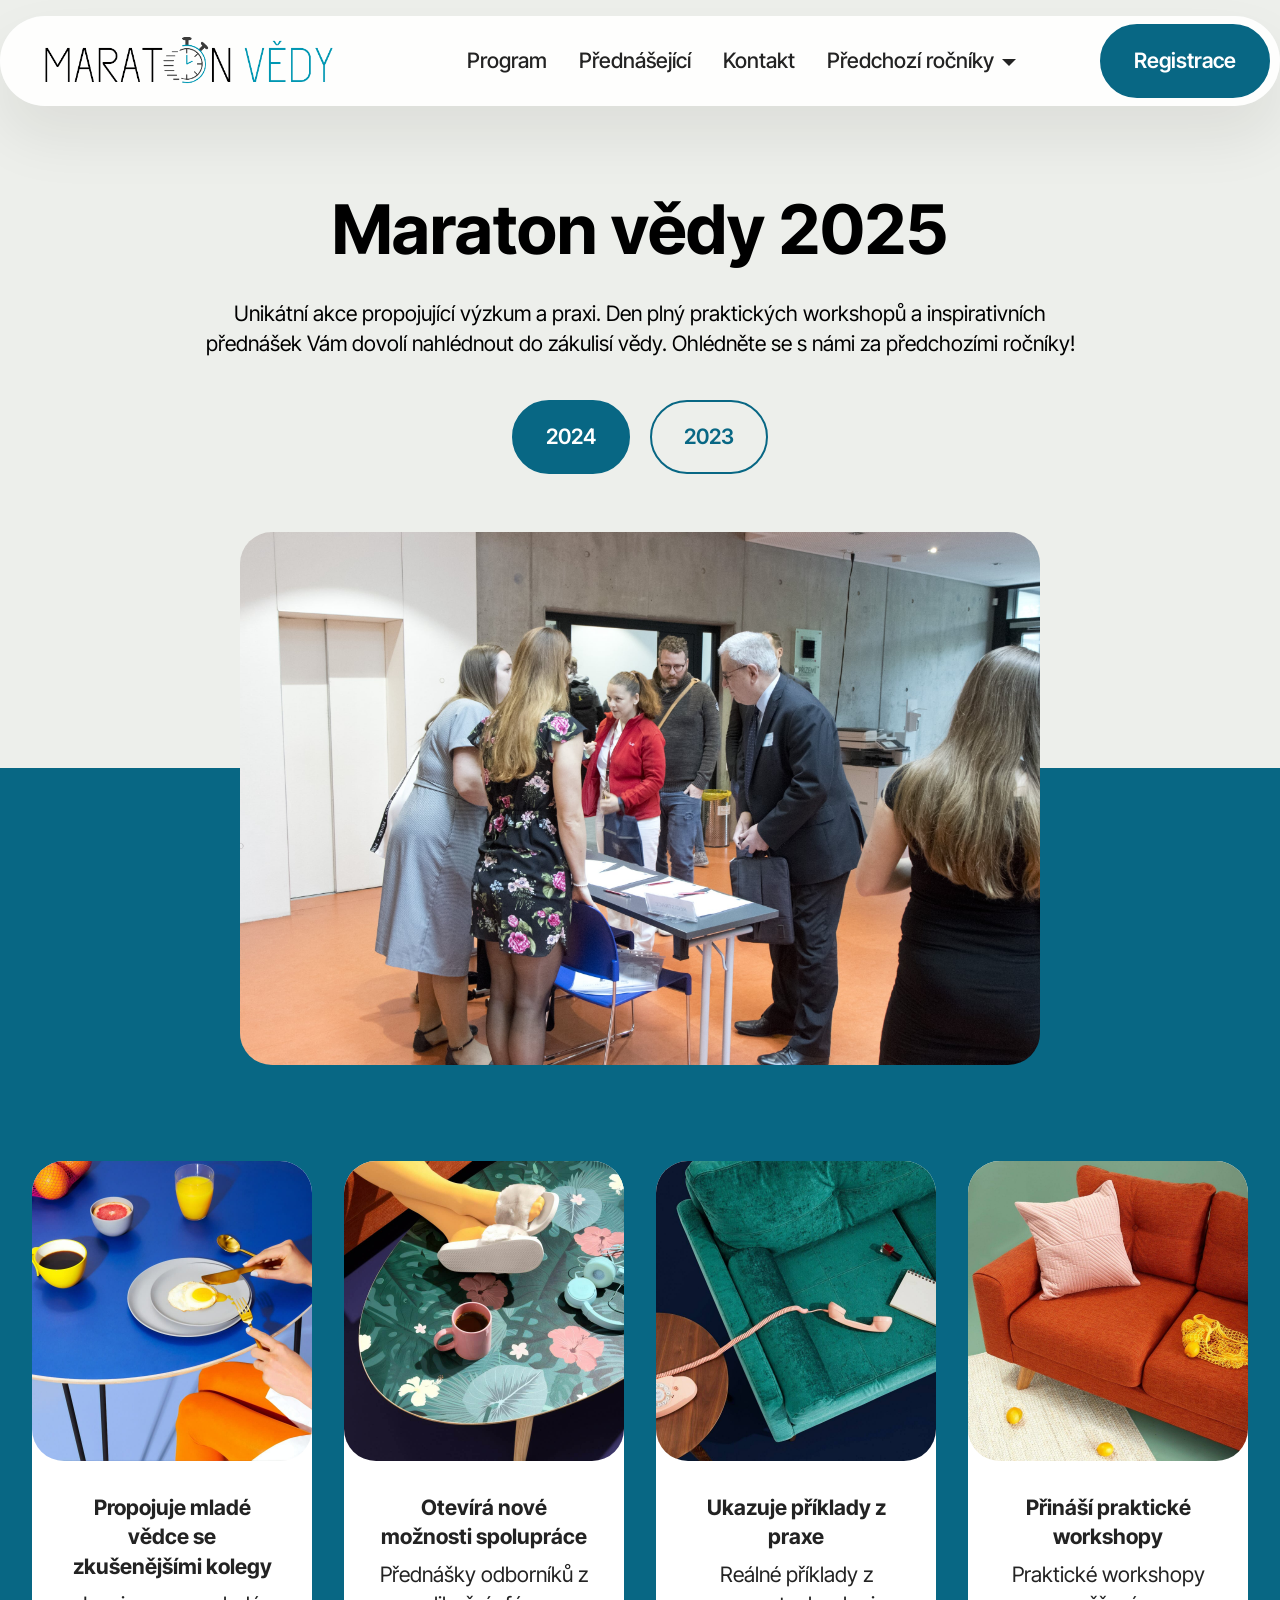
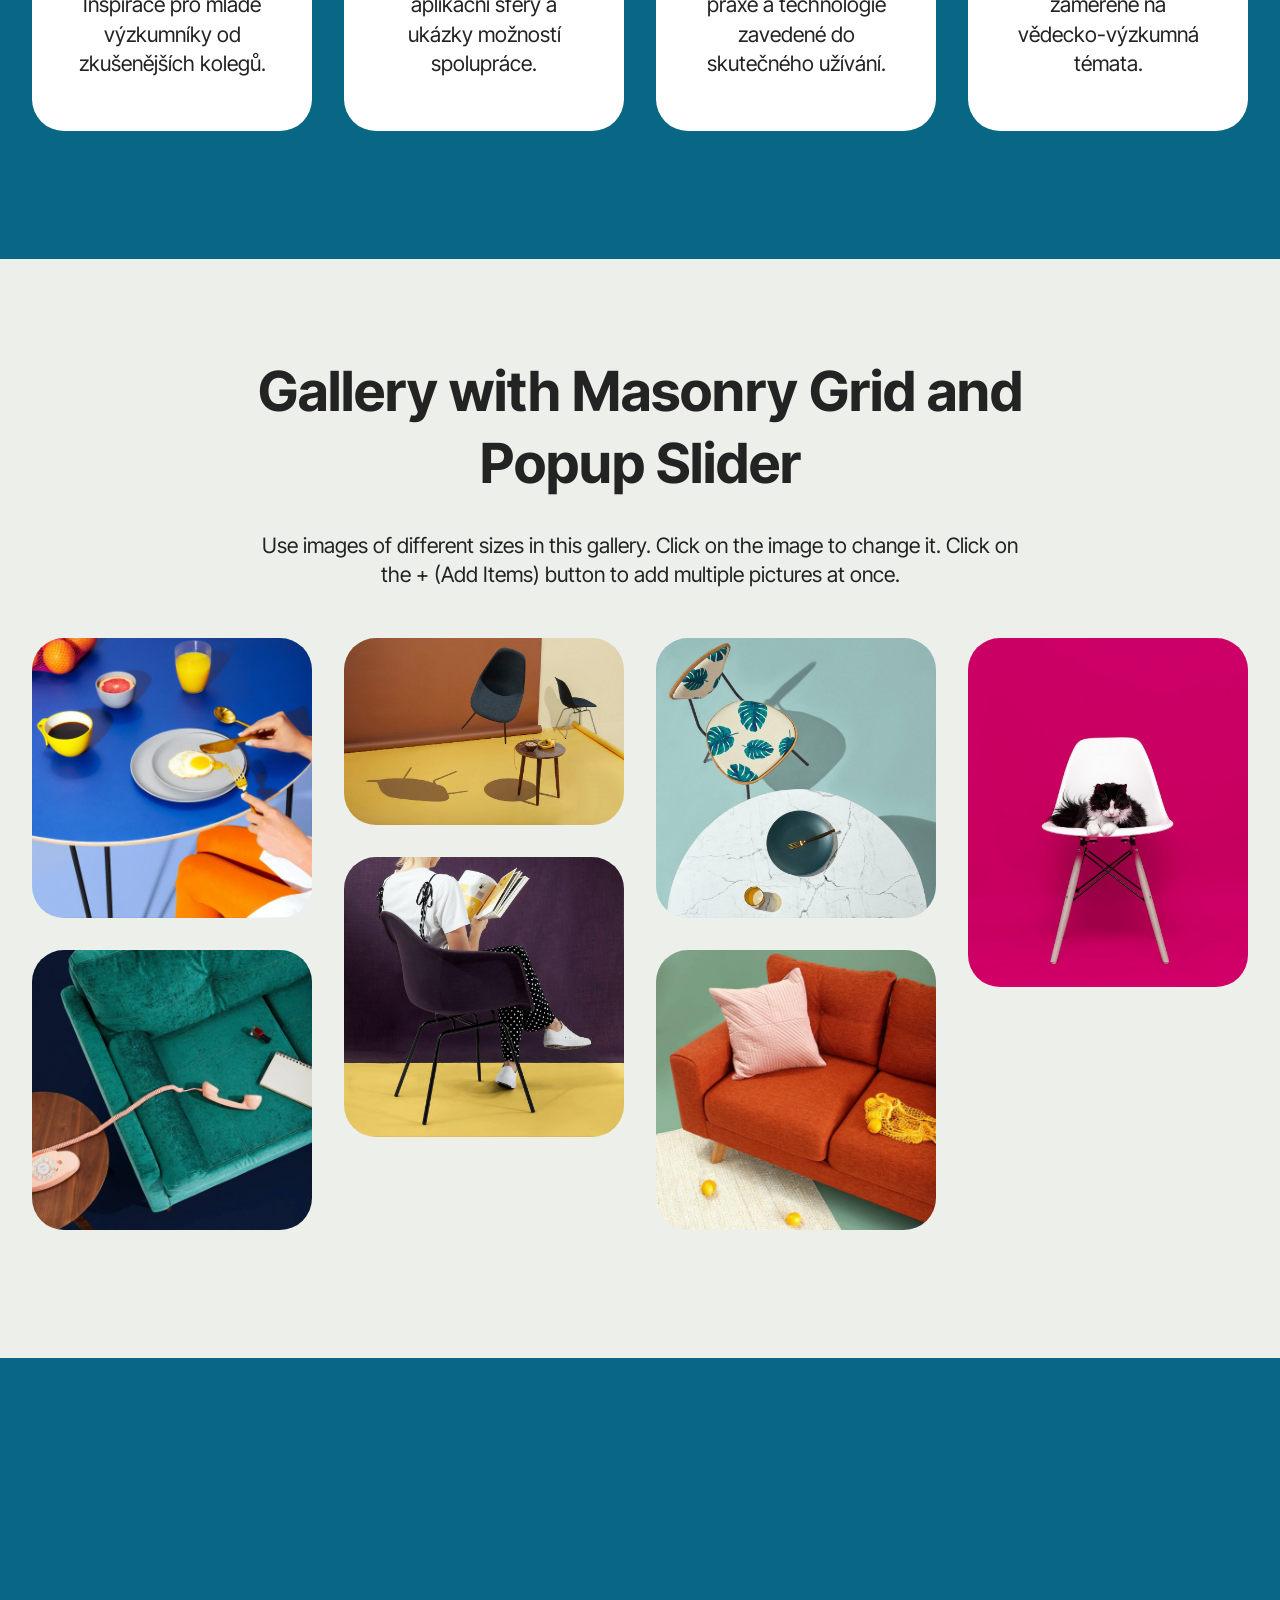
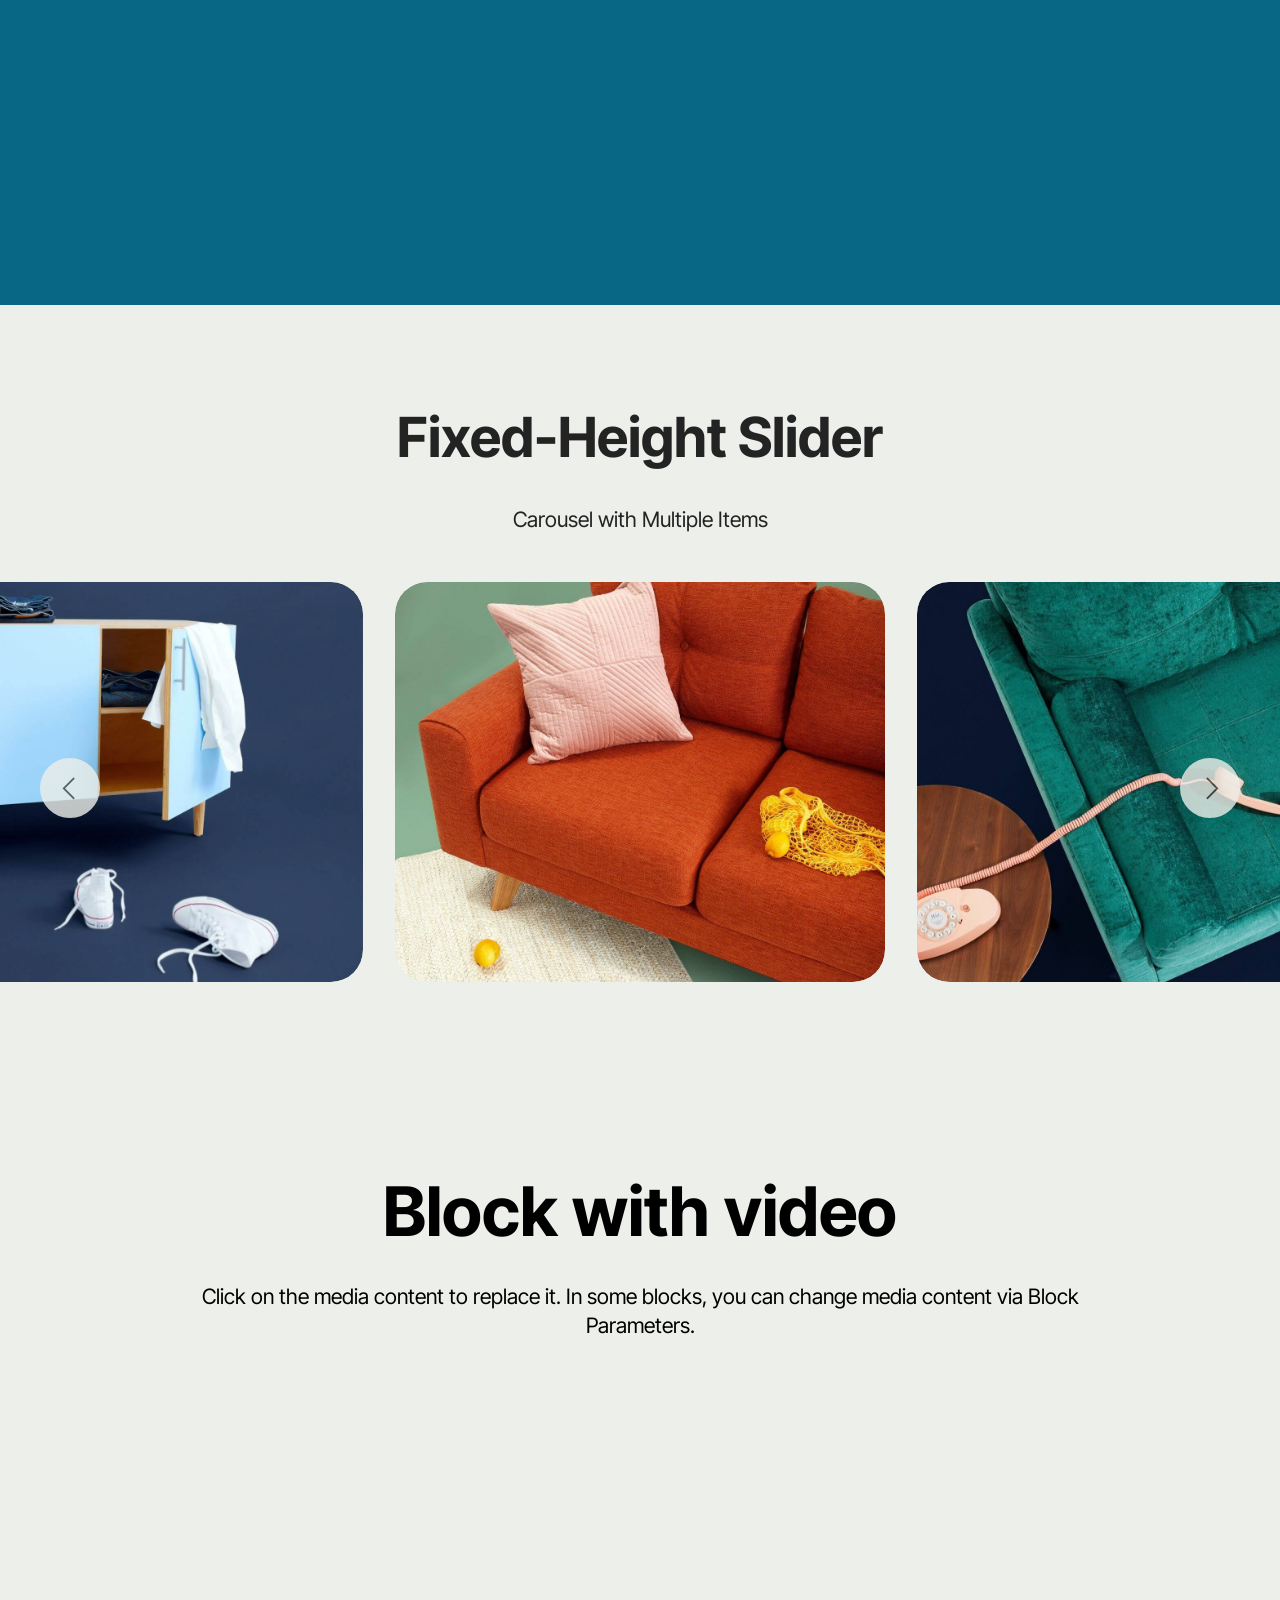
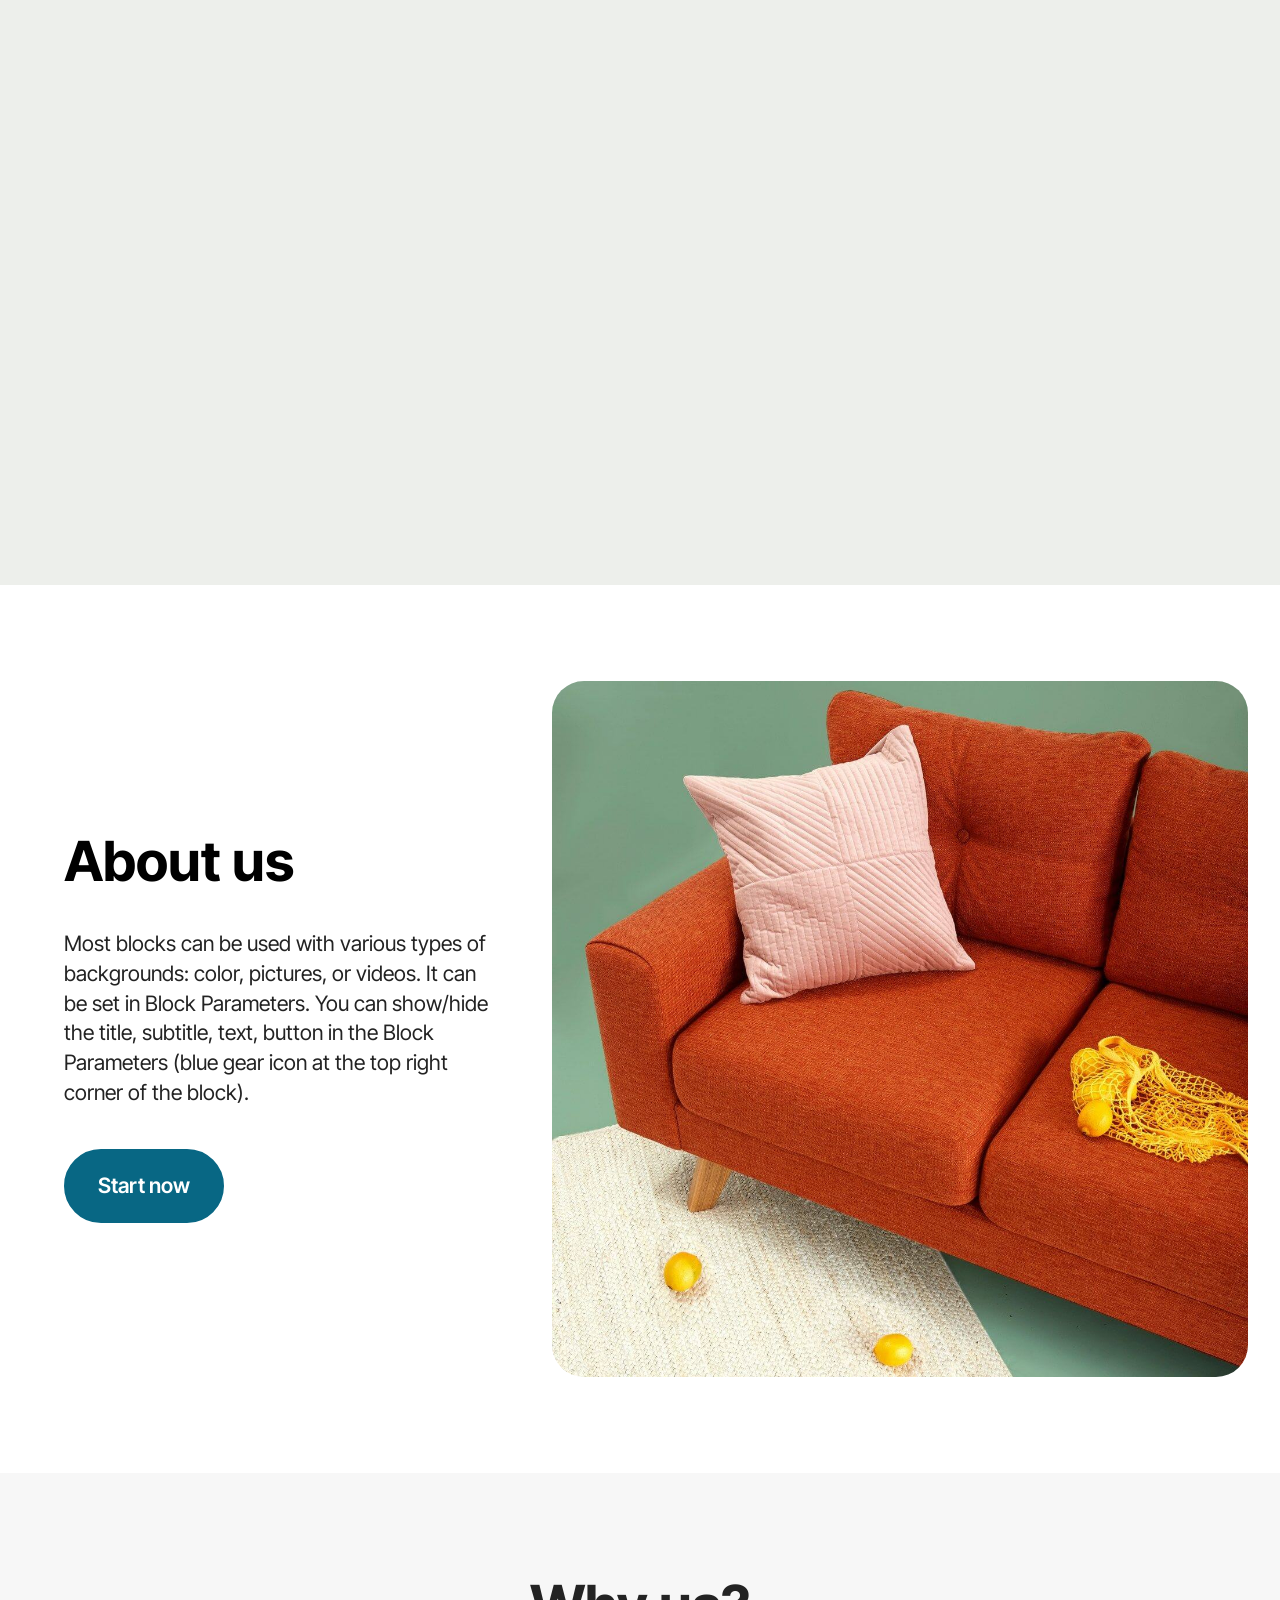
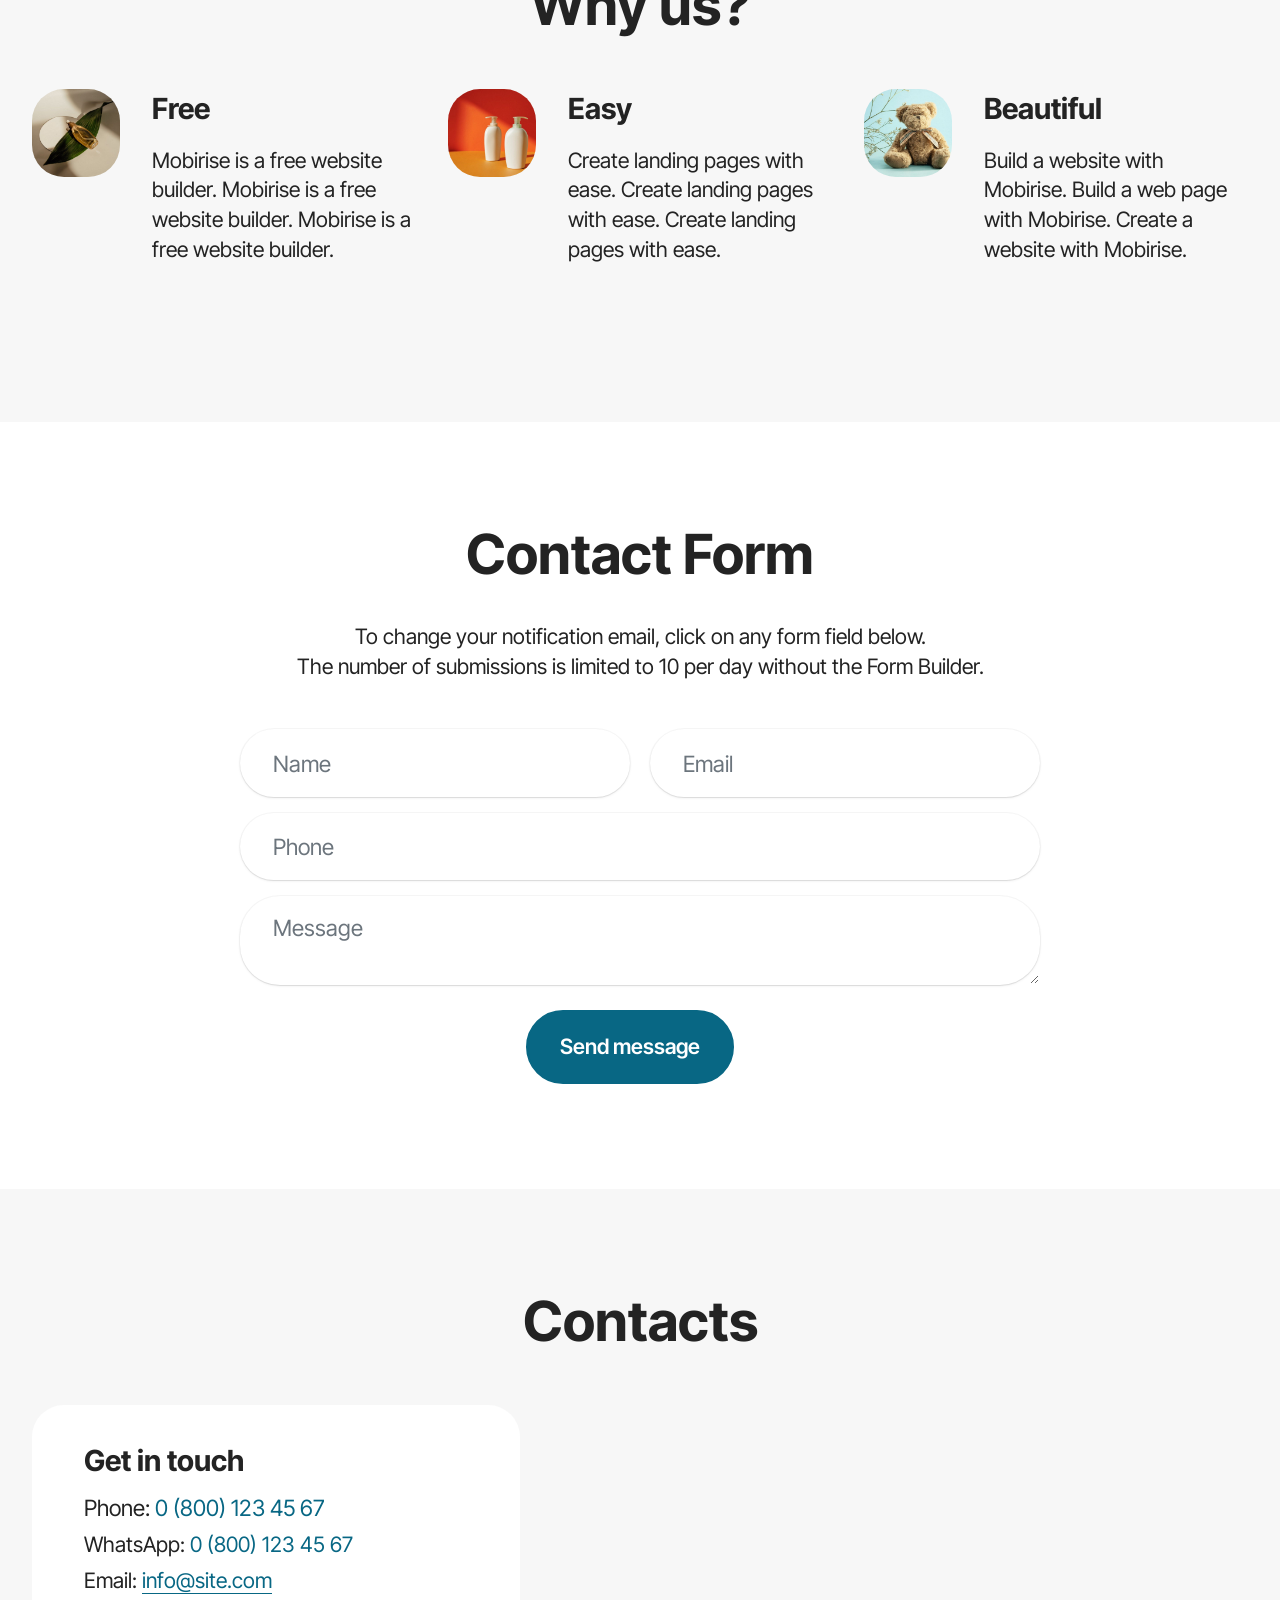
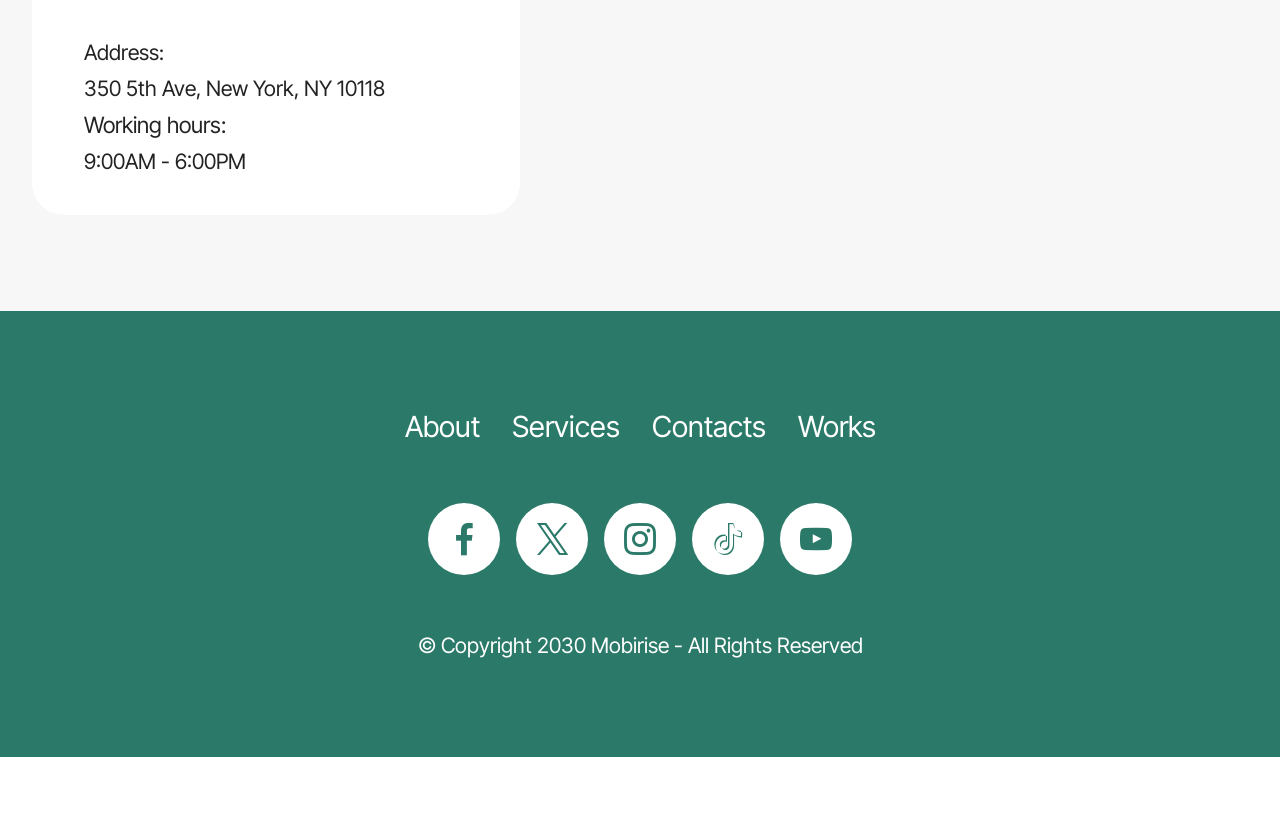
==== index.html @ 71bdd8fa "create github pages" ====
<!DOCTYPE html>
<html  >
<head>
  <!-- Site made with Mobirise Website Builder v6.0.1, https://mobirise.com -->
  <meta charset="UTF-8">
  <meta http-equiv="X-UA-Compatible" content="IE=edge">
  <meta name="generator" content="Mobirise v6.0.1, mobirise.com">
  <meta name="viewport" content="width=device-width, initial-scale=1, minimum-scale=1">
  <link rel="shortcut icon" href="assets/images/bl-jednoduch-logo-interirovho-designu.png-500x82.png" type="image/x-icon">
  <meta name="description" content="">
  
  
  <title>Home</title>
  <link rel="stylesheet" href="assets/web/assets/mobirise-icons2/mobirise2.css">
  <link rel="stylesheet" href="assets/bootstrap/css/bootstrap.min.css">
  <link rel="stylesheet" href="assets/bootstrap/css/bootstrap-grid.min.css">
  <link rel="stylesheet" href="assets/bootstrap/css/bootstrap-reboot.min.css">
  <link rel="stylesheet" href="assets/animatecss/animate.css">
  <link rel="stylesheet" href="assets/dropdown/css/style.css">
  <link rel="stylesheet" href="assets/socicon/css/styles.css">
  <link rel="stylesheet" href="assets/theme/css/style.css">
  <link rel="stylesheet" href="assets/gallery/style.css">
  <link rel="preload" href="https://fonts.googleapis.com/css?family=Inter+Tight:100,200,300,400,500,600,700,800,900,100i,200i,300i,400i,500i,600i,700i,800i,900i&display=swap" as="style" onload="this.onload=null;this.rel='stylesheet'">
  <noscript><link rel="stylesheet" href="https://fonts.googleapis.com/css?family=Inter+Tight:100,200,300,400,500,600,700,800,900,100i,200i,300i,400i,500i,600i,700i,800i,900i&display=swap"></noscript>
  <link rel="preload" as="style" href="assets/mobirise/css/mbr-additional.css?v=yk7P61"><link rel="stylesheet" href="assets/mobirise/css/mbr-additional.css?v=yk7P61" type="text/css">

  
  
  
</head>
<body>
  
  <section data-bs-version="5.1" class="menu menu2 cid-tJS6tZXiPa" once="menu" id="menu02-0">
	

	<nav class="navbar navbar-dropdown navbar-fixed-top navbar-expand-lg">
		<div class="container">
			<div class="navbar-brand">
				<span class="navbar-logo">
					<a href="https://mobirise.com">
						<img src="assets/images/bl-jednoduch-logo-interirovho-designu.png-500x82.png" alt="Mobirise Website Builder" style="height: 3rem;">
					</a>
				</span>
				<span class="navbar-caption-wrap"><a class="navbar-caption text-black text-primary display-4" href="index.html#header05-1"></a></span>
			</div>
			<button class="navbar-toggler" type="button" data-toggle="collapse" data-bs-toggle="collapse" data-target="#navbarSupportedContent" data-bs-target="#navbarSupportedContent" aria-controls="navbarNavAltMarkup" aria-expanded="false" aria-label="Toggle navigation">
				<div class="hamburger">
					<span></span>
					<span></span>
					<span></span>
					<span></span>
				</div>
			</button>
			<div class="collapse navbar-collapse" id="navbarSupportedContent">
				<ul class="navbar-nav nav-dropdown" data-app-modern-menu="true"><li class="nav-item">
						<a class="nav-link link text-black text-primary display-4" href="index.html#header01-7">Program</a>
					</li>
					<li class="nav-item">
						<a class="nav-link link text-black text-primary display-4" href="index.html#features04-w" aria-expanded="false">Přednášející</a>
					</li>
					<li class="nav-item">
						<a class="nav-link link text-black text-primary display-4" href="index.html#contacts02-9">Kontakt</a>
					</li><li class="nav-item dropdown"><a class="nav-link link text-black text-primary dropdown-toggle show display-4" href="index.html#contacts02-9" data-toggle="dropdown-submenu" data-bs-toggle="dropdown" data-bs-auto-close="outside" aria-expanded="true">Předchozí ročníky</a><div class="dropdown-menu show" data-bs-popper="none" aria-labelledby="dropdown-479"><a class="text-black text-primary dropdown-item display-4" href="index.html#contacts02-9">2024</a><a class="text-black text-primary dropdown-item display-4" href="index.html#contacts02-9">2023</a></div></li></ul>
				
				<div class="navbar-buttons mbr-section-btn"><a class="btn btn-primary display-4" href="index.html#form02-6">Registrace</a></div>
			</div>
		</div>
	</nav>
</section>

<section data-bs-version="5.1" class="header5 cid-tJS6uM4N87" id="header05-1">
	

	
	
	<div class="topbg"></div>
	<div class="align-center container">
		<div class="row justify-content-center">
			<div class="col-md-12 col-lg-9">
				<h1 class="mbr-section-title mbr-fonts-style mb-4 display-1"><strong>Maraton vědy 2025</strong></h1>
				<p class="mbr-text mbr-fonts-style mb-4 display-7">Unikátní akce propojující výzkum a praxi. Den plný praktických workshopů a inspirativních přednášek Vám dovolí nahlédnout do zákulisí vědy. Ohlédněte se s námi za předchozími ročníky!</p>
				<div class="mbr-section-btn mt-3"><a class="btn btn-primary display-7" href="index.html#form02-6">2024</a> <a class="btn btn-primary-outline display-7" href="index.html#gallery02-v">2023</a></div>
			</div>
		</div>
		<div class="row mt-5 justify-content-center">
			<div class="col-12 col-lg-8">
				<img src="assets/images/img-1730.jpg-2576x1717.jpg" alt="Mobirise Website Builder" title="">
			</div>
		</div>
	</div>
</section>

<section data-bs-version="5.1" class="features4 cid-tMlEXTHLbS" id="features04-w">
	
	
	<div class="container">
		<div class="row justify-content-center">
			<div class="col-12 content-head">
				
			</div>
		</div>
		<div class="row">
			<div class="item features-image col-12 col-md-6 col-lg-3">
				<div class="item-wrapper">
					<div class="item-img">
						<img src="assets/images/gallery03.jpg" alt="Mobirise Website Builder">
					</div>
					<div class="item-content">
						<h5 class="item-title mbr-fonts-style display-4">
							<strong>Propojuje mladé vědce se zkušenějšími kolegy</strong></h5>
						
						<p class="mbr-text mbr-fonts-style display-7">
							Inspirace pro mladé výzkumníky od zkušenějších kolegů.</p>
						
					</div>

				</div>
			</div>
			<div class="item features-image col-12 col-md-6 col-lg-3">
				<div class="item-wrapper">
					<div class="item-img">
						<img src="assets/images/gallery05.jpg" alt="Mobirise Website Builder">
					</div>
					<div class="item-content">
						<h5 class="item-title mbr-fonts-style display-4">
							<strong>Otevírá nové možnosti spolupráce</strong></h5>
						
						<p class="mbr-text mbr-fonts-style display-7">
							Přednášky odborníků z aplikační sféry a ukázky možností spolupráce.</p>
						
					</div>
				</div>
			</div>
			<div class="item features-image col-12 col-md-6 col-lg-3">
				<div class="item-wrapper">
					<div class="item-img">
						<img src="assets/images/gallery02.jpg" alt="Mobirise Website Builder">
					</div>
					<div class="item-content">
						<h5 class="item-title mbr-fonts-style display-4">
							<strong>Ukazuje příklady z praxe</strong></h5>
						
						<p class="mbr-text mbr-fonts-style display-7">
							Reálné příklady z praxe a technologie zavedené do skutečného užívání.<br>
						</p>
						
					</div>
				</div>
			</div><div class="item features-image col-12 col-md-6 col-lg-3">
				<div class="item-wrapper">
					<div class="item-img">
						<img src="assets/images/gallery01.jpg" alt="Mobirise Website Builder" data-slide-to="3" data-bs-slide-to="4">
					</div>
					<div class="item-content">
						<h5 class="item-title mbr-fonts-style display-4">
							<strong>Přináší praktické workshopy</strong></h5>
						
						<p class="mbr-text mbr-fonts-style display-7">
							Praktické workshopy zaměřené na vědecko-výzkumná témata.<br>
						</p>
						
					</div>
				</div>
			</div>
		</div>
	</div>
</section>

<section data-bs-version="5.1" class="gallery1 mbr-gallery cid-tMlDYtQ5fF" id="gallery02-v">
    

    
    

    <div class="container-fluid">
        <div class="row justify-content-center">
            <div class="col-12 content-head">
                <div class="mbr-section-head mb-5">
                    <h3 class="mbr-section-title mbr-fonts-style align-center m-0 display-2"><strong>Gallery with Masonry Grid and Popup Slider</strong></h3>
                    <h4 class="mbr-section-subtitle mbr-fonts-style align-center mb-0 mt-4 display-7">Use images of different sizes in this gallery. Click on the image to change it. Click on the + (Add Items) button to add multiple pictures at once.</h4>
                </div>
            </div>
        </div>
        <div class="row mbr-gallery mbr-masonry" data-masonry="{&quot;percentPosition&quot;: true }">
            <div class="col-12 col-md-6 col-lg-3 item gallery-image">
                <div class="item-wrapper" data-toggle="modal" data-bs-toggle="modal" data-target="#uH5Y1Bdgx7-modal" data-bs-target="#uH5Y1Bdgx7-modal">
                    <img class="w-100" src="assets/images/gallery03.jpg" alt="Mobirise Website Builder" data-slide-to="0" data-bs-slide-to="0" data-target="#lb-uH5Y1Bdgx7" data-bs-target="#lb-uH5Y1Bdgx7">
                    <div class="icon-wrapper">
                        <span class="mobi-mbri mobi-mbri-search mbr-iconfont mbr-iconfont-btn"></span>
                    </div>
                </div>
                
            </div>
            <div class="col-12 col-md-6 col-lg-3 item gallery-image">
                <div class="item-wrapper" data-toggle="modal" data-bs-toggle="modal" data-target="#uH5Y1Bdgx7-modal" data-bs-target="#uH5Y1Bdgx7-modal">
                    <img class="w-100" src="assets/images/gallery13.jpg" alt="Mobirise Website Builder" data-slide-to="1" data-bs-slide-to="1" data-target="#lb-uH5Y1Bdgx7" data-bs-target="#lb-uH5Y1Bdgx7">
                    <div class="icon-wrapper">
                        <span class="mobi-mbri mobi-mbri-search mbr-iconfont mbr-iconfont-btn"></span>
                    </div>
                </div>
                
            </div>
            <div class="col-12 col-md-6 col-lg-3 item gallery-image">
                <div class="item-wrapper" data-toggle="modal" data-bs-toggle="modal" data-target="#uH5Y1Bdgx7-modal" data-bs-target="#uH5Y1Bdgx7-modal">
                    <img class="w-100" src="assets/images/gallery10.jpg" alt="Mobirise Website Builder" data-slide-to="2" data-bs-slide-to="2" data-target="#lb-uH5Y1Bdgx7" data-bs-target="#lb-uH5Y1Bdgx7">
                    <div class="icon-wrapper">
                        <span class="mobi-mbri mobi-mbri-search mbr-iconfont mbr-iconfont-btn"></span>
                    </div>
                </div>
                
            </div>
            <div class="col-12 col-md-6 col-lg-3 item gallery-image">
                <div class="item-wrapper" data-toggle="modal" data-bs-toggle="modal" data-target="#uH5Y1Bdgx7-modal" data-bs-target="#uH5Y1Bdgx7-modal">
                    <img class="w-100" src="assets/images/gallery08.jpg" alt="Mobirise Website Builder" data-slide-to="3" data-bs-slide-to="3" data-target="#lb-uH5Y1Bdgx7" data-bs-target="#lb-uH5Y1Bdgx7">
                    <div class="icon-wrapper">
                        <span class="mobi-mbri mobi-mbri-search mbr-iconfont mbr-iconfont-btn"></span>
                    </div>
                </div>
                
            </div>
            <div class="col-12 col-md-6 col-lg-3 item gallery-image">
                <div class="item-wrapper" data-toggle="modal" data-bs-toggle="modal" data-target="#uH5Y1Bdgx7-modal" data-bs-target="#uH5Y1Bdgx7-modal">
                    <img class="w-100" src="assets/images/gallery06.jpg" alt="Mobirise Website Builder" data-slide-to="4" data-bs-slide-to="4" data-target="#lb-uH5Y1Bdgx7" data-bs-target="#lb-uH5Y1Bdgx7">
                    <div class="icon-wrapper">
                        <span class="mobi-mbri mobi-mbri-search mbr-iconfont mbr-iconfont-btn"></span>
                    </div>
                </div>
                
            </div>
            <div class="col-12 col-md-6 col-lg-3 item gallery-image">
                <div class="item-wrapper" data-toggle="modal" data-bs-toggle="modal" data-target="#uH5Y1Bdgx7-modal" data-bs-target="#uH5Y1Bdgx7-modal">
                    <img class="w-100" src="assets/images/gallery02.jpg" alt="Mobirise Website Builder" data-slide-to="5" data-bs-slide-to="5" data-target="#lb-uH5Y1Bdgx7" data-bs-target="#lb-uH5Y1Bdgx7">
                    <div class="icon-wrapper">
                        <span class="mobi-mbri mobi-mbri-search mbr-iconfont mbr-iconfont-btn"></span>
                    </div>
                </div>
                
            </div>
            <div class="col-12 col-md-6 col-lg-3 item gallery-image">
                <div class="item-wrapper" data-toggle="modal" data-bs-toggle="modal" data-target="#uH5Y1Bdgx7-modal" data-bs-target="#uH5Y1Bdgx7-modal">
                    <img class="w-100" src="assets/images/gallery01.jpg" alt="Mobirise Website Builder" data-slide-to="6" data-bs-slide-to="6" data-target="#lb-uH5Y1Bdgx7" data-bs-target="#lb-uH5Y1Bdgx7">
                    <div class="icon-wrapper">
                        <span class="mobi-mbri mobi-mbri-search mbr-iconfont mbr-iconfont-btn"></span>
                    </div>
                </div>
                
            </div>
        </div>

        <div class="modal mbr-slider" tabindex="-1" role="dialog" aria-hidden="true" id="uH5Y1Bdgx7-modal">
            <div class="modal-dialog" role="document">
                <div class="modal-content">
                    <div class="modal-body">
                        <div class="carousel slide" id="lb-uH5Y1Bdgx7" data-interval="5000" data-bs-interval="5000">
                            <div class="carousel-inner">
                                <div class="carousel-item active">
                                    <img class="d-block w-100" src="assets/images/gallery03.jpg" alt="Mobirise Website Builder">
                                </div>
                                <div class="carousel-item">
                                    <img class="d-block w-100" src="assets/images/gallery13.jpg" alt="Mobirise Website Builder">
                                </div>
                                <div class="carousel-item">
                                    <img class="d-block w-100" src="assets/images/gallery10.jpg" alt="Mobirise Website Builder">
                                </div>
                                <div class="carousel-item">
                                    <img class="d-block w-100" src="assets/images/gallery08.jpg" alt="Mobirise Website Builder">
                                </div>
                                <div class="carousel-item">
                                    <img class="d-block w-100" src="assets/images/gallery06.jpg" alt="Mobirise Website Builder">
                                </div>
                                <div class="carousel-item">
                                    <img class="d-block w-100" src="assets/images/gallery02.jpg" alt="Mobirise Website Builder">
                                </div>
                                <div class="carousel-item">
                                    <img class="d-block w-100" src="assets/images/gallery01.jpg" alt="Mobirise Website Builder">
                                </div>
                            </div>
                            <ol class="carousel-indicators">
                                <li data-slide-to="0" data-bs-slide-to="0" class="active" data-target="#lb-uH5Y1Bdgx7" data-bs-target="#lb-uH5Y1Bdgx7"></li>
                                <li data-slide-to="1" data-bs-slide-to="1" data-target="#lb-uH5Y1Bdgx7" data-bs-target="#lb-uH5Y1Bdgx7"></li>
                                <li data-slide-to="2" data-bs-slide-to="2" data-target="#lb-uH5Y1Bdgx7" data-bs-target="#lb-uH5Y1Bdgx7"></li>
                                <li data-slide-to="3" data-bs-slide-to="3" data-target="#lb-uH5Y1Bdgx7" data-bs-target="#lb-uH5Y1Bdgx7"></li>
                                <li data-slide-to="4" data-bs-slide-to="4" data-target="#lb-uH5Y1Bdgx7" data-bs-target="#lb-uH5Y1Bdgx7"></li>
                                <li data-slide-to="5" data-bs-slide-to="5" data-target="#lb-uH5Y1Bdgx7" data-bs-target="#lb-uH5Y1Bdgx7"></li>
                                <li data-slide-to="6" data-bs-slide-to="6" data-target="#lb-uH5Y1Bdgx7" data-bs-target="#lb-uH5Y1Bdgx7"></li>
                            </ol>
                            <a role="button" href="" class="close" data-dismiss="modal" data-bs-dismiss="modal" aria-label="Close">
                            </a>
                            <a class="carousel-control-prev carousel-control" role="button" data-slide="prev" data-bs-slide="prev" href="#lb-uH5Y1Bdgx7">
                                <span class="mobi-mbri mobi-mbri-arrow-prev" aria-hidden="true"></span>
                                <span class="sr-only visually-hidden">Previous</span>
                            </a>
                            <a class="carousel-control-next carousel-control" role="button" data-slide="next" data-bs-slide="next" href="#lb-uH5Y1Bdgx7">
                                <span class="mobi-mbri mobi-mbri-arrow-next" aria-hidden="true"></span>
                                <span class="sr-only visually-hidden">Next</span>
                            </a>
                        </div>
                    </div>
                </div>
            </div>
        </div>
    </div>
</section>

<section data-bs-version="5.1" class="header09 cid-tLAX5BnXkJ" id="header09-q">
	
	
	<div class="container">
		<div class="row">
			<div class="content-wrap col-12 col-md-8">
				<h1 class="mbr-section-title mbr-fonts-style mbr-white mb-4 display-1"><strong>Unlock boundless possibilities</strong></h1>
				
				<p class="mbr-fonts-style mbr-text mbr-white mb-4 display-7">
					Mobirise Free Website Maker is perfect for non-techies and great for pro-coders for fast prototyping and small customers' projects.
				</p>
				<div class="mbr-section-btn"><a class="btn btn-white-outline display-7" href="https://mobiri.se">Learn more</a></div>
			</div>
		</div>
	</div>
</section>

<section data-bs-version="5.1" class="slider4 mbr-embla cid-uH5XTFUYSX" id="slider04-1i">
    
    
    <div class="container-fluid">
        <div class="row mb-5 justify-content-center">
            <div class="col-12 content-head">
                <h3 class="mbr-section-title mbr-fonts-style align-center mb-0 display-2">
                    <strong>Fixed-Height Slider</strong>
                </h3>
                <h5 class="mbr-section-subtitle mbr-fonts-style align-center mb-0 mt-4 display-7">
                    Carousel with Multiple Items
                </h5>
            </div>
        </div>
        <div class="row">
            <div class="col-12">
                <div class="embla position-relative" data-skip-snaps="true" data-align="center" data-contain-scroll="trimSnaps" data-loop="true" data-auto-play-interval="5" data-draggable="true">
                    <div class="embla__viewport">
                        <div class="embla__container">
                            <div class="embla__slide slider-image item" style="margin-left: 1rem; margin-right: 1rem;">
                                <div class="slide-content">
                                    <div class="item-img">
                                        <div class="item-wrapper">
                                            <img src="assets/images/gallery01.jpg" alt="Mobirise Website Builder" title="">
                                        </div>
                                    </div>
                                </div>
                            </div>
                            <div class="embla__slide slider-image item" style="margin-left: 1rem; margin-right: 1rem;">
                                <div class="slide-content">
                                    <div class="item-img">
                                        <div class="item-wrapper">
                                            <img src="assets/images/gallery02.jpg" alt="Mobirise Website Builder" title="">
                                        </div>
                                    </div>
                                </div>
                            </div>
                            <div class="embla__slide slider-image item" style="margin-left: 1rem; margin-right: 1rem;">
                                <div class="slide-content">
                                    <div class="item-img">
                                        <div class="item-wrapper">
                                            <img src="assets/images/gallery03.jpg" alt="Mobirise Website Builder" title="">
                                        </div>
                                    </div>
                                </div>
                            </div>
                            <div class="embla__slide slider-image item" style="margin-left: 1rem; margin-right: 1rem;">
                                <div class="slide-content">
                                    <div class="item-img">
                                        <div class="item-wrapper">
                                            <img src="assets/images/gallery04.jpg" alt="Mobirise Website Builder" title="">
                                        </div>
                                    </div>
                                </div>
                            </div>
                            <div class="embla__slide slider-image item" style="margin-left: 1rem; margin-right: 1rem;">
                                <div class="slide-content">
                                    <div class="item-img">
                                        <div class="item-wrapper">
                                            <img src="assets/images/gallery05.jpg" alt="Mobirise Website Builder" title="">
                                        </div>
                                    </div>
                                </div>
                            </div>
                            <div class="embla__slide slider-image item" style="margin-left: 1rem; margin-right: 1rem;">
                            <div class="slide-content">
                                <div class="item-img">
                                    <div class="item-wrapper">
                                        <img src="assets/images/gallery06.jpg" alt="Mobirise Website Builder" title="">
                                    </div>
                                </div>
                            </div>
                            </div>
                            <div class="embla__slide slider-image item" style="margin-left: 1rem; margin-right: 1rem;">
                            <div class="slide-content">
                                <div class="item-img">
                                    <div class="item-wrapper">
                                        <img src="assets/images/gallery07.jpg" alt="Mobirise Website Builder" title="">
                                    </div>
                                </div>
                            </div>
                            </div>
                        </div>
                    </div>
                    <button class="embla__button embla__button--prev">
                        <span class="mobi-mbri mobi-mbri-arrow-prev" aria-hidden="true"></span>
                        <span class="sr-only visually-hidden visually-hidden">Previous</span>
                    </button>
                    <button class="embla__button embla__button--next">
                        <span class="mobi-mbri mobi-mbri-arrow-next" aria-hidden="true"></span>
                        <span class="sr-only visually-hidden visually-hidden">Next</span>
                    </button>
                </div>
            </div>
        </div>
    </div>
</section>

<section data-bs-version="5.1" class="header7 cid-tLeaLmEeFr" id="header07-h">
  

  
  
  
  <div class="align-center container">
    <div class="row justify-content-center">
      <div class="col-md-12 col-lg-9 mb-5">
        <h1 class="mbr-section-title mbr-fonts-style display-1"><strong>Block with video</strong>
        </h1>
        <p class="mbr-text mbr-fonts-style mt-4 display-7">
          Click on the media content to replace it. In some blocks, you can change media content via Block Parameters.
        </p>
        
      </div>
    </div>

    <div class="row justify-content-center">
      <div class="mbr-figure col-12 col-md-12"><iframe class="mbr-embedded-video" src="https://www.youtube.com/embed/sGpPgQeEyOc?rel=0&amp;amp;mute=1&amp;showinfo=0&amp;autoplay=1&amp;loop=1&amp;playlist=sGpPgQeEyOc" width="1280" height="720" frameborder="0" allowfullscreen></iframe></div>
    </div>
  </div>
</section>

<section data-bs-version="5.1" class="header1 cid-tJS9vXDdRK" id="header01-7">
	

	
	

	<div class="container">
		<div class="row justify-content-center">
			<div class="col-12 col-md-12 col-lg-7 image-wrapper">
				<img class="w-100" src="assets/images/gallery01.jpg" alt="Mobirise Website Builder">
			</div>
			<div class="col-12 col-lg col-md-12">
				<div class="text-wrapper align-left">
					<h1 class="mbr-section-title mbr-fonts-style mb-4 display-2"><strong>About us</strong></h1>
					<p class="mbr-text mbr-fonts-style mb-4 display-7">
						Most blocks can be used with various types of backgrounds: color, pictures, or videos. It can be set in Block Parameters.&nbsp;You can show/hide the title, subtitle, text, button in the Block Parameters (blue gear icon at the top right corner of the block).&nbsp;</p>
					<div class="mbr-section-btn mt-3"><a class="btn btn-primary display-7" href="https://mobiri.se">Start now</a></div>
				</div>
			</div>
		</div>
	</div>
</section>

<section data-bs-version="5.1" class="features15 cid-tLek7gQhG7" id="features015-m">
	

	
	
	<div class="container">
		<div class="mbr-section-head mb-5">
			<h4 class="mbr-section-title mbr-fonts-style align-center mb-0 display-2">
			  <strong>Why us?</strong></h4>
			
		  </div>
		<div class="row justify-content-center">
			<div class="item features-without-image col-12 col-lg-4">
				<div class="item-wrapper">
					<div class="img-wrapper">
						<img src="assets/images/shop1.jpg" alt="Mobirise Website Builder">
					</div>
					<div class="card-box">
						<h4 class="card-title mbr-fonts-style mb-3 display-5">
							<strong>Free</strong></h4>
						<h5 class="card-text mbr-fonts-style display-7">
							Mobirise is a free website builder. Mobirise is a free website builder. Mobirise is a free website builder.</h5>
					</div>
				</div>
			</div>
			<div class="item features-without-image col-12 col-lg-4">
				<div class="item-wrapper">
					<div class="img-wrapper">
						<img src="assets/images/shop2.jpg" alt="Mobirise Website Builder">
					</div>
					<div class="card-box">
						<h4 class="card-title mbr-fonts-style mb-3 display-5">
							<strong>Easy</strong></h4>
						<h5 class="card-text mbr-fonts-style display-7">
							Create landing pages with ease. Create landing pages with ease. Create landing pages with ease.<br><br></h5>
					</div>
				</div>
			</div>
			<div class="item features-without-image col-12 col-lg-4">
				<div class="item-wrapper">
					<div class="img-wrapper">
						<img src="assets/images/shop3.jpg" alt="Mobirise Website Builder">
					</div>
					<div class="card-box">
						<h4 class="card-title mbr-fonts-style mb-3 display-5">
							<strong>Beautiful</strong></h4>
						<h5 class="card-text mbr-fonts-style display-7">
							Build a website with Mobirise. Build a web page with Mobirise. Create a website with Mobirise.</h5>
					</div>
				</div>
			</div>
		</div>
	</div>
</section>

<section data-bs-version="5.1" class="form5 cid-tJS9pBcTSa" id="form02-6">
    
    
    <div class="container">
        <div class="mbr-section-head mb-5">
            <h3 class="mbr-section-title mbr-fonts-style align-center mb-0 display-2">
                <strong>Contact Form</strong></h3>
            <h4 class="mbr-section-subtitle mbr-fonts-style align-center mb-0 mt-4 display-7">To change your notification email, click on any form field below.
<div>The number of submissions is limited to 10 per day without the Form Builder.</div></h4>
        </div>
        <div class="row justify-content-center mt-4">
            <div class="col-lg-8 mx-auto mbr-form" data-form-type="formoid">
                <form action="https://mobirise.eu/" method="POST" class="mbr-form form-with-styler" data-form-title="Form Name"><input type="hidden" name="email" data-form-email="true" value="reDgs+ylz1zO4U35ChrFvregW5pIEUHMUbV8z1zjbuIxHQl8w5kVluqv090bM/uvzxgGFH7s5badKiD31v10w1KXFesuuTjdt3k4hP/cwMKWCIqCE/bDsYGpwavenQI4">
                    <div class="row">
                        <div hidden="hidden" data-form-alert="" class="alert alert-success col-12">Thanks for filling out the form!</div>
                        <div hidden="hidden" data-form-alert-danger="" class="alert alert-danger col-12">
                            Oops...! some problem!
                        </div>
                    </div>
                    <div class="dragArea row">
                        <div class="col-md col-sm-12 form-group mb-3" data-for="name">
                            <input type="text" name="name" placeholder="Name" data-form-field="name" class="form-control" value="" id="name-form02-6">
                        </div>
                        <div class="col-md col-sm-12 form-group mb-3" data-for="email">
                            <input type="email" name="email" placeholder="Email" data-form-field="email" class="form-control" value="" id="email-form02-6">
                        </div>
                        <div class="col-12 form-group mb-3" data-for="phone">
                            <input type="tel" name="phone" placeholder="Phone" data-form-field="phone" class="form-control" value="" id="phone-form02-6">
                        </div>
                        <div class="col-12 form-group mb-3" data-for="textarea">
                            <textarea name="textarea" placeholder="Message" data-form-field="textarea" class="form-control" id="textarea-form02-6"></textarea>
                        </div>
                        <div class="col-lg-12 col-md-12 col-sm-12 align-center mbr-section-btn">
                            <button type="submit" class="btn btn-primary display-7">Send message</button>
                        </div>
                    </div>
                </form>
            </div>
        </div>
    </div>
</section>

<section data-bs-version="5.1" class="contacts2 map1 cid-tLdYHD757A" id="contacts02-9">

    

    
    <div class="container">
        <div class="mbr-section-head mb-5">
            <h3 class="mbr-section-title mbr-fonts-style align-center mb-0 display-2">
                <strong>Contacts</strong>
            </h3>
            
        </div>
        <div class="row justify-content-center mt-4">
            <div class="card col-12 col-md-5">
                <div class="card-wrapper">
                    <div class="text-wrapper">
                        <h5 class="cardTitle mbr-fonts-style mb-2 display-5">
                        <strong>Get in touch</strong></h5>
                    <ul class="list mbr-fonts-style display-7">
                        <li class="mbr-text item-wrap"><span style="font-size: 1.4rem;">Phone: </span><a href="tel:+12345678910" class="text-primary" style="font-size: 1.4rem;">0 (800) 123 45 67</a><br></li>
                        <li class="mbr-text item-wrap">WhatsApp: <a href="https://wa.me/12345678910" class="text-primary">0 (800) 123 45 67</a></li>
                        <li class="mbr-text item-wrap">Email: <a href="mailto:info@site.com" class="text-primary">info@site.com</a></li><li class="mbr-text item-wrap"><br></li>
                        <li class="mbr-text item-wrap">Address: </li><li class="mbr-text item-wrap">350 5th Ave, New York, NY 10118</li><li class="mbr-text item-wrap"><span style="font-size: 1.4rem;">Working hours:</span><br></li><li class="mbr-text item-wrap">9:00AM - 6:00PM</li>
                    </ul>
                    </div>
                </div>
            </div>
            <div class="map-wrapper col-12 col-md-7">
                <div class="google-map"><iframe frameborder="0" style="border:0" src="https://www.google.com/maps/embed?pb=!1m14!1m8!1m3!1d6045.3003145248895!2d-73.9884657!3d40.7477229!3m2!1i1024!2i768!4f13.1!3m3!1m2!1s0x89c259a9ac1f1b85%3A0x7e33d1c0e7af3be4!2zMzUwIDV0aCBBdmUsIE5ldyBZb3JrLCBOWSAxMDExOCwg0KHQqNCQ!5e0!3m2!1sru!2sru!4v1689597362021!5m2!1sen!2sen" allowfullscreen=""></iframe></div>
            </div>
        </div>
    </div>
</section>

<section data-bs-version="5.1" class="footer1 programm5 cid-tJS9NNcTLZ" once="footers" id="footer03-8">

        

    

    <div class="container">
        <div class="row">

            <div class="row-links mb-4">
                <ul class="header-menu">
                  
                  
                  
                  
                <li class="header-menu-item mbr-fonts-style display-5"><a href="index.html#header01-7" class="text-danger">About</a></li><li class="header-menu-item mbr-fonts-style display-5"><a href="index.html#features04-w" class="text-danger text-primary">Services</a></li><li class="header-menu-item mbr-fonts-style display-5"><a href="index.html#contacts02-9" class="text-danger">Contacts</a></li><li class="header-menu-item mbr-fonts-style display-5"><a href="index.html#gallery02-v" class="text-danger text-primary">Works</a></li></ul>
              </div>

            <div class="col-12">
                <div class="social-row">
                    <div class="soc-item">
                        <a href="https://mobiri.se/" target="_blank">
                            <span class="mbr-iconfont socicon socicon-facebook display-7"></span>
                        </a>
                    </div>
                    <div class="soc-item">
                        <a href="https://mobiri.se/" target="_blank">
                            <span class="mbr-iconfont socicon-twitter socicon"></span>
                        </a>
                    </div>
                    <div class="soc-item">
                        <a href="https://mobiri.se/" target="_blank">
                            <span class="mbr-iconfont socicon-instagram socicon"></span>
                        </a>
                    </div>
                    <div class="soc-item">
                        <a href="https://mobiri.se/" target="_blank">
                            <span class="mbr-iconfont socicon-tiktok socicon"></span>
                        </a>
                    </div>
                    <div class="soc-item">
                        <a href="https://mobiri.se/" target="_blank">
                            <span class="mbr-iconfont socicon-youtube socicon"></span>
                        </a>
                    </div>
                </div>
            </div>
            <div class="col-12 mt-5">
                <p class="mbr-fonts-style copyright display-7">
                    © Copyright 2030 Mobirise - All Rights Reserved
                </p>
            </div>
        </div>
    </div>
</section><section class="display-7" style="padding: 0;align-items: center;justify-content: center;flex-wrap: wrap;    align-content: center;display: flex;position: relative;height: 4rem;"><a href="https://mobiri.se/1731202" style="flex: 1 1;height: 4rem;position: absolute;width: 100%;z-index: 1;"><img alt="" style="height: 4rem;" src="[data-uri]"></a><p style="margin: 0;text-align: center;" class="display-7">&#8204;</p><a style="z-index:1" href="https://mobirise.com/html-builder.html">HTML Creator</a></section><script src="assets/bootstrap/js/bootstrap.bundle.min.js"></script>  <script src="assets/smoothscroll/smooth-scroll.js"></script>  <script src="assets/ytplayer/index.js"></script>  <script src="assets/dropdown/js/navbar-dropdown.js"></script>  <script src="assets/masonry/masonry.pkgd.min.js"></script>  <script src="assets/imagesloaded/imagesloaded.pkgd.min.js"></script>  <script src="assets/embla/embla.min.js"></script>  <script src="assets/embla/script.js"></script>  <script src="assets/theme/js/script.js"></script>  <script src="assets/gallery/player.min.js"></script>  <script src="assets/gallery/script.js"></script>  <script src="assets/formoid/formoid.min.js"></script>  
  
  
  <input name="animation" type="hidden">
  </body>
</html>
---- assets/web/assets/mobirise-icons2/mobirise2.css ----
@font-face {
  font-family: 'Moririse2';
  font-display: swap;
  src:  url('mobirise2.eot?f2bix4');
  src:  url('mobirise2.eot?f2bix4#iefix') format('embedded-opentype'),
    url('mobirise2.ttf?f2bix4') format('truetype'),
    url('mobirise2.woff?f2bix4') format('woff'),
    url('mobirise2.svg?f2bix4#mobirise2') format('svg');
  font-weight: normal;
  font-style: normal;
}

[class^="mobi-"], [class*=" mobi-"] {
  /* use !important to prevent issues with browser extensions that change fonts */
  font-family: 'Moririse2' !important;
  speak: none;
  font-style: normal;
  font-weight: normal;
  font-variant: normal;
  text-transform: none;
  line-height: 1;

  /* Better Font Rendering =========== */
  -webkit-font-smoothing: antialiased;
  -moz-osx-font-smoothing: grayscale;
}

.mobi-mbri-add-submenu:before {
  content: "\e900";
}
.mobi-mbri-alert:before {
  content: "\e901";
}
.mobi-mbri-align-center:before {
  content: "\e902";
}
.mobi-mbri-align-justify:before {
  content: "\e903";
}
.mobi-mbri-align-left:before {
  content: "\e904";
}
.mobi-mbri-align-right:before {
  content: "\e905";
}
.mobi-mbri-android:before {
  content: "\e906";
}
.mobi-mbri-apple:before {
  content: "\e907";
}
.mobi-mbri-arrow-down:before {
  content: "\e908";
}
.mobi-mbri-arrow-next:before {
  content: "\e909";
}
.mobi-mbri-arrow-prev:before {
  content: "\e90a";
}
.mobi-mbri-arrow-up:before {
  content: "\e90b";
}
.mobi-mbri-bold:before {
  content: "\e90c";
}
.mobi-mbri-bookmark:before {
  content: "\e90d";
}
.mobi-mbri-bootstrap:before {
  content: "\e90e";
}
.mobi-mbri-briefcase:before {
  content: "\e90f";
}
.mobi-mbri-browse:before {
  content: "\e910";
}
.mobi-mbri-bulleted-list:before {
  content: "\e911";
}
.mobi-mbri-calendar:before {
  content: "\e912";
}
.mobi-mbri-camera:before {
  content: "\e913";
}
.mobi-mbri-cart-add:before {
  content: "\e914";
}
.mobi-mbri-cart-full:before {
  content: "\e915";
}
.mobi-mbri-cash:before {
  content: "\e916";
}
.mobi-mbri-change-style:before {
  content: "\e917";
}
.mobi-mbri-chat:before {
  content: "\e918";
}
.mobi-mbri-clock:before {
  content: "\e919";
}
.mobi-mbri-close:before {
  content: "\e91a";
}
.mobi-mbri-cloud:before {
  content: "\e91b";
}
.mobi-mbri-code:before {
  content: "\e91c";
}
.mobi-mbri-contact-form:before {
  content: "\e91d";
}
.mobi-mbri-credit-card:before {
  content: "\e91e";
}
.mobi-mbri-cursor-click:before {
  content: "\e91f";
}
.mobi-mbri-cust-feedback:before {
  content: "\e920";
}
.mobi-mbri-database:before {
  content: "\e921";
}
.mobi-mbri-delivery:before {
  content: "\e922";
}
.mobi-mbri-desktop:before {
  content: "\e923";
}
.mobi-mbri-devices:before {
  content: "\e924";
}
.mobi-mbri-down:before {
  content: "\e925";
}
.mobi-mbri-download-2:before {
  content: "\e926";
}
.mobi-mbri-download:before {
  content: "\e927";
}
.mobi-mbri-drag-n-drop-2:before {
  content: "\e928";
}
.mobi-mbri-drag-n-drop:before {
  content: "\e929";
}
.mobi-mbri-edit-2:before {
  content: "\e92a";
}
.mobi-mbri-edit:before {
  content: "\e92b";
}
.mobi-mbri-error:before {
  content: "\e92c";
}
.mobi-mbri-extension:before {
  content: "\e92d";
}
.mobi-mbri-features:before {
  content: "\e92e";
}
.mobi-mbri-file:before {
  content: "\e92f";
}
.mobi-mbri-flag:before {
  content: "\e930";
}
.mobi-mbri-folder:before {
  content: "\e931";
}
.mobi-mbri-gift:before {
  content: "\e932";
}
.mobi-mbri-github:before {
  content: "\e933";
}
.mobi-mbri-globe-2:before {
  content: "\e934";
}
.mobi-mbri-globe:before {
  content: "\e935";
}
.mobi-mbri-growing-chart:before {
  content: "\e936";
}
.mobi-mbri-hearth:before {
  content: "\e937";
}
.mobi-mbri-help:before {
  content: "\e938";
}
.mobi-mbri-home:before {
  content: "\e939";
}
.mobi-mbri-hot-cup:before {
  content: "\e93a";
}
.mobi-mbri-idea:before {
  content: "\e93b";
}
.mobi-mbri-image-gallery:before {
  content: "\e93c";
}
.mobi-mbri-image-slider:before {
  content: "\e93d";
}
.mobi-mbri-info:before {
  content: "\e93e";
}
.mobi-mbri-italic:before {
  content: "\e93f";
}
.mobi-mbri-key:before {
  content: "\e940";
}
.mobi-mbri-laptop:before {
  content: "\e941";
}
.mobi-mbri-layers:before {
  content: "\e942";
}
.mobi-mbri-left-right:before {
  content: "\e943";
}
.mobi-mbri-left:before {
  content: "\e944";
}
.mobi-mbri-letter:before {
  content: "\e945";
}
.mobi-mbri-like:before {
  content: "\e946";
}
.mobi-mbri-link:before {
  content: "\e947";
}
.mobi-mbri-lock:before {
  content: "\e948";
}
.mobi-mbri-login:before {
  content: "\e949";
}
.mobi-mbri-logout:before {
  content: "\e94a";
}
.mobi-mbri-magic-stick:before {
  content: "\e94b";
}
.mobi-mbri-map-pin:before {
  content: "\e94c";
}
.mobi-mbri-menu:before {
  content: "\e94d";
}
.mobi-mbri-mobile-2:before {
  content: "\e94e";
}
.mobi-mbri-mobile-horizontal:before {
  content: "\e94f";
}
.mobi-mbri-mobile:before {
  content: "\e950";
}
.mobi-mbri-mobirise:before {
  content: "\e951";
}
.mobi-mbri-more-horizontal:before {
  content: "\e952";
}
.mobi-mbri-more-vertical:before {
  content: "\e953";
}
.mobi-mbri-music:before {
  content: "\e954";
}
.mobi-mbri-new-file:before {
  content: "\e955";
}
.mobi-mbri-numbered-list:before {
  content: "\e956";
}
.mobi-mbri-opened-folder:before {
  content: "\e957";
}
.mobi-mbri-pages:before {
  content: "\e958";
}
.mobi-mbri-paper-plane:before {
  content: "\e959";
}
.mobi-mbri-paperclip:before {
  content: "\e95a";
}
.mobi-mbri-phone:before {
  content: "\e95b";
}
.mobi-mbri-photo:before {
  content: "\e95c";
}
.mobi-mbri-photos:before {
  content: "\e95d";
}
.mobi-mbri-pin:before {
  content: "\e95e";
}
.mobi-mbri-play:before {
  content: "\e95f";
}
.mobi-mbri-plus:before {
  content: "\e960";
}
.mobi-mbri-preview:before {
  content: "\e961";
}
.mobi-mbri-print:before {
  content: "\e962";
}
.mobi-mbri-protect:before {
  content: "\e963";
}
.mobi-mbri-question:before {
  content: "\e964";
}
.mobi-mbri-quote-left:before {
  content: "\e965";
}
.mobi-mbri-quote-right:before {
  content: "\e966";
}
.mobi-mbri-redo:before {
  content: "\e967";
}
.mobi-mbri-refresh:before {
  content: "\e968";
}
.mobi-mbri-responsive-2:before {
  content: "\e969";
}
.mobi-mbri-responsive:before {
  content: "\e96a";
}
.mobi-mbri-right:before {
  content: "\e96b";
}
.mobi-mbri-rocket:before {
  content: "\e96c";
}
.mobi-mbri-sad-face:before {
  content: "\e96d";
}
.mobi-mbri-sale:before {
  content: "\e96e";
}
.mobi-mbri-save:before {
  content: "\e96f";
}
.mobi-mbri-search:before {
  content: "\e970";
}
.mobi-mbri-setting-2:before {
  content: "\e971";
}
.mobi-mbri-setting-3:before {
  content: "\e972";
}
.mobi-mbri-setting:before {
  content: "\e973";
}
.mobi-mbri-share:before {
  content: "\e974";
}
.mobi-mbri-shopping-bag:before {
  content: "\e975";
}
.mobi-mbri-shopping-basket:before {
  content: "\e976";
}
.mobi-mbri-shopping-cart:before {
  content: "\e977";
}
.mobi-mbri-sites:before {
  content: "\e978";
}
.mobi-mbri-smile-face:before {
  content: "\e979";
}
.mobi-mbri-speed:before {
  content: "\e97a";
}
.mobi-mbri-star:before {
  content: "\e97b";
}
.mobi-mbri-success:before {
  content: "\e97c";
}
.mobi-mbri-sun:before {
  content: "\e97d";
}
.mobi-mbri-sun2:before {
  content: "\e97e";
}
.mobi-mbri-tablet-vertical:before {
  content: "\e97f";
}
.mobi-mbri-tablet:before {
  content: "\e980";
}
.mobi-mbri-target:before {
  content: "\e981";
}
.mobi-mbri-timer:before {
  content: "\e982";
}
.mobi-mbri-to-ftp:before {
  content: "\e983";
}
.mobi-mbri-to-local-drive:before {
  content: "\e984";
}
.mobi-mbri-touch-swipe:before {
  content: "\e985";
}
.mobi-mbri-touch:before {
  content: "\e986";
}
.mobi-mbri-trash:before {
  content: "\e987";
}
.mobi-mbri-underline:before {
  content: "\e988";
}
.mobi-mbri-undo:before {
  content: "\e989";
}
.mobi-mbri-unlink:before {
  content: "\e98a";
}
.mobi-mbri-unlock:before {
  content: "\e98b";
}
.mobi-mbri-up-down:before {
  content: "\e98c";
}
.mobi-mbri-up:before {
  content: "\e98d";
}
.mobi-mbri-update:before {
  content: "\e98e";
}
.mobi-mbri-upload-2:before {
  content: "\e98f";
}
.mobi-mbri-upload:before {
  content: "\e990";
}
.mobi-mbri-user-2:before {
  content: "\e991";
}
.mobi-mbri-user:before {
  content: "\e992";
}
.mobi-mbri-users:before {
  content: "\e993";
}
.mobi-mbri-video-play:before {
  content: "\e994";
}
.mobi-mbri-video:before {
  content: "\e995";
}
.mobi-mbri-watch:before {
  content: "\e996";
}
.mobi-mbri-website-theme-2:before {
  content: "\e997";
}
.mobi-mbri-website-theme:before {
  content: "\e998";
}
.mobi-mbri-wifi:before {
  content: "\e999";
}
.mobi-mbri-windows:before {
  content: "\e99a";
}
.mobi-mbri-zoom-in:before {
  content: "\e99b";
}
.mobi-mbri-zoom-out:before {
  content: "\e99c";
}
---- assets/dropdown/css/style.css ----
.navbar-dropdown {
  left: 0;
  padding: 0;
  position: absolute;
  right: 0;
  top: 0;
  transition: all 0.45s ease;
  z-index: 1030;
  background: #282828; }
  .navbar-dropdown .navbar-logo {
    margin-right: 0.8rem;
    transition: margin 0.3s ease-in-out;
    vertical-align: middle; }
    .navbar-dropdown .navbar-logo img {
      height: 3.125rem;
      transition: all 0.3s ease-in-out; }
    .navbar-dropdown .navbar-logo.mbr-iconfont {
      font-size: 3.125rem;
      line-height: 3.125rem; }
  .navbar-dropdown .navbar-caption {
    font-weight: 700;
    white-space: normal;
    vertical-align: -4px;
    line-height: 3.125rem !important; }
    .navbar-dropdown .navbar-caption, .navbar-dropdown .navbar-caption:hover {
      color: inherit;
      text-decoration: none; }
  .navbar-dropdown .mbr-iconfont + .navbar-caption {
    vertical-align: -1px; }
  .navbar-dropdown.navbar-fixed-top {
    position: fixed; }
  .navbar-dropdown .navbar-brand span {
    vertical-align: -4px; }
  .navbar-dropdown.bg-color.transparent {
    background: none; }
  .navbar-dropdown.navbar-short .navbar-brand {
    padding: 0.625rem 0; }
    .navbar-dropdown.navbar-short .navbar-brand span {
      vertical-align: -1px; }
  .navbar-dropdown.navbar-short .navbar-caption {
    line-height: 2.375rem !important;
    vertical-align: -2px; }
  .navbar-dropdown.navbar-short .navbar-logo {
    margin-right: 0.5rem; }
    .navbar-dropdown.navbar-short .navbar-logo img {
      height: 2.375rem; }
    .navbar-dropdown.navbar-short .navbar-logo.mbr-iconfont {
      font-size: 2.375rem;
      line-height: 2.375rem; }
  .navbar-dropdown.navbar-short .mbr-table-cell {
    height: 3.625rem; }
  .navbar-dropdown .navbar-close {
    left: 0.6875rem;
    position: fixed;
    top: 0.75rem;
    z-index: 1000; }
  .navbar-dropdown .hamburger-icon {
    content: "";
    display: inline-block;
    vertical-align: middle;
    width: 16px;
    -webkit-box-shadow: 0 -6px 0 1px #282828,0 0 0 1px #282828,0 6px 0 1px #282828;
    -moz-box-shadow: 0 -6px 0 1px #282828,0 0 0 1px #282828,0 6px 0 1px #282828;
    box-shadow: 0 -6px 0 1px #282828,0 0 0 1px #282828,0 6px 0 1px #282828; }

.dropdown-menu .dropdown-toggle[data-toggle="dropdown-submenu"]::after {
  border-bottom: 0.35em solid transparent;
  border-left: 0.35em solid;
  border-right: 0;
  border-top: 0.35em solid transparent;
  margin-left: 0.3rem; }

.dropdown-menu .dropdown-item:focus {
  outline: 0; }

.nav-dropdown {
  font-size: 0.75rem;
  font-weight: 500;
  height: auto !important; }
  .nav-dropdown .nav-btn {
    padding-left: 1rem; }
  .nav-dropdown .link {
    margin: .667em 1.667em;
    font-weight: 500;
    padding: 0;
    transition: color .2s ease-in-out; }
    .nav-dropdown .link.dropdown-toggle {
      margin-right: 2.583em; }
      .nav-dropdown .link.dropdown-toggle::after {
        margin-left: .25rem;
        border-top: 0.35em solid;
        border-right: 0.35em solid transparent;
        border-left: 0.35em solid transparent;
        border-bottom: 0; }
      .nav-dropdown .link.dropdown-toggle[aria-expanded="true"] {
        margin: 0;
        padding: 0.667em 3.263em  0.667em 1.667em; }
  .nav-dropdown .link::after,
  .nav-dropdown .dropdown-item::after {
    color: inherit; }
  .nav-dropdown .btn {
    font-size: 0.75rem;
    font-weight: 700;
    letter-spacing: 0;
    margin-bottom: 0;
    padding-left: 1.25rem;
    padding-right: 1.25rem; }
  .nav-dropdown .dropdown-menu {
    border-radius: 0;
    border: 0;
    left: 0;
    margin: 0;
    padding-bottom: 1.25rem;
    padding-top: 1.25rem;
    position: relative; }
  .nav-dropdown .dropdown-submenu {
    margin-left: 0.125rem;
    top: 0; }
  .nav-dropdown .dropdown-item {
    font-weight: 500;
    line-height: 2;
    padding: 0.3846em 4.615em 0.3846em 1.5385em;
    position: relative;
    transition: color .2s ease-in-out, background-color .2s ease-in-out; }
    .nav-dropdown .dropdown-item::after {
      margin-top: -0.3077em;
      position: absolute;
      right: 1.1538em;
      top: 50%; }
    .nav-dropdown .dropdown-item:focus, .nav-dropdown .dropdown-item:hover {
      background: none; }

@media (max-width: 767px) {
  .nav-dropdown.navbar-toggleable-sm {
    bottom: 0;
    display: none;
    left: 0;
    overflow-x: hidden;
    position: fixed;
    top: 0;
    transform: translateX(-100%);
    -ms-transform: translateX(-100%);
    -webkit-transform: translateX(-100%);
    width: 18.75rem;
    z-index: 999; } }
.nav-dropdown.navbar-toggleable-xl {
  bottom: 0;
  display: none;
  left: 0;
  overflow-x: hidden;
  position: fixed;
  top: 0;
  transform: translateX(-100%);
  -ms-transform: translateX(-100%);
  -webkit-transform: translateX(-100%);
  width: 18.75rem;
  z-index: 999; }

.nav-dropdown-sm {
  display: block !important;
  overflow-x: hidden;
  overflow: auto;
  padding-top: 3.875rem; }
  .nav-dropdown-sm::after {
    content: "";
    display: block;
    height: 3rem;
    width: 100%; }
  .nav-dropdown-sm.collapse.in ~ .navbar-close {
    display: block !important; }
  .nav-dropdown-sm.collapsing, .nav-dropdown-sm.collapse.in {
    transform: translateX(0);
    -ms-transform: translateX(0);
    -webkit-transform: translateX(0);
    transition: all 0.25s ease-out;
    -webkit-transition: all 0.25s ease-out;
    background: #282828; }
  .nav-dropdown-sm.collapsing[aria-expanded="false"] {
    transform: translateX(-100%);
    -ms-transform: translateX(-100%);
    -webkit-transform: translateX(-100%); }
  .nav-dropdown-sm .nav-item {
    display: block;
    margin-left: 0 !important;
    padding-left: 0; }
  .nav-dropdown-sm .link,
  .nav-dropdown-sm .dropdown-item {
    border-top: 1px dotted rgba(255, 255, 255, 0.1);
    font-size: 0.8125rem;
    line-height: 1.6;
    margin: 0 !important;
    padding: 0.875rem 2.4rem 0.875rem 1.5625rem !important;
    position: relative;
    white-space: normal; }
    .nav-dropdown-sm .link:focus, .nav-dropdown-sm .link:hover,
    .nav-dropdown-sm .dropdown-item:focus,
    .nav-dropdown-sm .dropdown-item:hover {
      background: rgba(0, 0, 0, 0.2) !important;
      color: #c0a375; }
  .nav-dropdown-sm .nav-btn {
    position: relative;
    padding: 1.5625rem 1.5625rem 0 1.5625rem; }
    .nav-dropdown-sm .nav-btn::before {
      border-top: 1px dotted rgba(255, 255, 255, 0.1);
      content: "";
      left: 0;
      position: absolute;
      top: 0;
      width: 100%; }
    .nav-dropdown-sm .nav-btn + .nav-btn {
      padding-top: 0.625rem; }
      .nav-dropdown-sm .nav-btn + .nav-btn::before {
        display: none; }
  .nav-dropdown-sm .btn {
    padding: 0.625rem 0; }
  .nav-dropdown-sm .dropdown-toggle[data-toggle="dropdown-submenu"]::after {
    margin-left: .25rem;
    border-top: 0.35em solid;
    border-right: 0.35em solid transparent;
    border-left: 0.35em solid transparent;
    border-bottom: 0; }
  .nav-dropdown-sm .dropdown-toggle[data-toggle="dropdown-submenu"][aria-expanded="true"]::after {
    border-top: 0;
    border-right: 0.35em solid transparent;
    border-left: 0.35em solid transparent;
    border-bottom: 0.35em solid; }
  .nav-dropdown-sm .dropdown-menu {
    margin: 0;
    padding: 0;
    position: relative;
    top: 0;
    left: 0;
    width: 100%;
    border: 0;
    float: none;
    border-radius: 0;
    background: none; }
  .nav-dropdown-sm .dropdown-submenu {
    left: 100%;
    margin-left: 0.125rem;
    margin-top: -1.25rem;
    top: 0; }

.navbar-toggleable-sm .nav-dropdown .dropdown-menu {
  position: absolute; }

.navbar-toggleable-sm .nav-dropdown .dropdown-submenu {
  left: 100%;
  margin-left: 0.125rem;
  margin-top: -1.25rem;
  top: 0; }

.navbar-toggleable-sm.opened .nav-dropdown .dropdown-menu {
  position: relative; }

.navbar-toggleable-sm.opened .nav-dropdown .dropdown-submenu {
  left: 0;
  margin-left: 00rem;
  margin-top: 0rem;
  top: 0; }

.is-builder .nav-dropdown.collapsing {
  transition: none !important; }
---- assets/socicon/css/styles.css ----
@charset "UTF-8";

@font-face {
  font-family: 'Socicon';
  src:  url('../fonts/socicon.eot');
  src:  url('../fonts/socicon.eot?#iefix') format('embedded-opentype'),
    url('../fonts/socicon.woff2') format('woff2'),
    url('../fonts/socicon.ttf') format('truetype'),
    url('../fonts/socicon.woff') format('woff'),
    url('../fonts/socicon.svg#socicon') format('svg');
  font-weight: normal;
  font-style: normal;
  font-display: swap;
}

[data-icon]:before {
  font-family: "socicon" !important;
  content: attr(data-icon);
  font-style: normal !important;
  font-weight: normal !important;
  font-variant: normal !important;
  text-transform: none !important;
  speak: none;
  line-height: 1;
  -webkit-font-smoothing: antialiased;
  -moz-osx-font-smoothing: grayscale;
}

[class^="socicon-"], [class*=" socicon-"] {
  /* use !important to prevent issues with browser extensions that change fonts */
  font-family: 'Socicon' !important;
  speak: none;
  font-style: normal;
  font-weight: normal;
  font-variant: normal;
  text-transform: none;
  line-height: 1;

  /* Better Font Rendering =========== */
  -webkit-font-smoothing: antialiased;
  -moz-osx-font-smoothing: grayscale;
}

.socicon-500px:before {
  content: "\e000";
}
.socicon-8tracks:before {
  content: "\e001";
}
.socicon-airbnb:before {
  content: "\e002";
}
.socicon-alliance:before {
  content: "\e003";
}
.socicon-amazon:before {
  content: "\e004";
}
.socicon-amplement:before {
  content: "\e005";
}
.socicon-android:before {
  content: "\e006";
}
.socicon-angellist:before {
  content: "\e007";
}
.socicon-apple:before {
  content: "\e008";
}
.socicon-appnet:before {
  content: "\e009";
}
.socicon-baidu:before {
  content: "\e00a";
}
.socicon-bandcamp:before {
  content: "\e00b";
}
.socicon-battlenet:before {
  content: "\e00c";
}
.socicon-mixer:before {
  content: "\e00d";
}
.socicon-bebee:before {
  content: "\e00e";
}
.socicon-bebo:before {
  content: "\e00f";
}
.socicon-behance:before {
  content: "\e010";
}
.socicon-blizzard:before {
  content: "\e011";
}
.socicon-blogger:before {
  content: "\e012";
}
.socicon-buffer:before {
  content: "\e013";
}
.socicon-chrome:before {
  content: "\e014";
}
.socicon-coderwall:before {
  content: "\e015";
}
.socicon-curse:before {
  content: "\e016";
}
.socicon-dailymotion:before {
  content: "\e017";
}
.socicon-deezer:before {
  content: "\e018";
}
.socicon-delicious:before {
  content: "\e019";
}
.socicon-deviantart:before {
  content: "\e01a";
}
.socicon-diablo:before {
  content: "\e01b";
}
.socicon-digg:before {
  content: "\e01c";
}
.socicon-discord:before {
  content: "\e01d";
}
.socicon-disqus:before {
  content: "\e01e";
}
.socicon-douban:before {
  content: "\e01f";
}
.socicon-draugiem:before {
  content: "\e020";
}
.socicon-dribbble:before {
  content: "\e021";
}
.socicon-drupal:before {
  content: "\e022";
}
.socicon-ebay:before {
  content: "\e023";
}
.socicon-ello:before {
  content: "\e024";
}
.socicon-endomodo:before {
  content: "\e025";
}
.socicon-envato:before {
  content: "\e026";
}
.socicon-etsy:before {
  content: "\e027";
}
.socicon-facebook:before {
  content: "\e028";
}
.socicon-feedburner:before {
  content: "\e029";
}
.socicon-filmweb:before {
  content: "\e02a";
}
.socicon-firefox:before {
  content: "\e02b";
}
.socicon-flattr:before {
  content: "\e02c";
}
.socicon-flickr:before {
  content: "\e02d";
}
.socicon-formulr:before {
  content: "\e02e";
}
.socicon-forrst:before {
  content: "\e02f";
}
.socicon-foursquare:before {
  content: "\e030";
}
.socicon-friendfeed:before {
  content: "\e031";
}
.socicon-github:before {
  content: "\e032";
}
.socicon-goodreads:before {
  content: "\e033";
}
.socicon-google:before {
  content: "\e034";
}
.socicon-googlescholar:before {
  content: "\e035";
}
.socicon-googlegroups:before {
  content: "\e036";
}
.socicon-googlephotos:before {
  content: "\e037";
}
.socicon-googleplus:before {
  content: "\e038";
}
.socicon-grooveshark:before {
  content: "\e039";
}
.socicon-hackerrank:before {
  content: "\e03a";
}
.socicon-hearthstone:before {
  content: "\e03b";
}
.socicon-hellocoton:before {
  content: "\e03c";
}
.socicon-heroes:before {
  content: "\e03d";
}
.socicon-smashcast:before {
  content: "\e03e";
}
.socicon-horde:before {
  content: "\e03f";
}
.socicon-houzz:before {
  content: "\e040";
}
.socicon-icq:before {
  content: "\e041";
}
.socicon-identica:before {
  content: "\e042";
}
.socicon-imdb:before {
  content: "\e043";
}
.socicon-instagram:before {
  content: "\e044";
}
.socicon-issuu:before {
  content: "\e045";
}
.socicon-istock:before {
  content: "\e046";
}
.socicon-itunes:before {
  content: "\e047";
}
.socicon-keybase:before {
  content: "\e048";
}
.socicon-lanyrd:before {
  content: "\e049";
}
.socicon-lastfm:before {
  content: "\e04a";
}
.socicon-line:before {
  content: "\e04b";
}
.socicon-linkedin:before {
  content: "\e04c";
}
.socicon-livejournal:before {
  content: "\e04d";
}
.socicon-lyft:before {
  content: "\e04e";
}
.socicon-macos:before {
  content: "\e04f";
}
.socicon-mail:before {
  content: "\e050";
}
.socicon-medium:before {
  content: "\e051";
}
.socicon-meetup:before {
  content: "\e052";
}
.socicon-mixcloud:before {
  content: "\e053";
}
.socicon-modelmayhem:before {
  content: "\e054";
}
.socicon-mumble:before {
  content: "\e055";
}
.socicon-myspace:before {
  content: "\e056";
}
.socicon-newsvine:before {
  content: "\e057";
}
.socicon-nintendo:before {
  content: "\e058";
}
.socicon-npm:before {
  content: "\e059";
}
.socicon-odnoklassniki:before {
  content: "\e05a";
}
.socicon-openid:before {
  content: "\e05b";
}
.socicon-opera:before {
  content: "\e05c";
}
.socicon-outlook:before {
  content: "\e05d";
}
.socicon-overwatch:before {
  content: "\e05e";
}
.socicon-patreon:before {
  content: "\e05f";
}
.socicon-paypal:before {
  content: "\e060";
}
.socicon-periscope:before {
  content: "\e061";
}
.socicon-persona:before {
  content: "\e062";
}
.socicon-pinterest:before {
  content: "\e063";
}
.socicon-play:before {
  content: "\e064";
}
.socicon-player:before {
  content: "\e065";
}
.socicon-playstation:before {
  content: "\e066";
}
.socicon-pocket:before {
  content: "\e067";
}
.socicon-qq:before {
  content: "\e068";
}
.socicon-quora:before {
  content: "\e069";
}
.socicon-raidcall:before {
  content: "\e06a";
}
.socicon-ravelry:before {
  content: "\e06b";
}
.socicon-reddit:before {
  content: "\e06c";
}
.socicon-renren:before {
  content: "\e06d";
}
.socicon-researchgate:before {
  content: "\e06e";
}
.socicon-residentadvisor:before {
  content: "\e06f";
}
.socicon-reverbnation:before {
  content: "\e070";
}
.socicon-rss:before {
  content: "\e071";
}
.socicon-sharethis:before {
  content: "\e072";
}
.socicon-skype:before {
  content: "\e073";
}
.socicon-slideshare:before {
  content: "\e074";
}
.socicon-smugmug:before {
  content: "\e075";
}
.socicon-snapchat:before {
  content: "\e076";
}
.socicon-songkick:before {
  content: "\e077";
}
.socicon-soundcloud:before {
  content: "\e078";
}
.socicon-spotify:before {
  content: "\e079";
}
.socicon-stackexchange:before {
  content: "\e07a";
}
.socicon-stackoverflow:before {
  content: "\e07b";
}
.socicon-starcraft:before {
  content: "\e07c";
}
.socicon-stayfriends:before {
  content: "\e07d";
}
.socicon-steam:before {
  content: "\e07e";
}
.socicon-storehouse:before {
  content: "\e07f";
}
.socicon-strava:before {
  content: "\e080";
}
.socicon-streamjar:before {
  content: "\e081";
}
.socicon-stumbleupon:before {
  content: "\e082";
}
.socicon-swarm:before {
  content: "\e083";
}
.socicon-teamspeak:before {
  content: "\e084";
}
.socicon-teamviewer:before {
  content: "\e085";
}
.socicon-technorati:before {
  content: "\e086";
}
.socicon-telegram:before {
  content: "\e087";
}
.socicon-tripadvisor:before {
  content: "\e088";
}
.socicon-tripit:before {
  content: "\e089";
}
.socicon-triplej:before {
  content: "\e08a";
}
.socicon-tumblr:before {
  content: "\e08b";
}
.socicon-twitch:before {
  content: "\e08c";
}
.socicon-twitter:before {
  content: "\e08d";
}
.socicon-uber:before {
  content: "\e08e";
}
.socicon-ventrilo:before {
  content: "\e08f";
}
.socicon-viadeo:before {
  content: "\e090";
}
.socicon-viber:before {
  content: "\e091";
}
.socicon-viewbug:before {
  content: "\e092";
}
.socicon-vimeo:before {
  content: "\e093";
}
.socicon-vine:before {
  content: "\e094";
}
.socicon-vkontakte:before {
  content: "\e095";
}
.socicon-warcraft:before {
  content: "\e096";
}
.socicon-wechat:before {
  content: "\e097";
}
.socicon-weibo:before {
  content: "\e098";
}
.socicon-whatsapp:before {
  content: "\e099";
}
.socicon-wikipedia:before {
  content: "\e09a";
}
.socicon-windows:before {
  content: "\e09b";
}
.socicon-wordpress:before {
  content: "\e09c";
}
.socicon-wykop:before {
  content: "\e09d";
}
.socicon-xbox:before {
  content: "\e09e";
}
.socicon-xing:before {
  content: "\e09f";
}
.socicon-yahoo:before {
  content: "\e0a0";
}
.socicon-yammer:before {
  content: "\e0a1";
}
.socicon-yandex:before {
  content: "\e0a2";
}
.socicon-yelp:before {
  content: "\e0a3";
}
.socicon-younow:before {
  content: "\e0a4";
}
.socicon-youtube:before {
  content: "\e0a5";
}
.socicon-zapier:before {
  content: "\e0a6";
}
.socicon-zerply:before {
  content: "\e0a7";
}
.socicon-zomato:before {
  content: "\e0a8";
}
.socicon-zynga:before {
  content: "\e0a9";
}
.socicon-spreadshirt:before {
  content: "\e901";
}
.socicon-gamejolt:before {
  content: "\e902";
}
.socicon-trello:before {
  content: "\e903";
}
.socicon-tunein:before {
  content: "\e904";
}
.socicon-bloglovin:before {
  content: "\e905";
}
.socicon-gamewisp:before {
  content: "\e906";
}
.socicon-messenger:before {
  content: "\e907";
}
.socicon-pandora:before {
  content: "\e908";
}
.socicon-augment:before {
  content: "\e909";
}
.socicon-bitbucket:before {
  content: "\e90a";
}
.socicon-fyuse:before {
  content: "\e90b";
}
.socicon-yt-gaming:before {
  content: "\e90c";
}
.socicon-sketchfab:before {
  content: "\e90d";
}
.socicon-mobcrush:before {
  content: "\e90e";
}
.socicon-microsoft:before {
  content: "\e90f";
}
.socicon-realtor:before {
  content: "\e910";
}
.socicon-tidal:before {
  content: "\e911";
}
.socicon-qobuz:before {
  content: "\e912";
}
.socicon-natgeo:before {
  content: "\e913";
}
.socicon-mastodon:before {
  content: "\e914";
}
.socicon-unsplash:before {
  content: "\e915";
}
.socicon-homeadvisor:before {
  content: "\e916";
}
.socicon-angieslist:before {
  content: "\e917";
}
.socicon-codepen:before {
  content: "\e918";
}
.socicon-slack:before {
  content: "\e919";
}
.socicon-openaigym:before {
  content: "\e91a";
}
.socicon-logmein:before {
  content: "\e91b";
}
.socicon-fiverr:before {
  content: "\e91c";
}
.socicon-gotomeeting:before {
  content: "\e91d";
}
.socicon-aliexpress:before {
  content: "\e91e";
}
.socicon-guru:before {
  content: "\e91f";
}
.socicon-appstore:before {
  content: "\e920";
}
.socicon-homes:before {
  content: "\e921";
}
.socicon-zoom:before {
  content: "\e922";
}
.socicon-alibaba:before {
  content: "\e923";
}
.socicon-craigslist:before {
  content: "\e924";
}
.socicon-wix:before {
  content: "\e925";
}
.socicon-redfin:before {
  content: "\e926";
}
.socicon-googlecalendar:before {
  content: "\e927";
}
.socicon-shopify:before {
  content: "\e928";
}
.socicon-freelancer:before {
  content: "\e929";
}
.socicon-seedrs:before {
  content: "\e92a";
}
.socicon-bing:before {
  content: "\e92b";
}
.socicon-doodle:before {
  content: "\e92c";
}
.socicon-bonanza:before {
  content: "\e92d";
}
.socicon-squarespace:before {
  content: "\e92e";
}
.socicon-toptal:before {
  content: "\e92f";
}
.socicon-gust:before {
  content: "\e930";
}
.socicon-ask:before {
  content: "\e931";
}
.socicon-trulia:before {
  content: "\e932";
}
.socicon-loomly:before {
  content: "\e933";
}
.socicon-ghost:before {
  content: "\e934";
}
.socicon-upwork:before {
  content: "\e935";
}
.socicon-fundable:before {
  content: "\e936";
}
.socicon-booking:before {
  content: "\e937";
}
.socicon-googlemaps:before {
  content: "\e938";
}
.socicon-zillow:before {
  content: "\e939";
}
.socicon-niconico:before {
  content: "\e93a";
}
.socicon-toneden:before {
  content: "\e93b";
}
.socicon-crunchbase:before {
  content: "\e93c";
}
.socicon-homefy:before {
  content: "\e93d";
}
.socicon-calendly:before {
  content: "\e93e";
}
.socicon-livemaster:before {
  content: "\e93f";
}
.socicon-udemy:before {
  content: "\e940";
}
.socicon-codered:before {
  content: "\e941";
}
.socicon-origin:before {
  content: "\e942";
}
.socicon-nextdoor:before {
  content: "\e943";
}
.socicon-portfolio:before {
  content: "\e944";
}
.socicon-instructables:before {
  content: "\e945";
}
.socicon-gitlab:before {
  content: "\e946";
}
.socicon-hackernews:before {
  content: "\e947";
}
.socicon-smashwords:before {
  content: "\e948";
}
.socicon-kobo:before {
  content: "\e949";
}
.socicon-bookbub:before {
  content: "\e94a";
}
.socicon-mailru:before {
  content: "\e94b";
}
.socicon-moddb:before {
  content: "\e94c";
}
.socicon-indiedb:before {
  content: "\e94d";
}
.socicon-traxsource:before {
  content: "\e94e";
}
.socicon-gamefor:before {
  content: "\e94f";
}
.socicon-pixiv:before {
  content: "\e950";
}
.socicon-myanimelist:before {
  content: "\e951";
}
.socicon-blackberry:before {
  content: "\e952";
}
.socicon-wickr:before {
  content: "\e953";
}
.socicon-spip:before {
  content: "\e954";
}
.socicon-napster:before {
  content: "\e955";
}
.socicon-beatport:before {
  content: "\e956";
}
.socicon-hackerone:before {
  content: "\e957";
}
.socicon-internet:before {
  content: "\e958";
}
.socicon-ubuntu:before {
  content: "\e959";
}
.socicon-artstation:before {
  content: "\e95a";
}
.socicon-invision:before {
  content: "\e95b";
}
.socicon-torial:before {
  content: "\e95c";
}
.socicon-collectorz:before {
  content: "\e95d";
}
.socicon-seenthis:before {
  content: "\e95e";
}
.socicon-googleplaymusic:before {
  content: "\e95f";
}
.socicon-debian:before {
  content: "\e960";
}
.socicon-filmfreeway:before {
  content: "\e961";
}
.socicon-gnome:before {
  content: "\e962";
}
.socicon-itchio:before {
  content: "\e963";
}
.socicon-jamendo:before {
  content: "\e964";
}
.socicon-mix:before {
  content: "\e965";
}
.socicon-sharepoint:before {
  content: "\e966";
}
.socicon-tinder:before {
  content: "\e967";
}
.socicon-windguru:before {
  content: "\e968";
}
.socicon-cdbaby:before {
  content: "\e969";
}
.socicon-elementaryos:before {
  content: "\e96a";
}
.socicon-stage32:before {
  content: "\e96b";
}
.socicon-tiktok:before {
  content: "\e96c";
}
.socicon-gitter:before {
  content: "\e96d";
}
.socicon-letterboxd:before {
  content: "\e96e";
}
.socicon-threema:before {
  content: "\e96f";
}
.socicon-splice:before {
  content: "\e970";
}
.socicon-metapop:before {
  content: "\e971";
}
.socicon-naver:before {
  content: "\e972";
}
.socicon-remote:before {
  content: "\e973";
}
.socicon-flipboard:before {
  content: "\e974";
}
.socicon-googlehangouts:before {
  content: "\e975";
}
.socicon-dlive:before {
  content: "\e976";
}
.socicon-vsco:before {
  content: "\e977";
}
.socicon-stitcher:before {
  content: "\e978";
}
.socicon-avvo:before {
  content: "\e979";
}
.socicon-redbubble:before {
  content: "\e97a";
}
.socicon-society6:before {
  content: "\e97b";
}
.socicon-zazzle:before {
  content: "\e97c";
}
.socicon-eitaa:before {
  content: "\e97d";
}
.socicon-soroush:before {
  content: "\e97e";
}
.socicon-bale:before {
  content: "\e97f";
}
---- assets/theme/css/style.css ----
@charset "UTF-8";
section {
  background-color: #ffffff;
}

body {
  font-style: normal;
  line-height: 1.5;
  font-weight: 400;
  color: #232323;
  position: relative;
}

button {
  background-color: transparent;
  border-color: transparent;
}

.embla__button,
.carousel-control {
  background-color: #edefea !important;
  opacity: 0.8 !important;
  color: #464845 !important;
  border-color: #edefea !important;
}

.carousel .close,
.modalWindow .close {
  background-color: #edefea !important;
  color: #464845 !important;
  border-color: #edefea !important;
  opacity: 0.8 !important;
}

.carousel .close:hover,
.modalWindow .close:hover {
  opacity: 1 !important;
}

.carousel-indicators li {
  background-color: #edefea !important;
  border: 2px solid #464845 !important;
}

.carousel-indicators li:hover,
.carousel-indicators li:active {
  opacity: 0.8 !important;
}

.embla__button:hover,
.carousel-control:hover {
  background-color: #edefea !important;
  opacity: 1 !important;
}

.modalWindow-video-container {
  height: 80%;
}

section,
.container,
.container-fluid {
  position: relative;
  word-wrap: break-word;
}

a.mbr-iconfont:hover {
  text-decoration: none;
}

.article .lead p,
.article .lead ul,
.article .lead ol,
.article .lead pre,
.article .lead blockquote {
  margin-bottom: 0;
}

a {
  font-style: normal;
  font-weight: 400;
  cursor: pointer;
}
a, a:hover {
  text-decoration: none;
}

.mbr-section-title {
  font-style: normal;
  line-height: 1.3;
}

.mbr-section-subtitle {
  line-height: 1.3;
}

.mbr-text {
  font-style: normal;
  line-height: 1.7;
}

h1,
h2,
h3,
h4,
h5,
h6,
.display-1,
.display-2,
.display-4,
.display-5,
.display-7,
span,
p,
a {
  line-height: 1;
  word-break: break-word;
  word-wrap: break-word;
  font-weight: 400;
}

b,
strong {
  font-weight: bold;
}

input:-webkit-autofill, input:-webkit-autofill:hover, input:-webkit-autofill:focus, input:-webkit-autofill:active {
  transition-delay: 9999s;
  -webkit-transition-property: background-color, color;
  transition-property: background-color, color;
}

textarea[type=hidden] {
  display: none;
}

section {
  background-position: 50% 50%;
  background-repeat: no-repeat;
  background-size: cover;
}
section .mbr-background-video,
section .mbr-background-video-preview {
  position: absolute;
  bottom: 0;
  left: 0;
  right: 0;
  top: 0;
}

.hidden {
  visibility: hidden;
}

.mbr-z-index20 {
  z-index: 20;
}

/*! Base colors */
.mbr-white {
  color: #ffffff;
}

.mbr-black {
  color: #111111;
}

.mbr-bg-white {
  background-color: #ffffff;
}

.mbr-bg-black {
  background-color: #000000;
}

/*! Text-aligns */
.align-left {
  text-align: left;
}

.align-center {
  text-align: center;
}

.align-right {
  text-align: right;
}

/*! Font-weight  */
.mbr-light {
  font-weight: 300;
}

.mbr-regular {
  font-weight: 400;
}

.mbr-semibold {
  font-weight: 500;
}

.mbr-bold {
  font-weight: 700;
}

/*! Media  */
.media-content {
  flex-basis: 100%;
}

.media-container-row {
  display: flex;
  flex-direction: row;
  flex-wrap: wrap;
  justify-content: center;
  align-content: center;
  align-items: start;
}
.media-container-row .media-size-item {
  width: 400px;
}

.media-container-column {
  display: flex;
  flex-direction: column;
  flex-wrap: wrap;
  justify-content: center;
  align-content: center;
  align-items: stretch;
}
.media-container-column > * {
  width: 100%;
}

@media (min-width: 992px) {
  .media-container-row {
    flex-wrap: nowrap;
  }
}
figure {
  margin-bottom: 0;
  overflow: hidden;
}

figure[mbr-media-size] {
  transition: width 0.1s;
}

img,
iframe {
  display: block;
  width: 100%;
}

.card {
  background-color: transparent;
  border: none;
}

.card-box {
  width: 100%;
}

.card-img {
  text-align: center;
  flex-shrink: 0;
  -webkit-flex-shrink: 0;
}

.media {
  max-width: 100%;
  margin: 0 auto;
}

.mbr-figure {
  align-self: center;
}

.media-container > div {
  max-width: 100%;
}

.mbr-figure img,
.card-img img {
  width: 100%;
}

@media (max-width: 991px) {
  .media-size-item {
    width: auto !important;
  }
  .media {
    width: auto;
  }
  .mbr-figure {
    width: 100% !important;
  }
}
/*! Buttons */
.mbr-section-btn {
  margin-left: -0.6rem;
  margin-right: -0.6rem;
  font-size: 0;
}

.btn {
  font-weight: 600;
  border-width: 1px;
  font-style: normal;
  margin: 0.6rem 0.6rem;
  white-space: normal;
  transition: all 0.2s ease-in-out;
  display: inline-flex;
  align-items: center;
  justify-content: center;
  word-break: break-word;
}

.btn-sm {
  font-weight: 600;
  letter-spacing: 0px;
  transition: all 0.3s ease-in-out;
}

.btn-md {
  font-weight: 600;
  letter-spacing: 0px;
  transition: all 0.3s ease-in-out;
}

.btn-lg {
  font-weight: 600;
  letter-spacing: 0px;
  transition: all 0.3s ease-in-out;
}

.btn-form {
  margin: 0;
}
.btn-form:hover {
  cursor: pointer;
}

nav .mbr-section-btn {
  margin-left: 0rem;
  margin-right: 0rem;
}

/*! Btn icon margin */
.btn .mbr-iconfont,
.btn.btn-sm .mbr-iconfont {
  order: 1;
  cursor: pointer;
  margin-left: 0.5rem;
  vertical-align: sub;
}

.btn.btn-md .mbr-iconfont,
.btn.btn-md .mbr-iconfont {
  margin-left: 0.8rem;
}

.mbr-regular {
  font-weight: 400;
}

.mbr-semibold {
  font-weight: 500;
}

.mbr-bold {
  font-weight: 700;
}

[type=submit] {
  -webkit-appearance: none;
}

/*! Full-screen */
.mbr-fullscreen .mbr-overlay {
  min-height: 100vh;
}

.mbr-fullscreen {
  display: flex;
  display: -moz-flex;
  display: -ms-flex;
  display: -o-flex;
  align-items: center;
  min-height: 100vh;
  padding-top: 3rem;
  padding-bottom: 3rem;
}

/*! Map */
.map {
  height: 25rem;
  position: relative;
}
.map iframe {
  width: 100%;
  height: 100%;
}

/*! Scroll to top arrow */
.mbr-arrow-up {
  bottom: 25px;
  right: 90px;
  position: fixed;
  text-align: right;
  z-index: 5000;
  color: #ffffff;
  font-size: 22px;
}

.mbr-arrow-up a {
  background: rgba(0, 0, 0, 0.2);
  border-radius: 50%;
  color: #fff;
  display: inline-block;
  height: 60px;
  width: 60px;
  border: 2px solid #fff;
  outline-style: none !important;
  position: relative;
  text-decoration: none;
  transition: all 0.3s ease-in-out;
  cursor: pointer;
  text-align: center;
}
.mbr-arrow-up a:hover {
  background-color: rgba(0, 0, 0, 0.4);
}
.mbr-arrow-up a i {
  line-height: 60px;
}

.mbr-arrow-up-icon {
  display: block;
  color: #fff;
}

.mbr-arrow-up-icon::before {
  content: "›";
  display: inline-block;
  font-family: serif;
  font-size: 22px;
  line-height: 1;
  font-style: normal;
  position: relative;
  top: 6px;
  left: -4px;
  transform: rotate(-90deg);
}

/*! Arrow Down */
.mbr-arrow {
  position: absolute;
  bottom: 45px;
  left: 50%;
  width: 60px;
  height: 60px;
  cursor: pointer;
  background-color: rgba(80, 80, 80, 0.5);
  border-radius: 50%;
  transform: translateX(-50%);
}
@media (max-width: 767px) {
  .mbr-arrow {
    display: none;
  }
}
.mbr-arrow > a {
  display: inline-block;
  text-decoration: none;
  outline-style: none;
  animation: arrowdown 1.7s ease-in-out infinite;
  color: #ffffff;
}
.mbr-arrow > a > i {
  position: absolute;
  top: -2px;
  left: 15px;
  font-size: 2rem;
}

#scrollToTop a i::before {
  content: "";
  position: absolute;
  display: block;
  border-bottom: 2.5px solid #fff;
  border-left: 2.5px solid #fff;
  width: 27.8%;
  height: 27.8%;
  left: 50%;
  top: 51%;
  transform: translateY(-30%) translateX(-50%) rotate(135deg);
}

@keyframes arrowdown {
  0% {
    transform: translateY(0px);
  }
  50% {
    transform: translateY(-5px);
  }
  100% {
    transform: translateY(0px);
  }
}
@media (max-width: 500px) {
  .mbr-arrow-up {
    left: 0;
    right: 0;
    text-align: center;
  }
}
/*Gradients animation*/
@keyframes gradient-animation {
  from {
    background-position: 0% 100%;
    animation-timing-function: ease-in-out;
  }
  to {
    background-position: 100% 0%;
    animation-timing-function: ease-in-out;
  }
}
.bg-gradient {
  background-size: 200% 200%;
  animation: gradient-animation 5s infinite alternate;
  -webkit-animation: gradient-animation 5s infinite alternate;
}

.menu .navbar-brand {
  display: -webkit-flex;
}
.menu .navbar-brand span {
  display: flex;
  display: -webkit-flex;
}
.menu .navbar-brand .navbar-caption-wrap {
  display: -webkit-flex;
}
.menu .navbar-brand .navbar-logo img {
  display: -webkit-flex;
  width: auto;
}
@media (min-width: 768px) and (max-width: 991px) {
  .menu .navbar-toggleable-sm .navbar-nav {
    display: -ms-flexbox;
  }
}
@media (max-width: 991px) {
  .menu .navbar-collapse {
    max-height: 93.5vh;
  }
  .menu .navbar-collapse.show {
    overflow: auto;
  }
}
@media (min-width: 992px) {
  .menu .navbar-nav.nav-dropdown {
    display: -webkit-flex;
  }
  .menu .navbar-toggleable-sm .navbar-collapse {
    display: -webkit-flex !important;
  }
  .menu .collapsed .navbar-collapse {
    max-height: 93.5vh;
  }
  .menu .collapsed .navbar-collapse.show {
    overflow: auto;
  }
}
@media (max-width: 767px) {
  .menu .navbar-collapse {
    max-height: 80vh;
  }
}

.nav-link .mbr-iconfont {
  margin-right: 0.5rem;
}

.navbar {
  display: -webkit-flex;
  -webkit-flex-wrap: wrap;
  -webkit-align-items: center;
  -webkit-justify-content: space-between;
}

.navbar-collapse {
  -webkit-flex-basis: 100%;
  -webkit-flex-grow: 1;
  -webkit-align-items: center;
}

.nav-dropdown .link {
  padding: 0.667em 1.667em !important;
  margin: 0 !important;
}

.nav {
  display: -webkit-flex;
  -webkit-flex-wrap: wrap;
}

.row {
  display: -webkit-flex;
  -webkit-flex-wrap: wrap;
}

.justify-content-center {
  -webkit-justify-content: center;
}

.form-inline {
  display: -webkit-flex;
}

.card-wrapper {
  -webkit-flex: 1;
}

.carousel-control {
  z-index: 10;
  display: -webkit-flex;
}

.carousel-controls {
  display: -webkit-flex;
}

.media {
  display: -webkit-flex;
}

.form-group:focus {
  outline: none;
}

.jq-selectbox__select {
  padding: 7px 0;
  position: relative;
}

.jq-selectbox__dropdown {
  overflow: hidden;
  border-radius: 10px;
  position: absolute;
  top: 100%;
  left: 0 !important;
  width: 100% !important;
}

.jq-selectbox__trigger-arrow {
  right: 0;
  transform: translateY(-50%);
}

.jq-selectbox li {
  padding: 1.07em 0.5em;
}

input[type=range] {
  padding-left: 0 !important;
  padding-right: 0 !important;
}

.modal-dialog,
.modal-content {
  height: 100%;
}

.modal-dialog .carousel-inner {
  height: calc(100vh - 1.75rem);
}
@media (max-width: 575px) {
  .modal-dialog .carousel-inner {
    height: calc(100vh - 1rem);
  }
}

.carousel-item {
  text-align: center;
}

.carousel-item img {
  margin: auto;
}

.navbar-toggler {
  align-self: flex-start;
  padding: 0.25rem 0.75rem;
  font-size: 1.25rem;
  line-height: 1;
  background: transparent;
  border: 1px solid transparent;
  border-radius: 0.25rem;
}

.navbar-toggler:focus,
.navbar-toggler:hover {
  text-decoration: none;
  box-shadow: none;
}

.navbar-toggler-icon {
  display: inline-block;
  width: 1.5em;
  height: 1.5em;
  vertical-align: middle;
  content: "";
  background: no-repeat center center;
  background-size: 100% 100%;
}

.navbar-toggler-left {
  position: absolute;
  left: 1rem;
}

.navbar-toggler-right {
  position: absolute;
  right: 1rem;
}

.card-img {
  width: auto;
}

.menu .navbar.collapsed:not(.beta-menu) {
  flex-direction: column;
}

.carousel-item.active,
.carousel-item-next,
.carousel-item-prev {
  display: flex;
}

.note-air-layout .dropup .dropdown-menu,
.note-air-layout .navbar-fixed-bottom .dropdown .dropdown-menu {
  bottom: initial !important;
}

html,
body {
  height: auto;
  min-height: 100vh;
}

.dropup .dropdown-toggle::after {
  display: none;
}

.form-asterisk {
  font-family: initial;
  position: absolute;
  top: -2px;
  font-weight: normal;
}

.form-control-label {
  position: relative;
  cursor: pointer;
  margin-bottom: 0.357em;
  padding: 0;
}

.alert {
  color: #ffffff;
  border-radius: 0;
  border: 0;
  font-size: 1.1rem;
  line-height: 1.5;
  margin-bottom: 1.875rem;
  padding: 1.25rem;
  position: relative;
  text-align: center;
}
.alert.alert-form::after {
  background-color: inherit;
  bottom: -7px;
  content: "";
  display: block;
  height: 14px;
  left: 50%;
  margin-left: -7px;
  position: absolute;
  transform: rotate(45deg);
  width: 14px;
}

.form-control {
  background-color: #ffffff;
  background-clip: border-box;
  color: #232323;
  line-height: 1rem !important;
  height: auto;
  padding: 1.2rem 2rem;
  transition: border-color 0.25s ease 0s;
  border: 1px solid transparent !important;
  border-radius: 4px;
  box-shadow: rgba(0, 0, 0, 0.07) 0px 1px 1px 0px, rgba(0, 0, 0, 0.07) 0px 1px 3px 0px, rgba(0, 0, 0, 0.03) 0px 0px 0px 1px;
}
.form-active .form-control:invalid {
  border-color: red;
}

.row > * {
  padding-right: 1rem;
  padding-left: 1rem;
}

form .row {
  margin-left: -0.6rem;
  margin-right: -0.6rem;
}
form .row [class*=col] {
  padding-left: 0.6rem;
  padding-right: 0.6rem;
}

form .mbr-section-btn {
  padding-left: 0.6rem;
  padding-right: 0.6rem;
}

form .form-check-input {
  margin-top: 0.5;
}

textarea.form-control {
  line-height: 1.5rem !important;
}

.form-group {
  margin-bottom: 1.2rem;
}

.form-control,
form .btn {
  min-height: 48px;
}

.gdpr-block label span.textGDPR input[name=gdpr] {
  top: 7px;
}

.form-control:focus {
  box-shadow: none;
}

:focus {
  outline: none;
}

.mbr-overlay {
  background-color: #000;
  bottom: 0;
  left: 0;
  opacity: 0.5;
  position: absolute;
  right: 0;
  top: 0;
  z-index: 0;
  pointer-events: none;
}

blockquote {
  font-style: italic;
  padding: 3rem;
  font-size: 1.09rem;
  position: relative;
  border-left: 3px solid;
}

ul,
ol,
pre,
blockquote {
  margin-bottom: 2.3125rem;
}

.mt-4 {
  margin-top: 2rem !important;
}

.mb-4 {
  margin-bottom: 2rem !important;
}

.container,
.container-fluid {
  padding-left: 16px;
  padding-right: 16px;
}

.row {
  margin-left: -16px;
  margin-right: -16px;
}
.row > [class*=col] {
  padding-left: 16px;
  padding-right: 16px;
}

@media (min-width: 992px) {
  .container-fluid {
    padding-left: 32px;
    padding-right: 32px;
  }
}
@media (max-width: 991px) {
  .mbr-container {
    padding-left: 16px;
    padding-right: 16px;
  }
}
.app-video-wrapper > img {
  opacity: 1;
}

.app-video-wrapper {
  background: transparent;
}

.item {
  position: relative;
}

.dropdown-menu .dropdown-menu {
  left: 100%;
}

.dropdown-item + .dropdown-menu {
  display: none;
}

.dropdown-item:hover + .dropdown-menu,
.dropdown-menu:hover {
  display: block;
}

@media (min-aspect-ratio: 16/9) {
  .mbr-video-foreground {
    height: 300% !important;
    top: -100% !important;
  }
}
@media (max-aspect-ratio: 16/9) {
  .mbr-video-foreground {
    width: 300% !important;
    left: -100% !important;
  }
}.engine {
	position: absolute;
	text-indent: -2400px;
	text-align: center;
	padding: 0;
	top: 0;
	left: -2400px;
}
---- assets/gallery/style.css ----
/*-------

   Gallery

-------*/
.mbr-gallery .mbr-gallery-item {
  position: relative;
  display: inline-block;
  width: 25%;
  cursor: pointer; }

@media (max-width: 768px) {
  .mbr-gallery .mbr-gallery-item {
    width: 50%; } }
@media (max-width: 400px) {
  .mbr-gallery .mbr-gallery-item {
    width: 100%; } }
.mbr-gallery .icon-focus,
.mbr-gallery .icon-video {
  position: absolute;
  top: calc(50% - 32px);
  left: calc(50% - 24px);
  font-family: 'Moririse2' !important;
  font-size: 3rem !important;
  color: #fff;
  opacity: 0;
  transition: .2s opacity ease-in-out;
  z-index: 5; }

.mbr-gallery .icon-focus::before {
  content: '\e970'; }

.mbr-gallery .icon-video::before {
  content: '\e95f'; }

.mbr-gallery .mbr-gallery-item > div:hover .icon-focus,
.mbr-gallery .mbr-gallery-item > div:hover .icon-video {
  opacity: 1; }

.mbr-gallery .mbr-gallery-item img {
  width: 100%;
  opacity: 1;
  -webkit-transition: .2s opacity ease-in-out;
  transition: .2s opacity ease-in-out; }

.mbr-gallery .mbr-gallery-item > div:hover img {
  opacity: 1; }

.mbr-gallery .mbr-gallery-item > div {
  background: #fff;
  display: block;
  outline: none;
  position: relative; }

.mbr-gallery .mbr-gallery-item .icon {
  -webkit-transform: translateX(-50%) translateY(-50%);
  -webkit-transition: .2s opacity ease-in-out;
  color: #000;
  font-size: 30px;
  height: 69px;
  left: 50%;
  opacity: 0;
  position: absolute;
  top: 50%;
  transform: translateX(-50%) translateY(-50%);
  transition: .2s opacity ease-in-out;
  width: 69px; }

.mbr-gallery .mbr-gallery-item .icon::after,
.mbr-gallery .mbr-gallery-item .icon::before {
  content: '';
  display: block;
  position: absolute;
  height: 69px;
  width: 1px;
  margin-left: 34.5px;
  background-color: #fff; }

.mbr-gallery .mbr-gallery-item .icon::after {
  width: 69px;
  height: 1px;
  margin-left: 0;
  margin-top: 34.5px; }

.mbr-gallery .mbr-gallery-item > div:hover .icon {
  opacity: 1; }

.mbr-gallery .mbr-gallery-item > div:hover::before {
  opacity: .9; }

.mbr-gallery .mbr-gallery-item > div:hover .mbr-gallery-title {
  background: transparent !important; }

/* remove spacing */
.mbr-gallery .mbr-gallery-row.no-gutter {
  margin: 0; }

.mbr-gallery .mbr-gallery-row.no-gutter .mbr-gallery-item {
  padding: 0; }

/* container */
.mbr-gallery .container.mbr-gallery-layout-default {
  padding: 93px 0; }

/* fix horizontal scrollbar */
.mbr-gallery .mbr-gallery-layout-article,
.mbr-gallery .mbr-gallery-layout-default {
  overflow: hidden; }

/* lightbox */
.mbr-gallery .modal {
  position: fixed;
  overflow: hidden;
  padding-right: 0 !important; }

.mbr-gallery .modal-content {
  border-radius: 0;
  border: none;
  background: transparent; }

.mbr-gallery .modal-body {
  padding: 0; }

.mbr-gallery .modal-body img {
  width: 100%; }

.mbr-gallery .modal .close {
  position: fixed;
  background: #1b1b1b;
  opacity: .5;
  font-size: 35px;
  font-weight: 300;
  width: 70px;
  height: 70px;
  border-radius: 50%;
  color: #fff;
  top: 2.5rem;
  right: 2.5rem;
  line-height: 70px;
  border: none;
  text-align: center;
  text-shadow: none;
  z-index: 5;
  -webkit-transition: opacity .3s ease;
  -moz-transition: opacity .3s ease;
  -o-transition: opacity .3s ease;
  transition: opacity .3s ease;
  font-family: 'Moririse2'; }
  .mbr-gallery .modal .close::before {
    content: '\e91a'; }

.mbr-gallery .modal .close:hover {
  opacity: 1;
  background: #000;
  color: #fff; }

.mbr-gallery .modal-dialog {
  max-width: 100% !important; }

.mbr-gallery .modal.in .modal-dialog {
  margin: 0 auto; }

/* modal back color opacity */
.modal-backdrop.in {
  opacity: .8;
  filter: alpha(opacity=80); }

@media (max-width: 768px) {
  .mbr-gallery .carousel-control,
  .mbr-gallery .carousel-indicators,
  .mbr-gallery .modal .close {
    position: fixed; } }
/* fix fade in effect */
.mbr-gallery .modal.fade .modal-dialog {
  -webkit-transition: margin-top .3s ease-out;
  -moz-transition: margin-top .3s ease-out;
  -o-transition: margin-top .3s ease-out;
  transition: margin-top .3s ease-out; }

.mbr-gallery .modal.fade .modal-dialog,
.mbr-gallery .modal.in .modal-dialog {
  -webkit-transform: none;
  -ms-transform: none;
  -o-transform: none;
  transform: none; }

/*-------

   Slider

-------*/
.mbr-slider .carousel-inner > .active,
.mbr-slider .carousel-inner > .next,
.mbr-slider .carousel-inner > .prev {
  display: table; }

.mbr-slider .carousel-control {
  position: absolute;
  width: 70px;
  height: 70px;
  top: 50%;
  margin-top: -35px;
  line-height: 70px;
  border-radius: 50%;
  font-size: 35px;
  border: 0;
  opacity: .5;
  text-shadow: none;
  z-index: 5;
  color: #fff;
  -webkit-transition: all .2s ease-in-out 0s;
  -o-transition: all .2s ease-in-out 0s;
  transition: all .2s ease-in-out 0s; }

.mbr-gallery .mbr-slider .carousel-control {
  position: fixed; }

@media (max-width: 991px) {
  .mbr-gallery .mbr-slider .carousel-control {
    bottom: 2.5rem;
    margin-top: 0;
    top: auto;
    z-index: 17; } }
.mbr-gallery .mbr-slider .carousel-inner > .active {
  display: block; }

.mbr-slider .carousel-control.left {
  left: 0;
  margin-left: 2.5rem; }

.mbr-slider .carousel-control.right {
  right: 0;
  margin-right: 2.5rem; }

.mbr-slider .carousel-control .icon-next,
.mbr-slider .carousel-control .icon-prev {
  margin-top: -18px;
  font-size: 40px;
  line-height: 27px; }

.mbr-slider .carousel-control:hover {
  background: #1b1b1b;
  color: #fff;
  opacity: 1; }

.mbr-slider .carousel-indicators {
  position: absolute;
  bottom: 0;
  margin-bottom: 1.5rem !important; }

@media (max-width: 543px) {
  .mbr-slider .carousel-indicators {
    display: none; } }
.carousel-indicators .active,
.carousel-indicators li {
  width: 15px;
  height: 15px;
  margin: 3px;
  background: #1b1b1b;
  opacity: .5; }

.carousel-indicators .active {
  background: #fff; }

.carousel-indicators li {
  max-width: 15px;
  max-height: 15px;
  border-radius: 50%; }

.container .carousel-indicators {
  margin-bottom: 3px; }

.mbr-gallery .mbr-slider .carousel-indicators {
  position: fixed;
  margin-bottom: 2.5rem !important; }

@media (max-width: 991px) {
  .mbr-gallery .mbr-slider .carousel-indicators {
    margin-bottom: 3.625rem !important;
    padding-left: 2.5rem;
    padding-right: 2.5rem; } }
.mbr-slider .carousel-indicators .active,
.mbr-slider .carousel-indicators li {
  width: 7px;
  height: 7px;
  margin: 3px;
  background: #1b1b1b;
  border: 4px solid #1b1b1b;
  opacity: .5; }

.mbr-slider .carousel-indicators .active {
  background: #fff; }

@media (max-width: 767px) {
  .mbr-slider .carousel-control {
    top: auto;
    bottom: 20px; }

  .mbr-slider > .container .carousel-control {
    margin-bottom: 0; } }
/* boxed slider */
.mbr-slider > .boxed-slider {
  position: relative;
  padding: 93px 0; }

.mbr-slider > .boxed-slider > div {
  position: relative; }

.mbr-slider > .container img {
  width: 100%; }

.mbr-slider > .container img + .row {
  position: absolute;
  top: 50%;
  left: 0;
  right: 0;
  -webkit-transform: translateY(-50%);
  -moz-transform: translateY(-50%);
  transform: translateY(-50%);
  z-index: 2; }

.mbr-slider .mbr-section {
  padding: 0;
  background-attachment: scroll; }

.mbr-slider .mbr-table-cell {
  padding: 0; }

.mbr-slider > .container .carousel-indicators {
  margin-bottom: 3px; }

/* article slider */
.mbr-slider > .article-slider .mbr-section,
.mbr-slider > .article-slider .mbr-section .mbr-table-cell {
  padding-top: 0;
  padding-bottom: 0; }

.modal-backdrop.show {
  opacity: .7; }

.video-container .mbr-background-video iframe {
  width: 100%;
  height: 100%; }

.mbr-gallery-item__hided {
  position: absolute !important;
  left: 0 !important;
  width: 0 !important;
  height: 0;
  padding: 0 !important; }

.mbr-gallery-item__hided img {
  display: none !important; }

.mbr-gallery-item__hided span {
  display: none !important; }

.mbr-gallery-filter {
  padding-top: 30px;
  padding-bottom: 30px;
  text-align: center; }
  .mbr-gallery-filter li {
    display: inline-block;
    padding: 5px 0;
    transition: all .3s ease-out; }
    .mbr-gallery-filter li .btn {
      cursor: pointer; }
  .mbr-gallery-filter.gallery-filter__bg li {
    color: #fff; }
  .mbr-gallery-filter.gallery-filter__bg .active {
    color: #000;
    background-color: #fff; }
  .mbr-gallery-filter ul {
    display: inline-block;
    width: 100%;
    padding-left: 0;
    margin-bottom: 0;
    list-style: none; }

.mbr-gallery-item > div {
  position: relative; }

.mbr-gallery-item--p1 {
  padding: 0.5rem; }

.mbr-gallery-item--p2 {
  padding: 1rem; }

.mbr-gallery-item--p3 {
  padding: 1.5rem; }

.mbr-gallery-item--p4 {
  padding: 2rem; }

.mbr-gallery-item--p5 {
  padding: 2.5rem; }

.mbr-gallery-item--p6 {
  padding: 3rem; }

.mbr-gallery .mbr-gallery-item--p4 {
  width: 33.333%; }

.mbr-gallery .mbr-gallery-item--p6, .mbr-gallery .mbr-gallery-item--p5 {
  width: 50%; }

@media (max-width: 992px) {
  .mbr-gallery-item--p1 {
    padding: 0.5rem; }

  .mbr-gallery-item--p2 {
    padding: 0.8rem; }

  .mbr-gallery-item--p3 {
    padding: 1rem; }

  .mbr-gallery-item--p4 {
    padding: 1.5rem; }

  .mbr-gallery-item--p5 {
    padding: 1.8rem; }

  .mbr-gallery-item--p6 {
    padding: 2rem; }

  .mbr-gallery .mbr-gallery-item--p2,
  .mbr-gallery .mbr-gallery-item--p3 {
    width: 50%; }

  .mbr-gallery .mbr-gallery-item--p6,
  .mbr-gallery .mbr-gallery-item--p5,
  .mbr-gallery .mbr-gallery-item--p4 {
    width: 100%; } }
@media (max-width: 400px) {
  .mbr-gallery .mbr-gallery-item--p3,
  .mbr-gallery .mbr-gallery-item--p2,
  .mbr-gallery .mbr-gallery-item--p1 {
    width: 100%; } }
---- assets/mobirise/css/mbr-additional.css ----
.btn {
  border-width: 2px;
}
img,
.card-wrap,
.card-wrapper,
.video-wrapper,
.mbr-figure iframe,
.google-map iframe,
.slide-content,
.plan,
.card,
.item-wrapper {
  border-radius: 2rem !important;
}
.video-wrapper {
  overflow: hidden;
}
body {
  font-family: Inter Tight;
}
.display-1 {
  font-family: 'Inter Tight', sans-serif;
  font-size: 5rem;
  line-height: 1;
}
.display-1 > .mbr-iconfont {
  font-size: 6.25rem;
}
.display-2 {
  font-family: 'Inter Tight', sans-serif;
  font-size: 4rem;
  line-height: 1;
}
.display-2 > .mbr-iconfont {
  font-size: 5rem;
}
.display-4 {
  font-family: 'Inter Tight', sans-serif;
  font-size: 1.4rem;
  line-height: 1.5;
}
.display-4 > .mbr-iconfont {
  font-size: 1.75rem;
}
.display-5 {
  font-family: 'Inter Tight', sans-serif;
  font-size: 2rem;
  line-height: 1.5;
}
.display-5 > .mbr-iconfont {
  font-size: 2.5rem;
}
.display-7 {
  font-family: 'Inter Tight', sans-serif;
  font-size: 1.4rem;
  line-height: 1.3;
}
.display-7 > .mbr-iconfont {
  font-size: 1.75rem;
}
/* ---- Fluid typography for mobile devices ---- */
/* 1.4 - font scale ratio ( bootstrap == 1.42857 ) */
/* 100vw - current viewport width */
/* (48 - 20)  48 == 48rem == 768px, 20 == 20rem == 320px(minimal supported viewport) */
/* 0.65 - min scale variable, may vary */
@media (max-width: 992px) {
  .display-1 {
    font-size: 4rem;
  }
}
@media (max-width: 768px) {
  .display-1 {
    font-size: 3.5rem;
    font-size: calc( 2.4rem + (5 - 2.4) * ((100vw - 20rem) / (48 - 20)));
    line-height: calc( 1.1 * (2.4rem + (5 - 2.4) * ((100vw - 20rem) / (48 - 20))));
  }
  .display-2 {
    font-size: 3.2rem;
    font-size: calc( 2.05rem + (4 - 2.05) * ((100vw - 20rem) / (48 - 20)));
    line-height: calc( 1.3 * (2.05rem + (4 - 2.05) * ((100vw - 20rem) / (48 - 20))));
  }
  .display-4 {
    font-size: 1.12rem;
    font-size: calc( 1.14rem + (1.4 - 1.14) * ((100vw - 20rem) / (48 - 20)));
    line-height: calc( 1.4 * (1.14rem + (1.4 - 1.14) * ((100vw - 20rem) / (48 - 20))));
  }
  .display-5 {
    font-size: 1.6rem;
    font-size: calc( 1.35rem + (2 - 1.35) * ((100vw - 20rem) / (48 - 20)));
    line-height: calc( 1.4 * (1.35rem + (2 - 1.35) * ((100vw - 20rem) / (48 - 20))));
  }
  .display-7 {
    font-size: 1.12rem;
    font-size: calc( 1.14rem + (1.4 - 1.14) * ((100vw - 20rem) / (48 - 20)));
    line-height: calc( 1.4 * (1.14rem + (1.4 - 1.14) * ((100vw - 20rem) / (48 - 20))));
  }
}
@media (min-width: 992px) and (max-width: 1400px) {
  .display-1 {
    font-size: 3.5rem;
    font-size: calc( 2.4rem + (5 - 2.4) * ((100vw - 62rem) / (87 - 62)));
    line-height: calc( 1.1 * (2.4rem + (5 - 2.4) * ((100vw - 62rem) / (87 - 62))));
  }
  .display-2 {
    font-size: 3.2rem;
    font-size: calc( 2.05rem + (4 - 2.05) * ((100vw - 62rem) / (87 - 62)));
    line-height: calc( 1.3 * (2.05rem + (4 - 2.05) * ((100vw - 62rem) / (87 - 62))));
  }
  .display-4 {
    font-size: 1.12rem;
    font-size: calc( 1.14rem + (1.4 - 1.14) * ((100vw - 62rem) / (87 - 62)));
    line-height: calc( 1.4 * (1.14rem + (1.4 - 1.14) * ((100vw - 62rem) / (87 - 62))));
  }
  .display-5 {
    font-size: 1.6rem;
    font-size: calc( 1.35rem + (2 - 1.35) * ((100vw - 62rem) / (87 - 62)));
    line-height: calc( 1.4 * (1.35rem + (2 - 1.35) * ((100vw - 62rem) / (87 - 62))));
  }
  .display-7 {
    font-size: 1.12rem;
    font-size: calc( 1.14rem + (1.4 - 1.14) * ((100vw - 62rem) / (87 - 62)));
    line-height: calc( 1.4 * (1.14rem + (1.4 - 1.14) * ((100vw - 62rem) / (87 - 62))));
  }
}
/* Buttons */
.btn {
  padding: 1.25rem 2rem;
  border-radius: 4px;
}
@media (max-width: 767px) {
  .btn {
    padding: 0.75rem 1.5rem;
  }
}
.btn-sm {
  padding: 0.6rem 1.2rem;
  border-radius: 4px;
}
.btn-md {
  padding: 0.6rem 1.2rem;
  border-radius: 4px;
}
.btn-lg {
  padding: 1.25rem 2rem;
  border-radius: 4px;
}
.bg-primary {
  background-color: #086784 !important;
}
.bg-success {
  background-color: #3a341c !important;
}
.bg-info {
  background-color: #320707 !important;
}
.bg-warning {
  background-color: #a0e2e1 !important;
}
.bg-danger {
  background-color: #ffffff !important;
}
.btn-primary,
.btn-primary:active {
  background-color: #086784 !important;
  border-color: #086784 !important;
  color: #ffffff !important;
  box-shadow: none;
}
.btn-primary:hover,
.btn-primary:focus,
.btn-primary.focus,
.btn-primary.active {
  color: inherit;
  background-color: #0b8db4 !important;
  border-color: #0b8db4 !important;
  box-shadow: none;
}
.btn-primary.disabled,
.btn-primary:disabled {
  color: #ffffff !important;
  background-color: #0b8db4 !important;
  border-color: #0b8db4 !important;
}
.btn-secondary,
.btn-secondary:active {
  background-color: #ffd7ef !important;
  border-color: #ffd7ef !important;
  color: #d70081 !important;
  box-shadow: none;
}
.btn-secondary:hover,
.btn-secondary:focus,
.btn-secondary.focus,
.btn-secondary.active {
  color: inherit;
  background-color: #ffffff !important;
  border-color: #ffffff !important;
  box-shadow: none;
}
.btn-secondary.disabled,
.btn-secondary:disabled {
  color: #d70081 !important;
  background-color: #ffffff !important;
  border-color: #ffffff !important;
}
.btn-info,
.btn-info:active {
  background-color: #320707 !important;
  border-color: #320707 !important;
  color: #ffffff !important;
  box-shadow: none;
}
.btn-info:hover,
.btn-info:focus,
.btn-info.focus,
.btn-info.active {
  color: inherit;
  background-color: #5f0d0d !important;
  border-color: #5f0d0d !important;
  box-shadow: none;
}
.btn-info.disabled,
.btn-info:disabled {
  color: #ffffff !important;
  background-color: #5f0d0d !important;
  border-color: #5f0d0d !important;
}
.btn-success,
.btn-success:active {
  background-color: #3a341c !important;
  border-color: #3a341c !important;
  color: #ffffff !important;
  box-shadow: none;
}
.btn-success:hover,
.btn-success:focus,
.btn-success.focus,
.btn-success.active {
  color: inherit;
  background-color: #5c532d !important;
  border-color: #5c532d !important;
  box-shadow: none;
}
.btn-success.disabled,
.btn-success:disabled {
  color: #ffffff !important;
  background-color: #5c532d !important;
  border-color: #5c532d !important;
}
.btn-warning,
.btn-warning:active {
  background-color: #a0e2e1 !important;
  border-color: #a0e2e1 !important;
  color: #1f6463 !important;
  box-shadow: none;
}
.btn-warning:hover,
.btn-warning:focus,
.btn-warning.focus,
.btn-warning.active {
  color: inherit;
  background-color: #c7eeed !important;
  border-color: #c7eeed !important;
  box-shadow: none;
}
.btn-warning.disabled,
.btn-warning:disabled {
  color: #1f6463 !important;
  background-color: #c7eeed !important;
  border-color: #c7eeed !important;
}
.btn-danger,
.btn-danger:active {
  background-color: #ffffff !important;
  border-color: #ffffff !important;
  color: #808080 !important;
  box-shadow: none;
}
.btn-danger:hover,
.btn-danger:focus,
.btn-danger.focus,
.btn-danger.active {
  color: inherit;
  background-color: #ffffff !important;
  border-color: #ffffff !important;
  box-shadow: none;
}
.btn-danger.disabled,
.btn-danger:disabled {
  color: #808080 !important;
  background-color: #ffffff !important;
  border-color: #ffffff !important;
}
.btn-white,
.btn-white:active {
  background-color: #eff0ec !important;
  border-color: #eff0ec !important;
  color: #757b62 !important;
  box-shadow: none;
}
.btn-white:hover,
.btn-white:focus,
.btn-white.focus,
.btn-white.active {
  color: inherit;
  background-color: #ffffff !important;
  border-color: #ffffff !important;
  box-shadow: none;
}
.btn-white.disabled,
.btn-white:disabled {
  color: #757b62 !important;
  background-color: #ffffff !important;
  border-color: #ffffff !important;
}
.btn-black,
.btn-black:active {
  background-color: #232323 !important;
  border-color: #232323 !important;
  color: #ffffff !important;
  box-shadow: none;
}
.btn-black:hover,
.btn-black:focus,
.btn-black.focus,
.btn-black.active {
  color: inherit;
  background-color: #3d3d3d !important;
  border-color: #3d3d3d !important;
  box-shadow: none;
}
.btn-black.disabled,
.btn-black:disabled {
  color: #ffffff !important;
  background-color: #3d3d3d !important;
  border-color: #3d3d3d !important;
}
.btn-primary-outline,
.btn-primary-outline:active {
  background-color: transparent !important;
  border-color: #086784;
  color: #086784;
}
.btn-primary-outline:hover,
.btn-primary-outline:focus,
.btn-primary-outline.focus,
.btn-primary-outline.active {
  color: #032732 !important;
  background-color: transparent !important;
  border-color: #032732 !important;
  box-shadow: none !important;
}
.btn-primary-outline.disabled,
.btn-primary-outline:disabled {
  color: #ffffff !important;
  background-color: #086784 !important;
  border-color: #086784 !important;
}
.btn-secondary-outline,
.btn-secondary-outline:active {
  background-color: transparent !important;
  border-color: #ffd7ef;
  color: #ffd7ef;
}
.btn-secondary-outline:hover,
.btn-secondary-outline:focus,
.btn-secondary-outline.focus,
.btn-secondary-outline.active {
  color: #ff80cc !important;
  background-color: transparent !important;
  border-color: #ff80cc !important;
  box-shadow: none !important;
}
.btn-secondary-outline.disabled,
.btn-secondary-outline:disabled {
  color: #d70081 !important;
  background-color: #ffd7ef !important;
  border-color: #ffd7ef !important;
}
.btn-info-outline,
.btn-info-outline:active {
  background-color: transparent !important;
  border-color: #320707;
  color: #320707;
}
.btn-info-outline:hover,
.btn-info-outline:focus,
.btn-info-outline.focus,
.btn-info-outline.active {
  color: #000000 !important;
  background-color: transparent !important;
  border-color: #000000 !important;
  box-shadow: none !important;
}
.btn-info-outline.disabled,
.btn-info-outline:disabled {
  color: #ffffff !important;
  background-color: #320707 !important;
  border-color: #320707 !important;
}
.btn-success-outline,
.btn-success-outline:active {
  background-color: transparent !important;
  border-color: #3a341c;
  color: #3a341c;
}
.btn-success-outline:hover,
.btn-success-outline:focus,
.btn-success-outline.focus,
.btn-success-outline.active {
  color: #000000 !important;
  background-color: transparent !important;
  border-color: #000000 !important;
  box-shadow: none !important;
}
.btn-success-outline.disabled,
.btn-success-outline:disabled {
  color: #ffffff !important;
  background-color: #3a341c !important;
  border-color: #3a341c !important;
}
.btn-warning-outline,
.btn-warning-outline:active {
  background-color: transparent !important;
  border-color: #a0e2e1;
  color: #a0e2e1;
}
.btn-warning-outline:hover,
.btn-warning-outline:focus,
.btn-warning-outline.focus,
.btn-warning-outline.active {
  color: #5ececc !important;
  background-color: transparent !important;
  border-color: #5ececc !important;
  box-shadow: none !important;
}
.btn-warning-outline.disabled,
.btn-warning-outline:disabled {
  color: #1f6463 !important;
  background-color: #a0e2e1 !important;
  border-color: #a0e2e1 !important;
}
.btn-danger-outline,
.btn-danger-outline:active {
  background-color: transparent !important;
  border-color: #ffffff;
  color: #ffffff;
}
.btn-danger-outline:hover,
.btn-danger-outline:focus,
.btn-danger-outline.focus,
.btn-danger-outline.active {
  color: #d4d4d4 !important;
  background-color: transparent !important;
  border-color: #d4d4d4 !important;
  box-shadow: none !important;
}
.btn-danger-outline.disabled,
.btn-danger-outline:disabled {
  color: #808080 !important;
  background-color: #ffffff !important;
  border-color: #ffffff !important;
}
.btn-black-outline,
.btn-black-outline:active {
  background-color: transparent !important;
  border-color: #232323;
  color: #232323;
}
.btn-black-outline:hover,
.btn-black-outline:focus,
.btn-black-outline.focus,
.btn-black-outline.active {
  color: #000000 !important;
  background-color: transparent !important;
  border-color: #000000 !important;
  box-shadow: none !important;
}
.btn-black-outline.disabled,
.btn-black-outline:disabled {
  color: #ffffff !important;
  background-color: #232323 !important;
  border-color: #232323 !important;
}
.btn-white-outline,
.btn-white-outline:active {
  background-color: transparent !important;
  border-color: #fafafa;
  color: #fafafa;
}
.btn-white-outline:hover,
.btn-white-outline:focus,
.btn-white-outline.focus,
.btn-white-outline.active {
  color: #cfcfcf !important;
  background-color: transparent !important;
  border-color: #cfcfcf !important;
  box-shadow: none !important;
}
.btn-white-outline.disabled,
.btn-white-outline:disabled {
  color: #7a7a7a !important;
  background-color: #fafafa !important;
  border-color: #fafafa !important;
}
.text-primary {
  color: #086784 !important;
}
.text-secondary {
  color: #ffd7ef !important;
}
.text-success {
  color: #3a341c !important;
}
.text-info {
  color: #320707 !important;
}
.text-warning {
  color: #a0e2e1 !important;
}
.text-danger {
  color: #ffffff !important;
}
.text-white {
  color: #fafafa !important;
}
.text-black {
  color: #232323 !important;
}
a.text-primary:hover,
a.text-primary:focus,
a.text-primary.active {
  color: #021c24 !important;
}
a.text-secondary:hover,
a.text-secondary:focus,
a.text-secondary.active {
  color: #ff71c6 !important;
}
a.text-success:hover,
a.text-success:focus,
a.text-success.active {
  color: #000000 !important;
}
a.text-info:hover,
a.text-info:focus,
a.text-info.active {
  color: #000000 !important;
}
a.text-warning:hover,
a.text-warning:focus,
a.text-warning.active {
  color: #52cac8 !important;
}
a.text-danger:hover,
a.text-danger:focus,
a.text-danger.active {
  color: #cccccc !important;
}
a.text-white:hover,
a.text-white:focus,
a.text-white.active {
  color: #c7c7c7 !important;
}
a.text-black:hover,
a.text-black:focus,
a.text-black.active {
  color: #000000 !important;
}
a[class*="text-"]:not(.nav-link):not(.dropdown-item):not([role]):not(.navbar-caption) {
  transition: 0.2s;
  position: relative;
  background-image: linear-gradient(currentColor 50%, currentColor 50%);
  background-size: 10000px 2px;
  background-repeat: no-repeat;
  background-position: 0 1.2em;
}
.nav-tabs .nav-link.active {
  color: #086784;
}
.nav-tabs .nav-link:not(.active) {
  color: #232323;
}
.alert-success {
  background-color: #70c770;
}
.alert-info {
  background-color: #320707;
}
.alert-warning {
  background-color: #a0e2e1;
}
.alert-danger {
  background-color: #ffffff;
}
.mbr-section-btn .btn:not(.btn-form) {
  border-radius: 100px;
}
.mbr-gallery-filter li a {
  border-radius: 100px !important;
}
.mbr-gallery-filter li.active .btn {
  background-color: #086784;
  border-color: #086784;
  color: #ffffff;
}
.mbr-gallery-filter li.active .btn:focus {
  box-shadow: none;
}
.nav-tabs .nav-link {
  border-radius: 100px !important;
}
a,
a:hover {
  color: #086784;
}
.mbr-plan-header.bg-primary .mbr-plan-subtitle,
.mbr-plan-header.bg-primary .mbr-plan-price-desc {
  color: #1abff1;
}
.mbr-plan-header.bg-success .mbr-plan-subtitle,
.mbr-plan-header.bg-success .mbr-plan-price-desc {
  color: #c0b27c;
}
.mbr-plan-header.bg-info .mbr-plan-subtitle,
.mbr-plan-header.bg-info .mbr-plan-price-desc {
  color: #f3abab;
}
.mbr-plan-header.bg-warning .mbr-plan-subtitle,
.mbr-plan-header.bg-warning .mbr-plan-price-desc {
  color: #ffffff;
}
.mbr-plan-header.bg-danger .mbr-plan-subtitle,
.mbr-plan-header.bg-danger .mbr-plan-price-desc {
  color: #ffffff;
}
/* Scroll to top button*/
.scrollToTop_wraper {
  display: none;
}
.form-control {
  font-family: 'Inter Tight', sans-serif;
  font-size: 1.4rem;
  line-height: 1.3;
  font-weight: 400;
  border-radius: 40px !important;
}
.form-control > .mbr-iconfont {
  font-size: 1.75rem;
}
.form-control:hover,
.form-control:focus {
  box-shadow: rgba(0, 0, 0, 0.07) 0px 1px 1px 0px, rgba(0, 0, 0, 0.07) 0px 1px 3px 0px, rgba(0, 0, 0, 0.03) 0px 0px 0px 1px;
  border-color: #086784 !important;
}
.form-control:-webkit-input-placeholder {
  font-family: 'Inter Tight', sans-serif;
  font-size: 1.4rem;
  line-height: 1.3;
  font-weight: 400;
}
.form-control:-webkit-input-placeholder > .mbr-iconfont {
  font-size: 1.75rem;
}
blockquote {
  border-color: #086784;
}
/* Forms */
.mbr-form .input-group-btn .btn {
  border-radius: 100px !important;
}
.mbr-form .input-group-btn .btn:hover {
  box-shadow: 0 10px 40px 0 rgba(0, 0, 0, 0.2);
}
.mbr-form .input-group-btn button[type="submit"] {
  border-radius: 100px !important;
  padding: 1rem 3rem;
}
.mbr-form .input-group-btn button[type="submit"]:hover {
  box-shadow: 0 10px 40px 0 rgba(0, 0, 0, 0.2);
}
.jq-selectbox li:hover,
.jq-selectbox li.selected {
  background-color: #086784;
  color: #ffffff;
}
.jq-number__spin {
  transition: 0.25s ease;
}
.jq-number__spin:hover {
  border-color: #086784;
}
.jq-selectbox .jq-selectbox__trigger-arrow,
.jq-number__spin.minus:after,
.jq-number__spin.plus:after {
  transition: 0.4s;
  border-top-color: #232323;
  border-bottom-color: #232323;
}
.jq-selectbox:hover .jq-selectbox__trigger-arrow,
.jq-number__spin.minus:hover:after,
.jq-number__spin.plus:hover:after {
  border-top-color: #086784;
  border-bottom-color: #086784;
}
.xdsoft_datetimepicker .xdsoft_calendar td.xdsoft_default,
.xdsoft_datetimepicker .xdsoft_calendar td.xdsoft_current,
.xdsoft_datetimepicker .xdsoft_timepicker .xdsoft_time_box > div > div.xdsoft_current {
  color: #ffffff !important;
  background-color: #086784 !important;
  box-shadow: none !important;
}
.xdsoft_datetimepicker .xdsoft_calendar td:hover,
.xdsoft_datetimepicker .xdsoft_timepicker .xdsoft_time_box > div > div:hover {
  color: #000000 !important;
  background: #ffd7ef !important;
  box-shadow: none !important;
}
.lazy-bg {
  background-image: none !important;
}
.lazy-placeholder:not(section),
.lazy-none {
  display: block;
  position: relative;
  padding-bottom: 56.25%;
  width: 100%;
  height: auto;
}
iframe.lazy-placeholder,
.lazy-placeholder:after {
  content: '';
  position: absolute;
  width: 200px;
  height: 200px;
  background: transparent no-repeat center;
  background-size: contain;
  top: 50%;
  left: 50%;
  transform: translateX(-50%) translateY(-50%);
  background-image: url("data:image/svg+xml;charset=UTF-8,%3csvg width='32' height='32' viewBox='0 0 64 64' xmlns='http://www.w3.org/2000/svg' stroke='%23086784' %3e%3cg fill='none' fill-rule='evenodd'%3e%3cg transform='translate(16 16)' stroke-width='2'%3e%3ccircle stroke-opacity='.5' cx='16' cy='16' r='16'/%3e%3cpath d='M32 16c0-9.94-8.06-16-16-16'%3e%3canimateTransform attributeName='transform' type='rotate' from='0 16 16' to='360 16 16' dur='1s' repeatCount='indefinite'/%3e%3c/path%3e%3c/g%3e%3c/g%3e%3c/svg%3e");
}
section.lazy-placeholder:after {
  opacity: 0.5;
}
body {
  overflow-x: hidden;
}
a {
  transition: color 0.6s;
}
@media (max-width: 1400px) {
  .container {
    max-width: 100%;
  }
}
@media (max-width: 1400px) and (min-width: 768px) {
  .container {
    padding-left: 32px;
    padding-right: 32px;
  }
}
@media (max-width: 1400px) and (min-width: 768px) {
  .container-fluid {
    padding-left: 32px;
    padding-right: 32px;
  }
}
@media (max-width: 767px) {
  .container-fluid {
    padding-left: 16px;
    padding-right: 16px;
  }
}
.cid-tJS6tZXiPa {
  z-index: 1000;
  width: 100%;
  position: relative;
}
.cid-tJS6tZXiPa .dropdown-item:before {
  font-family: Moririse2 !important;
  content: "\e966";
  display: inline-block;
  width: 0;
  position: absolute;
  left: 1rem;
  top: 0.5rem;
  margin-right: 0.5rem;
  line-height: 1;
  font-size: inherit;
  vertical-align: middle;
  text-align: center;
  overflow: hidden;
  transform: scale(0, 1);
  transition: all 0.25s ease-in-out;
}
@media (max-width: 767px) {
  .cid-tJS6tZXiPa .navbar-toggler {
    transform: scale(0.8);
  }
}
.cid-tJS6tZXiPa .navbar-brand {
  flex-shrink: 0;
  align-items: center;
  margin-right: 0;
  padding: 10px 0;
  transition: all 0.3s;
  word-break: break-word;
  z-index: 1;
}
.cid-tJS6tZXiPa .navbar-brand img {
  max-width: 100%;
  max-height: 100%;
  border-radius: 0px !important;
}
.cid-tJS6tZXiPa .navbar-brand .navbar-caption {
  line-height: inherit !important;
}
.cid-tJS6tZXiPa .navbar-brand .navbar-logo a {
  outline: none;
}
.cid-tJS6tZXiPa .navbar-nav {
  margin: auto;
  margin-left: 0;
  margin-left: auto;
}
.cid-tJS6tZXiPa .navbar-nav .nav-item {
  padding: 0 !important;
  transition: .3s all !important;
}
.cid-tJS6tZXiPa .navbar-nav .nav-item .nav-link {
  padding: 16px !important;
  margin: 0 !important;
  border-radius: 1rem !important;
  transition: .3s all !important;
}
.cid-tJS6tZXiPa .navbar-nav .nav-item .nav-link:hover {
  background-color: rgba(27, 31, 10, 0.06);
}
.cid-tJS6tZXiPa .navbar-nav .open .nav-link::after {
  transform: rotate(180deg);
}
@media (min-width: 992px) {
  .cid-tJS6tZXiPa .navbar-nav .open .nav-link::before {
    content: "";
    width: 100%;
    height: 20px;
    top: 100%;
    background: transparent;
    position: absolute;
  }
}
.cid-tJS6tZXiPa .navbar-nav .dropdown-item {
  padding: 12px !important;
  border-radius: 0.5rem !important;
  margin: 0 8px !important;
  transition: .3s all !important;
}
.cid-tJS6tZXiPa .navbar-nav .dropdown-item:hover {
  background-color: rgba(27, 31, 10, 0.06);
}
@media (min-width: 992px) {
  .cid-tJS6tZXiPa .navbar-nav {
    padding-left: 1.5rem;
  }
}
.cid-tJS6tZXiPa .nav-link {
  width: fit-content;
  position: relative;
}
.cid-tJS6tZXiPa .navbar-logo {
  padding-left: 2rem;
  margin: 0 !important;
}
@media (max-width: 767px) {
  .cid-tJS6tZXiPa .navbar-logo {
    padding-left: 1rem;
  }
}
.cid-tJS6tZXiPa .navbar-caption {
  padding-left: 1rem;
  padding-right: .5rem;
}
@media (max-width: 767px) {
  .cid-tJS6tZXiPa .nav-dropdown {
    padding-bottom: 0.5rem;
  }
}
.cid-tJS6tZXiPa .nav-dropdown .link.dropdown-toggle::after {
  margin-left: 0.5rem;
  margin-top: 0.2rem;
  transition: .3s all;
}
.cid-tJS6tZXiPa .container {
  display: flex;
  height: 90px;
  padding: 0.5rem 0.6rem;
  flex-wrap: nowrap;
  background: rgba(255, 255, 255, 0.9) !important;
  left: 0;
  right: 0;
  -webkit-box-pack: justify;
  -ms-flex-pack: justify;
  justify-content: flex-end;
  -webkit-box-align: center;
  -webkit-align-items: center;
  -ms-flex-align: center;
  align-items: center;
  border-radius: 100vw;
  margin-top: 1rem;
  background-color: #ffffff;
  box-shadow: 0 30px 60px 0 rgba(27, 31, 10, 0.08);
}
@media (max-width: 992px) {
  .cid-tJS6tZXiPa .container {
    padding-right: 2rem;
  }
}
@media (max-width: 767px) {
  .cid-tJS6tZXiPa .container {
    width: 95%;
    height: 56px !important;
    padding-right: 1rem;
    margin-top: 0rem;
  }
}
.cid-tJS6tZXiPa .iconfont-wrapper {
  color: #000000 !important;
  font-size: 1.5rem;
  padding-right: 0.5rem;
}
.cid-tJS6tZXiPa .dropdown-menu {
  flex-wrap: wrap;
  flex-direction: column;
  max-width: 100%;
  padding: 12px 4px !important;
  border-radius: 1.5rem;
  transition: .3s all !important;
  min-width: auto;
  background: #ffffff;
  background: rgba(255, 255, 255, 0.9) !important;
}
.cid-tJS6tZXiPa .nav-item:focus,
.cid-tJS6tZXiPa .nav-link:focus {
  outline: none;
}
.cid-tJS6tZXiPa .dropdown .dropdown-menu .dropdown-item {
  width: auto;
  transition: all 0.25s ease-in-out;
}
.cid-tJS6tZXiPa .dropdown .dropdown-menu .dropdown-item::after {
  right: 0.5rem;
}
.cid-tJS6tZXiPa .dropdown .dropdown-menu .dropdown-item .mbr-iconfont {
  margin-right: 0.5rem;
  vertical-align: sub;
}
.cid-tJS6tZXiPa .dropdown .dropdown-menu .dropdown-item .mbr-iconfont:before {
  display: inline-block;
  transform: scale(1, 1);
  transition: all 0.25s ease-in-out;
}
.cid-tJS6tZXiPa .collapsed .dropdown-menu .dropdown-item:before {
  display: none;
}
.cid-tJS6tZXiPa .collapsed .dropdown .dropdown-menu .dropdown-item {
  padding: 0.235em 1.5em 0.235em 1.5em !important;
  transition: none;
  margin: 0 !important;
}
.cid-tJS6tZXiPa .navbar {
  min-height: 90px;
  transition: all 0.3s;
  border-bottom: 1px solid transparent;
  background: transparent !important;
  padding: 0 !important;
  border: none !important;
  box-shadow: none !important;
  border-radius: 0 !important;
}
.cid-tJS6tZXiPa .navbar.opened {
  transition: all 0.3s;
}
.cid-tJS6tZXiPa .navbar .dropdown-item {
  padding: 0.5rem 1.8rem;
}
.cid-tJS6tZXiPa .navbar .navbar-logo img {
  width: auto;
}
.cid-tJS6tZXiPa .navbar .navbar-collapse {
  z-index: 1;
  justify-content: flex-end;
}
.cid-tJS6tZXiPa .navbar.collapsed {
  justify-content: center;
}
.cid-tJS6tZXiPa .navbar.collapsed .nav-item .nav-link::before {
  display: none;
}
.cid-tJS6tZXiPa .navbar.collapsed.opened .dropdown-menu {
  top: 0;
}
@media (min-width: 992px) {
  .cid-tJS6tZXiPa .navbar.collapsed.opened:not(.navbar-short) .navbar-collapse {
    max-height: calc(98.5vh - 3rem);
  }
}
.cid-tJS6tZXiPa .navbar.collapsed .dropdown-menu .dropdown-submenu {
  left: 0 !important;
}
.cid-tJS6tZXiPa .navbar.collapsed .dropdown-menu .dropdown-item:after {
  right: auto;
}
.cid-tJS6tZXiPa .navbar.collapsed .dropdown-menu .dropdown-toggle[data-toggle="dropdown-submenu"]:after {
  margin-left: 0.5rem;
  margin-top: 0.2rem;
  border-top: 0.35em solid;
  border-right: 0.35em solid transparent;
  border-left: 0.35em solid transparent;
  border-bottom: 0;
  top: 41%;
}
.cid-tJS6tZXiPa .navbar.collapsed ul.navbar-nav li {
  margin: auto;
}
.cid-tJS6tZXiPa .navbar.collapsed .dropdown-menu .dropdown-item {
  padding: 0.25rem 1.5rem;
  text-align: center;
}
.cid-tJS6tZXiPa .navbar.collapsed .icons-menu {
  padding-left: 0;
  padding-right: 0;
  padding-top: 0.5rem;
  padding-bottom: 0.5rem;
}
@media (max-width: 767px) {
  .cid-tJS6tZXiPa .navbar {
    min-height: 72px;
  }
  .cid-tJS6tZXiPa .navbar .navbar-logo img {
    height: 2rem !important;
  }
}
@media (max-width: 991px) {
  .cid-tJS6tZXiPa .navbar .nav-item .nav-link::before {
    display: none;
  }
  .cid-tJS6tZXiPa .navbar.opened .dropdown-menu {
    top: 0;
  }
  .cid-tJS6tZXiPa .navbar .dropdown-menu .dropdown-submenu {
    left: 0 !important;
  }
  .cid-tJS6tZXiPa .navbar .dropdown-menu .dropdown-item:after {
    right: auto;
  }
  .cid-tJS6tZXiPa .navbar .dropdown-menu .dropdown-toggle[data-toggle="dropdown-submenu"]:after {
    margin-left: 0.5rem;
    margin-top: 0.2rem;
    border-top: 0.35em solid;
    border-right: 0.35em solid transparent;
    border-left: 0.35em solid transparent;
    border-bottom: 0;
    top: 40%;
  }
  .cid-tJS6tZXiPa .navbar .dropdown-menu .dropdown-item {
    padding: 0.25rem 1.5rem !important;
    text-align: center;
  }
  .cid-tJS6tZXiPa .navbar .navbar-brand {
    flex-shrink: initial;
    flex-basis: auto;
    word-break: break-word;
    padding-right: 10px;
  }
  .cid-tJS6tZXiPa .navbar .navbar-toggler {
    flex-basis: auto;
  }
  .cid-tJS6tZXiPa .navbar .icons-menu {
    padding-left: 0;
    padding-top: 0.5rem;
    padding-bottom: 0.5rem;
  }
}
.cid-tJS6tZXiPa .navbar.navbar-short .navbar-logo img {
  height: 2rem;
}
.cid-tJS6tZXiPa .dropdown-item.active,
.cid-tJS6tZXiPa .dropdown-item:active {
  background-color: transparent;
}
.cid-tJS6tZXiPa .navbar-expand-lg .navbar-nav .nav-link {
  padding: 0;
}
.cid-tJS6tZXiPa .nav-dropdown .link.dropdown-toggle {
  margin-right: 1.667em;
}
.cid-tJS6tZXiPa .nav-dropdown .link.dropdown-toggle[aria-expanded="true"] {
  margin-right: 0;
  padding: 0.667em 1.667em;
}
.cid-tJS6tZXiPa .navbar.navbar-expand-lg .dropdown .dropdown-menu {
  background: #ffffff;
}
.cid-tJS6tZXiPa .navbar.navbar-expand-lg .dropdown .dropdown-menu .dropdown-submenu {
  margin: 0;
  left: 105%;
  transform: none;
  top: -12px;
}
.cid-tJS6tZXiPa .navbar .dropdown.open > .dropdown-menu {
  display: flex;
}
.cid-tJS6tZXiPa ul.navbar-nav {
  flex-wrap: wrap;
}
.cid-tJS6tZXiPa .navbar-buttons {
  text-align: center;
  min-width: 140px;
}
@media (max-width: 992px) {
  .cid-tJS6tZXiPa .navbar-buttons {
    text-align: left;
  }
}
.cid-tJS6tZXiPa button.navbar-toggler {
  outline: none;
  width: 31px;
  height: 20px;
  cursor: pointer;
  transition: all 0.2s;
  position: relative;
  align-self: center;
}
.cid-tJS6tZXiPa button.navbar-toggler .hamburger span {
  position: absolute;
  right: 0;
  width: 30px;
  height: 2px;
  border-right: 5px;
  background-color: #000000;
}
.cid-tJS6tZXiPa button.navbar-toggler .hamburger span:nth-child(1) {
  top: 0;
  transition: all 0.2s;
}
.cid-tJS6tZXiPa button.navbar-toggler .hamburger span:nth-child(2) {
  top: 8px;
  transition: all 0.15s;
}
.cid-tJS6tZXiPa button.navbar-toggler .hamburger span:nth-child(3) {
  top: 8px;
  transition: all 0.15s;
}
.cid-tJS6tZXiPa button.navbar-toggler .hamburger span:nth-child(4) {
  top: 16px;
  transition: all 0.2s;
}
.cid-tJS6tZXiPa nav.opened .hamburger span:nth-child(1) {
  top: 8px;
  width: 0;
  opacity: 0;
  right: 50%;
  transition: all 0.2s;
}
.cid-tJS6tZXiPa nav.opened .hamburger span:nth-child(2) {
  transform: rotate(45deg);
  transition: all 0.25s;
}
.cid-tJS6tZXiPa nav.opened .hamburger span:nth-child(3) {
  transform: rotate(-45deg);
  transition: all 0.25s;
}
.cid-tJS6tZXiPa nav.opened .hamburger span:nth-child(4) {
  top: 8px;
  width: 0;
  opacity: 0;
  right: 50%;
  transition: all 0.2s;
}
.cid-tJS6tZXiPa .navbar-dropdown {
  padding: 0 1rem;
}
.cid-tJS6tZXiPa a.nav-link {
  display: flex;
  align-items: center;
  justify-content: center;
}
.cid-tJS6tZXiPa .icons-menu {
  flex-wrap: nowrap;
  display: flex;
  justify-content: center;
  padding-left: 1rem;
  padding-right: 1rem;
  padding-top: 0.3rem;
  text-align: center;
}
@media (max-width: 992px) {
  .cid-tJS6tZXiPa .icons-menu {
    justify-content: flex-start;
    margin-bottom: .5rem;
  }
}
@media screen and (-ms-high-contrast: active), (-ms-high-contrast: none) {
  .cid-tJS6tZXiPa .navbar {
    height: 70px;
  }
  .cid-tJS6tZXiPa .navbar.opened {
    height: auto;
  }
  .cid-tJS6tZXiPa .nav-item .nav-link:hover::before {
    width: 175%;
    max-width: calc(100% + 2rem);
    left: -1rem;
  }
}
.cid-tJS6tZXiPa .navbar .dropdown > .dropdown-menu {
  display: none;
  width: max-content;
  max-width: 500px !important;
  transform: translateX(-50%);
  top: calc(100% + 20px);
  left: 50%;
}
.cid-tJS6tZXiPa .navbar .dropdown > .dropdown-menu .dropdown-item {
  line-height: 1 !important;
}
.cid-tJS6tZXiPa .navbar .dropdown > .dropdown-menu .dropdown .dropdown-item {
  align-items: center;
  display: flex;
  height: max-content !important;
  min-height: max-content !important;
}
.cid-tJS6tZXiPa .navbar .dropdown > .dropdown-menu .dropdown .dropdown-item::after {
  display: inline-block;
  position: static;
  margin-left: 0.5rem;
  margin-top: 0;
  margin-right: 0;
  margin-bottom: 0;
  transition: .3s all;
  transform: rotate(-90deg);
}
.cid-tJS6tZXiPa .navbar .dropdown > .dropdown-menu .dropdown.open .dropdown-item::after {
  transform: rotate(0deg);
}
.cid-tJS6tZXiPa .mbr-section-btn {
  margin: -0.6rem -0.6rem;
}
.cid-tJS6tZXiPa .navbar-toggler {
  margin-left: 12px;
  margin-right: 8px;
  order: 1000;
}
@media (max-width: 991px) {
  .cid-tJS6tZXiPa .navbar-brand {
    margin-right: auto;
  }
  .cid-tJS6tZXiPa .navbar-collapse {
    z-index: -1 !important;
    position: absolute;
    top: 110%;
    left: 0;
    width: 100%;
    padding: 1rem;
    border-radius: 1.5rem;
    background: #ffffff;
    opacity: 1;
    border-color: rgba(255, 255, 255, 0.9) !important;
    background: rgba(255, 255, 255, 0.9) !important;
    backdrop-filter: blur(8px);
  }
  .cid-tJS6tZXiPa .navbar-nav .nav-item .nav-link::after {
    margin-left: 10px;
  }
  .cid-tJS6tZXiPa .navbar-nav .dropdown-item:hover {
    background-color: rgba(27, 31, 10, 0.06);
  }
  .cid-tJS6tZXiPa .navbar .dropdown > .dropdown-menu {
    max-width: 100% !important;
    transform: translateX(0);
    top: 10px;
    left: 0;
    padding: 8px !important;
    border-radius: 1rem;
    background-color: rgba(27, 31, 10, 0.04) !important;
  }
  .cid-tJS6tZXiPa .navbar .dropdown > .dropdown-menu .dropdown-item {
    padding: 8px !important;
    line-height: 1 !important;
    margin-bottom: 4px !important;
  }
  .cid-tJS6tZXiPa .navbar .dropdown > .dropdown-menu .dropdown .dropdown-item {
    align-items: center;
    display: flex;
    height: max-content !important;
    min-height: max-content !important;
  }
  .cid-tJS6tZXiPa .navbar .dropdown > .dropdown-menu .dropdown .dropdown-item::after {
    display: inline-block;
    position: static;
    margin-left: 0.5rem;
    margin-top: 0;
    margin-right: 0;
    margin-bottom: 0;
    transition: .3s all;
    transform: rotate(0deg);
  }
  .cid-tJS6tZXiPa .navbar .dropdown > .dropdown-menu .dropdown.open .dropdown-item::after {
    transform: rotate(180deg);
  }
  .cid-tJS6tZXiPa .navbar .dropdown > .dropdown-menu .dropdown-submenu {
    position: static;
    width: 100%;
    max-width: 100% !important;
    transform: translateX(0) !important;
    top: 0;
    left: 0;
    padding: 8px !important;
    border-radius: 1rem;
    background-color: rgba(27, 31, 10, 0.04) !important;
  }
  .cid-tJS6tZXiPa .navbar .dropdown.open > .dropdown-menu {
    display: flex !important;
    flex-direction: column;
    align-items: flex-start;
  }
}
@media (max-width: 575px) {
  .cid-tJS6tZXiPa .navbar-collapse {
    padding: 1rem;
  }
}
.cid-tJS6uM4N87 {
  padding-top: 12rem;
  padding-bottom: 2rem;
  background-color: #edefeb;
}
.cid-tJS6uM4N87 .mbr-fallback-image.disabled {
  display: none;
}
.cid-tJS6uM4N87 .mbr-fallback-image {
  display: block;
  background-size: cover;
  background-position: center center;
  width: 100%;
  height: 100%;
  position: absolute;
  bottom: 0;
}
.cid-tJS6uM4N87 .topbg {
  position: absolute;
  bottom: 0;
  left: 0;
  width: 100%;
  height: 30%;
  background: #086784;
}
.cid-tJS6uM4N87 .mbr-section-title {
  color: #000000;
}
.cid-tJS6uM4N87 .mbr-text,
.cid-tJS6uM4N87 .mbr-section-btn {
  color: #000000;
}
.cid-tMlEXTHLbS {
  padding-top: 4rem;
  padding-bottom: 6rem;
  background-color: #086784;
}
.cid-tMlEXTHLbS img,
.cid-tMlEXTHLbS .item-img {
  width: 100%;
  height: 100%;
  height: 300px;
  object-fit: cover;
}
.cid-tMlEXTHLbS .item:focus,
.cid-tMlEXTHLbS span:focus {
  outline: none;
}
.cid-tMlEXTHLbS .item {
  margin-bottom: 2rem;
}
@media (max-width: 767px) {
  .cid-tMlEXTHLbS .item {
    margin-bottom: 1rem;
  }
}
.cid-tMlEXTHLbS .item-content {
  margin-top: 2rem;
  padding: 0 2.25rem 2.25rem;
  display: flex;
  flex-direction: column;
  height: 100%;
}
@media (max-width: 767px) {
  .cid-tMlEXTHLbS .item-content {
    padding: 0 2rem 1.5rem;
    margin-top: 1rem;
  }
}
.cid-tMlEXTHLbS .item-wrapper {
  position: relative;
  background: #ffffff;
  height: 100%;
  display: flex;
  flex-flow: column nowrap;
}
.cid-tMlEXTHLbS .item-wrapper .item-footer {
  margin-top: auto;
}
.cid-tMlEXTHLbS .mbr-section-title {
  color: #ffffff;
  text-align: center;
}
.cid-tMlEXTHLbS .item-title {
  text-align: center;
}
.cid-tMlEXTHLbS .item-subtitle {
  text-align: left;
}
.cid-tMlEXTHLbS .mbr-text,
.cid-tMlEXTHLbS .item .mbr-section-btn {
  text-align: center;
}
.cid-tMlEXTHLbS .content-head {
  max-width: 800px;
}
.cid-tMlEXTHLbS .mbr-section-subtitle,
.cid-tMlEXTHLbS .mbr-section-head .mbr-section-btn {
  color: #ffffff;
  text-align: center;
}
.cid-tMlDYtQ5fF {
  padding-top: 6rem;
  padding-bottom: 6rem;
  background-color: #edefeb;
}
.cid-tMlDYtQ5fF .mbr-fallback-image.disabled {
  display: none;
}
.cid-tMlDYtQ5fF .mbr-fallback-image {
  display: block;
  background-size: cover;
  background-position: center center;
  width: 100%;
  height: 100%;
  position: absolute;
  top: 0;
}
.cid-tMlDYtQ5fF .item {
  margin-bottom: 2rem;
}
@media (max-width: 767px) {
  .cid-tMlDYtQ5fF .item {
    margin-bottom: 1rem;
  }
}
.cid-tMlDYtQ5fF .item-wrapper {
  position: relative;
}
.cid-tMlDYtQ5fF .item-wrapper .icon-wrapper {
  pointer-events: none;
  position: absolute;
  width: 60px;
  height: 60px;
  font-size: 22px;
  left: 50%;
  top: 50%;
  display: flex;
  align-items: center;
  justify-content: center;
  border: 2px solid transparent;
  border-radius: 50%;
  opacity: 0;
  color: #464845 !important;
  transform: translateX(-50%) translateY(-50%);
  background-color: #edefea !important;
  transition: 0.2s;
}
.cid-tMlDYtQ5fF .item-wrapper:hover .icon-wrapper {
  opacity: 1;
}
.cid-tMlDYtQ5fF .carousel-control,
.cid-tMlDYtQ5fF .close {
  background: #1b1b1b;
}
.cid-tMlDYtQ5fF .carousel-control-prev {
  margin-left: 2.5rem;
}
.cid-tMlDYtQ5fF .carousel-control-prev span {
  margin-right: 5px;
}
.cid-tMlDYtQ5fF .carousel-control-next {
  margin-right: 2.5rem;
}
.cid-tMlDYtQ5fF .carousel-control-next span {
  margin-left: 5px;
}
.cid-tMlDYtQ5fF .close {
  position: fixed;
  opacity: 0.5;
  font-size: 22px;
  font-weight: 300;
  width: 60px;
  height: 60px;
  border-radius: 50%;
  color: #fff;
  top: 2.5rem;
  right: 2.5rem;
  border: 2px solid #fff;
  text-shadow: none;
  z-index: 5;
  transition: opacity 0.3s ease;
  font-family: 'Moririse2';
  align-items: center;
  justify-content: center;
  display: flex;
}
.cid-tMlDYtQ5fF .close::before {
  content: '\e91a';
}
.cid-tMlDYtQ5fF .close:hover {
  opacity: 1;
  background: #000;
  color: #fff;
}
.cid-tMlDYtQ5fF .carousel-control {
  display: flex;
  top: 50%;
  width: 60px;
  height: 60px;
  margin-top: -1.5rem;
  font-size: 22px;
  background-color: rgba(0, 0, 0, 0.5);
  border: 2px solid #fff;
  border-radius: 50%;
  transition: all 0.3s;
}
.cid-tMlDYtQ5fF .carousel-control.carousel-control-prev {
  left: 0;
  margin-left: 2.5rem;
}
.cid-tMlDYtQ5fF .carousel-control.carousel-control-next {
  right: 0;
  margin-right: 2.5rem;
}
@media (max-width: 767px) {
  .cid-tMlDYtQ5fF .carousel-control {
    top: auto;
    bottom: 1rem;
  }
}
.cid-tMlDYtQ5fF .carousel-indicators {
  position: absolute;
  bottom: 0;
  margin-bottom: 3px;
}
.cid-tMlDYtQ5fF .carousel-indicators li {
  max-width: 15px;
  height: 15px;
  width: 15px;
  max-height: 15px;
  margin: 3px;
  background-color: rgba(0, 0, 0, 0.5);
  border: 2px solid #fff;
  border-radius: 50%;
  opacity: 0.5;
  transition: all 0.3s;
}
.cid-tMlDYtQ5fF .carousel-indicators li.active,
.cid-tMlDYtQ5fF .carousel-indicators li:hover {
  opacity: 0.9;
}
.cid-tMlDYtQ5fF .carousel-indicators li::after,
.cid-tMlDYtQ5fF .carousel-indicators li::before {
  content: none;
}
.cid-tMlDYtQ5fF .carousel-indicators.ie-fix {
  left: 50%;
  display: block;
  width: 60%;
  margin-left: -30%;
  text-align: center;
}
@media (max-width: 768px) {
  .cid-tMlDYtQ5fF .carousel-indicators {
    display: none !important;
  }
}
@media (max-width: 991px) {
  .cid-tMlDYtQ5fF .carousel-indicators {
    margin-bottom: 3.625rem !important;
    padding-left: 2.5rem;
    padding-right: 2.5rem;
  }
}
@media (max-width: 767px) {
  .cid-tMlDYtQ5fF .carousel-indicators {
    display: none;
  }
}
.cid-tMlDYtQ5fF .carousel-inner {
  display: flex;
  align-items: center;
}
.cid-tMlDYtQ5fF .carousel-inner > .active {
  display: block;
}
.cid-tMlDYtQ5fF .carousel-control.left {
  left: 0;
  margin-left: 2.5rem;
}
.cid-tMlDYtQ5fF .carousel-control.right {
  right: 0;
  margin-right: 2.5rem;
}
.cid-tMlDYtQ5fF .carousel-control:hover {
  background: #1b1b1b;
  color: #fff;
  opacity: 1;
}
@media (max-width: 768px) {
  .cid-tMlDYtQ5fF .carousel-control,
  .cid-tMlDYtQ5fF .carousel-indicators,
  .cid-tMlDYtQ5fF .modal .close {
    position: fixed;
  }
}
@media (max-width: 767px) {
  .cid-tMlDYtQ5fF .mbr-slider .carousel-control {
    top: auto;
    bottom: 20px;
  }
  .cid-tMlDYtQ5fF .mbr-slider > .container .carousel-control {
    margin-bottom: 0;
  }
}
.cid-tMlDYtQ5fF .carousel-indicators .active,
.cid-tMlDYtQ5fF .carousel-indicators li {
  width: 7px;
  height: 7px;
  margin: 3px;
  background: #000000;
  opacity: 0.5;
  border: 4px solid #000000;
}
.cid-tMlDYtQ5fF .carousel-indicators .active {
  background: #fff;
}
.cid-tMlDYtQ5fF .carousel-indicators li {
  max-width: 15px;
  max-height: 15px;
  border-radius: 50%;
}
.cid-tMlDYtQ5fF .modal {
  padding-left: 0 !important;
  position: fixed;
  overflow: hidden;
  padding-right: 0 !important;
}
.cid-tMlDYtQ5fF .modal-dialog {
  margin: 0 auto;
  max-width: 100%;
  padding-left: 1rem;
  padding-right: 1rem;
}
.cid-tMlDYtQ5fF .modal-content {
  border-radius: 0;
  border: none;
  background: transparent;
}
.cid-tMlDYtQ5fF .modal-body {
  padding: 0;
  display: flex;
  align-items: center;
}
.cid-tMlDYtQ5fF .modal-body img {
  width: 100%;
  object-fit: contain;
  max-height: calc(100vh - 1.75rem);
}
.cid-tMlDYtQ5fF .carousel {
  width: 100%;
}
.cid-tMlDYtQ5fF .modal-backdrop.in {
  opacity: 0.8;
}
.cid-tMlDYtQ5fF .modal.fade .modal-dialog {
  transition: margin-top 0.3s ease-out;
}
.cid-tMlDYtQ5fF .modal.fade .modal-dialog,
.cid-tMlDYtQ5fF .modal.in .modal-dialog {
  transform: none;
}
.cid-tMlDYtQ5fF .mbr-gallery .item-wrapper {
  cursor: pointer;
}
.cid-tMlDYtQ5fF .content-head {
  max-width: 800px;
}
.cid-tMlDYtQ5fF H3 {
  text-align: center;
}
.cid-tMlDYtQ5fF H4 {
  text-align: center;
}
.cid-tLAX5BnXkJ {
  display: flex;
  padding-top: 90px;
  padding-bottom: 90px;
  background-color: #086784;
}
@media (min-width: 768px) {
  .cid-tLAX5BnXkJ {
    align-items: center;
  }
  .cid-tLAX5BnXkJ .row {
    justify-content: center;
  }
}
@media (max-width: 991px) and (min-width: 768px) {
  .cid-tLAX5BnXkJ .content-wrap {
    min-width: 50%;
  }
}
@media (max-width: 767px) {
  .cid-tLAX5BnXkJ {
    -webkit-align-items: center;
    align-items: center;
  }
  .cid-tLAX5BnXkJ .mbr-row {
    -webkit-justify-content: center;
    justify-content: center;
  }
  .cid-tLAX5BnXkJ .content-wrap {
    width: 100%;
  }
}
.cid-tLAX5BnXkJ .mbr-section-title {
  text-align: center;
}
.cid-tLAX5BnXkJ .mbr-text,
.cid-tLAX5BnXkJ .mbr-section-btn {
  text-align: center;
}
.cid-uH5XTFUYSX {
  padding-top: 6rem;
  padding-bottom: 6rem;
  background: #edefeb;
}
.cid-uH5XTFUYSX .mbr-fallback-image.disabled {
  display: none;
}
.cid-uH5XTFUYSX .mbr-fallback-image {
  display: block;
  background-size: cover;
  background-position: center center;
  width: 100%;
  height: 100%;
  position: absolute;
  top: 0;
}
@media (min-width: 768px) {
  .cid-uH5XTFUYSX .container-fluid {
    padding: 0;
  }
}
.cid-uH5XTFUYSX .embla__slide {
  display: flex;
  justify-content: center;
  position: relative;
  min-width: 490px;
  max-width: 490px;
}
@media (max-width: 768px) {
  .cid-uH5XTFUYSX .embla__slide {
    min-width: 100%;
    max-width: 100%;
    margin-left: 1rem !important;
    margin-right: 1rem !important;
  }
}
.cid-uH5XTFUYSX .embla__button--next,
.cid-uH5XTFUYSX .embla__button--prev {
  display: flex;
}
.cid-uH5XTFUYSX .mobi-mbri-arrow-next {
  margin-left: 5px;
}
.cid-uH5XTFUYSX .mobi-mbri-arrow-prev {
  margin-right: 5px;
}
.cid-uH5XTFUYSX .embla__button {
  top: 50%;
  width: 60px;
  height: 60px;
  margin-top: -1.5rem;
  font-size: 22px;
  border: 2px solid #fff;
  border-radius: 50%;
  transition: all 0.3s;
  position: absolute;
  display: flex;
  justify-content: center;
  align-items: center;
}
.cid-uH5XTFUYSX .embla__button:disabled {
  cursor: default;
  display: none;
}
.cid-uH5XTFUYSX .embla__button.embla__button--prev {
  left: 0;
  margin-left: 2.5rem;
}
.cid-uH5XTFUYSX .embla__button.embla__button--next {
  right: 0;
  margin-right: 2.5rem;
}
@media (max-width: 767px) {
  .cid-uH5XTFUYSX .embla__button {
    top: auto;
    bottom: 1rem;
  }
}
.cid-uH5XTFUYSX .embla {
  position: relative;
  width: 100%;
}
.cid-uH5XTFUYSX .embla__viewport {
  overflow: hidden;
  width: 100%;
}
.cid-uH5XTFUYSX .embla__viewport.is-draggable {
  cursor: grab;
}
.cid-uH5XTFUYSX .embla__viewport.is-dragging {
  cursor: grabbing;
}
.cid-uH5XTFUYSX .embla__slide a {
  cursor: grab;
}
.cid-uH5XTFUYSX .embla__slide a:active {
  cursor: grabbing;
}
.cid-uH5XTFUYSX .embla__container {
  display: flex;
  user-select: none;
  -webkit-touch-callout: none;
  -khtml-user-select: none;
  -webkit-tap-highlight-color: transparent;
}
.cid-uH5XTFUYSX .item-menu-overlay {
  border-radius: 2rem;
}
.cid-uH5XTFUYSX .mbr-section-title {
  color: #232323;
}
.cid-uH5XTFUYSX .mbr-section-subtitle {
  color: #232323;
}
.cid-uH5XTFUYSX .mbr-box {
  color: #ffffff;
}
.cid-uH5XTFUYSX .slide-content {
  position: relative;
  border-radius: 4px;
  height: 100%;
  width: 100%;
  display: flex;
  overflow: hidden;
  flex-flow: column nowrap;
}
.cid-uH5XTFUYSX img,
.cid-uH5XTFUYSX .item-img {
  width: 100%;
  height: 400px;
  object-fit: cover;
}
.cid-uH5XTFUYSX .item-wrapper {
  position: relative;
}
.cid-uH5XTFUYSX .content-head {
  max-width: 800px;
}
.cid-tLeaLmEeFr {
  padding-top: 6rem;
  padding-bottom: 6rem;
  background-color: #edefeb;
}
.cid-tLeaLmEeFr .mbr-fallback-image.disabled {
  display: none;
}
.cid-tLeaLmEeFr .mbr-fallback-image {
  display: block;
  background-size: cover;
  background-position: center center;
  width: 100%;
  height: 100%;
  position: absolute;
  bottom: 0;
}
.cid-tLeaLmEeFr .topbg {
  position: absolute;
  bottom: 0;
  left: 0;
  width: 100%;
  height: 30%;
  background: #edefeb;
}
.cid-tLeaLmEeFr .mbr-section-title {
  color: #000000;
  text-align: center;
}
.cid-tLeaLmEeFr .mbr-text,
.cid-tLeaLmEeFr .mbr-section-btn {
  color: #000000;
}
.cid-tLeaLmEeFr .media-content,
.cid-tLeaLmEeFr .mbr-figure {
  align-self: center;
}
.cid-tLeaLmEeFr .mbr-figure iframe {
  width: 100%;
  overflow: hidden;
}
.cid-tLeaLmEeFr .app-video-wrapper {
  background: transparent;
}
.cid-tJS9vXDdRK {
  padding-top: 6rem;
  padding-bottom: 6rem;
  background-color: #ffffff;
}
.cid-tJS9vXDdRK .mbr-fallback-image.disabled {
  display: none;
}
.cid-tJS9vXDdRK .mbr-fallback-image {
  display: block;
  background-size: cover;
  background-position: center center;
  width: 100%;
  height: 100%;
  position: absolute;
  top: 0;
}
@media (max-width: 991px) {
  .cid-tJS9vXDdRK .image-wrapper {
    margin-bottom: 1rem;
  }
}
.cid-tJS9vXDdRK .row {
  flex-direction: row-reverse;
}
.cid-tJS9vXDdRK .row {
  align-items: center;
}
@media (max-width: 991px) {
  .cid-tJS9vXDdRK .image-wrapper {
    padding: 1rem;
  }
}
@media (min-width: 992px) {
  .cid-tJS9vXDdRK .text-wrapper {
    padding: 0 2rem;
  }
}
.cid-tJS9vXDdRK .mbr-section-title {
  color: #000000;
}
.cid-tJS9vXDdRK .mbr-text,
.cid-tJS9vXDdRK .mbr-section-btn {
  color: #232323;
}
.cid-tLek7gQhG7 {
  padding-top: 6rem;
  padding-bottom: 6rem;
  background-color: #f7f7f7;
}
.cid-tLek7gQhG7 .mbr-fallback-image.disabled {
  display: none;
}
.cid-tLek7gQhG7 .mbr-fallback-image {
  display: block;
  background-size: cover;
  background-position: center center;
  width: 100%;
  height: 100%;
  position: absolute;
  top: 0;
}
.cid-tLek7gQhG7 .item-wrapper {
  display: flex;
  margin-bottom: 2rem;
}
@media (max-width: 767px) {
  .cid-tLek7gQhG7 .item-wrapper {
    margin-bottom: 1rem;
  }
}
.cid-tLek7gQhG7 .img-wrapper {
  width: 10rem;
  padding-right: 2rem;
}
.cid-tLek7gQhG7 .card-text {
  color: #232323;
}
.cid-tJS9pBcTSa {
  padding-top: 6rem;
  padding-bottom: 6rem;
  background-color: #ffffff;
}
.cid-tJS9pBcTSa .mbr-overlay {
  background-color: #ffffff;
  opacity: 0.4;
}
.cid-tJS9pBcTSa form .mbr-section-btn {
  text-align: center;
  width: 100%;
}
.cid-tJS9pBcTSa form .mbr-section-btn .btn {
  display: inline-flex;
}
@media (max-width: 991px) {
  .cid-tJS9pBcTSa form .mbr-section-btn .btn {
    width: 100%;
  }
}
.cid-tLdYHD757A {
  padding-top: 6rem;
  padding-bottom: 6rem;
  background: #f7f7f7;
}
.cid-tLdYHD757A .mbr-fallback-image.disabled {
  display: none;
}
.cid-tLdYHD757A .mbr-fallback-image {
  display: block;
  background-size: cover;
  background-position: center center;
  width: 100%;
  height: 100%;
  position: absolute;
  top: 0;
}
@media (max-width: 767px) {
  .cid-tLdYHD757A .row {
    text-align: center;
  }
  .cid-tLdYHD757A .row .map-wrapper {
    margin-top: 1rem;
  }
}
.cid-tLdYHD757A .google-map {
  height: 100%;
  position: relative;
}
.cid-tLdYHD757A .google-map iframe {
  height: 100%;
  width: 100%;
}
@media (max-width: 767px) {
  .cid-tLdYHD757A .google-map iframe {
    min-height: 350px;
  }
}
.cid-tLdYHD757A .google-map [data-state-details] {
  color: #6b6763;
  height: 1.5em;
  margin-top: -0.75em;
  padding-left: 1.25rem;
  padding-right: 1.25rem;
  position: absolute;
  text-align: center;
  top: 50%;
  width: 100%;
}
.cid-tLdYHD757A .google-map[data-state] {
  background: #e9e5dc;
}
.cid-tLdYHD757A .google-map[data-state="loading"] [data-state-details] {
  display: none;
}
.cid-tLdYHD757A .card-wrapper {
  background: #ffffff;
}
@media (max-width: 767px) {
  .cid-tLdYHD757A .card-wrapper {
    padding: 2rem 1.5rem;
  }
}
@media (min-width: 768px) {
  .cid-tLdYHD757A .card-wrapper {
    padding: 2.25rem;
  }
}
.cid-tLdYHD757A .text-wrapper {
  padding: 0 1rem;
}
@media (max-width: 767px) {
  .cid-tLdYHD757A .cardTitle,
  .cid-tLdYHD757A .item-wrap {
    text-align: center;
  }
}
.cid-tLdYHD757A ul {
  list-style-type: none;
  padding: 0;
  margin: 0;
}
.cid-tJS9NNcTLZ {
  padding-top: 6rem;
  padding-bottom: 6rem;
  background-color: #2b7a69;
}
@media (max-width: 991px) {
  .cid-tJS9NNcTLZ .container {
    padding: 0 16px;
  }
}
@media (max-width: 767px) {
  .cid-tJS9NNcTLZ .container {
    padding: 0 12px;
  }
}
.cid-tJS9NNcTLZ .social-row {
  display: flex;
  justify-content: center;
  align-items: center;
  flex-wrap: wrap;
}
.cid-tJS9NNcTLZ .social-row .soc-item {
  margin: 8px;
}
.cid-tJS9NNcTLZ .social-row .soc-item a:hover .mbr-iconfont,
.cid-tJS9NNcTLZ .social-row .soc-item a:focus .mbr-iconfont {
  background-color: #f7f7f7;
}
.cid-tJS9NNcTLZ .social-row .soc-item a .mbr-iconfont {
  width: 72px;
  height: 72px;
  display: flex;
  align-items: center;
  justify-content: center;
  border-radius: 100%;
  font-size: 32px;
  background-color: #ffffff;
  color: #2b7a69;
  transition: all 0.3s ease-in-out;
}
.cid-tJS9NNcTLZ .row-links {
  width: 100%;
  justify-content: center;
}
.cid-tJS9NNcTLZ .header-menu {
  list-style: none;
  display: flex;
  justify-content: center;
  flex-wrap: wrap;
  padding: 0;
  margin-bottom: 0;
}
.cid-tJS9NNcTLZ .header-menu li {
  padding: 0 1rem 1rem 1rem;
}
.cid-tJS9NNcTLZ .header-menu li p {
  margin: 0;
}
.cid-tJS9NNcTLZ .copyright {
  margin-bottom: 0;
  color: #ffffff;
  text-align: center;
}
.cid-tJS9NNcTLZ .mbr-section-title {
  color: #ffffff;
}
---- assets/mobirise/css/mbr-additional.css ----
.btn {
  border-width: 2px;
}
img,
.card-wrap,
.card-wrapper,
.video-wrapper,
.mbr-figure iframe,
.google-map iframe,
.slide-content,
.plan,
.card,
.item-wrapper {
  border-radius: 2rem !important;
}
.video-wrapper {
  overflow: hidden;
}
body {
  font-family: Inter Tight;
}
.display-1 {
  font-family: 'Inter Tight', sans-serif;
  font-size: 5rem;
  line-height: 1;
}
.display-1 > .mbr-iconfont {
  font-size: 6.25rem;
}
.display-2 {
  font-family: 'Inter Tight', sans-serif;
  font-size: 4rem;
  line-height: 1;
}
.display-2 > .mbr-iconfont {
  font-size: 5rem;
}
.display-4 {
  font-family: 'Inter Tight', sans-serif;
  font-size: 1.4rem;
  line-height: 1.5;
}
.display-4 > .mbr-iconfont {
  font-size: 1.75rem;
}
.display-5 {
  font-family: 'Inter Tight', sans-serif;
  font-size: 2rem;
  line-height: 1.5;
}
.display-5 > .mbr-iconfont {
  font-size: 2.5rem;
}
.display-7 {
  font-family: 'Inter Tight', sans-serif;
  font-size: 1.4rem;
  line-height: 1.3;
}
.display-7 > .mbr-iconfont {
  font-size: 1.75rem;
}
/* ---- Fluid typography for mobile devices ---- */
/* 1.4 - font scale ratio ( bootstrap == 1.42857 ) */
/* 100vw - current viewport width */
/* (48 - 20)  48 == 48rem == 768px, 20 == 20rem == 320px(minimal supported viewport) */
/* 0.65 - min scale variable, may vary */
@media (max-width: 992px) {
  .display-1 {
    font-size: 4rem;
  }
}
@media (max-width: 768px) {
  .display-1 {
    font-size: 3.5rem;
    font-size: calc( 2.4rem + (5 - 2.4) * ((100vw - 20rem) / (48 - 20)));
    line-height: calc( 1.1 * (2.4rem + (5 - 2.4) * ((100vw - 20rem) / (48 - 20))));
  }
  .display-2 {
    font-size: 3.2rem;
    font-size: calc( 2.05rem + (4 - 2.05) * ((100vw - 20rem) / (48 - 20)));
    line-height: calc( 1.3 * (2.05rem + (4 - 2.05) * ((100vw - 20rem) / (48 - 20))));
  }
  .display-4 {
    font-size: 1.12rem;
    font-size: calc( 1.14rem + (1.4 - 1.14) * ((100vw - 20rem) / (48 - 20)));
    line-height: calc( 1.4 * (1.14rem + (1.4 - 1.14) * ((100vw - 20rem) / (48 - 20))));
  }
  .display-5 {
    font-size: 1.6rem;
    font-size: calc( 1.35rem + (2 - 1.35) * ((100vw - 20rem) / (48 - 20)));
    line-height: calc( 1.4 * (1.35rem + (2 - 1.35) * ((100vw - 20rem) / (48 - 20))));
  }
  .display-7 {
    font-size: 1.12rem;
    font-size: calc( 1.14rem + (1.4 - 1.14) * ((100vw - 20rem) / (48 - 20)));
    line-height: calc( 1.4 * (1.14rem + (1.4 - 1.14) * ((100vw - 20rem) / (48 - 20))));
  }
}
@media (min-width: 992px) and (max-width: 1400px) {
  .display-1 {
    font-size: 3.5rem;
    font-size: calc( 2.4rem + (5 - 2.4) * ((100vw - 62rem) / (87 - 62)));
    line-height: calc( 1.1 * (2.4rem + (5 - 2.4) * ((100vw - 62rem) / (87 - 62))));
  }
  .display-2 {
    font-size: 3.2rem;
    font-size: calc( 2.05rem + (4 - 2.05) * ((100vw - 62rem) / (87 - 62)));
    line-height: calc( 1.3 * (2.05rem + (4 - 2.05) * ((100vw - 62rem) / (87 - 62))));
  }
  .display-4 {
    font-size: 1.12rem;
    font-size: calc( 1.14rem + (1.4 - 1.14) * ((100vw - 62rem) / (87 - 62)));
    line-height: calc( 1.4 * (1.14rem + (1.4 - 1.14) * ((100vw - 62rem) / (87 - 62))));
  }
  .display-5 {
    font-size: 1.6rem;
    font-size: calc( 1.35rem + (2 - 1.35) * ((100vw - 62rem) / (87 - 62)));
    line-height: calc( 1.4 * (1.35rem + (2 - 1.35) * ((100vw - 62rem) / (87 - 62))));
  }
  .display-7 {
    font-size: 1.12rem;
    font-size: calc( 1.14rem + (1.4 - 1.14) * ((100vw - 62rem) / (87 - 62)));
    line-height: calc( 1.4 * (1.14rem + (1.4 - 1.14) * ((100vw - 62rem) / (87 - 62))));
  }
}
/* Buttons */
.btn {
  padding: 1.25rem 2rem;
  border-radius: 4px;
}
@media (max-width: 767px) {
  .btn {
    padding: 0.75rem 1.5rem;
  }
}
.btn-sm {
  padding: 0.6rem 1.2rem;
  border-radius: 4px;
}
.btn-md {
  padding: 0.6rem 1.2rem;
  border-radius: 4px;
}
.btn-lg {
  padding: 1.25rem 2rem;
  border-radius: 4px;
}
.bg-primary {
  background-color: #086784 !important;
}
.bg-success {
  background-color: #3a341c !important;
}
.bg-info {
  background-color: #320707 !important;
}
.bg-warning {
  background-color: #a0e2e1 !important;
}
.bg-danger {
  background-color: #ffffff !important;
}
.btn-primary,
.btn-primary:active {
  background-color: #086784 !important;
  border-color: #086784 !important;
  color: #ffffff !important;
  box-shadow: none;
}
.btn-primary:hover,
.btn-primary:focus,
.btn-primary.focus,
.btn-primary.active {
  color: inherit;
  background-color: #0b8db4 !important;
  border-color: #0b8db4 !important;
  box-shadow: none;
}
.btn-primary.disabled,
.btn-primary:disabled {
  color: #ffffff !important;
  background-color: #0b8db4 !important;
  border-color: #0b8db4 !important;
}
.btn-secondary,
.btn-secondary:active {
  background-color: #ffd7ef !important;
  border-color: #ffd7ef !important;
  color: #d70081 !important;
  box-shadow: none;
}
.btn-secondary:hover,
.btn-secondary:focus,
.btn-secondary.focus,
.btn-secondary.active {
  color: inherit;
  background-color: #ffffff !important;
  border-color: #ffffff !important;
  box-shadow: none;
}
.btn-secondary.disabled,
.btn-secondary:disabled {
  color: #d70081 !important;
  background-color: #ffffff !important;
  border-color: #ffffff !important;
}
.btn-info,
.btn-info:active {
  background-color: #320707 !important;
  border-color: #320707 !important;
  color: #ffffff !important;
  box-shadow: none;
}
.btn-info:hover,
.btn-info:focus,
.btn-info.focus,
.btn-info.active {
  color: inherit;
  background-color: #5f0d0d !important;
  border-color: #5f0d0d !important;
  box-shadow: none;
}
.btn-info.disabled,
.btn-info:disabled {
  color: #ffffff !important;
  background-color: #5f0d0d !important;
  border-color: #5f0d0d !important;
}
.btn-success,
.btn-success:active {
  background-color: #3a341c !important;
  border-color: #3a341c !important;
  color: #ffffff !important;
  box-shadow: none;
}
.btn-success:hover,
.btn-success:focus,
.btn-success.focus,
.btn-success.active {
  color: inherit;
  background-color: #5c532d !important;
  border-color: #5c532d !important;
  box-shadow: none;
}
.btn-success.disabled,
.btn-success:disabled {
  color: #ffffff !important;
  background-color: #5c532d !important;
  border-color: #5c532d !important;
}
.btn-warning,
.btn-warning:active {
  background-color: #a0e2e1 !important;
  border-color: #a0e2e1 !important;
  color: #1f6463 !important;
  box-shadow: none;
}
.btn-warning:hover,
.btn-warning:focus,
.btn-warning.focus,
.btn-warning.active {
  color: inherit;
  background-color: #c7eeed !important;
  border-color: #c7eeed !important;
  box-shadow: none;
}
.btn-warning.disabled,
.btn-warning:disabled {
  color: #1f6463 !important;
  background-color: #c7eeed !important;
  border-color: #c7eeed !important;
}
.btn-danger,
.btn-danger:active {
  background-color: #ffffff !important;
  border-color: #ffffff !important;
  color: #808080 !important;
  box-shadow: none;
}
.btn-danger:hover,
.btn-danger:focus,
.btn-danger.focus,
.btn-danger.active {
  color: inherit;
  background-color: #ffffff !important;
  border-color: #ffffff !important;
  box-shadow: none;
}
.btn-danger.disabled,
.btn-danger:disabled {
  color: #808080 !important;
  background-color: #ffffff !important;
  border-color: #ffffff !important;
}
.btn-white,
.btn-white:active {
  background-color: #eff0ec !important;
  border-color: #eff0ec !important;
  color: #757b62 !important;
  box-shadow: none;
}
.btn-white:hover,
.btn-white:focus,
.btn-white.focus,
.btn-white.active {
  color: inherit;
  background-color: #ffffff !important;
  border-color: #ffffff !important;
  box-shadow: none;
}
.btn-white.disabled,
.btn-white:disabled {
  color: #757b62 !important;
  background-color: #ffffff !important;
  border-color: #ffffff !important;
}
.btn-black,
.btn-black:active {
  background-color: #232323 !important;
  border-color: #232323 !important;
  color: #ffffff !important;
  box-shadow: none;
}
.btn-black:hover,
.btn-black:focus,
.btn-black.focus,
.btn-black.active {
  color: inherit;
  background-color: #3d3d3d !important;
  border-color: #3d3d3d !important;
  box-shadow: none;
}
.btn-black.disabled,
.btn-black:disabled {
  color: #ffffff !important;
  background-color: #3d3d3d !important;
  border-color: #3d3d3d !important;
}
.btn-primary-outline,
.btn-primary-outline:active {
  background-color: transparent !important;
  border-color: #086784;
  color: #086784;
}
.btn-primary-outline:hover,
.btn-primary-outline:focus,
.btn-primary-outline.focus,
.btn-primary-outline.active {
  color: #032732 !important;
  background-color: transparent !important;
  border-color: #032732 !important;
  box-shadow: none !important;
}
.btn-primary-outline.disabled,
.btn-primary-outline:disabled {
  color: #ffffff !important;
  background-color: #086784 !important;
  border-color: #086784 !important;
}
.btn-secondary-outline,
.btn-secondary-outline:active {
  background-color: transparent !important;
  border-color: #ffd7ef;
  color: #ffd7ef;
}
.btn-secondary-outline:hover,
.btn-secondary-outline:focus,
.btn-secondary-outline.focus,
.btn-secondary-outline.active {
  color: #ff80cc !important;
  background-color: transparent !important;
  border-color: #ff80cc !important;
  box-shadow: none !important;
}
.btn-secondary-outline.disabled,
.btn-secondary-outline:disabled {
  color: #d70081 !important;
  background-color: #ffd7ef !important;
  border-color: #ffd7ef !important;
}
.btn-info-outline,
.btn-info-outline:active {
  background-color: transparent !important;
  border-color: #320707;
  color: #320707;
}
.btn-info-outline:hover,
.btn-info-outline:focus,
.btn-info-outline.focus,
.btn-info-outline.active {
  color: #000000 !important;
  background-color: transparent !important;
  border-color: #000000 !important;
  box-shadow: none !important;
}
.btn-info-outline.disabled,
.btn-info-outline:disabled {
  color: #ffffff !important;
  background-color: #320707 !important;
  border-color: #320707 !important;
}
.btn-success-outline,
.btn-success-outline:active {
  background-color: transparent !important;
  border-color: #3a341c;
  color: #3a341c;
}
.btn-success-outline:hover,
.btn-success-outline:focus,
.btn-success-outline.focus,
.btn-success-outline.active {
  color: #000000 !important;
  background-color: transparent !important;
  border-color: #000000 !important;
  box-shadow: none !important;
}
.btn-success-outline.disabled,
.btn-success-outline:disabled {
  color: #ffffff !important;
  background-color: #3a341c !important;
  border-color: #3a341c !important;
}
.btn-warning-outline,
.btn-warning-outline:active {
  background-color: transparent !important;
  border-color: #a0e2e1;
  color: #a0e2e1;
}
.btn-warning-outline:hover,
.btn-warning-outline:focus,
.btn-warning-outline.focus,
.btn-warning-outline.active {
  color: #5ececc !important;
  background-color: transparent !important;
  border-color: #5ececc !important;
  box-shadow: none !important;
}
.btn-warning-outline.disabled,
.btn-warning-outline:disabled {
  color: #1f6463 !important;
  background-color: #a0e2e1 !important;
  border-color: #a0e2e1 !important;
}
.btn-danger-outline,
.btn-danger-outline:active {
  background-color: transparent !important;
  border-color: #ffffff;
  color: #ffffff;
}
.btn-danger-outline:hover,
.btn-danger-outline:focus,
.btn-danger-outline.focus,
.btn-danger-outline.active {
  color: #d4d4d4 !important;
  background-color: transparent !important;
  border-color: #d4d4d4 !important;
  box-shadow: none !important;
}
.btn-danger-outline.disabled,
.btn-danger-outline:disabled {
  color: #808080 !important;
  background-color: #ffffff !important;
  border-color: #ffffff !important;
}
.btn-black-outline,
.btn-black-outline:active {
  background-color: transparent !important;
  border-color: #232323;
  color: #232323;
}
.btn-black-outline:hover,
.btn-black-outline:focus,
.btn-black-outline.focus,
.btn-black-outline.active {
  color: #000000 !important;
  background-color: transparent !important;
  border-color: #000000 !important;
  box-shadow: none !important;
}
.btn-black-outline.disabled,
.btn-black-outline:disabled {
  color: #ffffff !important;
  background-color: #232323 !important;
  border-color: #232323 !important;
}
.btn-white-outline,
.btn-white-outline:active {
  background-color: transparent !important;
  border-color: #fafafa;
  color: #fafafa;
}
.btn-white-outline:hover,
.btn-white-outline:focus,
.btn-white-outline.focus,
.btn-white-outline.active {
  color: #cfcfcf !important;
  background-color: transparent !important;
  border-color: #cfcfcf !important;
  box-shadow: none !important;
}
.btn-white-outline.disabled,
.btn-white-outline:disabled {
  color: #7a7a7a !important;
  background-color: #fafafa !important;
  border-color: #fafafa !important;
}
.text-primary {
  color: #086784 !important;
}
.text-secondary {
  color: #ffd7ef !important;
}
.text-success {
  color: #3a341c !important;
}
.text-info {
  color: #320707 !important;
}
.text-warning {
  color: #a0e2e1 !important;
}
.text-danger {
  color: #ffffff !important;
}
.text-white {
  color: #fafafa !important;
}
.text-black {
  color: #232323 !important;
}
a.text-primary:hover,
a.text-primary:focus,
a.text-primary.active {
  color: #021c24 !important;
}
a.text-secondary:hover,
a.text-secondary:focus,
a.text-secondary.active {
  color: #ff71c6 !important;
}
a.text-success:hover,
a.text-success:focus,
a.text-success.active {
  color: #000000 !important;
}
a.text-info:hover,
a.text-info:focus,
a.text-info.active {
  color: #000000 !important;
}
a.text-warning:hover,
a.text-warning:focus,
a.text-warning.active {
  color: #52cac8 !important;
}
a.text-danger:hover,
a.text-danger:focus,
a.text-danger.active {
  color: #cccccc !important;
}
a.text-white:hover,
a.text-white:focus,
a.text-white.active {
  color: #c7c7c7 !important;
}
a.text-black:hover,
a.text-black:focus,
a.text-black.active {
  color: #000000 !important;
}
a[class*="text-"]:not(.nav-link):not(.dropdown-item):not([role]):not(.navbar-caption) {
  transition: 0.2s;
  position: relative;
  background-image: linear-gradient(currentColor 50%, currentColor 50%);
  background-size: 10000px 2px;
  background-repeat: no-repeat;
  background-position: 0 1.2em;
}
.nav-tabs .nav-link.active {
  color: #086784;
}
.nav-tabs .nav-link:not(.active) {
  color: #232323;
}
.alert-success {
  background-color: #70c770;
}
.alert-info {
  background-color: #320707;
}
.alert-warning {
  background-color: #a0e2e1;
}
.alert-danger {
  background-color: #ffffff;
}
.mbr-section-btn .btn:not(.btn-form) {
  border-radius: 100px;
}
.mbr-gallery-filter li a {
  border-radius: 100px !important;
}
.mbr-gallery-filter li.active .btn {
  background-color: #086784;
  border-color: #086784;
  color: #ffffff;
}
.mbr-gallery-filter li.active .btn:focus {
  box-shadow: none;
}
.nav-tabs .nav-link {
  border-radius: 100px !important;
}
a,
a:hover {
  color: #086784;
}
.mbr-plan-header.bg-primary .mbr-plan-subtitle,
.mbr-plan-header.bg-primary .mbr-plan-price-desc {
  color: #1abff1;
}
.mbr-plan-header.bg-success .mbr-plan-subtitle,
.mbr-plan-header.bg-success .mbr-plan-price-desc {
  color: #c0b27c;
}
.mbr-plan-header.bg-info .mbr-plan-subtitle,
.mbr-plan-header.bg-info .mbr-plan-price-desc {
  color: #f3abab;
}
.mbr-plan-header.bg-warning .mbr-plan-subtitle,
.mbr-plan-header.bg-warning .mbr-plan-price-desc {
  color: #ffffff;
}
.mbr-plan-header.bg-danger .mbr-plan-subtitle,
.mbr-plan-header.bg-danger .mbr-plan-price-desc {
  color: #ffffff;
}
/* Scroll to top button*/
.scrollToTop_wraper {
  display: none;
}
.form-control {
  font-family: 'Inter Tight', sans-serif;
  font-size: 1.4rem;
  line-height: 1.3;
  font-weight: 400;
  border-radius: 40px !important;
}
.form-control > .mbr-iconfont {
  font-size: 1.75rem;
}
.form-control:hover,
.form-control:focus {
  box-shadow: rgba(0, 0, 0, 0.07) 0px 1px 1px 0px, rgba(0, 0, 0, 0.07) 0px 1px 3px 0px, rgba(0, 0, 0, 0.03) 0px 0px 0px 1px;
  border-color: #086784 !important;
}
.form-control:-webkit-input-placeholder {
  font-family: 'Inter Tight', sans-serif;
  font-size: 1.4rem;
  line-height: 1.3;
  font-weight: 400;
}
.form-control:-webkit-input-placeholder > .mbr-iconfont {
  font-size: 1.75rem;
}
blockquote {
  border-color: #086784;
}
/* Forms */
.mbr-form .input-group-btn .btn {
  border-radius: 100px !important;
}
.mbr-form .input-group-btn .btn:hover {
  box-shadow: 0 10px 40px 0 rgba(0, 0, 0, 0.2);
}
.mbr-form .input-group-btn button[type="submit"] {
  border-radius: 100px !important;
  padding: 1rem 3rem;
}
.mbr-form .input-group-btn button[type="submit"]:hover {
  box-shadow: 0 10px 40px 0 rgba(0, 0, 0, 0.2);
}
.jq-selectbox li:hover,
.jq-selectbox li.selected {
  background-color: #086784;
  color: #ffffff;
}
.jq-number__spin {
  transition: 0.25s ease;
}
.jq-number__spin:hover {
  border-color: #086784;
}
.jq-selectbox .jq-selectbox__trigger-arrow,
.jq-number__spin.minus:after,
.jq-number__spin.plus:after {
  transition: 0.4s;
  border-top-color: #232323;
  border-bottom-color: #232323;
}
.jq-selectbox:hover .jq-selectbox__trigger-arrow,
.jq-number__spin.minus:hover:after,
.jq-number__spin.plus:hover:after {
  border-top-color: #086784;
  border-bottom-color: #086784;
}
.xdsoft_datetimepicker .xdsoft_calendar td.xdsoft_default,
.xdsoft_datetimepicker .xdsoft_calendar td.xdsoft_current,
.xdsoft_datetimepicker .xdsoft_timepicker .xdsoft_time_box > div > div.xdsoft_current {
  color: #ffffff !important;
  background-color: #086784 !important;
  box-shadow: none !important;
}
.xdsoft_datetimepicker .xdsoft_calendar td:hover,
.xdsoft_datetimepicker .xdsoft_timepicker .xdsoft_time_box > div > div:hover {
  color: #000000 !important;
  background: #ffd7ef !important;
  box-shadow: none !important;
}
.lazy-bg {
  background-image: none !important;
}
.lazy-placeholder:not(section),
.lazy-none {
  display: block;
  position: relative;
  padding-bottom: 56.25%;
  width: 100%;
  height: auto;
}
iframe.lazy-placeholder,
.lazy-placeholder:after {
  content: '';
  position: absolute;
  width: 200px;
  height: 200px;
  background: transparent no-repeat center;
  background-size: contain;
  top: 50%;
  left: 50%;
  transform: translateX(-50%) translateY(-50%);
  background-image: url("data:image/svg+xml;charset=UTF-8,%3csvg width='32' height='32' viewBox='0 0 64 64' xmlns='http://www.w3.org/2000/svg' stroke='%23086784' %3e%3cg fill='none' fill-rule='evenodd'%3e%3cg transform='translate(16 16)' stroke-width='2'%3e%3ccircle stroke-opacity='.5' cx='16' cy='16' r='16'/%3e%3cpath d='M32 16c0-9.94-8.06-16-16-16'%3e%3canimateTransform attributeName='transform' type='rotate' from='0 16 16' to='360 16 16' dur='1s' repeatCount='indefinite'/%3e%3c/path%3e%3c/g%3e%3c/g%3e%3c/svg%3e");
}
section.lazy-placeholder:after {
  opacity: 0.5;
}
body {
  overflow-x: hidden;
}
a {
  transition: color 0.6s;
}
@media (max-width: 1400px) {
  .container {
    max-width: 100%;
  }
}
@media (max-width: 1400px) and (min-width: 768px) {
  .container {
    padding-left: 32px;
    padding-right: 32px;
  }
}
@media (max-width: 1400px) and (min-width: 768px) {
  .container-fluid {
    padding-left: 32px;
    padding-right: 32px;
  }
}
@media (max-width: 767px) {
  .container-fluid {
    padding-left: 16px;
    padding-right: 16px;
  }
}
.cid-tJS6tZXiPa {
  z-index: 1000;
  width: 100%;
  position: relative;
}
.cid-tJS6tZXiPa .dropdown-item:before {
  font-family: Moririse2 !important;
  content: "\e966";
  display: inline-block;
  width: 0;
  position: absolute;
  left: 1rem;
  top: 0.5rem;
  margin-right: 0.5rem;
  line-height: 1;
  font-size: inherit;
  vertical-align: middle;
  text-align: center;
  overflow: hidden;
  transform: scale(0, 1);
  transition: all 0.25s ease-in-out;
}
@media (max-width: 767px) {
  .cid-tJS6tZXiPa .navbar-toggler {
    transform: scale(0.8);
  }
}
.cid-tJS6tZXiPa .navbar-brand {
  flex-shrink: 0;
  align-items: center;
  margin-right: 0;
  padding: 10px 0;
  transition: all 0.3s;
  word-break: break-word;
  z-index: 1;
}
.cid-tJS6tZXiPa .navbar-brand img {
  max-width: 100%;
  max-height: 100%;
  border-radius: 0px !important;
}
.cid-tJS6tZXiPa .navbar-brand .navbar-caption {
  line-height: inherit !important;
}
.cid-tJS6tZXiPa .navbar-brand .navbar-logo a {
  outline: none;
}
.cid-tJS6tZXiPa .navbar-nav {
  margin: auto;
  margin-left: 0;
  margin-left: auto;
}
.cid-tJS6tZXiPa .navbar-nav .nav-item {
  padding: 0 !important;
  transition: .3s all !important;
}
.cid-tJS6tZXiPa .navbar-nav .nav-item .nav-link {
  padding: 16px !important;
  margin: 0 !important;
  border-radius: 1rem !important;
  transition: .3s all !important;
}
.cid-tJS6tZXiPa .navbar-nav .nav-item .nav-link:hover {
  background-color: rgba(27, 31, 10, 0.06);
}
.cid-tJS6tZXiPa .navbar-nav .open .nav-link::after {
  transform: rotate(180deg);
}
@media (min-width: 992px) {
  .cid-tJS6tZXiPa .navbar-nav .open .nav-link::before {
    content: "";
    width: 100%;
    height: 20px;
    top: 100%;
    background: transparent;
    position: absolute;
  }
}
.cid-tJS6tZXiPa .navbar-nav .dropdown-item {
  padding: 12px !important;
  border-radius: 0.5rem !important;
  margin: 0 8px !important;
  transition: .3s all !important;
}
.cid-tJS6tZXiPa .navbar-nav .dropdown-item:hover {
  background-color: rgba(27, 31, 10, 0.06);
}
@media (min-width: 992px) {
  .cid-tJS6tZXiPa .navbar-nav {
    padding-left: 1.5rem;
  }
}
.cid-tJS6tZXiPa .nav-link {
  width: fit-content;
  position: relative;
}
.cid-tJS6tZXiPa .navbar-logo {
  padding-left: 2rem;
  margin: 0 !important;
}
@media (max-width: 767px) {
  .cid-tJS6tZXiPa .navbar-logo {
    padding-left: 1rem;
  }
}
.cid-tJS6tZXiPa .navbar-caption {
  padding-left: 1rem;
  padding-right: .5rem;
}
@media (max-width: 767px) {
  .cid-tJS6tZXiPa .nav-dropdown {
    padding-bottom: 0.5rem;
  }
}
.cid-tJS6tZXiPa .nav-dropdown .link.dropdown-toggle::after {
  margin-left: 0.5rem;
  margin-top: 0.2rem;
  transition: .3s all;
}
.cid-tJS6tZXiPa .container {
  display: flex;
  height: 90px;
  padding: 0.5rem 0.6rem;
  flex-wrap: nowrap;
  background: rgba(255, 255, 255, 0.9) !important;
  left: 0;
  right: 0;
  -webkit-box-pack: justify;
  -ms-flex-pack: justify;
  justify-content: flex-end;
  -webkit-box-align: center;
  -webkit-align-items: center;
  -ms-flex-align: center;
  align-items: center;
  border-radius: 100vw;
  margin-top: 1rem;
  background-color: #ffffff;
  box-shadow: 0 30px 60px 0 rgba(27, 31, 10, 0.08);
}
@media (max-width: 992px) {
  .cid-tJS6tZXiPa .container {
    padding-right: 2rem;
  }
}
@media (max-width: 767px) {
  .cid-tJS6tZXiPa .container {
    width: 95%;
    height: 56px !important;
    padding-right: 1rem;
    margin-top: 0rem;
  }
}
.cid-tJS6tZXiPa .iconfont-wrapper {
  color: #000000 !important;
  font-size: 1.5rem;
  padding-right: 0.5rem;
}
.cid-tJS6tZXiPa .dropdown-menu {
  flex-wrap: wrap;
  flex-direction: column;
  max-width: 100%;
  padding: 12px 4px !important;
  border-radius: 1.5rem;
  transition: .3s all !important;
  min-width: auto;
  background: #ffffff;
  background: rgba(255, 255, 255, 0.9) !important;
}
.cid-tJS6tZXiPa .nav-item:focus,
.cid-tJS6tZXiPa .nav-link:focus {
  outline: none;
}
.cid-tJS6tZXiPa .dropdown .dropdown-menu .dropdown-item {
  width: auto;
  transition: all 0.25s ease-in-out;
}
.cid-tJS6tZXiPa .dropdown .dropdown-menu .dropdown-item::after {
  right: 0.5rem;
}
.cid-tJS6tZXiPa .dropdown .dropdown-menu .dropdown-item .mbr-iconfont {
  margin-right: 0.5rem;
  vertical-align: sub;
}
.cid-tJS6tZXiPa .dropdown .dropdown-menu .dropdown-item .mbr-iconfont:before {
  display: inline-block;
  transform: scale(1, 1);
  transition: all 0.25s ease-in-out;
}
.cid-tJS6tZXiPa .collapsed .dropdown-menu .dropdown-item:before {
  display: none;
}
.cid-tJS6tZXiPa .collapsed .dropdown .dropdown-menu .dropdown-item {
  padding: 0.235em 1.5em 0.235em 1.5em !important;
  transition: none;
  margin: 0 !important;
}
.cid-tJS6tZXiPa .navbar {
  min-height: 90px;
  transition: all 0.3s;
  border-bottom: 1px solid transparent;
  background: transparent !important;
  padding: 0 !important;
  border: none !important;
  box-shadow: none !important;
  border-radius: 0 !important;
}
.cid-tJS6tZXiPa .navbar.opened {
  transition: all 0.3s;
}
.cid-tJS6tZXiPa .navbar .dropdown-item {
  padding: 0.5rem 1.8rem;
}
.cid-tJS6tZXiPa .navbar .navbar-logo img {
  width: auto;
}
.cid-tJS6tZXiPa .navbar .navbar-collapse {
  z-index: 1;
  justify-content: flex-end;
}
.cid-tJS6tZXiPa .navbar.collapsed {
  justify-content: center;
}
.cid-tJS6tZXiPa .navbar.collapsed .nav-item .nav-link::before {
  display: none;
}
.cid-tJS6tZXiPa .navbar.collapsed.opened .dropdown-menu {
  top: 0;
}
@media (min-width: 992px) {
  .cid-tJS6tZXiPa .navbar.collapsed.opened:not(.navbar-short) .navbar-collapse {
    max-height: calc(98.5vh - 3rem);
  }
}
.cid-tJS6tZXiPa .navbar.collapsed .dropdown-menu .dropdown-submenu {
  left: 0 !important;
}
.cid-tJS6tZXiPa .navbar.collapsed .dropdown-menu .dropdown-item:after {
  right: auto;
}
.cid-tJS6tZXiPa .navbar.collapsed .dropdown-menu .dropdown-toggle[data-toggle="dropdown-submenu"]:after {
  margin-left: 0.5rem;
  margin-top: 0.2rem;
  border-top: 0.35em solid;
  border-right: 0.35em solid transparent;
  border-left: 0.35em solid transparent;
  border-bottom: 0;
  top: 41%;
}
.cid-tJS6tZXiPa .navbar.collapsed ul.navbar-nav li {
  margin: auto;
}
.cid-tJS6tZXiPa .navbar.collapsed .dropdown-menu .dropdown-item {
  padding: 0.25rem 1.5rem;
  text-align: center;
}
.cid-tJS6tZXiPa .navbar.collapsed .icons-menu {
  padding-left: 0;
  padding-right: 0;
  padding-top: 0.5rem;
  padding-bottom: 0.5rem;
}
@media (max-width: 767px) {
  .cid-tJS6tZXiPa .navbar {
    min-height: 72px;
  }
  .cid-tJS6tZXiPa .navbar .navbar-logo img {
    height: 2rem !important;
  }
}
@media (max-width: 991px) {
  .cid-tJS6tZXiPa .navbar .nav-item .nav-link::before {
    display: none;
  }
  .cid-tJS6tZXiPa .navbar.opened .dropdown-menu {
    top: 0;
  }
  .cid-tJS6tZXiPa .navbar .dropdown-menu .dropdown-submenu {
    left: 0 !important;
  }
  .cid-tJS6tZXiPa .navbar .dropdown-menu .dropdown-item:after {
    right: auto;
  }
  .cid-tJS6tZXiPa .navbar .dropdown-menu .dropdown-toggle[data-toggle="dropdown-submenu"]:after {
    margin-left: 0.5rem;
    margin-top: 0.2rem;
    border-top: 0.35em solid;
    border-right: 0.35em solid transparent;
    border-left: 0.35em solid transparent;
    border-bottom: 0;
    top: 40%;
  }
  .cid-tJS6tZXiPa .navbar .dropdown-menu .dropdown-item {
    padding: 0.25rem 1.5rem !important;
    text-align: center;
  }
  .cid-tJS6tZXiPa .navbar .navbar-brand {
    flex-shrink: initial;
    flex-basis: auto;
    word-break: break-word;
    padding-right: 10px;
  }
  .cid-tJS6tZXiPa .navbar .navbar-toggler {
    flex-basis: auto;
  }
  .cid-tJS6tZXiPa .navbar .icons-menu {
    padding-left: 0;
    padding-top: 0.5rem;
    padding-bottom: 0.5rem;
  }
}
.cid-tJS6tZXiPa .navbar.navbar-short .navbar-logo img {
  height: 2rem;
}
.cid-tJS6tZXiPa .dropdown-item.active,
.cid-tJS6tZXiPa .dropdown-item:active {
  background-color: transparent;
}
.cid-tJS6tZXiPa .navbar-expand-lg .navbar-nav .nav-link {
  padding: 0;
}
.cid-tJS6tZXiPa .nav-dropdown .link.dropdown-toggle {
  margin-right: 1.667em;
}
.cid-tJS6tZXiPa .nav-dropdown .link.dropdown-toggle[aria-expanded="true"] {
  margin-right: 0;
  padding: 0.667em 1.667em;
}
.cid-tJS6tZXiPa .navbar.navbar-expand-lg .dropdown .dropdown-menu {
  background: #ffffff;
}
.cid-tJS6tZXiPa .navbar.navbar-expand-lg .dropdown .dropdown-menu .dropdown-submenu {
  margin: 0;
  left: 105%;
  transform: none;
  top: -12px;
}
.cid-tJS6tZXiPa .navbar .dropdown.open > .dropdown-menu {
  display: flex;
}
.cid-tJS6tZXiPa ul.navbar-nav {
  flex-wrap: wrap;
}
.cid-tJS6tZXiPa .navbar-buttons {
  text-align: center;
  min-width: 140px;
}
@media (max-width: 992px) {
  .cid-tJS6tZXiPa .navbar-buttons {
    text-align: left;
  }
}
.cid-tJS6tZXiPa button.navbar-toggler {
  outline: none;
  width: 31px;
  height: 20px;
  cursor: pointer;
  transition: all 0.2s;
  position: relative;
  align-self: center;
}
.cid-tJS6tZXiPa button.navbar-toggler .hamburger span {
  position: absolute;
  right: 0;
  width: 30px;
  height: 2px;
  border-right: 5px;
  background-color: #000000;
}
.cid-tJS6tZXiPa button.navbar-toggler .hamburger span:nth-child(1) {
  top: 0;
  transition: all 0.2s;
}
.cid-tJS6tZXiPa button.navbar-toggler .hamburger span:nth-child(2) {
  top: 8px;
  transition: all 0.15s;
}
.cid-tJS6tZXiPa button.navbar-toggler .hamburger span:nth-child(3) {
  top: 8px;
  transition: all 0.15s;
}
.cid-tJS6tZXiPa button.navbar-toggler .hamburger span:nth-child(4) {
  top: 16px;
  transition: all 0.2s;
}
.cid-tJS6tZXiPa nav.opened .hamburger span:nth-child(1) {
  top: 8px;
  width: 0;
  opacity: 0;
  right: 50%;
  transition: all 0.2s;
}
.cid-tJS6tZXiPa nav.opened .hamburger span:nth-child(2) {
  transform: rotate(45deg);
  transition: all 0.25s;
}
.cid-tJS6tZXiPa nav.opened .hamburger span:nth-child(3) {
  transform: rotate(-45deg);
  transition: all 0.25s;
}
.cid-tJS6tZXiPa nav.opened .hamburger span:nth-child(4) {
  top: 8px;
  width: 0;
  opacity: 0;
  right: 50%;
  transition: all 0.2s;
}
.cid-tJS6tZXiPa .navbar-dropdown {
  padding: 0 1rem;
}
.cid-tJS6tZXiPa a.nav-link {
  display: flex;
  align-items: center;
  justify-content: center;
}
.cid-tJS6tZXiPa .icons-menu {
  flex-wrap: nowrap;
  display: flex;
  justify-content: center;
  padding-left: 1rem;
  padding-right: 1rem;
  padding-top: 0.3rem;
  text-align: center;
}
@media (max-width: 992px) {
  .cid-tJS6tZXiPa .icons-menu {
    justify-content: flex-start;
    margin-bottom: .5rem;
  }
}
@media screen and (-ms-high-contrast: active), (-ms-high-contrast: none) {
  .cid-tJS6tZXiPa .navbar {
    height: 70px;
  }
  .cid-tJS6tZXiPa .navbar.opened {
    height: auto;
  }
  .cid-tJS6tZXiPa .nav-item .nav-link:hover::before {
    width: 175%;
    max-width: calc(100% + 2rem);
    left: -1rem;
  }
}
.cid-tJS6tZXiPa .navbar .dropdown > .dropdown-menu {
  display: none;
  width: max-content;
  max-width: 500px !important;
  transform: translateX(-50%);
  top: calc(100% + 20px);
  left: 50%;
}
.cid-tJS6tZXiPa .navbar .dropdown > .dropdown-menu .dropdown-item {
  line-height: 1 !important;
}
.cid-tJS6tZXiPa .navbar .dropdown > .dropdown-menu .dropdown .dropdown-item {
  align-items: center;
  display: flex;
  height: max-content !important;
  min-height: max-content !important;
}
.cid-tJS6tZXiPa .navbar .dropdown > .dropdown-menu .dropdown .dropdown-item::after {
  display: inline-block;
  position: static;
  margin-left: 0.5rem;
  margin-top: 0;
  margin-right: 0;
  margin-bottom: 0;
  transition: .3s all;
  transform: rotate(-90deg);
}
.cid-tJS6tZXiPa .navbar .dropdown > .dropdown-menu .dropdown.open .dropdown-item::after {
  transform: rotate(0deg);
}
.cid-tJS6tZXiPa .mbr-section-btn {
  margin: -0.6rem -0.6rem;
}
.cid-tJS6tZXiPa .navbar-toggler {
  margin-left: 12px;
  margin-right: 8px;
  order: 1000;
}
@media (max-width: 991px) {
  .cid-tJS6tZXiPa .navbar-brand {
    margin-right: auto;
  }
  .cid-tJS6tZXiPa .navbar-collapse {
    z-index: -1 !important;
    position: absolute;
    top: 110%;
    left: 0;
    width: 100%;
    padding: 1rem;
    border-radius: 1.5rem;
    background: #ffffff;
    opacity: 1;
    border-color: rgba(255, 255, 255, 0.9) !important;
    background: rgba(255, 255, 255, 0.9) !important;
    backdrop-filter: blur(8px);
  }
  .cid-tJS6tZXiPa .navbar-nav .nav-item .nav-link::after {
    margin-left: 10px;
  }
  .cid-tJS6tZXiPa .navbar-nav .dropdown-item:hover {
    background-color: rgba(27, 31, 10, 0.06);
  }
  .cid-tJS6tZXiPa .navbar .dropdown > .dropdown-menu {
    max-width: 100% !important;
    transform: translateX(0);
    top: 10px;
    left: 0;
    padding: 8px !important;
    border-radius: 1rem;
    background-color: rgba(27, 31, 10, 0.04) !important;
  }
  .cid-tJS6tZXiPa .navbar .dropdown > .dropdown-menu .dropdown-item {
    padding: 8px !important;
    line-height: 1 !important;
    margin-bottom: 4px !important;
  }
  .cid-tJS6tZXiPa .navbar .dropdown > .dropdown-menu .dropdown .dropdown-item {
    align-items: center;
    display: flex;
    height: max-content !important;
    min-height: max-content !important;
  }
  .cid-tJS6tZXiPa .navbar .dropdown > .dropdown-menu .dropdown .dropdown-item::after {
    display: inline-block;
    position: static;
    margin-left: 0.5rem;
    margin-top: 0;
    margin-right: 0;
    margin-bottom: 0;
    transition: .3s all;
    transform: rotate(0deg);
  }
  .cid-tJS6tZXiPa .navbar .dropdown > .dropdown-menu .dropdown.open .dropdown-item::after {
    transform: rotate(180deg);
  }
  .cid-tJS6tZXiPa .navbar .dropdown > .dropdown-menu .dropdown-submenu {
    position: static;
    width: 100%;
    max-width: 100% !important;
    transform: translateX(0) !important;
    top: 0;
    left: 0;
    padding: 8px !important;
    border-radius: 1rem;
    background-color: rgba(27, 31, 10, 0.04) !important;
  }
  .cid-tJS6tZXiPa .navbar .dropdown.open > .dropdown-menu {
    display: flex !important;
    flex-direction: column;
    align-items: flex-start;
  }
}
@media (max-width: 575px) {
  .cid-tJS6tZXiPa .navbar-collapse {
    padding: 1rem;
  }
}
.cid-tJS6uM4N87 {
  padding-top: 12rem;
  padding-bottom: 2rem;
  background-color: #edefeb;
}
.cid-tJS6uM4N87 .mbr-fallback-image.disabled {
  display: none;
}
.cid-tJS6uM4N87 .mbr-fallback-image {
  display: block;
  background-size: cover;
  background-position: center center;
  width: 100%;
  height: 100%;
  position: absolute;
  bottom: 0;
}
.cid-tJS6uM4N87 .topbg {
  position: absolute;
  bottom: 0;
  left: 0;
  width: 100%;
  height: 30%;
  background: #086784;
}
.cid-tJS6uM4N87 .mbr-section-title {
  color: #000000;
}
.cid-tJS6uM4N87 .mbr-text,
.cid-tJS6uM4N87 .mbr-section-btn {
  color: #000000;
}
.cid-tMlEXTHLbS {
  padding-top: 4rem;
  padding-bottom: 6rem;
  background-color: #086784;
}
.cid-tMlEXTHLbS img,
.cid-tMlEXTHLbS .item-img {
  width: 100%;
  height: 100%;
  height: 300px;
  object-fit: cover;
}
.cid-tMlEXTHLbS .item:focus,
.cid-tMlEXTHLbS span:focus {
  outline: none;
}
.cid-tMlEXTHLbS .item {
  margin-bottom: 2rem;
}
@media (max-width: 767px) {
  .cid-tMlEXTHLbS .item {
    margin-bottom: 1rem;
  }
}
.cid-tMlEXTHLbS .item-content {
  margin-top: 2rem;
  padding: 0 2.25rem 2.25rem;
  display: flex;
  flex-direction: column;
  height: 100%;
}
@media (max-width: 767px) {
  .cid-tMlEXTHLbS .item-content {
    padding: 0 2rem 1.5rem;
    margin-top: 1rem;
  }
}
.cid-tMlEXTHLbS .item-wrapper {
  position: relative;
  background: #ffffff;
  height: 100%;
  display: flex;
  flex-flow: column nowrap;
}
.cid-tMlEXTHLbS .item-wrapper .item-footer {
  margin-top: auto;
}
.cid-tMlEXTHLbS .mbr-section-title {
  color: #ffffff;
  text-align: center;
}
.cid-tMlEXTHLbS .item-title {
  text-align: center;
}
.cid-tMlEXTHLbS .item-subtitle {
  text-align: left;
}
.cid-tMlEXTHLbS .mbr-text,
.cid-tMlEXTHLbS .item .mbr-section-btn {
  text-align: center;
}
.cid-tMlEXTHLbS .content-head {
  max-width: 800px;
}
.cid-tMlEXTHLbS .mbr-section-subtitle,
.cid-tMlEXTHLbS .mbr-section-head .mbr-section-btn {
  color: #ffffff;
  text-align: center;
}
.cid-tMlDYtQ5fF {
  padding-top: 6rem;
  padding-bottom: 6rem;
  background-color: #edefeb;
}
.cid-tMlDYtQ5fF .mbr-fallback-image.disabled {
  display: none;
}
.cid-tMlDYtQ5fF .mbr-fallback-image {
  display: block;
  background-size: cover;
  background-position: center center;
  width: 100%;
  height: 100%;
  position: absolute;
  top: 0;
}
.cid-tMlDYtQ5fF .item {
  margin-bottom: 2rem;
}
@media (max-width: 767px) {
  .cid-tMlDYtQ5fF .item {
    margin-bottom: 1rem;
  }
}
.cid-tMlDYtQ5fF .item-wrapper {
  position: relative;
}
.cid-tMlDYtQ5fF .item-wrapper .icon-wrapper {
  pointer-events: none;
  position: absolute;
  width: 60px;
  height: 60px;
  font-size: 22px;
  left: 50%;
  top: 50%;
  display: flex;
  align-items: center;
  justify-content: center;
  border: 2px solid transparent;
  border-radius: 50%;
  opacity: 0;
  color: #464845 !important;
  transform: translateX(-50%) translateY(-50%);
  background-color: #edefea !important;
  transition: 0.2s;
}
.cid-tMlDYtQ5fF .item-wrapper:hover .icon-wrapper {
  opacity: 1;
}
.cid-tMlDYtQ5fF .carousel-control,
.cid-tMlDYtQ5fF .close {
  background: #1b1b1b;
}
.cid-tMlDYtQ5fF .carousel-control-prev {
  margin-left: 2.5rem;
}
.cid-tMlDYtQ5fF .carousel-control-prev span {
  margin-right: 5px;
}
.cid-tMlDYtQ5fF .carousel-control-next {
  margin-right: 2.5rem;
}
.cid-tMlDYtQ5fF .carousel-control-next span {
  margin-left: 5px;
}
.cid-tMlDYtQ5fF .close {
  position: fixed;
  opacity: 0.5;
  font-size: 22px;
  font-weight: 300;
  width: 60px;
  height: 60px;
  border-radius: 50%;
  color: #fff;
  top: 2.5rem;
  right: 2.5rem;
  border: 2px solid #fff;
  text-shadow: none;
  z-index: 5;
  transition: opacity 0.3s ease;
  font-family: 'Moririse2';
  align-items: center;
  justify-content: center;
  display: flex;
}
.cid-tMlDYtQ5fF .close::before {
  content: '\e91a';
}
.cid-tMlDYtQ5fF .close:hover {
  opacity: 1;
  background: #000;
  color: #fff;
}
.cid-tMlDYtQ5fF .carousel-control {
  display: flex;
  top: 50%;
  width: 60px;
  height: 60px;
  margin-top: -1.5rem;
  font-size: 22px;
  background-color: rgba(0, 0, 0, 0.5);
  border: 2px solid #fff;
  border-radius: 50%;
  transition: all 0.3s;
}
.cid-tMlDYtQ5fF .carousel-control.carousel-control-prev {
  left: 0;
  margin-left: 2.5rem;
}
.cid-tMlDYtQ5fF .carousel-control.carousel-control-next {
  right: 0;
  margin-right: 2.5rem;
}
@media (max-width: 767px) {
  .cid-tMlDYtQ5fF .carousel-control {
    top: auto;
    bottom: 1rem;
  }
}
.cid-tMlDYtQ5fF .carousel-indicators {
  position: absolute;
  bottom: 0;
  margin-bottom: 3px;
}
.cid-tMlDYtQ5fF .carousel-indicators li {
  max-width: 15px;
  height: 15px;
  width: 15px;
  max-height: 15px;
  margin: 3px;
  background-color: rgba(0, 0, 0, 0.5);
  border: 2px solid #fff;
  border-radius: 50%;
  opacity: 0.5;
  transition: all 0.3s;
}
.cid-tMlDYtQ5fF .carousel-indicators li.active,
.cid-tMlDYtQ5fF .carousel-indicators li:hover {
  opacity: 0.9;
}
.cid-tMlDYtQ5fF .carousel-indicators li::after,
.cid-tMlDYtQ5fF .carousel-indicators li::before {
  content: none;
}
.cid-tMlDYtQ5fF .carousel-indicators.ie-fix {
  left: 50%;
  display: block;
  width: 60%;
  margin-left: -30%;
  text-align: center;
}
@media (max-width: 768px) {
  .cid-tMlDYtQ5fF .carousel-indicators {
    display: none !important;
  }
}
@media (max-width: 991px) {
  .cid-tMlDYtQ5fF .carousel-indicators {
    margin-bottom: 3.625rem !important;
    padding-left: 2.5rem;
    padding-right: 2.5rem;
  }
}
@media (max-width: 767px) {
  .cid-tMlDYtQ5fF .carousel-indicators {
    display: none;
  }
}
.cid-tMlDYtQ5fF .carousel-inner {
  display: flex;
  align-items: center;
}
.cid-tMlDYtQ5fF .carousel-inner > .active {
  display: block;
}
.cid-tMlDYtQ5fF .carousel-control.left {
  left: 0;
  margin-left: 2.5rem;
}
.cid-tMlDYtQ5fF .carousel-control.right {
  right: 0;
  margin-right: 2.5rem;
}
.cid-tMlDYtQ5fF .carousel-control:hover {
  background: #1b1b1b;
  color: #fff;
  opacity: 1;
}
@media (max-width: 768px) {
  .cid-tMlDYtQ5fF .carousel-control,
  .cid-tMlDYtQ5fF .carousel-indicators,
  .cid-tMlDYtQ5fF .modal .close {
    position: fixed;
  }
}
@media (max-width: 767px) {
  .cid-tMlDYtQ5fF .mbr-slider .carousel-control {
    top: auto;
    bottom: 20px;
  }
  .cid-tMlDYtQ5fF .mbr-slider > .container .carousel-control {
    margin-bottom: 0;
  }
}
.cid-tMlDYtQ5fF .carousel-indicators .active,
.cid-tMlDYtQ5fF .carousel-indicators li {
  width: 7px;
  height: 7px;
  margin: 3px;
  background: #000000;
  opacity: 0.5;
  border: 4px solid #000000;
}
.cid-tMlDYtQ5fF .carousel-indicators .active {
  background: #fff;
}
.cid-tMlDYtQ5fF .carousel-indicators li {
  max-width: 15px;
  max-height: 15px;
  border-radius: 50%;
}
.cid-tMlDYtQ5fF .modal {
  padding-left: 0 !important;
  position: fixed;
  overflow: hidden;
  padding-right: 0 !important;
}
.cid-tMlDYtQ5fF .modal-dialog {
  margin: 0 auto;
  max-width: 100%;
  padding-left: 1rem;
  padding-right: 1rem;
}
.cid-tMlDYtQ5fF .modal-content {
  border-radius: 0;
  border: none;
  background: transparent;
}
.cid-tMlDYtQ5fF .modal-body {
  padding: 0;
  display: flex;
  align-items: center;
}
.cid-tMlDYtQ5fF .modal-body img {
  width: 100%;
  object-fit: contain;
  max-height: calc(100vh - 1.75rem);
}
.cid-tMlDYtQ5fF .carousel {
  width: 100%;
}
.cid-tMlDYtQ5fF .modal-backdrop.in {
  opacity: 0.8;
}
.cid-tMlDYtQ5fF .modal.fade .modal-dialog {
  transition: margin-top 0.3s ease-out;
}
.cid-tMlDYtQ5fF .modal.fade .modal-dialog,
.cid-tMlDYtQ5fF .modal.in .modal-dialog {
  transform: none;
}
.cid-tMlDYtQ5fF .mbr-gallery .item-wrapper {
  cursor: pointer;
}
.cid-tMlDYtQ5fF .content-head {
  max-width: 800px;
}
.cid-tMlDYtQ5fF H3 {
  text-align: center;
}
.cid-tMlDYtQ5fF H4 {
  text-align: center;
}
.cid-tLAX5BnXkJ {
  display: flex;
  padding-top: 90px;
  padding-bottom: 90px;
  background-color: #086784;
}
@media (min-width: 768px) {
  .cid-tLAX5BnXkJ {
    align-items: center;
  }
  .cid-tLAX5BnXkJ .row {
    justify-content: center;
  }
}
@media (max-width: 991px) and (min-width: 768px) {
  .cid-tLAX5BnXkJ .content-wrap {
    min-width: 50%;
  }
}
@media (max-width: 767px) {
  .cid-tLAX5BnXkJ {
    -webkit-align-items: center;
    align-items: center;
  }
  .cid-tLAX5BnXkJ .mbr-row {
    -webkit-justify-content: center;
    justify-content: center;
  }
  .cid-tLAX5BnXkJ .content-wrap {
    width: 100%;
  }
}
.cid-tLAX5BnXkJ .mbr-section-title {
  text-align: center;
}
.cid-tLAX5BnXkJ .mbr-text,
.cid-tLAX5BnXkJ .mbr-section-btn {
  text-align: center;
}
.cid-uH5XTFUYSX {
  padding-top: 6rem;
  padding-bottom: 6rem;
  background: #edefeb;
}
.cid-uH5XTFUYSX .mbr-fallback-image.disabled {
  display: none;
}
.cid-uH5XTFUYSX .mbr-fallback-image {
  display: block;
  background-size: cover;
  background-position: center center;
  width: 100%;
  height: 100%;
  position: absolute;
  top: 0;
}
@media (min-width: 768px) {
  .cid-uH5XTFUYSX .container-fluid {
    padding: 0;
  }
}
.cid-uH5XTFUYSX .embla__slide {
  display: flex;
  justify-content: center;
  position: relative;
  min-width: 490px;
  max-width: 490px;
}
@media (max-width: 768px) {
  .cid-uH5XTFUYSX .embla__slide {
    min-width: 100%;
    max-width: 100%;
    margin-left: 1rem !important;
    margin-right: 1rem !important;
  }
}
.cid-uH5XTFUYSX .embla__button--next,
.cid-uH5XTFUYSX .embla__button--prev {
  display: flex;
}
.cid-uH5XTFUYSX .mobi-mbri-arrow-next {
  margin-left: 5px;
}
.cid-uH5XTFUYSX .mobi-mbri-arrow-prev {
  margin-right: 5px;
}
.cid-uH5XTFUYSX .embla__button {
  top: 50%;
  width: 60px;
  height: 60px;
  margin-top: -1.5rem;
  font-size: 22px;
  border: 2px solid #fff;
  border-radius: 50%;
  transition: all 0.3s;
  position: absolute;
  display: flex;
  justify-content: center;
  align-items: center;
}
.cid-uH5XTFUYSX .embla__button:disabled {
  cursor: default;
  display: none;
}
.cid-uH5XTFUYSX .embla__button.embla__button--prev {
  left: 0;
  margin-left: 2.5rem;
}
.cid-uH5XTFUYSX .embla__button.embla__button--next {
  right: 0;
  margin-right: 2.5rem;
}
@media (max-width: 767px) {
  .cid-uH5XTFUYSX .embla__button {
    top: auto;
    bottom: 1rem;
  }
}
.cid-uH5XTFUYSX .embla {
  position: relative;
  width: 100%;
}
.cid-uH5XTFUYSX .embla__viewport {
  overflow: hidden;
  width: 100%;
}
.cid-uH5XTFUYSX .embla__viewport.is-draggable {
  cursor: grab;
}
.cid-uH5XTFUYSX .embla__viewport.is-dragging {
  cursor: grabbing;
}
.cid-uH5XTFUYSX .embla__slide a {
  cursor: grab;
}
.cid-uH5XTFUYSX .embla__slide a:active {
  cursor: grabbing;
}
.cid-uH5XTFUYSX .embla__container {
  display: flex;
  user-select: none;
  -webkit-touch-callout: none;
  -khtml-user-select: none;
  -webkit-tap-highlight-color: transparent;
}
.cid-uH5XTFUYSX .item-menu-overlay {
  border-radius: 2rem;
}
.cid-uH5XTFUYSX .mbr-section-title {
  color: #232323;
}
.cid-uH5XTFUYSX .mbr-section-subtitle {
  color: #232323;
}
.cid-uH5XTFUYSX .mbr-box {
  color: #ffffff;
}
.cid-uH5XTFUYSX .slide-content {
  position: relative;
  border-radius: 4px;
  height: 100%;
  width: 100%;
  display: flex;
  overflow: hidden;
  flex-flow: column nowrap;
}
.cid-uH5XTFUYSX img,
.cid-uH5XTFUYSX .item-img {
  width: 100%;
  height: 400px;
  object-fit: cover;
}
.cid-uH5XTFUYSX .item-wrapper {
  position: relative;
}
.cid-uH5XTFUYSX .content-head {
  max-width: 800px;
}
.cid-tLeaLmEeFr {
  padding-top: 6rem;
  padding-bottom: 6rem;
  background-color: #edefeb;
}
.cid-tLeaLmEeFr .mbr-fallback-image.disabled {
  display: none;
}
.cid-tLeaLmEeFr .mbr-fallback-image {
  display: block;
  background-size: cover;
  background-position: center center;
  width: 100%;
  height: 100%;
  position: absolute;
  bottom: 0;
}
.cid-tLeaLmEeFr .topbg {
  position: absolute;
  bottom: 0;
  left: 0;
  width: 100%;
  height: 30%;
  background: #edefeb;
}
.cid-tLeaLmEeFr .mbr-section-title {
  color: #000000;
  text-align: center;
}
.cid-tLeaLmEeFr .mbr-text,
.cid-tLeaLmEeFr .mbr-section-btn {
  color: #000000;
}
.cid-tLeaLmEeFr .media-content,
.cid-tLeaLmEeFr .mbr-figure {
  align-self: center;
}
.cid-tLeaLmEeFr .mbr-figure iframe {
  width: 100%;
  overflow: hidden;
}
.cid-tLeaLmEeFr .app-video-wrapper {
  background: transparent;
}
.cid-tJS9vXDdRK {
  padding-top: 6rem;
  padding-bottom: 6rem;
  background-color: #ffffff;
}
.cid-tJS9vXDdRK .mbr-fallback-image.disabled {
  display: none;
}
.cid-tJS9vXDdRK .mbr-fallback-image {
  display: block;
  background-size: cover;
  background-position: center center;
  width: 100%;
  height: 100%;
  position: absolute;
  top: 0;
}
@media (max-width: 991px) {
  .cid-tJS9vXDdRK .image-wrapper {
    margin-bottom: 1rem;
  }
}
.cid-tJS9vXDdRK .row {
  flex-direction: row-reverse;
}
.cid-tJS9vXDdRK .row {
  align-items: center;
}
@media (max-width: 991px) {
  .cid-tJS9vXDdRK .image-wrapper {
    padding: 1rem;
  }
}
@media (min-width: 992px) {
  .cid-tJS9vXDdRK .text-wrapper {
    padding: 0 2rem;
  }
}
.cid-tJS9vXDdRK .mbr-section-title {
  color: #000000;
}
.cid-tJS9vXDdRK .mbr-text,
.cid-tJS9vXDdRK .mbr-section-btn {
  color: #232323;
}
.cid-tLek7gQhG7 {
  padding-top: 6rem;
  padding-bottom: 6rem;
  background-color: #f7f7f7;
}
.cid-tLek7gQhG7 .mbr-fallback-image.disabled {
  display: none;
}
.cid-tLek7gQhG7 .mbr-fallback-image {
  display: block;
  background-size: cover;
  background-position: center center;
  width: 100%;
  height: 100%;
  position: absolute;
  top: 0;
}
.cid-tLek7gQhG7 .item-wrapper {
  display: flex;
  margin-bottom: 2rem;
}
@media (max-width: 767px) {
  .cid-tLek7gQhG7 .item-wrapper {
    margin-bottom: 1rem;
  }
}
.cid-tLek7gQhG7 .img-wrapper {
  width: 10rem;
  padding-right: 2rem;
}
.cid-tLek7gQhG7 .card-text {
  color: #232323;
}
.cid-tJS9pBcTSa {
  padding-top: 6rem;
  padding-bottom: 6rem;
  background-color: #ffffff;
}
.cid-tJS9pBcTSa .mbr-overlay {
  background-color: #ffffff;
  opacity: 0.4;
}
.cid-tJS9pBcTSa form .mbr-section-btn {
  text-align: center;
  width: 100%;
}
.cid-tJS9pBcTSa form .mbr-section-btn .btn {
  display: inline-flex;
}
@media (max-width: 991px) {
  .cid-tJS9pBcTSa form .mbr-section-btn .btn {
    width: 100%;
  }
}
.cid-tLdYHD757A {
  padding-top: 6rem;
  padding-bottom: 6rem;
  background: #f7f7f7;
}
.cid-tLdYHD757A .mbr-fallback-image.disabled {
  display: none;
}
.cid-tLdYHD757A .mbr-fallback-image {
  display: block;
  background-size: cover;
  background-position: center center;
  width: 100%;
  height: 100%;
  position: absolute;
  top: 0;
}
@media (max-width: 767px) {
  .cid-tLdYHD757A .row {
    text-align: center;
  }
  .cid-tLdYHD757A .row .map-wrapper {
    margin-top: 1rem;
  }
}
.cid-tLdYHD757A .google-map {
  height: 100%;
  position: relative;
}
.cid-tLdYHD757A .google-map iframe {
  height: 100%;
  width: 100%;
}
@media (max-width: 767px) {
  .cid-tLdYHD757A .google-map iframe {
    min-height: 350px;
  }
}
.cid-tLdYHD757A .google-map [data-state-details] {
  color: #6b6763;
  height: 1.5em;
  margin-top: -0.75em;
  padding-left: 1.25rem;
  padding-right: 1.25rem;
  position: absolute;
  text-align: center;
  top: 50%;
  width: 100%;
}
.cid-tLdYHD757A .google-map[data-state] {
  background: #e9e5dc;
}
.cid-tLdYHD757A .google-map[data-state="loading"] [data-state-details] {
  display: none;
}
.cid-tLdYHD757A .card-wrapper {
  background: #ffffff;
}
@media (max-width: 767px) {
  .cid-tLdYHD757A .card-wrapper {
    padding: 2rem 1.5rem;
  }
}
@media (min-width: 768px) {
  .cid-tLdYHD757A .card-wrapper {
    padding: 2.25rem;
  }
}
.cid-tLdYHD757A .text-wrapper {
  padding: 0 1rem;
}
@media (max-width: 767px) {
  .cid-tLdYHD757A .cardTitle,
  .cid-tLdYHD757A .item-wrap {
    text-align: center;
  }
}
.cid-tLdYHD757A ul {
  list-style-type: none;
  padding: 0;
  margin: 0;
}
.cid-tJS9NNcTLZ {
  padding-top: 6rem;
  padding-bottom: 6rem;
  background-color: #2b7a69;
}
@media (max-width: 991px) {
  .cid-tJS9NNcTLZ .container {
    padding: 0 16px;
  }
}
@media (max-width: 767px) {
  .cid-tJS9NNcTLZ .container {
    padding: 0 12px;
  }
}
.cid-tJS9NNcTLZ .social-row {
  display: flex;
  justify-content: center;
  align-items: center;
  flex-wrap: wrap;
}
.cid-tJS9NNcTLZ .social-row .soc-item {
  margin: 8px;
}
.cid-tJS9NNcTLZ .social-row .soc-item a:hover .mbr-iconfont,
.cid-tJS9NNcTLZ .social-row .soc-item a:focus .mbr-iconfont {
  background-color: #f7f7f7;
}
.cid-tJS9NNcTLZ .social-row .soc-item a .mbr-iconfont {
  width: 72px;
  height: 72px;
  display: flex;
  align-items: center;
  justify-content: center;
  border-radius: 100%;
  font-size: 32px;
  background-color: #ffffff;
  color: #2b7a69;
  transition: all 0.3s ease-in-out;
}
.cid-tJS9NNcTLZ .row-links {
  width: 100%;
  justify-content: center;
}
.cid-tJS9NNcTLZ .header-menu {
  list-style: none;
  display: flex;
  justify-content: center;
  flex-wrap: wrap;
  padding: 0;
  margin-bottom: 0;
}
.cid-tJS9NNcTLZ .header-menu li {
  padding: 0 1rem 1rem 1rem;
}
.cid-tJS9NNcTLZ .header-menu li p {
  margin: 0;
}
.cid-tJS9NNcTLZ .copyright {
  margin-bottom: 0;
  color: #ffffff;
  text-align: center;
}
.cid-tJS9NNcTLZ .mbr-section-title {
  color: #ffffff;
}
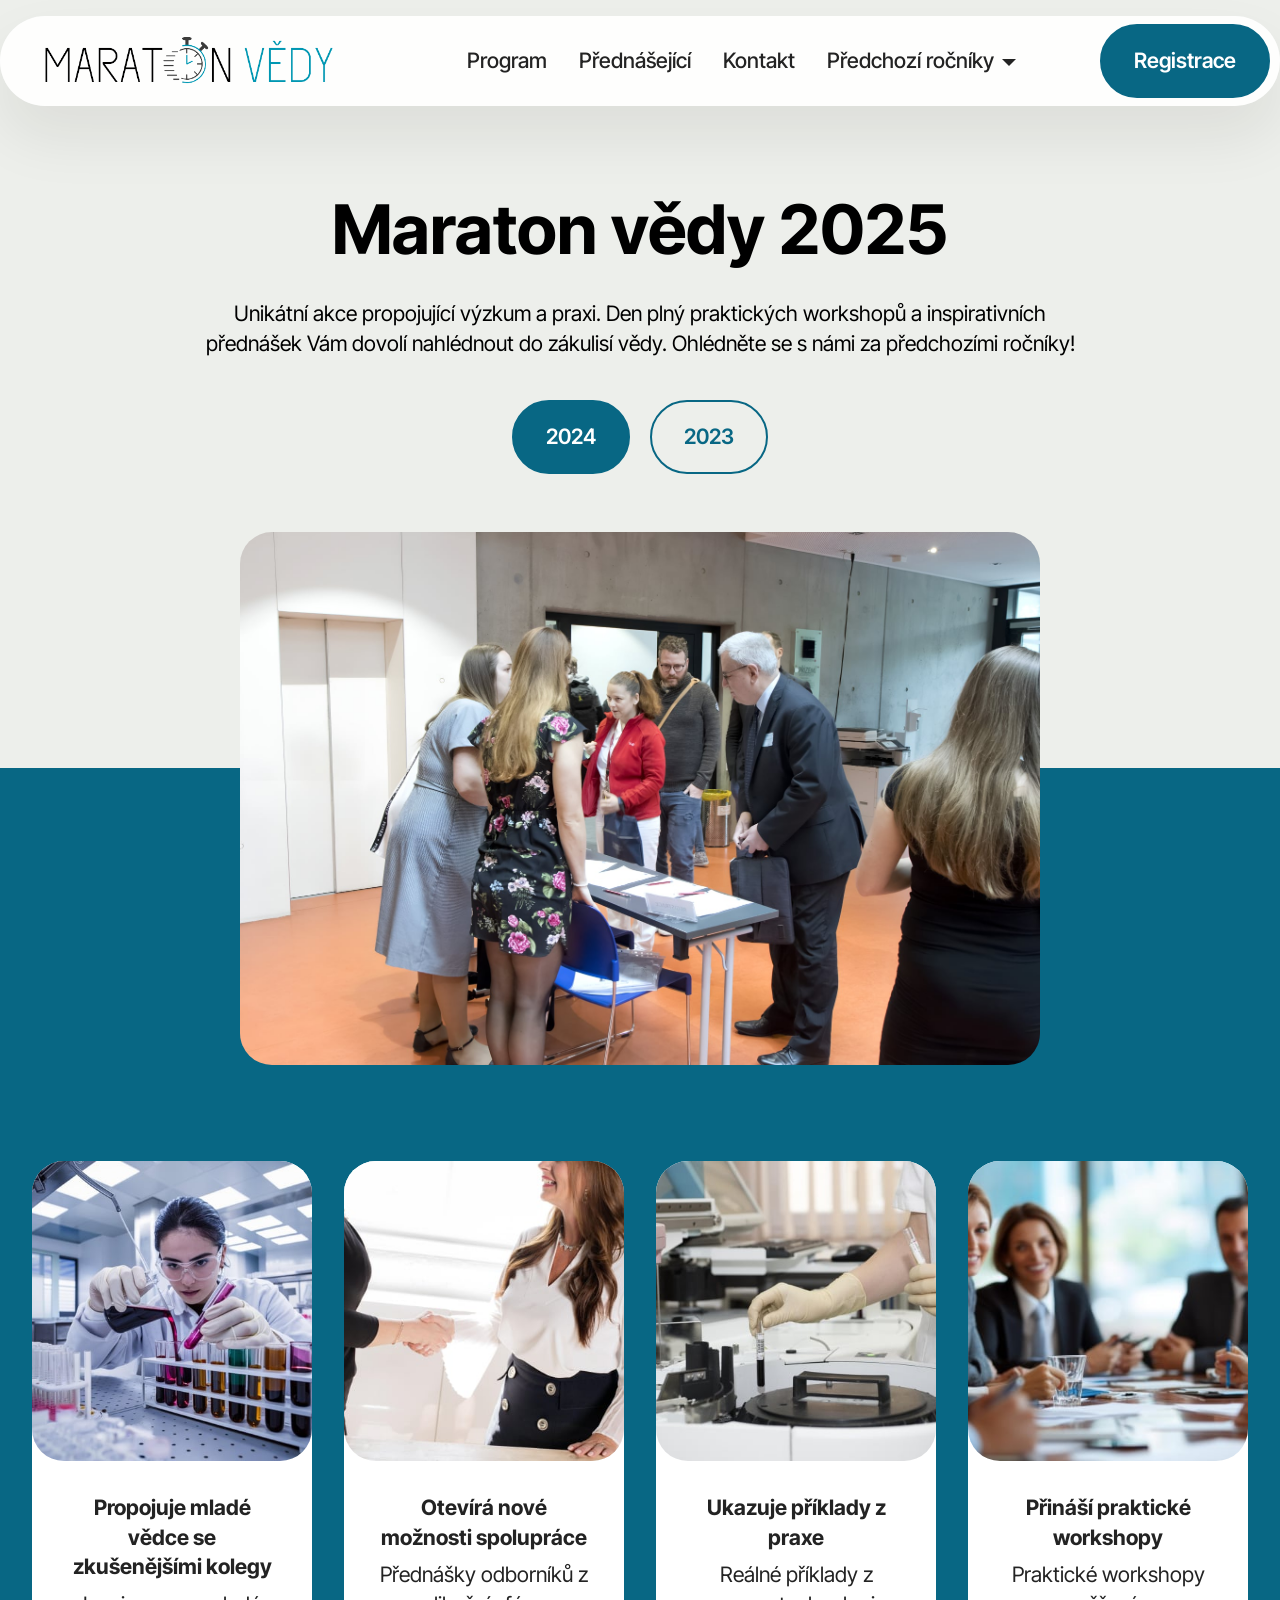
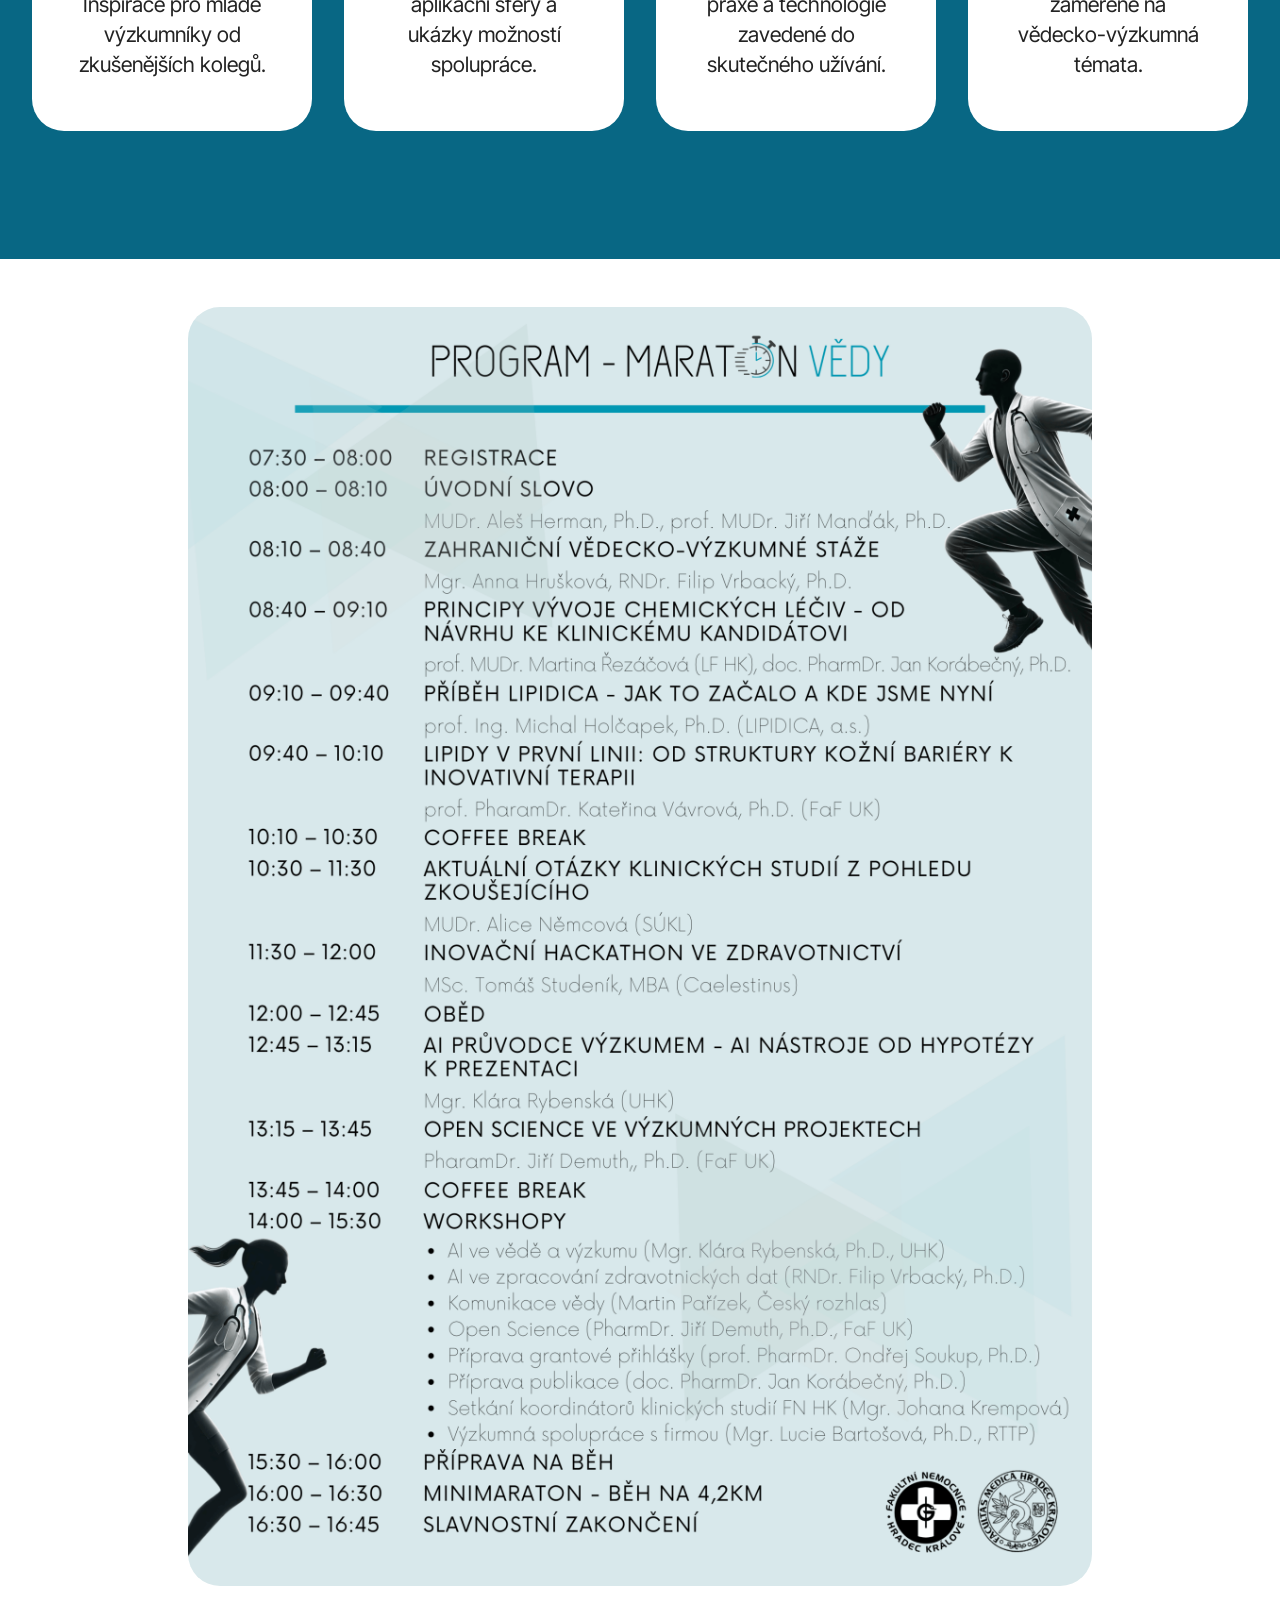
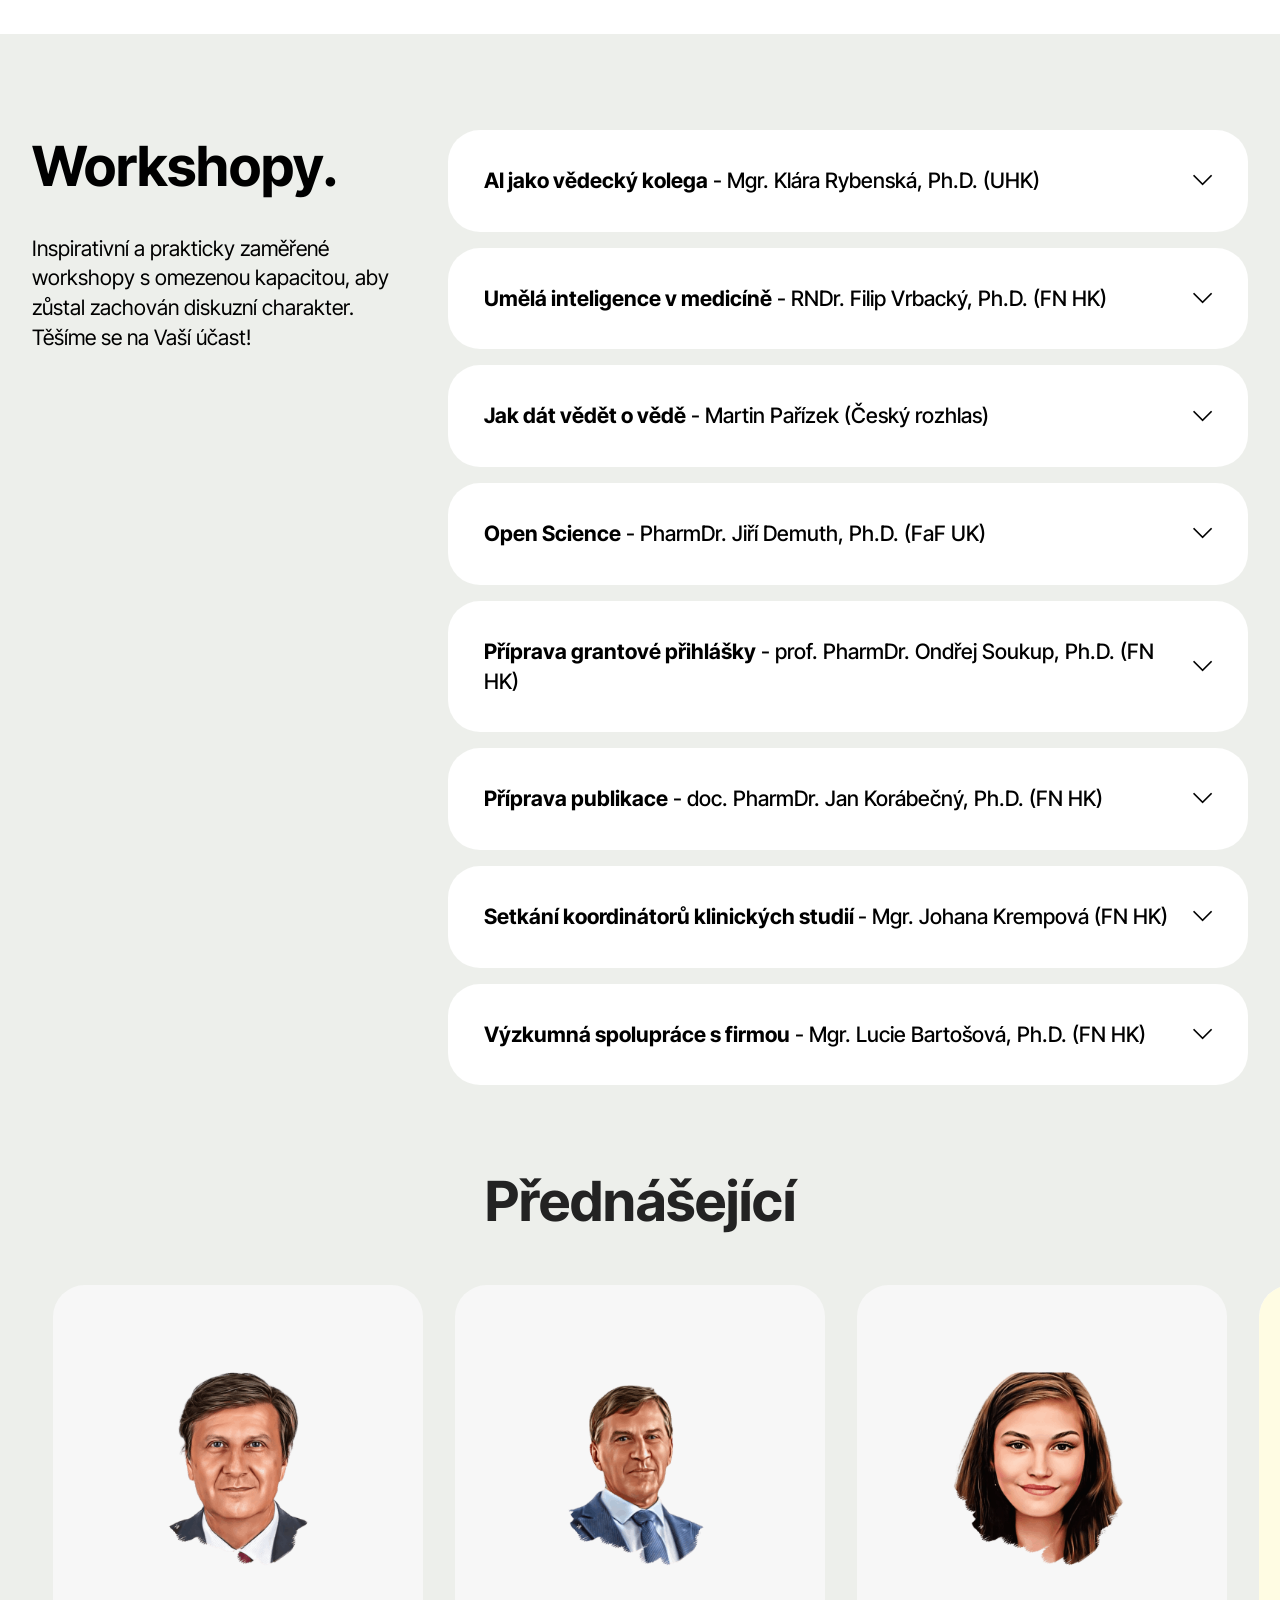
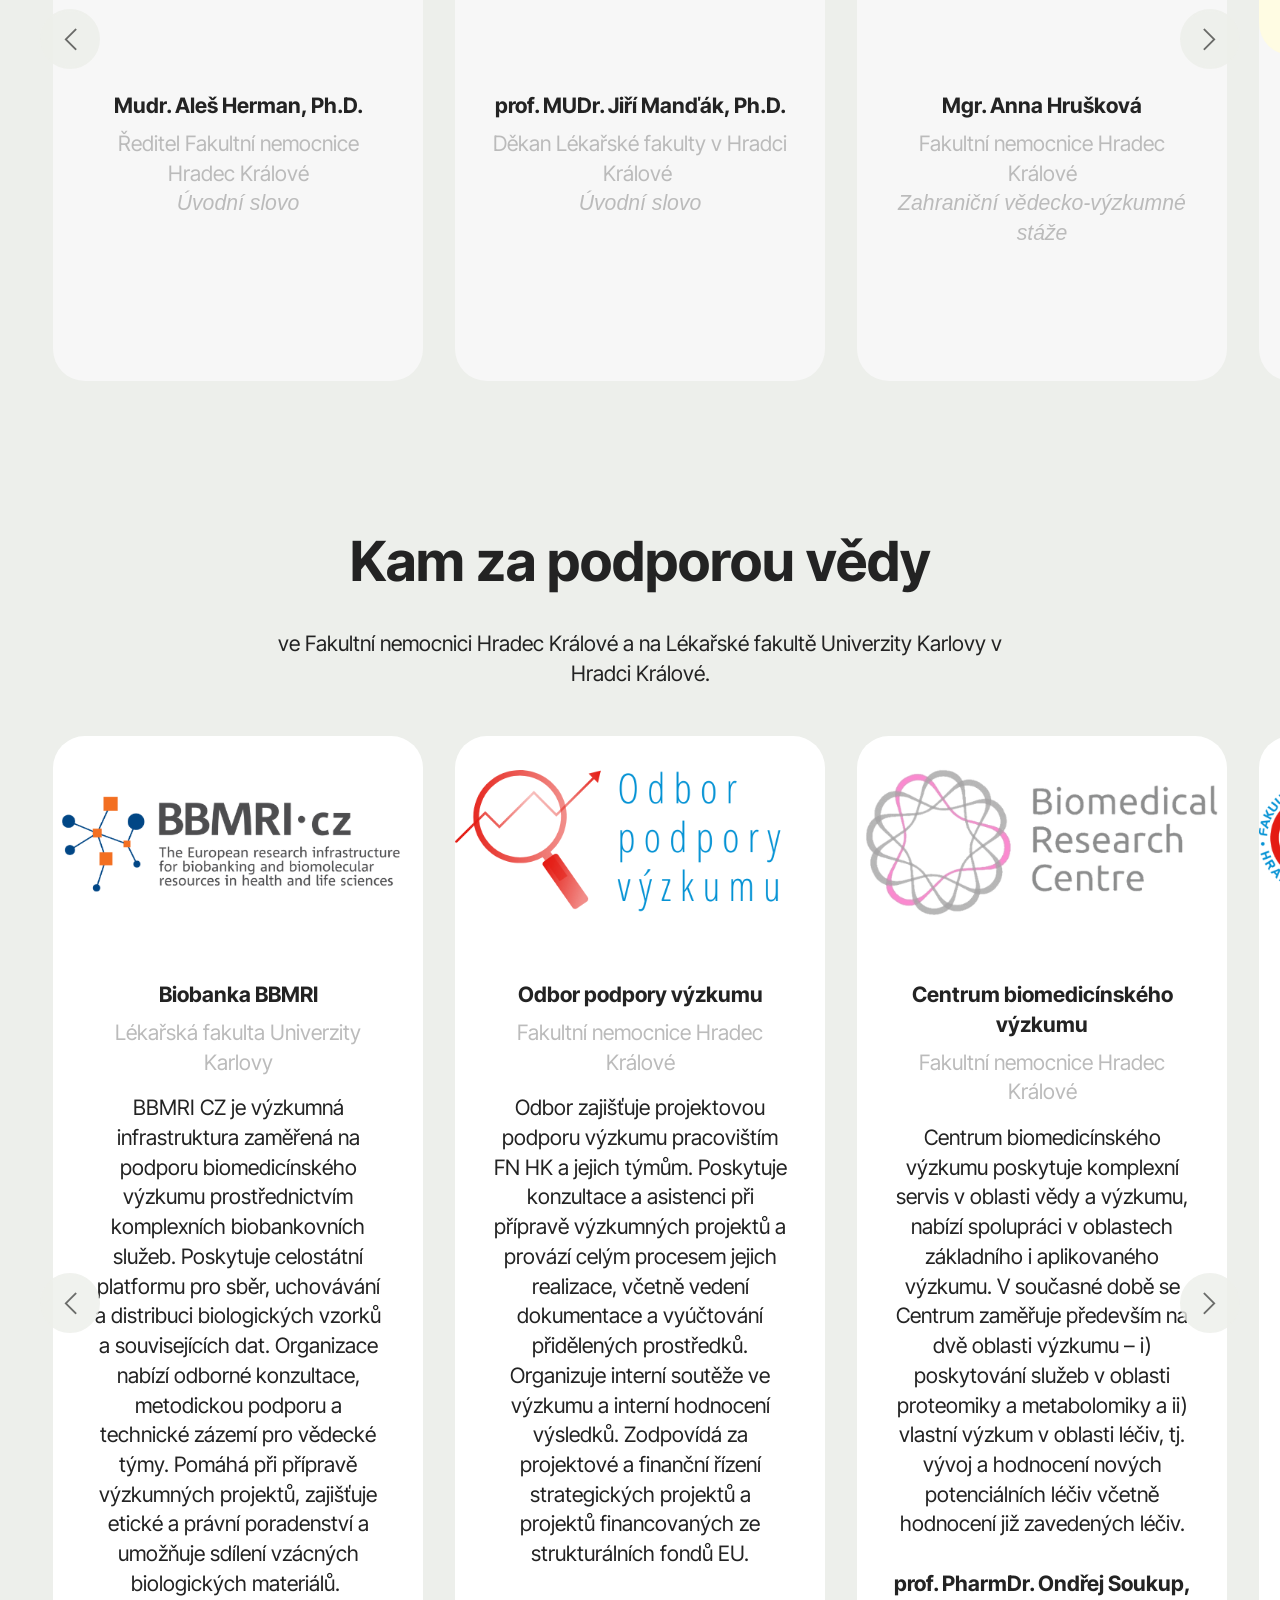
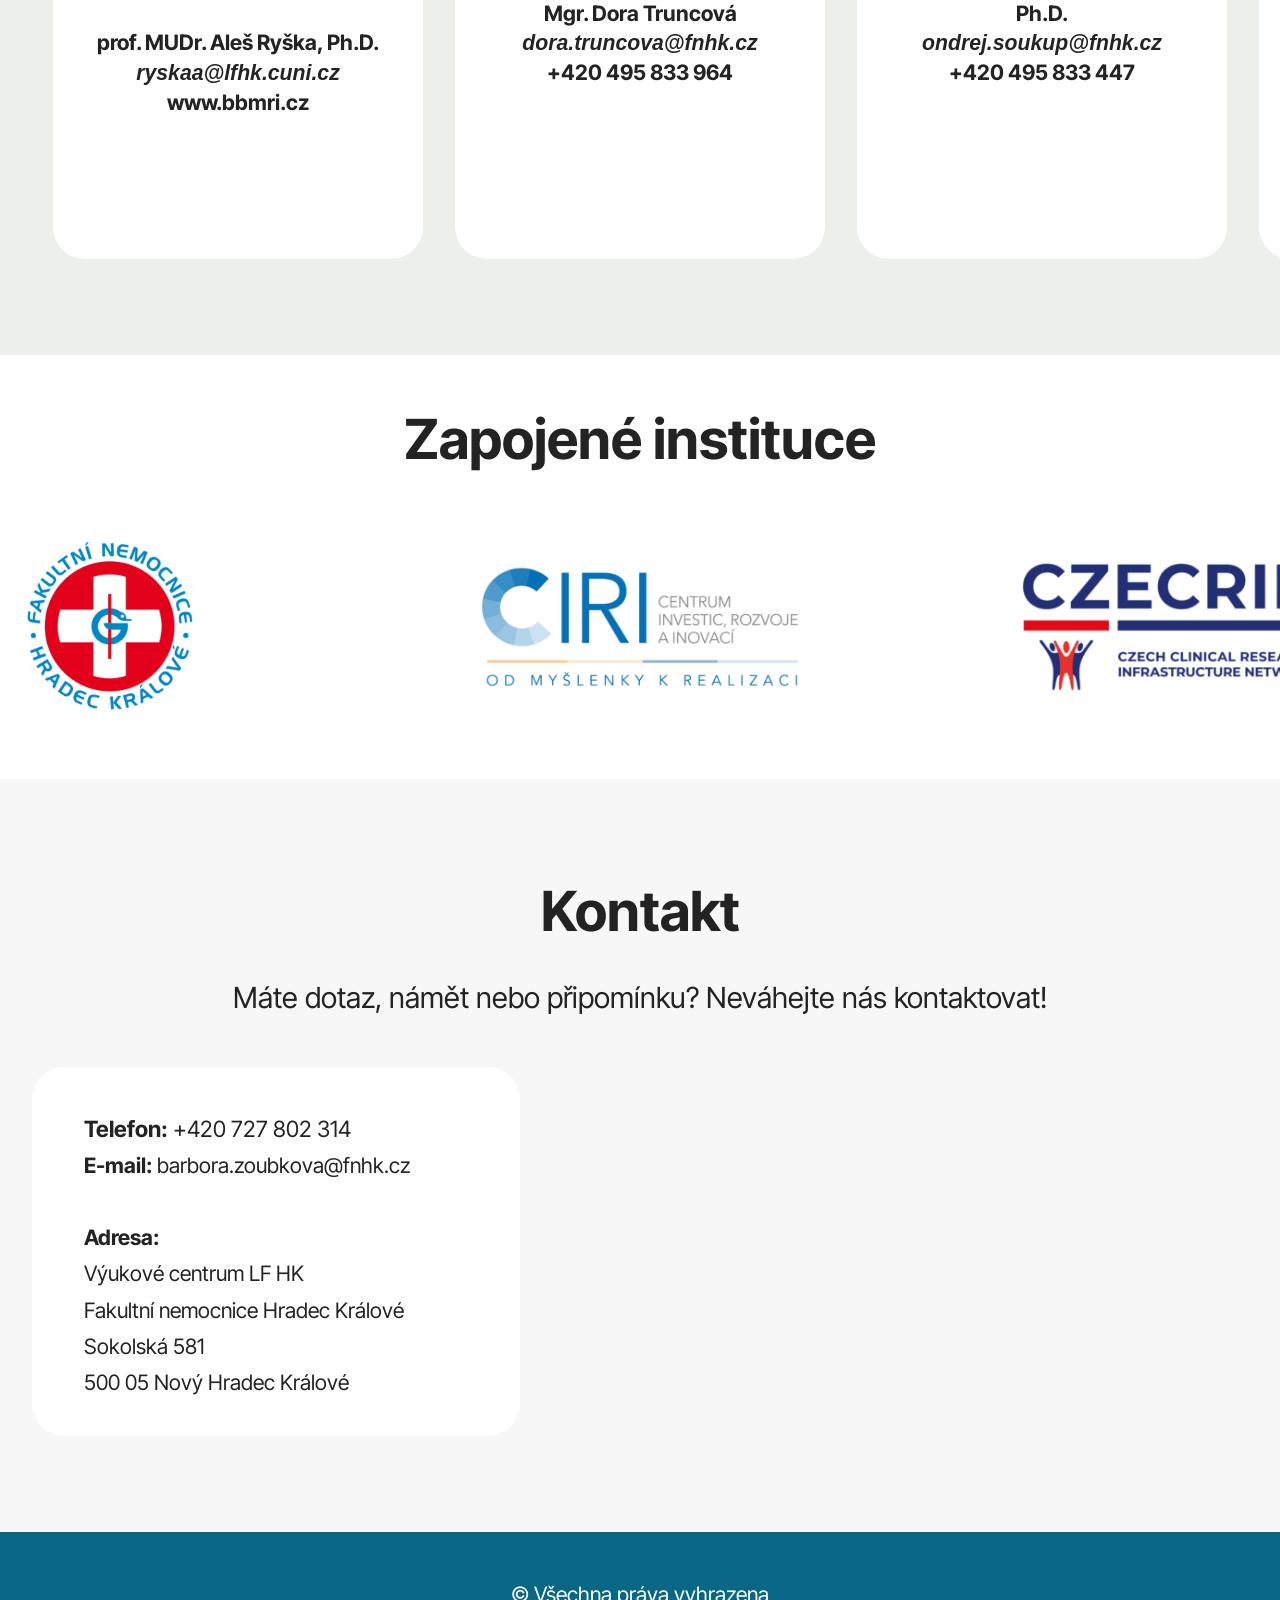
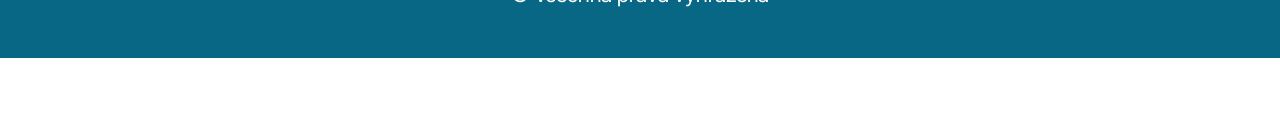
==== commit 717b546a: "create github pages" ====
--- a/index.html
+++ b/index.html
@@ -19,10 +19,9 @@
   <link rel="stylesheet" href="assets/dropdown/css/style.css">
   <link rel="stylesheet" href="assets/socicon/css/styles.css">
   <link rel="stylesheet" href="assets/theme/css/style.css">
-  <link rel="stylesheet" href="assets/gallery/style.css">
   <link rel="preload" href="https://fonts.googleapis.com/css?family=Inter+Tight:100,200,300,400,500,600,700,800,900,100i,200i,300i,400i,500i,600i,700i,800i,900i&display=swap" as="style" onload="this.onload=null;this.rel='stylesheet'">
   <noscript><link rel="stylesheet" href="https://fonts.googleapis.com/css?family=Inter+Tight:100,200,300,400,500,600,700,800,900,100i,200i,300i,400i,500i,600i,700i,800i,900i&display=swap"></noscript>
-  <link rel="preload" as="style" href="assets/mobirise/css/mbr-additional.css?v=yk7P61"><link rel="stylesheet" href="assets/mobirise/css/mbr-additional.css?v=yk7P61" type="text/css">
+  <link rel="preload" as="style" href="assets/mobirise/css/mbr-additional.css?v=WhcY8Z"><link rel="stylesheet" href="assets/mobirise/css/mbr-additional.css?v=WhcY8Z" type="text/css">
 
   
   
@@ -84,7 +83,7 @@
 		</div>
 		<div class="row mt-5 justify-content-center">
 			<div class="col-12 col-lg-8">
-				<img src="assets/images/img-1730.jpg-2576x1717.jpg" alt="Mobirise Website Builder" title="">
+				<img src="assets/images/img-1730-picsart-aiimageenhancer.jpg-1696x1131.jpg" alt="Mobirise Website Builder" title="">
 			</div>
 		</div>
 	</div>
@@ -103,7 +102,7 @@
 			<div class="item features-image col-12 col-md-6 col-lg-3">
 				<div class="item-wrapper">
 					<div class="item-img">
-						<img src="assets/images/gallery03.jpg" alt="Mobirise Website Builder">
+						<img src="assets/images/mbr-596x447.jpg" alt="Mobirise Website Builder">
 					</div>
 					<div class="item-content">
 						<h5 class="item-title mbr-fonts-style display-4">
@@ -119,7 +118,7 @@
 			<div class="item features-image col-12 col-md-6 col-lg-3">
 				<div class="item-wrapper">
 					<div class="item-img">
-						<img src="assets/images/gallery05.jpg" alt="Mobirise Website Builder">
+						<img src="assets/images/mbr-596x397.jpg" alt="Mobirise Website Builder">
 					</div>
 					<div class="item-content">
 						<h5 class="item-title mbr-fonts-style display-4">
@@ -134,7 +133,7 @@
 			<div class="item features-image col-12 col-md-6 col-lg-3">
 				<div class="item-wrapper">
 					<div class="item-img">
-						<img src="assets/images/gallery02.jpg" alt="Mobirise Website Builder">
+						<img src="assets/images/mbr-1-596x397.jpg" alt="Mobirise Website Builder">
 					</div>
 					<div class="item-content">
 						<h5 class="item-title mbr-fonts-style display-4">
@@ -149,7 +148,7 @@
 			</div><div class="item features-image col-12 col-md-6 col-lg-3">
 				<div class="item-wrapper">
 					<div class="item-img">
-						<img src="assets/images/gallery01.jpg" alt="Mobirise Website Builder" data-slide-to="3" data-bs-slide-to="4">
+						<img src="assets/images/mbr-596x334.jpg" alt="Mobirise Website Builder" data-slide-to="3" data-bs-slide-to="4">
 					</div>
 					<div class="item-content">
 						<h5 class="item-title mbr-fonts-style display-4">
@@ -166,134 +165,152 @@
 	</div>
 </section>
 
-<section data-bs-version="5.1" class="gallery1 mbr-gallery cid-tMlDYtQ5fF" id="gallery02-v">
-    
-
+<section data-bs-version="5.1" class="image3 cid-uHnkwA9MCI" id="image03-1r">
+  
+
+  
+  
+
+  <div class="container">
+    <div class="row justify-content-center">
+      <div class="col-12 col-lg-9">
+        
+        
+        <div class="image-wrapper">
+          <img class="w-100" src="assets/images/maraton-vdy-2025.png-1916x2710.png" alt="Mobirise Website Builder">
+        </div>
+      </div>
+    </div>
+  </div>
+</section>
+
+<section data-bs-version="5.1" class="list07 cid-uHnlktasfn" id="list07-1t">
     
     
-
-    <div class="container-fluid">
+    <div class="container">
         <div class="row justify-content-center">
-            <div class="col-12 content-head">
-                <div class="mbr-section-head mb-5">
-                    <h3 class="mbr-section-title mbr-fonts-style align-center m-0 display-2"><strong>Gallery with Masonry Grid and Popup Slider</strong></h3>
-                    <h4 class="mbr-section-subtitle mbr-fonts-style align-center mb-0 mt-4 display-7">Use images of different sizes in this gallery. Click on the image to change it. Click on the + (Add Items) button to add multiple pictures at once.</h4>
+            <div class="col-lg-4">
+                <div class="col-12 col-md-12">
+                    <h5 class="mbr-section-title mbr-fonts-style mt-0 mb-4 display-2">
+                        <strong>Workshopy.</strong></h5>
+                    <h6 class="mbr-section-subtitle mbr-fonts-style mt-0 mb-4 display-7">
+                        Inspirativní a prakticky zaměřené workshopy s omezenou kapacitou, aby zůstal zachován diskuzní charakter. Těšíme se na Vaší účast!</h6>
+                    
                 </div>
             </div>
-        </div>
-        <div class="row mbr-gallery mbr-masonry" data-masonry="{&quot;percentPosition&quot;: true }">
-            <div class="col-12 col-md-6 col-lg-3 item gallery-image">
-                <div class="item-wrapper" data-toggle="modal" data-bs-toggle="modal" data-target="#uH5Y1Bdgx7-modal" data-bs-target="#uH5Y1Bdgx7-modal">
-                    <img class="w-100" src="assets/images/gallery03.jpg" alt="Mobirise Website Builder" data-slide-to="0" data-bs-slide-to="0" data-target="#lb-uH5Y1Bdgx7" data-bs-target="#lb-uH5Y1Bdgx7">
-                    <div class="icon-wrapper">
-                        <span class="mobi-mbri mobi-mbri-search mbr-iconfont mbr-iconfont-btn"></span>
+
+            <div class="col-lg-8">
+                <div id="bootstrap-accordion_16" class="panel-group accordionStyles accordion" role="tablist" aria-multiselectable="true">
+                    <div class="card">
+                        <div class="card-header" role="tab" id="headingOne">
+                            <a role="button" class="panel-title collapsed" data-toggle="collapse" data-bs-toggle="collapse" data-core="" href="#collapse1_16" aria-expanded="false" aria-controls="collapse1">
+                                <h6 class="panel-title-edit mbr-semibold mbr-fonts-style mb-0 display-4"><strong>
+                                    AI jako vědecký kolega</strong> - Mgr. Klára Rybenská, Ph.D. (UHK)<br></h6>
+                                <span class="sign mbr-iconfont mobi-mbri-arrow-down"></span>
+                            </a>
+                        </div>
+                        <div id="collapse1_16" class="panel-collapse noScroll collapse" role="tabpanel" aria-labelledby="headingOne" data-parent="#accordion" data-bs-parent="#bootstrap-accordion_16">
+                            <div class="panel-body">
+                                <p class="mbr-fonts-style panel-text display-7"></p><p>
+                                    Workshop nabídne praktický pohled na to, jak může umělá inteligence efektivně podpořit celý proces vědecké práce – od brainstormingu, přes rešerše a formulaci hypotéz až po tvorbu odborných článků, abstraktů a prezentací. Účastníci si sami budou moct vyzkoušet práci s moderními nástroji a získají tipy na to, jak AI využívat smysluplně, eticky a s ohledem na legislativní rámce. Vhodné pro kohokoliv. Vlastní notebook vítán, avšak workshop je možné absolvovat i bez praktického zapojení.<br><br><strong>Okruhy témat: 
+</strong><br>•	Shrnutí z přednášky (pro ty, kdo nebyli) - stručně o tom, co je AI a jak funguje. 
+<br>•	Etika, zákon, omezení - co AI smí a nesmí (a co smíme my a co bychom neměli s AI dělat). 
+<br>•	AI jako autor článku vs. AI jako pomocník, co nikdy nespí. 
+<br>•	Kde začít a jak na AI bezpečně. 
+<br>•	<strong>Ukázky:</strong>&nbsp; &nbsp;<span style="font-size: 1.4rem;">&nbsp;</span></p><p>&nbsp; &nbsp; &nbsp;Efektivní prompty, jak se ptát a jak ověřit odpovědi. 
+<br>&nbsp; &nbsp; &nbsp;Možnosti DeepResearch (ChatGPT versus další nástroje). 
+<br>&nbsp; &nbsp; &nbsp;Rešerše a shrnutí článků, automatické sumarizace, výpisy závěrů. 
+<br>&nbsp; &nbsp; &nbsp;Korekce, stylizace, jazyková úprava, kontrola faktů. 
+<br>&nbsp; &nbsp; &nbsp;Tvorba obrázků (nejen) do prezentace. 
+<br>&nbsp; &nbsp; &nbsp;Tvorba prezentace pomocí AI. 
+<br>&nbsp; &nbsp; &nbsp;Ukázka využití vlastního AI avatara.
+<br>&nbsp; &nbsp; &nbsp;Tvorba vlastního “vědeckého agenta”. 
+<br>&nbsp; &nbsp; &nbsp;Tipy a triky. 
+<br>&nbsp; &nbsp; &nbsp;Otázky a odpovědi, diskuse.&nbsp;&nbsp;<br> 
+                                </p><p></p>
+                            </div>
+                        </div>
+
                     </div>
-                </div>
-                
-            </div>
-            <div class="col-12 col-md-6 col-lg-3 item gallery-image">
-                <div class="item-wrapper" data-toggle="modal" data-bs-toggle="modal" data-target="#uH5Y1Bdgx7-modal" data-bs-target="#uH5Y1Bdgx7-modal">
-                    <img class="w-100" src="assets/images/gallery13.jpg" alt="Mobirise Website Builder" data-slide-to="1" data-bs-slide-to="1" data-target="#lb-uH5Y1Bdgx7" data-bs-target="#lb-uH5Y1Bdgx7">
-                    <div class="icon-wrapper">
-                        <span class="mobi-mbri mobi-mbri-search mbr-iconfont mbr-iconfont-btn"></span>
+                    <div class="card">
+                        <div class="card-header" role="tab" id="headingOne">
+                            <a role="button" class="panel-title collapsed" data-toggle="collapse" data-bs-toggle="collapse" data-core="" href="#collapse2_16" aria-expanded="false" aria-controls="collapse2">
+                                <h6 class="panel-title-edit mbr-semibold mbr-fonts-style mb-0 display-4"><strong>
+                                    Umělá inteligence v medicíně</strong>&nbsp;- RNDr. Filip Vrbacký, Ph.D. (FN HK)</h6>
+                                <span class="sign mbr-iconfont mobi-mbri-arrow-down"></span>
+                            </a>
+                        </div>
+                        <div id="collapse2_16" class="panel-collapse noScroll collapse" role="tabpanel" aria-labelledby="headingOne" data-parent="#accordion" data-bs-parent="#bootstrap-accordion_16">
+                            <div class="panel-body">
+                                <p class="mbr-fonts-style panel-text display-7">Umělá inteligence se stává běžným nástrojem dnešních dní a stejně jako 
+<br>jiné obory, mění i medicínu. Jak ale AI skutečně funguje a kde má smysl 
+<br>ji použít? Podíváme se na základy použití jazykových modelů či 
+<br>strojového učení pro diagnostiku i predikce. Určitě se dotkneme i 
+<br>analýzy obrazových dat a dozvíte se něco o nástrojích, které vám mohou 
+<br>být nápomocné s tvorbou textů či prezentací.&nbsp;<br></p>
+                            </div>
+                        </div>
                     </div>
-                </div>
-                
-            </div>
-            <div class="col-12 col-md-6 col-lg-3 item gallery-image">
-                <div class="item-wrapper" data-toggle="modal" data-bs-toggle="modal" data-target="#uH5Y1Bdgx7-modal" data-bs-target="#uH5Y1Bdgx7-modal">
-                    <img class="w-100" src="assets/images/gallery10.jpg" alt="Mobirise Website Builder" data-slide-to="2" data-bs-slide-to="2" data-target="#lb-uH5Y1Bdgx7" data-bs-target="#lb-uH5Y1Bdgx7">
-                    <div class="icon-wrapper">
-                        <span class="mobi-mbri mobi-mbri-search mbr-iconfont mbr-iconfont-btn"></span>
+                    <div class="card">
+                        <div class="card-header" role="tab" id="headingOne">
+                            <a role="button" class="panel-title collapsed" data-toggle="collapse" data-bs-toggle="collapse" data-core="" href="#collapse3_16" aria-expanded="false" aria-controls="collapse3">
+                                <h6 class="panel-title-edit mbr-semibold mbr-fonts-style mb-0 display-4"><strong>
+                                    Jak dát vědět o vědě</strong> - Martin Pařízek (Český rozhlas)</h6>
+                                <span class="sign mbr-iconfont mobi-mbri-arrow-down"></span>
+                            </a>
+                        </div>
+                        <div id="collapse3_16" class="panel-collapse noScroll collapse" role="tabpanel" aria-labelledby="headingOne" data-parent="#accordion" data-bs-parent="#bootstrap-accordion_16">
+                            <div class="panel-body">
+                                <p class="mbr-fonts-style panel-text display-7">
+                                    Vědecké objevy zůstávají skryté, pokud o nich nikdo neví. V éře podcastů, sociálních sítí a umělé inteligence už nestačí publikovat jen v odborných časopisech. Jak ale svůj výzkum prezentovat srozumitelně a poutavě napříč různými médii? Workshopem vás provede Martin Pařízek, vedoucí vědecké redakce Českého rozhlasu, který odhalí, jak zaujmout novináře i veřejnost. Dozvíte se, jak připravit poutavý rozhovor, vytvořit podcast nebo využít AI nástroje pro zjednodušení složitých témat. Workshop je určen pro lékaře, výzkumníky i PR pracovníky, kteří chtějí svou vědeckou práci dostat do širšího povědomí a naučit se komunikovat vědu nejen odborné komunitě, ale i veřejnosti. 
+                                </p>
+                            </div>
+                        </div>
                     </div>
-                </div>
-                
-            </div>
-            <div class="col-12 col-md-6 col-lg-3 item gallery-image">
-                <div class="item-wrapper" data-toggle="modal" data-bs-toggle="modal" data-target="#uH5Y1Bdgx7-modal" data-bs-target="#uH5Y1Bdgx7-modal">
-                    <img class="w-100" src="assets/images/gallery08.jpg" alt="Mobirise Website Builder" data-slide-to="3" data-bs-slide-to="3" data-target="#lb-uH5Y1Bdgx7" data-bs-target="#lb-uH5Y1Bdgx7">
-                    <div class="icon-wrapper">
-                        <span class="mobi-mbri mobi-mbri-search mbr-iconfont mbr-iconfont-btn"></span>
+                    <div class="card">
+                        <div class="card-header" role="tab" id="headingOne">
+                            <a role="button" class="panel-title collapsed" data-toggle="collapse" data-bs-toggle="collapse" data-core="" href="#collapse4_16" aria-expanded="false" aria-controls="collapse4">
+                                <h6 class="panel-title-edit mbr-semibold mbr-fonts-style mb-0 display-4"><strong>
+                                    Open Science</strong> - PharmDr. Jiří Demuth, Ph.D. (FaF UK)</h6>
+                                <span class="sign mbr-iconfont mobi-mbri-arrow-down"></span>
+                            </a>
+                        </div>
+                        <div id="collapse4_16" class="panel-collapse noScroll collapse" role="tabpanel" aria-labelledby="headingOne" data-parent="#accordion" data-bs-parent="#bootstrap-accordion_16">
+                            <div class="panel-body">
+                                <p class="mbr-fonts-style panel-text display-7">
+                                    Workshop bude rozdělen do dvou částí. V první části bude ukázána možnost ukládání výsledků výzkumu do obecného repozitáře Zenodo a na co si dát pozor. V druhé části bude ukázka práce s online nástrojem pro tvorbu Data Management Plan – dobrý pomocník, ale zlý pán.
+                                </p>
+                            </div>
+                        </div>
                     </div>
-                </div>
-                
-            </div>
-            <div class="col-12 col-md-6 col-lg-3 item gallery-image">
-                <div class="item-wrapper" data-toggle="modal" data-bs-toggle="modal" data-target="#uH5Y1Bdgx7-modal" data-bs-target="#uH5Y1Bdgx7-modal">
-                    <img class="w-100" src="assets/images/gallery06.jpg" alt="Mobirise Website Builder" data-slide-to="4" data-bs-slide-to="4" data-target="#lb-uH5Y1Bdgx7" data-bs-target="#lb-uH5Y1Bdgx7">
-                    <div class="icon-wrapper">
-                        <span class="mobi-mbri mobi-mbri-search mbr-iconfont mbr-iconfont-btn"></span>
+                    <div class="card">
+                        <div class="card-header" role="tab" id="headingOne">
+                            <a role="button" class="panel-title collapsed" data-toggle="collapse" data-bs-toggle="collapse" data-core="" href="#collapse5_16" aria-expanded="false" aria-controls="collapse5">
+                                <h6 class="panel-title-edit mbr-semibold mbr-fonts-style mb-0 display-4"><strong>
+                                    Příprava grantové přihlášky</strong> - prof. PharmDr. Ondřej Soukup, Ph.D. (FN HK)</h6>
+                                <span class="sign mbr-iconfont mobi-mbri-arrow-down"></span>
+                            </a>
+                        </div>
+                        <div id="collapse5_16" class="panel-collapse noScroll collapse" role="tabpanel" aria-labelledby="headingOne" data-parent="#accordion" data-bs-parent="#bootstrap-accordion_16">
+                            <div class="panel-body">
+                                <p class="mbr-fonts-style panel-text display-7">
+                                    Cílem workshopu je seznámit se s obecnými principy přípravy grantové žádosti se zaměřením zejména na tuzemské agentury GACŘ (Grantová agentura České republiky) a AZV (Agentura pro zdravotnický výzkum České republiky), budou prezentovány lektorovy zkušenosti jak s přípravou úspěšných žádostí, tak s jejich hodnocením z pohledu hodnotitele. V rámci workshopu se budou účastníci zabývat konkrétními přihláškami, proto prosíme zaslat podklady např. neúspěšných přihlášek na adresu <strong>ondrej.soukup@fnhk.cz</strong>. Doporučená je alespoň základní zkušenost účastníků s grantovými aplikacemi.</p>
+                            </div>
+                        </div>
                     </div>
-                </div>
-                
-            </div>
-            <div class="col-12 col-md-6 col-lg-3 item gallery-image">
-                <div class="item-wrapper" data-toggle="modal" data-bs-toggle="modal" data-target="#uH5Y1Bdgx7-modal" data-bs-target="#uH5Y1Bdgx7-modal">
-                    <img class="w-100" src="assets/images/gallery02.jpg" alt="Mobirise Website Builder" data-slide-to="5" data-bs-slide-to="5" data-target="#lb-uH5Y1Bdgx7" data-bs-target="#lb-uH5Y1Bdgx7">
-                    <div class="icon-wrapper">
-                        <span class="mobi-mbri mobi-mbri-search mbr-iconfont mbr-iconfont-btn"></span>
-                    </div>
-                </div>
-                
-            </div>
-            <div class="col-12 col-md-6 col-lg-3 item gallery-image">
-                <div class="item-wrapper" data-toggle="modal" data-bs-toggle="modal" data-target="#uH5Y1Bdgx7-modal" data-bs-target="#uH5Y1Bdgx7-modal">
-                    <img class="w-100" src="assets/images/gallery01.jpg" alt="Mobirise Website Builder" data-slide-to="6" data-bs-slide-to="6" data-target="#lb-uH5Y1Bdgx7" data-bs-target="#lb-uH5Y1Bdgx7">
-                    <div class="icon-wrapper">
-                        <span class="mobi-mbri mobi-mbri-search mbr-iconfont mbr-iconfont-btn"></span>
-                    </div>
-                </div>
-                
-            </div>
-        </div>
-
-        <div class="modal mbr-slider" tabindex="-1" role="dialog" aria-hidden="true" id="uH5Y1Bdgx7-modal">
-            <div class="modal-dialog" role="document">
-                <div class="modal-content">
-                    <div class="modal-body">
-                        <div class="carousel slide" id="lb-uH5Y1Bdgx7" data-interval="5000" data-bs-interval="5000">
-                            <div class="carousel-inner">
-                                <div class="carousel-item active">
-                                    <img class="d-block w-100" src="assets/images/gallery03.jpg" alt="Mobirise Website Builder">
-                                </div>
-                                <div class="carousel-item">
-                                    <img class="d-block w-100" src="assets/images/gallery13.jpg" alt="Mobirise Website Builder">
-                                </div>
-                                <div class="carousel-item">
-                                    <img class="d-block w-100" src="assets/images/gallery10.jpg" alt="Mobirise Website Builder">
-                                </div>
-                                <div class="carousel-item">
-                                    <img class="d-block w-100" src="assets/images/gallery08.jpg" alt="Mobirise Website Builder">
-                                </div>
-                                <div class="carousel-item">
-                                    <img class="d-block w-100" src="assets/images/gallery06.jpg" alt="Mobirise Website Builder">
-                                </div>
-                                <div class="carousel-item">
-                                    <img class="d-block w-100" src="assets/images/gallery02.jpg" alt="Mobirise Website Builder">
-                                </div>
-                                <div class="carousel-item">
-                                    <img class="d-block w-100" src="assets/images/gallery01.jpg" alt="Mobirise Website Builder">
-                                </div>
+                    <div class="card">
+                        <div class="card-header" role="tab" id="headingOne">
+                            <a role="button" class="panel-title collapsed" data-toggle="collapse" data-bs-toggle="collapse" data-core="" href="#collapse6_16" aria-expanded="false" aria-controls="collapse6">
+                                <h6 class="panel-title-edit mbr-semibold mbr-fonts-style mb-0 display-4"><strong>
+                                    Příprava publikace</strong> - doc. PharmDr. Jan Korábečný, Ph.D. (FN HK)</h6>
+                                <span class="sign mbr-iconfont mobi-mbri-arrow-down"></span>
+                            </a>
+                        </div>
+                        <div id="collapse6_16" class="panel-collapse noScroll collapse" role="tabpanel" aria-labelledby="headingOne" data-parent="#accordion" data-bs-parent="#bootstrap-accordion_16">
+                            <div class="panel-body">
+                                <p class="mbr-fonts-style panel-text display-7">
+                                    Cílem workshopu "Příprava publikace" je konzultace s účastníky z řad vědecké komunity na témata 1) kritického zamýšlení nad směřováním vlastního výzkumu, 2) publikování dosažených dat v prestižních časopisech s impaktním faktorem a 3) doporučená komunikace s časopisem na úrovni editora. Zájemci o workshop mohou posílat své rozpracované/nepublikované manuskripty ke konzultaci na adresu <strong>jan.korabecny@fnhk.cz</strong>.</p>
                             </div>
-                            <ol class="carousel-indicators">
-                                <li data-slide-to="0" data-bs-slide-to="0" class="active" data-target="#lb-uH5Y1Bdgx7" data-bs-target="#lb-uH5Y1Bdgx7"></li>
-                                <li data-slide-to="1" data-bs-slide-to="1" data-target="#lb-uH5Y1Bdgx7" data-bs-target="#lb-uH5Y1Bdgx7"></li>
-                                <li data-slide-to="2" data-bs-slide-to="2" data-target="#lb-uH5Y1Bdgx7" data-bs-target="#lb-uH5Y1Bdgx7"></li>
-                                <li data-slide-to="3" data-bs-slide-to="3" data-target="#lb-uH5Y1Bdgx7" data-bs-target="#lb-uH5Y1Bdgx7"></li>
-                                <li data-slide-to="4" data-bs-slide-to="4" data-target="#lb-uH5Y1Bdgx7" data-bs-target="#lb-uH5Y1Bdgx7"></li>
-                                <li data-slide-to="5" data-bs-slide-to="5" data-target="#lb-uH5Y1Bdgx7" data-bs-target="#lb-uH5Y1Bdgx7"></li>
-                                <li data-slide-to="6" data-bs-slide-to="6" data-target="#lb-uH5Y1Bdgx7" data-bs-target="#lb-uH5Y1Bdgx7"></li>
-                            </ol>
-                            <a role="button" href="" class="close" data-dismiss="modal" data-bs-dismiss="modal" aria-label="Close">
-                            </a>
-                            <a class="carousel-control-prev carousel-control" role="button" data-slide="prev" data-bs-slide="prev" href="#lb-uH5Y1Bdgx7">
-                                <span class="mobi-mbri mobi-mbri-arrow-prev" aria-hidden="true"></span>
-                                <span class="sr-only visually-hidden">Previous</span>
-                            </a>
-                            <a class="carousel-control-next carousel-control" role="button" data-slide="next" data-bs-slide="next" href="#lb-uH5Y1Bdgx7">
-                                <span class="mobi-mbri mobi-mbri-arrow-next" aria-hidden="true"></span>
-                                <span class="sr-only visually-hidden">Next</span>
-                            </a>
                         </div>
                     </div>
                 </div>
@@ -302,294 +319,708 @@
     </div>
 </section>
 
-<section data-bs-version="5.1" class="header09 cid-tLAX5BnXkJ" id="header09-q">
-	
-	
-	<div class="container">
-		<div class="row">
-			<div class="content-wrap col-12 col-md-8">
-				<h1 class="mbr-section-title mbr-fonts-style mbr-white mb-4 display-1"><strong>Unlock boundless possibilities</strong></h1>
-				
-				<p class="mbr-fonts-style mbr-text mbr-white mb-4 display-7">
-					Mobirise Free Website Maker is perfect for non-techies and great for pro-coders for fast prototyping and small customers' projects.
-				</p>
-				<div class="mbr-section-btn"><a class="btn btn-white-outline display-7" href="https://mobiri.se">Learn more</a></div>
-			</div>
-		</div>
-	</div>
-</section>
-
-<section data-bs-version="5.1" class="slider4 mbr-embla cid-uH5XTFUYSX" id="slider04-1i">
+<section data-bs-version="5.1" class="list07 cid-uHnmamltqU" id="list07-1v">
     
     
-    <div class="container-fluid">
-        <div class="row mb-5 justify-content-center">
-            <div class="col-12 content-head">
-                <h3 class="mbr-section-title mbr-fonts-style align-center mb-0 display-2">
-                    <strong>Fixed-Height Slider</strong>
-                </h3>
-                <h5 class="mbr-section-subtitle mbr-fonts-style align-center mb-0 mt-4 display-7">
-                    Carousel with Multiple Items
-                </h5>
+    <div class="container">
+        <div class="row justify-content-center">
+            <div class="col-lg-4">
+                <div class="col-12 col-md-12">
+                    
+                    
+                    
+                </div>
             </div>
-        </div>
-        <div class="row">
-            <div class="col-12">
-                <div class="embla position-relative" data-skip-snaps="true" data-align="center" data-contain-scroll="trimSnaps" data-loop="true" data-auto-play-interval="5" data-draggable="true">
-                    <div class="embla__viewport">
-                        <div class="embla__container">
-                            <div class="embla__slide slider-image item" style="margin-left: 1rem; margin-right: 1rem;">
-                                <div class="slide-content">
-                                    <div class="item-img">
-                                        <div class="item-wrapper">
-                                            <img src="assets/images/gallery01.jpg" alt="Mobirise Website Builder" title="">
-                                        </div>
-                                    </div>
-                                </div>
+
+            <div class="col-lg-8">
+                <div id="bootstrap-accordion_18" class="panel-group accordionStyles accordion" role="tablist" aria-multiselectable="true">
+                    <div class="card">
+                        <div class="card-header" role="tab" id="headingOne">
+                            <a role="button" class="panel-title collapsed" data-toggle="collapse" data-bs-toggle="collapse" data-core="" href="#collapse1_18" aria-expanded="false" aria-controls="collapse1">
+                                <h6 class="panel-title-edit mbr-semibold mbr-fonts-style mb-0 display-4"><strong>
+                                    Setkání koordinátorů klinických studií </strong>- Mgr. Johana Krempová (FN HK)</h6>
+                                <span class="sign mbr-iconfont mobi-mbri-arrow-down"></span>
+                            </a>
+                        </div>
+                        <div id="collapse1_18" class="panel-collapse noScroll collapse" role="tabpanel" aria-labelledby="headingOne" data-parent="#accordion" data-bs-parent="#bootstrap-accordion_18">
+                            <div class="panel-body">
+                                <p class="mbr-fonts-style panel-text display-7">
+                                    Oddělení klinických studií Vás opět srdečně zve na přátelské setkání koordinátorů a datamanažerů klinických studií FN HK.
+                                </p>
                             </div>
-                            <div class="embla__slide slider-image item" style="margin-left: 1rem; margin-right: 1rem;">
-                                <div class="slide-content">
-                                    <div class="item-img">
-                                        <div class="item-wrapper">
-                                            <img src="assets/images/gallery02.jpg" alt="Mobirise Website Builder" title="">
-                                        </div>
-                                    </div>
-                                </div>
+                        </div>
+
+                    </div>
+                    <div class="card">
+                        <div class="card-header" role="tab" id="headingOne">
+                            <a role="button" class="panel-title collapsed" data-toggle="collapse" data-bs-toggle="collapse" data-core="" href="#collapse2_18" aria-expanded="false" aria-controls="collapse2">
+                                <h6 class="panel-title-edit mbr-semibold mbr-fonts-style mb-0 display-4"><strong>
+                                    Výzkumná spolupráce s firmou</strong> - Mgr. Lucie Bartošová, Ph.D. (FN HK)</h6>
+                                <span class="sign mbr-iconfont mobi-mbri-arrow-down"></span>
+                            </a>
+                        </div>
+                        <div id="collapse2_18" class="panel-collapse noScroll collapse" role="tabpanel" aria-labelledby="headingOne" data-parent="#accordion" data-bs-parent="#bootstrap-accordion_18">
+                            <div class="panel-body">
+                                <p class="mbr-fonts-style panel-text display-7">
+                                    Workshop „Jak výzkumně spolupracovat s firmou“ je určen lékařům, kteří chtějí rozvíjet své odborné nápady ve spolupráci s komerční sférou. Účastníci se dozvědí, jaké typy spolupráce jsou možné – od společného výzkumu po výzkum na zakázku. Zaměříme se také na to, jak chránit své know-how, správně nastavit důvěrnost pomocí NDA a jak si vyjednat spravedlivou odměnu. Cílem workshopu je posílit kompetence lékařů při vstupu do výzkumně-průmyslových partnerství.</p>
                             </div>
-                            <div class="embla__slide slider-image item" style="margin-left: 1rem; margin-right: 1rem;">
-                                <div class="slide-content">
-                                    <div class="item-img">
-                                        <div class="item-wrapper">
-                                            <img src="assets/images/gallery03.jpg" alt="Mobirise Website Builder" title="">
-                                        </div>
-                                    </div>
-                                </div>
-                            </div>
-                            <div class="embla__slide slider-image item" style="margin-left: 1rem; margin-right: 1rem;">
-                                <div class="slide-content">
-                                    <div class="item-img">
-                                        <div class="item-wrapper">
-                                            <img src="assets/images/gallery04.jpg" alt="Mobirise Website Builder" title="">
-                                        </div>
-                                    </div>
-                                </div>
-                            </div>
-                            <div class="embla__slide slider-image item" style="margin-left: 1rem; margin-right: 1rem;">
-                                <div class="slide-content">
-                                    <div class="item-img">
-                                        <div class="item-wrapper">
-                                            <img src="assets/images/gallery05.jpg" alt="Mobirise Website Builder" title="">
-                                        </div>
-                                    </div>
-                                </div>
-                            </div>
-                            <div class="embla__slide slider-image item" style="margin-left: 1rem; margin-right: 1rem;">
-                            <div class="slide-content">
-                                <div class="item-img">
-                                    <div class="item-wrapper">
-                                        <img src="assets/images/gallery06.jpg" alt="Mobirise Website Builder" title="">
-                                    </div>
-                                </div>
-                            </div>
-                            </div>
-                            <div class="embla__slide slider-image item" style="margin-left: 1rem; margin-right: 1rem;">
-                            <div class="slide-content">
-                                <div class="item-img">
-                                    <div class="item-wrapper">
-                                        <img src="assets/images/gallery07.jpg" alt="Mobirise Website Builder" title="">
-                                    </div>
-                                </div>
-                            </div>
-                            </div>
                         </div>
                     </div>
-                    <button class="embla__button embla__button--prev">
-                        <span class="mobi-mbri mobi-mbri-arrow-prev" aria-hidden="true"></span>
-                        <span class="sr-only visually-hidden visually-hidden">Previous</span>
-                    </button>
-                    <button class="embla__button embla__button--next">
-                        <span class="mobi-mbri mobi-mbri-arrow-next" aria-hidden="true"></span>
-                        <span class="sr-only visually-hidden visually-hidden">Next</span>
-                    </button>
+                    
+                    
+                    
+                    
                 </div>
             </div>
         </div>
     </div>
 </section>
 
-<section data-bs-version="5.1" class="header7 cid-tLeaLmEeFr" id="header07-h">
-  
-
-  
-  
-  
-  <div class="align-center container">
-    <div class="row justify-content-center">
-      <div class="col-md-12 col-lg-9 mb-5">
-        <h1 class="mbr-section-title mbr-fonts-style display-1"><strong>Block with video</strong>
-        </h1>
-        <p class="mbr-text mbr-fonts-style mt-4 display-7">
-          Click on the media content to replace it. In some blocks, you can change media content via Block Parameters.
-        </p>
-        
-      </div>
-    </div>
-
-    <div class="row justify-content-center">
-      <div class="mbr-figure col-12 col-md-12"><iframe class="mbr-embedded-video" src="https://www.youtube.com/embed/sGpPgQeEyOc?rel=0&amp;amp;mute=1&amp;showinfo=0&amp;autoplay=1&amp;loop=1&amp;playlist=sGpPgQeEyOc" width="1280" height="720" frameborder="0" allowfullscreen></iframe></div>
-    </div>
-  </div>
-</section>
-
-<section data-bs-version="5.1" class="header1 cid-tJS9vXDdRK" id="header01-7">
-	
-
-	
-	
-
-	<div class="container">
-		<div class="row justify-content-center">
-			<div class="col-12 col-md-12 col-lg-7 image-wrapper">
-				<img class="w-100" src="assets/images/gallery01.jpg" alt="Mobirise Website Builder">
-			</div>
-			<div class="col-12 col-lg col-md-12">
-				<div class="text-wrapper align-left">
-					<h1 class="mbr-section-title mbr-fonts-style mb-4 display-2"><strong>About us</strong></h1>
-					<p class="mbr-text mbr-fonts-style mb-4 display-7">
-						Most blocks can be used with various types of backgrounds: color, pictures, or videos. It can be set in Block Parameters.&nbsp;You can show/hide the title, subtitle, text, button in the Block Parameters (blue gear icon at the top right corner of the block).&nbsp;</p>
-					<div class="mbr-section-btn mt-3"><a class="btn btn-primary display-7" href="https://mobiri.se">Start now</a></div>
+<section data-bs-version="5.1" class="features017 mbr-embla cid-uHi1Dz9W8P" id="features017-1o">
+	
+	
+	<div class="position-relative">
+		<div class="container-fluid">
+			<div class="row justify-content-center">
+				<div class="col-12 content-head">
+					<div class="mbr-section-head mb-5">
+						<h4 class="mbr-section-title mbr-fonts-style align-center mb-0 display-2">
+							<strong>Přednášející</strong></h4>
+						
+					</div>
 				</div>
 			</div>
+		</div>
+
+		<div class="embla" data-skip-snaps="true" data-align="center" data-contain-scroll="trimSnaps" data-loop="true" data-auto-play-interval="5" data-draggable="true">
+			<div class="embla__viewport container-fluid">
+				<div class="embla__container">
+					<div class="embla__slide slider-image item active" style="margin-left: 1rem; margin-right: 1rem;">
+						<div class="slide-content">
+							<div class="item-img">
+								<div class="item-wrapper">
+									<img src="assets/images/2.png-500x500.png" alt="Mobirise Website Builder" title="" data-slide-to="0" data-bs-slide-to="0">
+								</div>
+							</div>
+							<div class="item-content">
+								<h5 class="item-title mbr-fonts-style display-4"><strong>prof. MUDr. Jiří Manďák, Ph.D.</strong></h5>
+								<h6 class="item-subtitle mbr-fonts-style mt-1 display-4">
+									Děkan Lékařské fakulty v Hradci Králové&nbsp;<br><em>Úvodní slovo</em></h6>
+								
+							</div>
+
+							
+						</div>
+					</div>
+					<div class="embla__slide slider-image item" style="margin-left: 1rem; margin-right: 1rem;">
+						<div class="slide-content">
+							<div class="item-img">
+								<div class="item-wrapper">
+									<img src="assets/images/3.png-500x500.png" alt="Mobirise Website Builder" title="" data-slide-to="1" data-bs-slide-to="1">
+								</div>
+							</div>
+							<div class="item-content">
+								<h5 class="item-title mbr-fonts-style display-4"><strong>Mgr. Anna Hrušková</strong></h5>
+								<h6 class="item-subtitle mbr-fonts-style mt-1 display-4">
+									Fakultní nemocnice Hradec Králové<br><em>Zahraniční vědecko-výzkumné stáže</em></h6>
+								
+							</div>
+							
+						</div>
+					</div>
+					<div class="embla__slide slider-image item" style="margin-left: 1rem; margin-right: 1rem;">
+						<div class="slide-content">
+							<div class="item-img">
+								<div class="item-wrapper">
+									<img src="assets/images/mbr-500x500.png" alt="Mobirise Website Builder" title="" data-slide-to="2" data-bs-slide-to="2">
+								</div>
+							</div>
+							<div class="item-content">
+								<h5 class="item-title mbr-fonts-style display-4">
+									<strong>RNDr. Filip Vrbacký, Ph.D.</strong></h5>
+								<h6 class="item-subtitle mbr-fonts-style mt-1 display-7">
+									Fakultní nemocnice Hradec Králové<br><em>Zahraniční vědecko-výzkumné stáže</em></h6>
+								
+							</div>
+							
+						</div>
+					</div>
+					<div class="embla__slide slider-image item" style="margin-left: 1rem; margin-right: 1rem;">
+						<div class="slide-content">
+							<div class="item-img">
+								<div class="item-wrapper">
+									<img src="assets/images/4.png-500x500.png" alt="Mobirise Website Builder" title="" data-slide-to="3" data-bs-slide-to="3">
+								</div>
+							</div>
+							<div class="item-content">
+								<h5 class="item-title mbr-fonts-style display-4"><p>
+									<strong>prof. MUDr. Martina Řezáčová, Ph.D.</strong></p></h5>
+								<h6 class="item-subtitle mbr-fonts-style mt-1 display-7">
+									Lékařská fakulta Univerzity Karlovy<br><em>Principy vývoje chemických léčiv - od návrhu ke klinickému kandidátovi</em></h6>
+								
+							</div>
+							
+						</div>
+					</div>
+					<div class="embla__slide slider-image item" style="margin-left: 1rem; margin-right: 1rem;">
+						<div class="slide-content">
+							<div class="item-img">
+								<div class="item-wrapper">
+									<img src="assets/images/5.png-500x500.png" alt="Mobirise Website Builder" title="" data-slide-to="4" data-bs-slide-to="4">
+								</div>
+							</div>
+							<div class="item-content">
+								<h5 class="item-title mbr-fonts-style display-4"><strong>doc. PharmDr. Jan Korábečný, Ph.D.</strong></h5>
+								<h6 class="item-subtitle mbr-fonts-style mt-1 display-7">Fakultní nemocnice Hradec Králové<br><em>Principy vývoje chemických léčiv - od návrhu ke klinickému kandidátovi / Workshop Příprava publikace</em></h6>
+								
+							</div>
+							
+						</div>
+					</div>
+					<div class="embla__slide slider-image item" style="margin-left: 1rem; margin-right: 1rem;">
+						<div class="slide-content">
+							<div class="item-img">
+								<div class="item-wrapper">
+									<img src="assets/images/6.png-500x500.png" alt="Mobirise Website Builder" title="" data-slide-to="5" data-bs-slide-to="5">
+								</div>
+							</div>
+							<div class="item-content">
+								<h5 class="item-title mbr-fonts-style display-4">
+									<strong>prof. Ing. Michal Holčapek, Ph.D.</strong></h5>
+								<h6 class="item-subtitle mbr-fonts-style mt-1 display-7">LIPIDICA, a.s.<br><em>Příběh Lipidica - jak to začalo a kde jsme nyní</em></h6>
+								
+							</div>
+							
+						</div>
+					</div>
+					<div class="embla__slide slider-image item" style="margin-left: 1rem; margin-right: 1rem;">
+						<div class="slide-content">
+							<div class="item-img">
+								<div class="item-wrapper">
+									<img src="assets/images/7.png-500x500.png" alt="Mobirise Website Builder" title="" data-slide-to="6" data-bs-slide-to="6">
+								</div>
+							</div>
+							<div class="item-content">
+								<h5 class="item-title mbr-fonts-style display-4"><strong>prof. PharamDr. Kateřina Vávrová, Ph.D.</strong></h5>
+								<h6 class="item-subtitle mbr-fonts-style mt-1 display-7">Farmaceutická fakulta Univerzity Karlovy<br><em>Lipidy v první linii: od struktury kožní bariéry k inovativní terapii</em></h6>
+								
+							</div>
+							
+						</div>
+					</div>
+					<div class="embla__slide slider-image item" style="margin-left: 1rem; margin-right: 1rem;">
+					<div class="slide-content">
+						<div class="item-img">
+							<div class="item-wrapper">
+								<img src="assets/images/8.png-500x500.png" alt="Mobirise Website Builder" title="" data-slide-to="7" data-bs-slide-to="7">
+							</div>
+						</div>
+						<div class="item-content">
+							<h5 class="item-title mbr-fonts-style display-4"><strong>MUDr. Alice Němcová</strong></h5>
+							<h6 class="item-subtitle mbr-fonts-style mt-1 display-7">
+								SÚKL<br><em>Aktuální otázky klinických studií z pohledu zkoušejícího</em></h6>
+							
+						</div>
+						
+					</div>
+					</div><div class="embla__slide slider-image item" style="margin-left: 1rem; margin-right: 1rem;">
+					<div class="slide-content">
+						<div class="item-img">
+							<div class="item-wrapper">
+								<img src="assets/images/9.png-500x500.png" alt="Mobirise Website Builder" title="" data-slide-to="8" data-bs-slide-to="8">
+							</div>
+						</div>
+						<div class="item-content">
+							<h5 class="item-title mbr-fonts-style display-4"><strong>MSc. Tomáš Studeník, MBA</strong></h5>
+							<h6 class="item-subtitle mbr-fonts-style mt-1 display-7">
+								Caelestinus<br><em>Inovační hackathon ve zdravotnictví</em></h6>
+							
+						</div>
+						
+					</div>
+					</div><div class="embla__slide slider-image item" style="margin-left: 1rem; margin-right: 1rem;">
+					<div class="slide-content">
+						<div class="item-img">
+							<div class="item-wrapper">
+								<img src="assets/images/10.png-500x500.png" alt="Mobirise Website Builder" title="" data-slide-to="9" data-bs-slide-to="9">
+							</div>
+						</div>
+						<div class="item-content">
+							<h5 class="item-title mbr-fonts-style display-4"><strong>Mgr. Klára Rybenská, Ph.D.</strong></h5>
+							<h6 class="item-subtitle mbr-fonts-style mt-1 display-7">
+								Univerzita Hradec Králové<br><em>Umělá inteligence ve službách výzkumníka / Workshop AI jako vědecký kolega</em></h6>
+							
+						</div>
+						
+					</div>
+					</div><div class="embla__slide slider-image item" style="margin-left: 1rem; margin-right: 1rem;">
+					<div class="slide-content">
+						<div class="item-img">
+							<div class="item-wrapper">
+								<img src="assets/images/11.png-500x500.png" alt="Mobirise Website Builder" title="" data-slide-to="10" data-bs-slide-to="10">
+							</div>
+						</div>
+						<div class="item-content">
+							<h5 class="item-title mbr-fonts-style display-4"><strong>PharamDr. Jiří Demuth, Ph.D.&nbsp;</strong></h5>
+							<h6 class="item-subtitle mbr-fonts-style mt-1 display-7">Farmaceutická fakulta Univerzity Karlovy<br><em>Open science ve výzkumných projektech / Workshop Open Science</em></h6>
+							
+						</div>
+						
+					</div>
+					</div><div class="embla__slide slider-image item" style="margin-left: 1rem; margin-right: 1rem;">
+					<div class="slide-content">
+						<div class="item-img">
+							<div class="item-wrapper">
+								<img src="assets/images/12.png-500x500.png" alt="Mobirise Website Builder" title="" data-slide-to="11" data-bs-slide-to="11">
+							</div>
+						</div>
+						<div class="item-content">
+							<h5 class="item-title mbr-fonts-style display-4"><strong>Marin Pařízek</strong></h5>
+							<h6 class="item-subtitle mbr-fonts-style mt-1 display-7">Vedoucí vědecké redakce Českého rozhlasu<br><em>Workshop Jak dát vědět o vědě</em></h6>
+							
+						</div>
+						
+					</div>
+					</div><div class="embla__slide slider-image item" style="margin-left: 1rem; margin-right: 1rem;">
+					<div class="slide-content">
+						<div class="item-img">
+							<div class="item-wrapper">
+								<img src="assets/images/13.png-500x500.png" alt="Mobirise Website Builder" title="" data-slide-to="12" data-bs-slide-to="12">
+							</div>
+						</div>
+						<div class="item-content">
+							<h5 class="item-title mbr-fonts-style display-4"><strong>prof. PharmDr. Ondřej Soukup, Ph.D.</strong></h5>
+							<h6 class="item-subtitle mbr-fonts-style mt-1 display-7">Fakultní nemocnice Hradec Králové<br><em>Workshop Příprava grantové přihlášky</em></h6>
+							
+						</div>
+						
+					</div>
+					</div><div class="embla__slide slider-image item" style="margin-left: 1rem; margin-right: 1rem;">
+					<div class="slide-content">
+						<div class="item-img">
+							<div class="item-wrapper">
+								<img src="assets/images/14.png-500x500.png" alt="Mobirise Website Builder" title="" data-slide-to="13" data-bs-slide-to="13">
+							</div>
+						</div>
+						<div class="item-content">
+							<h5 class="item-title mbr-fonts-style display-4"><strong>Mgr. Dora Truncová</strong></h5>
+							<h6 class="item-subtitle mbr-fonts-style mt-1 display-7">Fakultní nemocnice Hradec Králové<br><em>Workshop Příprava grantové přihlášky</em></h6>
+							
+						</div>
+						
+					</div>
+					</div><div class="embla__slide slider-image item" style="margin-left: 1rem; margin-right: 1rem;">
+					<div class="slide-content">
+						<div class="item-img">
+							<div class="item-wrapper">
+								<img src="assets/images/15.png-500x500.png" alt="Mobirise Website Builder" title="" data-slide-to="14" data-bs-slide-to="14">
+							</div>
+						</div>
+						<div class="item-content">
+							<h5 class="item-title mbr-fonts-style display-4"><strong>Mgr. Johan Krempová</strong></h5>
+							<h6 class="item-subtitle mbr-fonts-style mt-1 display-7">Fakultní nemocnice Hradec Králové<br><em>Workshop Setkání koordinátorů klinických studií FN HK</em></h6>
+							
+						</div>
+						
+					</div>
+					</div><div class="embla__slide slider-image item" style="margin-left: 1rem; margin-right: 1rem;">
+					<div class="slide-content">
+						<div class="item-img">
+							<div class="item-wrapper">
+								<img src="assets/images/16.png-500x500.png" alt="Mobirise Website Builder" title="" data-slide-to="15" data-bs-slide-to="15">
+							</div>
+						</div>
+						<div class="item-content">
+							<h5 class="item-title mbr-fonts-style display-4"><strong>Mgr. Lucie Bartošová, Ph.D., RTTP</strong></h5>
+							<h6 class="item-subtitle mbr-fonts-style mt-1 display-7">Fakultní nemocnice Hradec Králové<br><em>Workshop Výzkumná spolupráce s firmou</em></h6>
+							
+						</div>
+						
+					</div>
+					</div><div class="embla__slide slider-image item" style="margin-left: 1rem; margin-right: 1rem;">
+					<div class="slide-content">
+						<div class="item-img">
+							<div class="item-wrapper">
+								<img src="assets/images/1.png-500x500.png" alt="Mobirise Website Builder" title="" data-slide-to="16" data-bs-slide-to="16">
+							</div>
+						</div>
+						<div class="item-content">
+							<h5 class="item-title mbr-fonts-style display-4"><strong>Mudr. Aleš Herman, Ph.D.</strong></h5>
+							<h6 class="item-subtitle mbr-fonts-style mt-1 display-7">
+								Ředitel Fakultní nemocnice Hradec Králové<br><em>Úvodní slovo</em></h6>
+							
+						</div>
+						
+					</div>
+					</div>
+				</div>
+			</div>
+			<button class="embla__button embla__button--prev">
+				<span class="mobi-mbri mobi-mbri-arrow-prev mbr-iconfont" aria-hidden="true"></span>
+				<span class="sr-only visually-hidden visually-hidden visually-hidden">Previous</span>
+			</button>
+			<button class="embla__button embla__button--next">
+				<span class="mobi-mbri mobi-mbri-arrow-next mbr-iconfont" aria-hidden="true"></span>
+				<span class="sr-only visually-hidden visually-hidden visually-hidden">Next</span>
+			</button>
 		</div>
 	</div>
 </section>
 
-<section data-bs-version="5.1" class="features15 cid-tLek7gQhG7" id="features015-m">
-	
-
-	
-	
-	<div class="container">
-		<div class="mbr-section-head mb-5">
-			<h4 class="mbr-section-title mbr-fonts-style align-center mb-0 display-2">
-			  <strong>Why us?</strong></h4>
-			
-		  </div>
-		<div class="row justify-content-center">
-			<div class="item features-without-image col-12 col-lg-4">
-				<div class="item-wrapper">
-					<div class="img-wrapper">
-						<img src="assets/images/shop1.jpg" alt="Mobirise Website Builder">
-					</div>
-					<div class="card-box">
-						<h4 class="card-title mbr-fonts-style mb-3 display-5">
-							<strong>Free</strong></h4>
-						<h5 class="card-text mbr-fonts-style display-7">
-							Mobirise is a free website builder. Mobirise is a free website builder. Mobirise is a free website builder.</h5>
+<section data-bs-version="5.1" class="features017 mbr-embla cid-uHnrFWEvkI" id="features017-1x">
+	
+	
+	<div class="position-relative">
+		<div class="container-fluid">
+			<div class="row justify-content-center">
+				<div class="col-12 content-head">
+					<div class="mbr-section-head mb-5">
+						<h4 class="mbr-section-title mbr-fonts-style align-center mb-0 display-2">
+							<strong>Kam za podporou vědy</strong></h4>
+						<h5 class="mbr-section-subtitle mbr-fonts-style align-center mb-0 mt-4 display-7">ve Fakultní nemocnici Hradec Králové a na Lékařské fakultě Univerzity Karlovy v Hradci Králové.</h5>
 					</div>
 				</div>
 			</div>
-			<div class="item features-without-image col-12 col-lg-4">
-				<div class="item-wrapper">
-					<div class="img-wrapper">
-						<img src="assets/images/shop2.jpg" alt="Mobirise Website Builder">
-					</div>
-					<div class="card-box">
-						<h4 class="card-title mbr-fonts-style mb-3 display-5">
-							<strong>Easy</strong></h4>
-						<h5 class="card-text mbr-fonts-style display-7">
-							Create landing pages with ease. Create landing pages with ease. Create landing pages with ease.<br><br></h5>
+		</div>
+
+		<div class="embla" data-skip-snaps="true" data-align="center" data-contain-scroll="trimSnaps" data-loop="true" data-auto-play="true" data-auto-play-interval="5" data-draggable="true">
+			<div class="embla__viewport container-fluid">
+				<div class="embla__container">
+					<div class="embla__slide slider-image item active" style="margin-left: 1rem; margin-right: 1rem;">
+						<div class="slide-content">
+							<div class="item-img">
+								<div class="item-wrapper">
+									<img src="assets/images/32.png-2-500x500.png" alt="Mobirise Website Builder" title="" data-slide-to="0" data-bs-slide-to="0">
+								</div>
+							</div>
+							<div class="item-content">
+								<h5 class="item-title mbr-fonts-style display-4">
+									<strong>Odbor podpory výzkumu</strong></h5>
+								<h6 class="item-subtitle mbr-fonts-style mt-1 display-4">
+									Fakultní nemocnice Hradec Králové</h6>
+								<p class="mbr-text mbr-fonts-style mt-3 display-7">
+									Odbor zajišťuje projektovou podporu výzkumu pracovištím FN HK a jejich týmům. Poskytuje konzultace a asistenci při přípravě výzkumných projektů a provází celým procesem jejich realizace, včetně vedení dokumentace a vyúčtování přidělených prostředků. Organizuje interní soutěže ve výzkumu a interní hodnocení výsledků. Zodpovídá za projektové a finanční řízení strategických projektů a projektů financovaných ze strukturálních fondů EU.<br><br><strong>Mgr. Dora Truncová<br><em>dora.truncova@fnhk.cz</em><br>+420 495 833 964</strong><em><br></em></p>
+							</div>
+
+							
+						</div>
+					</div>
+					<div class="embla__slide slider-image item" style="margin-left: 1rem; margin-right: 1rem;">
+						<div class="slide-content">
+							<div class="item-img">
+								<div class="item-wrapper">
+									<img src="assets/images/34.png-500x500.png" alt="Mobirise Website Builder" title="" data-slide-to="1" data-bs-slide-to="1">
+								</div>
+							</div>
+							<div class="item-content">
+								<h5 class="item-title mbr-fonts-style display-4">
+									<strong>Centrum biomedicínského výzkumu</strong></h5>
+								<h6 class="item-subtitle mbr-fonts-style mt-1 display-4">
+									Fakultní nemocnice Hradec Králové</h6>
+								<p class="mbr-text mbr-fonts-style mt-3 display-7">
+									Centrum biomedicínského výzkumu poskytuje komplexní servis v oblasti vědy a výzkumu, nabízí spolupráci v oblastech základního i aplikovaného výzkumu. V současné době se Centrum zaměřuje především na dvě oblasti výzkumu – i) poskytování služeb v oblasti proteomiky a metabolomiky a ii) vlastní výzkum v oblasti léčiv, tj. vývoj a hodnocení nových potenciálních léčiv včetně hodnocení již zavedených léčiv.<br><br><strong>prof. PharmDr. Ondřej Soukup, Ph.D.<br><em>ondrej.soukup@fnhk.cz
+</em><br>+420 495 833 447</strong><br>
+								</p>
+							</div>
+							
+						</div>
+					</div>
+					<div class="embla__slide slider-image item" style="margin-left: 1rem; margin-right: 1rem;">
+						<div class="slide-content">
+							<div class="item-img">
+								<div class="item-wrapper">
+									<img src="assets/images/35.png-500x500.png" alt="Mobirise Website Builder" title="" data-slide-to="2" data-bs-slide-to="2">
+								</div>
+							</div>
+							<div class="item-content">
+								<h5 class="item-title mbr-fonts-style display-4">
+									<strong>Centrum transferu biomedicínských technologií</strong></h5>
+								<h6 class="item-subtitle mbr-fonts-style mt-1 display-7">
+									Fakultní nemocnice Hradec Králové</h6>
+								<p class="mbr-text mbr-fonts-style mt-3 display-7">
+									Pokud máte nápad na nový nástroj, přístroj, pomůcku či zlepšení, které by bylo ve Vaší profesi lékaře či sestry užitečné, neváhejte Centrum transferu biomedicínských technologií kontaktovat, postarají se o Vaše nápady hned od začátku. Ochrání Vaše duševní vlastnictví, naleznou partnera z praxe nebo zprostředkují smluvní výzkum.<br><strong><br>Mgr. Lucie Bartošová, Ph.D., RTTP<br><em>lucie.barotosova@fnhk.cz
+</em><br>+420 495 832 925
+<br>+420 727 802 314</strong><br></p>
+							</div>
+							
+						</div>
+					</div>
+					<div class="embla__slide slider-image item" style="margin-left: 1rem; margin-right: 1rem;">
+						<div class="slide-content">
+							<div class="item-img">
+								<div class="item-wrapper">
+									<img src="assets/images/33.png-500x500.png" alt="Mobirise Website Builder" title="" data-slide-to="3" data-bs-slide-to="3">
+								</div>
+							</div>
+							<div class="item-content">
+								<h5 class="item-title mbr-fonts-style display-4"><p>
+									<strong>Biobanka</strong></p></h5>
+								<h6 class="item-subtitle mbr-fonts-style mt-1 display-7">
+									Fakultní nemocnice Hradec Králové</h6>
+								<p class="mbr-text mbr-fonts-style mt-3 display-7">Biobanka nabízí řešitelům projektů možnost zamrazit biologické vzorky po dobu řešení jejich výzkumných projektů. Cílem je standardizovat ukládání a distribuci vzorků jednotlivých alikvotů pro experimentální práci. Informace o vzorcích jsou vkládány přímo do systému OpenLIMS a zasílány cestou NIS řešitelům projektů. Vzorky lze po skončení projektu převést do projektu navazujícího. Lze také požádat o poskytnutí vzorků z jiných probíhajících nebo právě ukončených projektů.<br><strong><br>Mgr. Iva Karešová<br><em>iva.karesova@fnhk.cz
+</em><br>+420 495 833 623</strong><br></p>
+							</div>
+							
+						</div>
+					</div>
+					<div class="embla__slide slider-image item" style="margin-left: 1rem; margin-right: 1rem;">
+						<div class="slide-content">
+							<div class="item-img">
+								<div class="item-wrapper">
+									<img src="assets/images/36.png-500x500.png" alt="Mobirise Website Builder" title="" data-slide-to="4" data-bs-slide-to="4">
+								</div>
+							</div>
+							<div class="item-content">
+								<h5 class="item-title mbr-fonts-style display-4"><strong>Oddělení klinických studií</strong></h5>
+								<h6 class="item-subtitle mbr-fonts-style mt-1 display-7">Fakultní nemocnice Hradec Králové</h6>
+								<p class="mbr-text mbr-fonts-style mt-3 display-7">
+									Při plánování a přípravě výzkumného projektu se můžete snadno ocitnout na poli klinických studií. Stačí splnit 3 jednoduché podmínky. Sledovat v rámci projektu vlastnosti/léčivého přípravku/ú (včetně registrovaných), chránit zařadit lidské subjekty a provádět jakoukoliv intervenci (např. randomizaci). Oddělení poskytuje konzultace projektů a pomáhá s jejich přípravou a realizací, pokud svou povahou odpovídají definici klinických studií. Oddělení také spolupracuje s klinikami na řízení agenty a koordinaci komerčních klinických studií externích zadavatelů ve FN HK.<br><br><strong>Mgr. Johana Krempová<br><em>johana.krempova@fnhk.cz
+</em><br>+420 601 087 319</strong><br></p>
+							</div>
+							
+						</div>
+					</div>
+					<div class="embla__slide slider-image item" style="margin-left: 1rem; margin-right: 1rem;">
+						<div class="slide-content">
+							<div class="item-img">
+								<div class="item-wrapper">
+									<img src="assets/images/42.png-500x500.png" alt="Mobirise Website Builder" title="" data-slide-to="5" data-bs-slide-to="5">
+								</div>
+							</div>
+							<div class="item-content">
+								<h5 class="item-title mbr-fonts-style display-4">
+									<strong>Chromed</strong></h5>
+								<h6 class="item-subtitle mbr-fonts-style mt-1 display-7">Fakultní nemocnice Hradec Králové</h6>
+								<p class="mbr-text mbr-fonts-style mt-3 display-7">
+									Výzkumná skupina zabývající se využitím moderních separačních technik (vysokoúčinná kapalinová chromatografie, ultracentrifugace) v klinickém výzkumu a praxi. Skupina spolupracuje s lékaři FN HK, ale i dalšími výzkumnými týmy v ČR i zahraničí a nabízí vývoj nových metodik pro stanovení cílových analýt na míru, naměření pilotních dat pro budoucí projekty, spolupráci na přípravě grantové přihlášky nebo spolupráci na klinických i analytických publikačních výstupech.<br><strong><br>doc. RNDr. Lenka Kujovská Krčmová, Ph.D.<br><em>lenka.kujovska@fnhk.cz
+</em><br>+420 495 833 372</strong><br></p>
+							</div>
+							
+						</div>
+					</div>
+					<div class="embla__slide slider-image item" style="margin-left: 1rem; margin-right: 1rem;">
+						<div class="slide-content">
+							<div class="item-img">
+								<div class="item-wrapper">
+									<img src="assets/images/43.png-500x500.png" alt="Mobirise Website Builder" title="" data-slide-to="6" data-bs-slide-to="6">
+								</div>
+							</div>
+							<div class="item-content">
+								<h5 class="item-title mbr-fonts-style display-4"><strong>Grantové a zahraniční oddělení</strong></h5>
+								<h6 class="item-subtitle mbr-fonts-style mt-1 display-7">
+									Lékařská fakulta Univerzity Karlovy</h6>
+								<p class="mbr-text mbr-fonts-style mt-3 display-7">
+									Grantové a zahraniční oddělení nabízí možnosti podpory výzkumu a grantových příležitostí včetně programu Cooperatio. Poskytuje konzultace a asistenci při přípravě výzkumných projektů a provází celým procesem jejich realizace, včetně vedení dokumentace, komunikace s poskytovatelem a vyúčtování přidělených prostředků. Oddělení také zprostředkovává možnosti mezinárodní spolupráce a zahraničních mobilit pro zaměstnance a studenty fakulty včetně programu Erasmus.<br><br><strong>Ing. Eva Macourková<br><em>macourkovae@lfhk.cuni.cz
+</em><br>+420 495 816 136</strong><br></p>
+							</div>
+							
+						</div>
+					</div>
+					<div class="embla__slide slider-image item" style="margin-left: 1rem; margin-right: 1rem;">
+					<div class="slide-content">
+						<div class="item-img">
+							<div class="item-wrapper">
+								<img src="assets/images/41.png-500x500.png" alt="Mobirise Website Builder" title="" data-slide-to="7" data-bs-slide-to="7">
+							</div>
+						</div>
+						<div class="item-content">
+							<h5 class="item-title mbr-fonts-style display-4"><strong>Centrum pro přenos poznatků a technologií</strong></h5>
+							<h6 class="item-subtitle mbr-fonts-style mt-1 display-7">
+								Lékařská fakulta Univerzity Karlovy</h6>
+							<p class="mbr-text mbr-fonts-style mt-3 display-7">
+								Chcete probrat potenciál svých vědeckých výsledků? Chcete se dozvědět více o možnostech přenosu poznatků a technologií na UK? CPPT je celouniverztní pracoviště zaměřené na podporu přenosu vědeckých poznatků a technologií do praxe. Koordinuje činnost inovačního skauta na každé fakultě, který zajišťuje komunikaci uvnitř univerzity a vyhledávání nových případů mezi vědeckými týmy.<br><strong><br>Ing. Martin Kopeček, MEng, Ph.D.<br><em>kopecma@lfhk.cuni.cz
+</em><br>www.cppt.cuni.cz</strong><br>
+							</p>
+						</div>
+						
+					</div>
+					</div><div class="embla__slide slider-image item" style="margin-left: 1rem; margin-right: 1rem;">
+					<div class="slide-content">
+						<div class="item-img">
+							<div class="item-wrapper">
+								<img src="assets/images/44.png-1-500x500.png" alt="Mobirise Website Builder" title="" data-slide-to="8" data-bs-slide-to="8">
+							</div>
+						</div>
+						<div class="item-content">
+							<h5 class="item-title mbr-fonts-style display-4"><strong>Core Facilities</strong></h5>
+							<h6 class="item-subtitle mbr-fonts-style mt-1 display-7">
+								Lékařská fakulta Univerzity Karlovy</h6>
+							<p class="mbr-text mbr-fonts-style mt-3 display-7">LF HK postupně buduje zázemí pro excelentní vědu a v současné době je možné ve sdílených laboratořích využít přístroje jako např. transmisní elektronový mikroskop od firmy JEOL spolus EDS analyzátorem, kryo ultramikrotomem a kryo attachmentem. Od stejného výrobce je i Skenovací elektronový mikroskop. V první budově kampusu je Analytická laboratoř vybavena přístrojovým celkem ultra-účinného kapalinového chromatografu (UPLC) Acquity a tandemového hmotnostního spektrometru Xevo TQ-XS (MS) firmy Waters.<br><strong><br>doc. Ing. Josef Hanuš, CSc.<br><em>hanus@lfhk.cuni.cz</em></strong><br>
+							</p>
+						</div>
+						
+					</div>
+					</div><div class="embla__slide slider-image item" style="margin-left: 1rem; margin-right: 1rem;">
+					<div class="slide-content">
+						<div class="item-img">
+							<div class="item-wrapper">
+								<img src="assets/images/45.png-1-500x500.png" alt="Mobirise Website Builder" title="" data-slide-to="9" data-bs-slide-to="9">
+							</div>
+						</div>
+						<div class="item-content">
+							<h5 class="item-title mbr-fonts-style display-4"><strong>Vivárium</strong></h5>
+							<h6 class="item-subtitle mbr-fonts-style mt-1 display-7">
+								Lékařská fakulta Univerzity Karlovy</h6>
+							<p class="mbr-text mbr-fonts-style mt-3 display-7">Vivarium je vědeckým zázemím především pro zaměstnance a postgraduální studenty, kteří mají téma svého výzkumu zaměřené na experimenty na malých laboratorních zvířatech (myš, potkan, králík). V současné době se zde provádějí především onkologické a kardiotoxické studie, jaterní testy a hodnocení biodistribuce léčiv. Pokusy na zvířatech je možno provést pro méně zkušené experimentální pracovníky s pomocí laborantek nebo i v celém rozsahu.&nbsp;<br><strong><br>Mgr. Lenka Jandová, Ph.D..<br><em>lenka.jandova@lfhk.cuni.cz</em></strong><br>
+							</p>
+						</div>
+						
+					</div>
+					</div><div class="embla__slide slider-image item" style="margin-left: 1rem; margin-right: 1rem;">
+					<div class="slide-content">
+						<div class="item-img">
+							<div class="item-wrapper">
+								<img src="assets/images/40.png-1-500x500.png" alt="Mobirise Website Builder" title="" data-slide-to="10" data-bs-slide-to="10">
+							</div>
+						</div>
+						<div class="item-content">
+							<h5 class="item-title mbr-fonts-style display-4"><strong>Biobanka BBMRI</strong></h5>
+							<h6 class="item-subtitle mbr-fonts-style mt-1 display-7">
+								Lékařská fakulta Univerzity Karlovy</h6>
+							<p class="mbr-text mbr-fonts-style mt-3 display-7">BBMRI CZ je výzkumná infrastruktura zaměřená na podporu biomedicínského výzkumu prostřednictvím komplexních biobankovních služeb. Poskytuje celostátní platformu pro sběr, uchovávání a distribuci biologických vzorků a souvisejících dat. Organizace nabízí odborné konzultace, metodickou podporu a technické zázemí pro vědecké týmy. Pomáhá při přípravě výzkumných projektů, zajišťuje etické a právní poradenství a umožňuje sdílení vzácných biologických materiálů.&nbsp;<br><strong><br>prof. MUDr. Aleš Ryška, Ph.D.<br><em>ryskaa@lfhk.cuni.cz
+</em><br>www.bbmri.cz</strong><br>
+							</p>
+						</div>
+						
+					</div>
 					</div>
 				</div>
 			</div>
-			<div class="item features-without-image col-12 col-lg-4">
-				<div class="item-wrapper">
-					<div class="img-wrapper">
-						<img src="assets/images/shop3.jpg" alt="Mobirise Website Builder">
-					</div>
-					<div class="card-box">
-						<h4 class="card-title mbr-fonts-style mb-3 display-5">
-							<strong>Beautiful</strong></h4>
-						<h5 class="card-text mbr-fonts-style display-7">
-							Build a website with Mobirise. Build a web page with Mobirise. Create a website with Mobirise.</h5>
-					</div>
-				</div>
-			</div>
+			<button class="embla__button embla__button--prev">
+				<span class="mobi-mbri mobi-mbri-arrow-prev mbr-iconfont" aria-hidden="true"></span>
+				<span class="sr-only visually-hidden visually-hidden visually-hidden">Previous</span>
+			</button>
+			<button class="embla__button embla__button--next">
+				<span class="mobi-mbri mobi-mbri-arrow-next mbr-iconfont" aria-hidden="true"></span>
+				<span class="sr-only visually-hidden visually-hidden visually-hidden">Next</span>
+			</button>
 		</div>
 	</div>
 </section>
 
-<section data-bs-version="5.1" class="form5 cid-tJS9pBcTSa" id="form02-6">
+<section data-bs-version="5.1" class="features017 mbr-embla cid-uHngg60KcL" id="features017-1p">
+	
+	
+	<div class="position-relative">
+		<div class="container-fluid">
+			<div class="row justify-content-center">
+				<div class="col-12 content-head">
+					<div class="mbr-section-head mb-5">
+						<h4 class="mbr-section-title mbr-fonts-style align-center mb-0 display-2">
+							<strong>Zapojené instituce</strong></h4>
+						
+					</div>
+				</div>
+			</div>
+		</div>
+
+		<div class="embla" data-skip-snaps="true" data-align="center" data-contain-scroll="trimSnaps" data-loop="true" data-auto-play="true" data-auto-play-interval="5">
+			<div class="embla__viewport container-fluid">
+				<div class="embla__container">
+					<div class="embla__slide slider-image item active" style="margin-left: 5rem; margin-right: 5rem;">
+						<div class="slide-content">
+							<div class="item-img">
+								<div class="item-wrapper">
+									<img src="assets/images/32.png-4-500x500.png" alt="Mobirise Website Builder" title="" data-slide-to="0" data-bs-slide-to="0">
+								</div>
+							</div>
+							
+
+							
+						</div>
+					</div><div class="embla__slide slider-image item active" style="margin-left: 5rem; margin-right: 5rem;">
+						<div class="slide-content">
+							<div class="item-img">
+								<div class="item-wrapper">
+									<img src="assets/images/28.png-1-500x500.png" alt="Mobirise Website Builder" title="" data-slide-to="1" data-bs-slide-to="1">
+								</div>
+							</div>
+							
+
+							
+						</div>
+					</div><div class="embla__slide slider-image item active" style="margin-left: 5rem; margin-right: 5rem;">
+						<div class="slide-content">
+							<div class="item-img">
+								<div class="item-wrapper">
+									<img src="assets/images/30.png-1-500x500.png" alt="Mobirise Website Builder" title="" data-slide-to="2" data-bs-slide-to="2">
+								</div>
+							</div>
+							
+
+							
+						</div>
+					</div><div class="embla__slide slider-image item active" style="margin-left: 5rem; margin-right: 5rem;">
+						<div class="slide-content">
+							<div class="item-img">
+								<div class="item-wrapper">
+									<img src="assets/images/29.png-1-500x500.png" alt="Mobirise Website Builder" title="" data-slide-to="3" data-bs-slide-to="3">
+								</div>
+							</div>
+							
+
+							
+						</div>
+					</div><div class="embla__slide slider-image item active" style="margin-left: 5rem; margin-right: 5rem;">
+						<div class="slide-content">
+							<div class="item-img">
+								<div class="item-wrapper">
+									<img src="assets/images/31.png-1-500x500.png" alt="Mobirise Website Builder" title="" data-slide-to="4" data-bs-slide-to="4">
+								</div>
+							</div>
+							
+
+							
+						</div>
+					</div>
+					
+					
+					
+					
+					
+					
+					
+				</div>
+			</div>
+			<button class="embla__button embla__button--prev">
+				<span class="mobi-mbri mobi-mbri-arrow-prev mbr-iconfont" aria-hidden="true"></span>
+				<span class="sr-only visually-hidden visually-hidden visually-hidden">Previous</span>
+			</button>
+			<button class="embla__button embla__button--next">
+				<span class="mobi-mbri mobi-mbri-arrow-next mbr-iconfont" aria-hidden="true"></span>
+				<span class="sr-only visually-hidden visually-hidden visually-hidden">Next</span>
+			</button>
+		</div>
+	</div>
+</section>
+
+<section data-bs-version="5.1" class="contacts2 map1 cid-tLdYHD757A" id="contacts02-9">
+
     
+
     
     <div class="container">
         <div class="mbr-section-head mb-5">
             <h3 class="mbr-section-title mbr-fonts-style align-center mb-0 display-2">
-                <strong>Contact Form</strong></h3>
-            <h4 class="mbr-section-subtitle mbr-fonts-style align-center mb-0 mt-4 display-7">To change your notification email, click on any form field below.
-<div>The number of submissions is limited to 10 per day without the Form Builder.</div></h4>
-        </div>
-        <div class="row justify-content-center mt-4">
-            <div class="col-lg-8 mx-auto mbr-form" data-form-type="formoid">
-                <form action="https://mobirise.eu/" method="POST" class="mbr-form form-with-styler" data-form-title="Form Name"><input type="hidden" name="email" data-form-email="true" value="reDgs+ylz1zO4U35ChrFvregW5pIEUHMUbV8z1zjbuIxHQl8w5kVluqv090bM/uvzxgGFH7s5badKiD31v10w1KXFesuuTjdt3k4hP/cwMKWCIqCE/bDsYGpwavenQI4">
-                    <div class="row">
-                        <div hidden="hidden" data-form-alert="" class="alert alert-success col-12">Thanks for filling out the form!</div>
-                        <div hidden="hidden" data-form-alert-danger="" class="alert alert-danger col-12">
-                            Oops...! some problem!
-                        </div>
-                    </div>
-                    <div class="dragArea row">
-                        <div class="col-md col-sm-12 form-group mb-3" data-for="name">
-                            <input type="text" name="name" placeholder="Name" data-form-field="name" class="form-control" value="" id="name-form02-6">
-                        </div>
-                        <div class="col-md col-sm-12 form-group mb-3" data-for="email">
-                            <input type="email" name="email" placeholder="Email" data-form-field="email" class="form-control" value="" id="email-form02-6">
-                        </div>
-                        <div class="col-12 form-group mb-3" data-for="phone">
-                            <input type="tel" name="phone" placeholder="Phone" data-form-field="phone" class="form-control" value="" id="phone-form02-6">
-                        </div>
-                        <div class="col-12 form-group mb-3" data-for="textarea">
-                            <textarea name="textarea" placeholder="Message" data-form-field="textarea" class="form-control" id="textarea-form02-6"></textarea>
-                        </div>
-                        <div class="col-lg-12 col-md-12 col-sm-12 align-center mbr-section-btn">
-                            <button type="submit" class="btn btn-primary display-7">Send message</button>
-                        </div>
-                    </div>
-                </form>
-            </div>
-        </div>
-    </div>
-</section>
-
-<section data-bs-version="5.1" class="contacts2 map1 cid-tLdYHD757A" id="contacts02-9">
-
-    
-
-    
-    <div class="container">
-        <div class="mbr-section-head mb-5">
-            <h3 class="mbr-section-title mbr-fonts-style align-center mb-0 display-2">
-                <strong>Contacts</strong>
-            </h3>
-            
+                <strong>Kontakt</strong></h3>
+            <h4 class="mbr-section-subtitle mbr-fonts-style align-center mb-0 mt-4 display-5">Máte dotaz, námět nebo připomínku? Neváhejte nás kontaktovat!</h4>
         </div>
         <div class="row justify-content-center mt-4">
             <div class="card col-12 col-md-5">
                 <div class="card-wrapper">
                     <div class="text-wrapper">
-                        <h5 class="cardTitle mbr-fonts-style mb-2 display-5">
-                        <strong>Get in touch</strong></h5>
+                        <h5 class="cardTitle mbr-fonts-style mb-2 display-5"></h5>
                     <ul class="list mbr-fonts-style display-7">
-                        <li class="mbr-text item-wrap"><span style="font-size: 1.4rem;">Phone: </span><a href="tel:+12345678910" class="text-primary" style="font-size: 1.4rem;">0 (800) 123 45 67</a><br></li>
-                        <li class="mbr-text item-wrap">WhatsApp: <a href="https://wa.me/12345678910" class="text-primary">0 (800) 123 45 67</a></li>
-                        <li class="mbr-text item-wrap">Email: <a href="mailto:info@site.com" class="text-primary">info@site.com</a></li><li class="mbr-text item-wrap"><br></li>
-                        <li class="mbr-text item-wrap">Address: </li><li class="mbr-text item-wrap">350 5th Ave, New York, NY 10118</li><li class="mbr-text item-wrap"><span style="font-size: 1.4rem;">Working hours:</span><br></li><li class="mbr-text item-wrap">9:00AM - 6:00PM</li>
+                        <li class="mbr-text item-wrap"><span style="font-size: 1.4rem;"><strong>Telefon:</strong> +420 727 802 314</span><br></li>
+                        <li class="mbr-text item-wrap"><strong>E-mail:</strong> barbora.zoubkova@fnhk.cz</li>
+                        <li class="mbr-text item-wrap"><br></li>
+                        <li class="mbr-text item-wrap"><strong>Adresa:</strong></li><li class="mbr-text item-wrap">Výukové centrum LF HK</li><li class="mbr-text item-wrap">Fakultní nemocnice Hradec Králové</li><li class="mbr-text item-wrap">Sokolská 581</li><li class="mbr-text item-wrap">500 05 Nový Hradec Králové</li>
                     </ul>
                     </div>
                 </div>
             </div>
             <div class="map-wrapper col-12 col-md-7">
-                <div class="google-map"><iframe frameborder="0" style="border:0" src="https://www.google.com/maps/embed?pb=!1m14!1m8!1m3!1d6045.3003145248895!2d-73.9884657!3d40.7477229!3m2!1i1024!2i768!4f13.1!3m3!1m2!1s0x89c259a9ac1f1b85%3A0x7e33d1c0e7af3be4!2zMzUwIDV0aCBBdmUsIE5ldyBZb3JrLCBOWSAxMDExOCwg0KHQqNCQ!5e0!3m2!1sru!2sru!4v1689597362021!5m2!1sen!2sen" allowfullscreen=""></iframe></div>
+                <div class="google-map"><iframe frameborder="0" style="border:0" src="https://www.google.com/maps/embed/v1/place?key=AIzaSyBQ55g-IgRRgXrd803PTWDTb7kd6aAitNQ&amp;q=Sokolská 581, 500 05 Nový Hradec Králové" allowfullscreen=""></iframe></div>
             </div>
         </div>
     </div>
@@ -604,52 +1035,18 @@
     <div class="container">
         <div class="row">
 
-            <div class="row-links mb-4">
-                <ul class="header-menu">
-                  
-                  
-                  
-                  
-                <li class="header-menu-item mbr-fonts-style display-5"><a href="index.html#header01-7" class="text-danger">About</a></li><li class="header-menu-item mbr-fonts-style display-5"><a href="index.html#features04-w" class="text-danger text-primary">Services</a></li><li class="header-menu-item mbr-fonts-style display-5"><a href="index.html#contacts02-9" class="text-danger">Contacts</a></li><li class="header-menu-item mbr-fonts-style display-5"><a href="index.html#gallery02-v" class="text-danger text-primary">Works</a></li></ul>
-              </div>
+            
 
             <div class="col-12">
-                <div class="social-row">
-                    <div class="soc-item">
-                        <a href="https://mobiri.se/" target="_blank">
-                            <span class="mbr-iconfont socicon socicon-facebook display-7"></span>
-                        </a>
-                    </div>
-                    <div class="soc-item">
-                        <a href="https://mobiri.se/" target="_blank">
-                            <span class="mbr-iconfont socicon-twitter socicon"></span>
-                        </a>
-                    </div>
-                    <div class="soc-item">
-                        <a href="https://mobiri.se/" target="_blank">
-                            <span class="mbr-iconfont socicon-instagram socicon"></span>
-                        </a>
-                    </div>
-                    <div class="soc-item">
-                        <a href="https://mobiri.se/" target="_blank">
-                            <span class="mbr-iconfont socicon-tiktok socicon"></span>
-                        </a>
-                    </div>
-                    <div class="soc-item">
-                        <a href="https://mobiri.se/" target="_blank">
-                            <span class="mbr-iconfont socicon-youtube socicon"></span>
-                        </a>
-                    </div>
-                </div>
+                
             </div>
             <div class="col-12 mt-5">
                 <p class="mbr-fonts-style copyright display-7">
-                    © Copyright 2030 Mobirise - All Rights Reserved
-                </p>
+                    © Všechna práva vyhrazena</p>
             </div>
         </div>
     </div>
-</section><section class="display-7" style="padding: 0;align-items: center;justify-content: center;flex-wrap: wrap;    align-content: center;display: flex;position: relative;height: 4rem;"><a href="https://mobiri.se/1731202" style="flex: 1 1;height: 4rem;position: absolute;width: 100%;z-index: 1;"><img alt="" style="height: 4rem;" src="[data-uri]"></a><p style="margin: 0;text-align: center;" class="display-7">&#8204;</p><a style="z-index:1" href="https://mobirise.com/html-builder.html">HTML Creator</a></section><script src="assets/bootstrap/js/bootstrap.bundle.min.js"></script>  <script src="assets/smoothscroll/smooth-scroll.js"></script>  <script src="assets/ytplayer/index.js"></script>  <script src="assets/dropdown/js/navbar-dropdown.js"></script>  <script src="assets/masonry/masonry.pkgd.min.js"></script>  <script src="assets/imagesloaded/imagesloaded.pkgd.min.js"></script>  <script src="assets/embla/embla.min.js"></script>  <script src="assets/embla/script.js"></script>  <script src="assets/theme/js/script.js"></script>  <script src="assets/gallery/player.min.js"></script>  <script src="assets/gallery/script.js"></script>  <script src="assets/formoid/formoid.min.js"></script>  
+</section><section class="display-7" style="padding: 0;align-items: center;justify-content: center;flex-wrap: wrap;    align-content: center;display: flex;position: relative;height: 4rem;"><a href="https://mobiri.se/1731202" style="flex: 1 1;height: 4rem;position: absolute;width: 100%;z-index: 1;"><img alt="" style="height: 4rem;" src="[data-uri]"></a><p style="margin: 0;text-align: center;" class="display-7">&#8204;</p><a style="z-index:1" href="https://mobirise.com/builder/no-code-website-builder.html">No Code Website Builder</a></section><script src="assets/bootstrap/js/bootstrap.bundle.min.js"></script>  <script src="assets/smoothscroll/smooth-scroll.js"></script>  <script src="assets/ytplayer/index.js"></script>  <script src="assets/dropdown/js/navbar-dropdown.js"></script>  <script src="assets/embla/embla.min.js"></script>  <script src="assets/embla/script.js"></script>  <script src="assets/theme/js/script.js"></script>  
   
   
   <input name="animation" type="hidden">
--- a/assets/mobirise/css/mbr-additional.css
+++ b/assets/mobirise/css/mbr-additional.css
@@ -1433,15 +1433,15 @@
   color: #ffffff;
   text-align: center;
 }
-.cid-tMlDYtQ5fF {
-  padding-top: 6rem;
-  padding-bottom: 6rem;
-  background-color: #edefeb;
-}
-.cid-tMlDYtQ5fF .mbr-fallback-image.disabled {
+.cid-uHnkwA9MCI {
+  padding-top: 3rem;
+  padding-bottom: 3rem;
+  background-color: #ffffff;
+}
+.cid-uHnkwA9MCI .mbr-fallback-image.disabled {
   display: none;
 }
-.cid-tMlDYtQ5fF .mbr-fallback-image {
+.cid-uHnkwA9MCI .mbr-fallback-image {
   display: block;
   background-size: cover;
   background-position: center center;
@@ -1450,355 +1450,424 @@
   position: absolute;
   top: 0;
 }
-.cid-tMlDYtQ5fF .item {
+.cid-uHnkwA9MCI .row {
+  flex-direction: row-reverse;
+}
+.cid-uHnlktasfn {
+  padding-top: 6rem;
+  padding-bottom: 0rem;
+  background-color: #edefeb;
+}
+.cid-uHnlktasfn .mbr-text {
+  color: #000000;
+}
+.cid-uHnlktasfn .mbr-section-subtitle {
+  color: #000000;
+  text-align: center;
+}
+.cid-uHnlktasfn .mbr-section-title {
+  color: #000000;
+  text-align: left;
+}
+.cid-uHnlktasfn .mbr-section-subtitle,
+.cid-uHnlktasfn .main-button {
+  text-align: left;
+  color: #000000;
+}
+.cid-uHnlktasfn .main-button {
   margin-bottom: 2rem;
 }
 @media (max-width: 767px) {
-  .cid-tMlDYtQ5fF .item {
+  .cid-uHnlktasfn .main-button {
+    margin-bottom: 2rem;
+  }
+}
+.cid-uHnlktasfn .mbr-iconfont {
+  font-size: 1.2rem !important;
+  font-family: 'Moririse2' !important;
+  color: white;
+  transition: all 0.3s;
+  transform: rotate(180deg);
+  padding-left: 0.5rem;
+}
+.cid-uHnlktasfn .panel-group {
+  border: none;
+}
+.cid-uHnlktasfn .card-header {
+  padding: 0rem;
+}
+@media (max-width: 767px) {
+  .cid-uHnlktasfn .card-header {
+    padding: 0rem;
+  }
+}
+.cid-uHnlktasfn .panel-body {
+  padding: 0rem;
+  padding-bottom: 0.5rem;
+  margin-top: 1rem;
+}
+.cid-uHnlktasfn .collapsed span {
+  transform: rotate(0deg);
+}
+.cid-uHnlktasfn .panel-title {
+  display: flex;
+  align-items: center;
+  justify-content: space-between;
+}
+.cid-uHnlktasfn p {
+  margin-bottom: 0.3rem;
+}
+.cid-uHnlktasfn .panel-title-edit {
+  color: #000000;
+}
+.cid-uHnlktasfn .card .card-header {
+  background-color: transparent;
+  margin-bottom: 0;
+  border: 0;
+  border-radius: 2rem;
+}
+.cid-uHnlktasfn .card {
+  background: #ffffff;
+  padding: 2.25rem;
+  margin-bottom: 1rem;
+}
+@media (max-width: 767px) {
+  .cid-uHnlktasfn .card {
+    padding: 2rem 1.5rem;
     margin-bottom: 1rem;
   }
 }
-.cid-tMlDYtQ5fF .item-wrapper {
+@media (min-width: 992px) and (max-width: 1200px) {
+  .cid-uHnlktasfn .card {
+    margin-bottom: 1rem;
+    padding: 2rem 1.5rem;
+  }
+}
+.cid-uHnlktasfn .panel-text {
+  color: #000000;
+}
+.cid-uHnlktasfn .panel-title-edit,
+.cid-uHnlktasfn .mbr-iconfont {
+  color: #000000;
+}
+.cid-uHnmamltqU {
+  padding-top: 0rem;
+  padding-bottom: 1rem;
+  background-color: #edefeb;
+}
+.cid-uHnmamltqU .mbr-text {
+  color: #000000;
+}
+.cid-uHnmamltqU .mbr-section-subtitle {
+  color: #000000;
+  text-align: center;
+}
+.cid-uHnmamltqU .mbr-section-title {
+  color: #000000;
+  text-align: left;
+}
+.cid-uHnmamltqU .mbr-section-subtitle,
+.cid-uHnmamltqU .main-button {
+  text-align: left;
+  color: #000000;
+}
+.cid-uHnmamltqU .main-button {
+  margin-bottom: 2rem;
+}
+@media (max-width: 767px) {
+  .cid-uHnmamltqU .main-button {
+    margin-bottom: 2rem;
+  }
+}
+.cid-uHnmamltqU .mbr-iconfont {
+  font-size: 1.2rem !important;
+  font-family: 'Moririse2' !important;
+  color: white;
+  transition: all 0.3s;
+  transform: rotate(180deg);
+  padding-left: 0.5rem;
+}
+.cid-uHnmamltqU .panel-group {
+  border: none;
+}
+.cid-uHnmamltqU .card-header {
+  padding: 0rem;
+}
+@media (max-width: 767px) {
+  .cid-uHnmamltqU .card-header {
+    padding: 0rem;
+  }
+}
+.cid-uHnmamltqU .panel-body {
+  padding: 0rem;
+  padding-bottom: 0.5rem;
+  margin-top: 1rem;
+}
+.cid-uHnmamltqU .collapsed span {
+  transform: rotate(0deg);
+}
+.cid-uHnmamltqU .panel-title {
+  display: flex;
+  align-items: center;
+  justify-content: space-between;
+}
+.cid-uHnmamltqU p {
+  margin-bottom: 0.3rem;
+}
+.cid-uHnmamltqU .panel-title-edit {
+  color: #000000;
+}
+.cid-uHnmamltqU .card .card-header {
+  background-color: transparent;
+  margin-bottom: 0;
+  border: 0;
+  border-radius: 2rem;
+}
+.cid-uHnmamltqU .card {
+  background: #ffffff;
+  padding: 2.25rem;
+  margin-bottom: 1rem;
+}
+@media (max-width: 767px) {
+  .cid-uHnmamltqU .card {
+    padding: 2rem 1.5rem;
+    margin-bottom: 1rem;
+  }
+}
+@media (min-width: 992px) and (max-width: 1200px) {
+  .cid-uHnmamltqU .card {
+    margin-bottom: 1rem;
+    padding: 2rem 1.5rem;
+  }
+}
+.cid-uHnmamltqU .panel-text {
+  color: #000000;
+}
+.cid-uHnmamltqU .panel-title-edit,
+.cid-uHnmamltqU .mbr-iconfont {
+  color: #000000;
+}
+.cid-uHi1Dz9W8P {
+  padding-top: 3rem;
+  padding-bottom: 6rem;
+  background-color: #edefeb;
+}
+.cid-uHi1Dz9W8P img,
+.cid-uHi1Dz9W8P .item-img {
+  width: 100%;
+}
+.cid-uHi1Dz9W8P .item:focus,
+.cid-uHi1Dz9W8P span:focus {
+  outline: none;
+}
+.cid-uHi1Dz9W8P .item-wrapper {
   position: relative;
 }
-.cid-tMlDYtQ5fF .item-wrapper .icon-wrapper {
-  pointer-events: none;
-  position: absolute;
-  width: 60px;
-  height: 60px;
-  font-size: 22px;
-  left: 50%;
-  top: 50%;
-  display: flex;
-  align-items: center;
+.cid-uHi1Dz9W8P .slide-content {
+  position: relative;
+  border-radius: 4px;
+  background: #f7f7f7;
+  height: 100%;
+  display: flex;
+  overflow: hidden;
+  flex-flow: column nowrap;
+}
+.cid-uHi1Dz9W8P .slide-content .item-content {
+  padding: 2.25rem;
+}
+@media (min-width: 992px) and (max-width: 1200px) {
+  .cid-uHi1Dz9W8P .slide-content .item-content {
+    padding: 1.5rem;
+  }
+}
+@media (max-width: 767px) {
+  .cid-uHi1Dz9W8P .slide-content .item-content {
+    padding: 1.5rem;
+  }
+}
+.cid-uHi1Dz9W8P .mbr-section-btn {
+  margin-top: auto !important;
+}
+.cid-uHi1Dz9W8P .mbr-section-title {
+  color: #232323;
+}
+.cid-uHi1Dz9W8P .mbr-text,
+.cid-uHi1Dz9W8P .mbr-section-btn {
+  text-align: center;
+}
+.cid-uHi1Dz9W8P .item-title {
+  text-align: center;
+}
+.cid-uHi1Dz9W8P .item-subtitle {
+  text-align: center;
+  color: #bbbbbb;
+}
+.cid-uHi1Dz9W8P .embla__slide {
+  display: flex;
   justify-content: center;
-  border: 2px solid transparent;
-  border-radius: 50%;
-  opacity: 0;
-  color: #464845 !important;
-  transform: translateX(-50%) translateY(-50%);
-  background-color: #edefea !important;
-  transition: 0.2s;
-}
-.cid-tMlDYtQ5fF .item-wrapper:hover .icon-wrapper {
-  opacity: 1;
-}
-.cid-tMlDYtQ5fF .carousel-control,
-.cid-tMlDYtQ5fF .close {
-  background: #1b1b1b;
-}
-.cid-tMlDYtQ5fF .carousel-control-prev {
-  margin-left: 2.5rem;
-}
-.cid-tMlDYtQ5fF .carousel-control-prev span {
-  margin-right: 5px;
-}
-.cid-tMlDYtQ5fF .carousel-control-next {
-  margin-right: 2.5rem;
-}
-.cid-tMlDYtQ5fF .carousel-control-next span {
-  margin-left: 5px;
-}
-.cid-tMlDYtQ5fF .close {
-  position: fixed;
-  opacity: 0.5;
-  font-size: 22px;
-  font-weight: 300;
-  width: 60px;
-  height: 60px;
-  border-radius: 50%;
-  color: #fff;
-  top: 2.5rem;
-  right: 2.5rem;
-  border: 2px solid #fff;
-  text-shadow: none;
-  z-index: 5;
-  transition: opacity 0.3s ease;
-  font-family: 'Moririse2';
-  align-items: center;
-  justify-content: center;
-  display: flex;
-}
-.cid-tMlDYtQ5fF .close::before {
-  content: '\e91a';
-}
-.cid-tMlDYtQ5fF .close:hover {
-  opacity: 1;
-  background: #000;
-  color: #fff;
-}
-.cid-tMlDYtQ5fF .carousel-control {
-  display: flex;
+  position: relative;
+  min-width: 370px;
+  max-width: 370px;
+}
+@media (max-width: 768px) {
+  .cid-uHi1Dz9W8P .embla__slide {
+    min-width: 85%;
+    max-width: initial;
+  }
+}
+.cid-uHi1Dz9W8P .embla__button--next,
+.cid-uHi1Dz9W8P .embla__button--prev {
+  display: flex;
+}
+.cid-uHi1Dz9W8P .embla__button {
   top: 50%;
   width: 60px;
   height: 60px;
   margin-top: -1.5rem;
   font-size: 22px;
   background-color: rgba(0, 0, 0, 0.5);
+  color: #fff;
   border: 2px solid #fff;
   border-radius: 50%;
   transition: all 0.3s;
-}
-.cid-tMlDYtQ5fF .carousel-control.carousel-control-prev {
+  position: absolute;
+  display: flex;
+  justify-content: center;
+  align-items: center;
+}
+.cid-uHi1Dz9W8P .embla__button:disabled {
+  cursor: default;
+  display: none;
+}
+.cid-uHi1Dz9W8P .embla__button:hover {
+  background: #000;
+  color: rgba(255, 255, 255, 0.5);
+}
+.cid-uHi1Dz9W8P .embla__button.embla__button--prev {
   left: 0;
   margin-left: 2.5rem;
 }
-.cid-tMlDYtQ5fF .carousel-control.carousel-control-next {
+.cid-uHi1Dz9W8P .embla__button.embla__button--next {
   right: 0;
   margin-right: 2.5rem;
 }
 @media (max-width: 767px) {
-  .cid-tMlDYtQ5fF .carousel-control {
+  .cid-uHi1Dz9W8P .embla__button {
     top: auto;
-    bottom: 1rem;
-  }
-}
-.cid-tMlDYtQ5fF .carousel-indicators {
-  position: absolute;
-  bottom: 0;
-  margin-bottom: 3px;
-}
-.cid-tMlDYtQ5fF .carousel-indicators li {
-  max-width: 15px;
-  height: 15px;
-  width: 15px;
-  max-height: 15px;
-  margin: 3px;
-  background-color: rgba(0, 0, 0, 0.5);
-  border: 2px solid #fff;
-  border-radius: 50%;
-  opacity: 0.5;
-  transition: all 0.3s;
-}
-.cid-tMlDYtQ5fF .carousel-indicators li.active,
-.cid-tMlDYtQ5fF .carousel-indicators li:hover {
-  opacity: 0.9;
-}
-.cid-tMlDYtQ5fF .carousel-indicators li::after,
-.cid-tMlDYtQ5fF .carousel-indicators li::before {
-  content: none;
-}
-.cid-tMlDYtQ5fF .carousel-indicators.ie-fix {
-  left: 50%;
-  display: block;
-  width: 60%;
-  margin-left: -30%;
+  }
+}
+.cid-uHi1Dz9W8P .embla {
+  position: relative;
+  width: 100%;
+}
+.cid-uHi1Dz9W8P .embla__viewport {
+  overflow: hidden;
+  width: 100%;
+}
+.cid-uHi1Dz9W8P .embla__viewport.is-draggable {
+  cursor: grab;
+}
+.cid-uHi1Dz9W8P .embla__viewport.is-dragging {
+  cursor: grabbing;
+}
+.cid-uHi1Dz9W8P .embla__container {
+  display: flex;
+  user-select: none;
+  -webkit-touch-callout: none;
+  -khtml-user-select: none;
+  -webkit-tap-highlight-color: transparent;
+}
+@media (max-width: 768px) {
+  .cid-uHi1Dz9W8P .embla__container .embla__slide:first-child {
+    margin-left: 2rem !important;
+  }
+  .cid-uHi1Dz9W8P .embla__container .embla__slide:last-child {
+    margin-right: 2rem !important;
+  }
+}
+.cid-uHi1Dz9W8P .content-head {
+  max-width: 800px;
+}
+.cid-uHnrFWEvkI {
+  padding-top: 3rem;
+  padding-bottom: 6rem;
+  background-color: #edefeb;
+}
+.cid-uHnrFWEvkI img,
+.cid-uHnrFWEvkI .item-img {
+  width: 100%;
+}
+.cid-uHnrFWEvkI .item:focus,
+.cid-uHnrFWEvkI span:focus {
+  outline: none;
+}
+.cid-uHnrFWEvkI .item-wrapper {
+  position: relative;
+}
+.cid-uHnrFWEvkI .slide-content {
+  position: relative;
+  border-radius: 4px;
+  background: #ffffff;
+  height: 100%;
+  display: flex;
+  overflow: hidden;
+  flex-flow: column nowrap;
+}
+.cid-uHnrFWEvkI .slide-content .item-content {
+  padding: 2.25rem;
+}
+@media (min-width: 992px) and (max-width: 1200px) {
+  .cid-uHnrFWEvkI .slide-content .item-content {
+    padding: 1.5rem;
+  }
+}
+@media (max-width: 767px) {
+  .cid-uHnrFWEvkI .slide-content .item-content {
+    padding: 1.5rem;
+  }
+}
+.cid-uHnrFWEvkI .mbr-section-btn {
+  margin-top: auto !important;
+}
+.cid-uHnrFWEvkI .mbr-section-title {
+  color: #232323;
+}
+.cid-uHnrFWEvkI .mbr-text,
+.cid-uHnrFWEvkI .mbr-section-btn {
   text-align: center;
 }
-@media (max-width: 768px) {
-  .cid-tMlDYtQ5fF .carousel-indicators {
-    display: none !important;
-  }
-}
-@media (max-width: 991px) {
-  .cid-tMlDYtQ5fF .carousel-indicators {
-    margin-bottom: 3.625rem !important;
-    padding-left: 2.5rem;
-    padding-right: 2.5rem;
-  }
-}
-@media (max-width: 767px) {
-  .cid-tMlDYtQ5fF .carousel-indicators {
-    display: none;
-  }
-}
-.cid-tMlDYtQ5fF .carousel-inner {
-  display: flex;
-  align-items: center;
-}
-.cid-tMlDYtQ5fF .carousel-inner > .active {
-  display: block;
-}
-.cid-tMlDYtQ5fF .carousel-control.left {
-  left: 0;
-  margin-left: 2.5rem;
-}
-.cid-tMlDYtQ5fF .carousel-control.right {
-  right: 0;
-  margin-right: 2.5rem;
-}
-.cid-tMlDYtQ5fF .carousel-control:hover {
-  background: #1b1b1b;
-  color: #fff;
-  opacity: 1;
-}
-@media (max-width: 768px) {
-  .cid-tMlDYtQ5fF .carousel-control,
-  .cid-tMlDYtQ5fF .carousel-indicators,
-  .cid-tMlDYtQ5fF .modal .close {
-    position: fixed;
-  }
-}
-@media (max-width: 767px) {
-  .cid-tMlDYtQ5fF .mbr-slider .carousel-control {
-    top: auto;
-    bottom: 20px;
-  }
-  .cid-tMlDYtQ5fF .mbr-slider > .container .carousel-control {
-    margin-bottom: 0;
-  }
-}
-.cid-tMlDYtQ5fF .carousel-indicators .active,
-.cid-tMlDYtQ5fF .carousel-indicators li {
-  width: 7px;
-  height: 7px;
-  margin: 3px;
-  background: #000000;
-  opacity: 0.5;
-  border: 4px solid #000000;
-}
-.cid-tMlDYtQ5fF .carousel-indicators .active {
-  background: #fff;
-}
-.cid-tMlDYtQ5fF .carousel-indicators li {
-  max-width: 15px;
-  max-height: 15px;
-  border-radius: 50%;
-}
-.cid-tMlDYtQ5fF .modal {
-  padding-left: 0 !important;
-  position: fixed;
-  overflow: hidden;
-  padding-right: 0 !important;
-}
-.cid-tMlDYtQ5fF .modal-dialog {
-  margin: 0 auto;
-  max-width: 100%;
-  padding-left: 1rem;
-  padding-right: 1rem;
-}
-.cid-tMlDYtQ5fF .modal-content {
-  border-radius: 0;
-  border: none;
-  background: transparent;
-}
-.cid-tMlDYtQ5fF .modal-body {
-  padding: 0;
-  display: flex;
-  align-items: center;
-}
-.cid-tMlDYtQ5fF .modal-body img {
-  width: 100%;
-  object-fit: contain;
-  max-height: calc(100vh - 1.75rem);
-}
-.cid-tMlDYtQ5fF .carousel {
-  width: 100%;
-}
-.cid-tMlDYtQ5fF .modal-backdrop.in {
-  opacity: 0.8;
-}
-.cid-tMlDYtQ5fF .modal.fade .modal-dialog {
-  transition: margin-top 0.3s ease-out;
-}
-.cid-tMlDYtQ5fF .modal.fade .modal-dialog,
-.cid-tMlDYtQ5fF .modal.in .modal-dialog {
-  transform: none;
-}
-.cid-tMlDYtQ5fF .mbr-gallery .item-wrapper {
-  cursor: pointer;
-}
-.cid-tMlDYtQ5fF .content-head {
-  max-width: 800px;
-}
-.cid-tMlDYtQ5fF H3 {
+.cid-uHnrFWEvkI .item-title {
   text-align: center;
 }
-.cid-tMlDYtQ5fF H4 {
+.cid-uHnrFWEvkI .item-subtitle {
   text-align: center;
-}
-.cid-tLAX5BnXkJ {
-  display: flex;
-  padding-top: 90px;
-  padding-bottom: 90px;
-  background-color: #086784;
-}
-@media (min-width: 768px) {
-  .cid-tLAX5BnXkJ {
-    align-items: center;
-  }
-  .cid-tLAX5BnXkJ .row {
-    justify-content: center;
-  }
-}
-@media (max-width: 991px) and (min-width: 768px) {
-  .cid-tLAX5BnXkJ .content-wrap {
-    min-width: 50%;
-  }
-}
-@media (max-width: 767px) {
-  .cid-tLAX5BnXkJ {
-    -webkit-align-items: center;
-    align-items: center;
-  }
-  .cid-tLAX5BnXkJ .mbr-row {
-    -webkit-justify-content: center;
-    justify-content: center;
-  }
-  .cid-tLAX5BnXkJ .content-wrap {
-    width: 100%;
-  }
-}
-.cid-tLAX5BnXkJ .mbr-section-title {
-  text-align: center;
-}
-.cid-tLAX5BnXkJ .mbr-text,
-.cid-tLAX5BnXkJ .mbr-section-btn {
-  text-align: center;
-}
-.cid-uH5XTFUYSX {
-  padding-top: 6rem;
-  padding-bottom: 6rem;
-  background: #edefeb;
-}
-.cid-uH5XTFUYSX .mbr-fallback-image.disabled {
-  display: none;
-}
-.cid-uH5XTFUYSX .mbr-fallback-image {
-  display: block;
-  background-size: cover;
-  background-position: center center;
-  width: 100%;
-  height: 100%;
-  position: absolute;
-  top: 0;
-}
-@media (min-width: 768px) {
-  .cid-uH5XTFUYSX .container-fluid {
-    padding: 0;
-  }
-}
-.cid-uH5XTFUYSX .embla__slide {
+  color: #bbbbbb;
+}
+.cid-uHnrFWEvkI .embla__slide {
   display: flex;
   justify-content: center;
   position: relative;
-  min-width: 490px;
-  max-width: 490px;
+  min-width: 370px;
+  max-width: 370px;
 }
 @media (max-width: 768px) {
-  .cid-uH5XTFUYSX .embla__slide {
-    min-width: 100%;
-    max-width: 100%;
-    margin-left: 1rem !important;
-    margin-right: 1rem !important;
-  }
-}
-.cid-uH5XTFUYSX .embla__button--next,
-.cid-uH5XTFUYSX .embla__button--prev {
-  display: flex;
-}
-.cid-uH5XTFUYSX .mobi-mbri-arrow-next {
-  margin-left: 5px;
-}
-.cid-uH5XTFUYSX .mobi-mbri-arrow-prev {
-  margin-right: 5px;
-}
-.cid-uH5XTFUYSX .embla__button {
+  .cid-uHnrFWEvkI .embla__slide {
+    min-width: 85%;
+    max-width: initial;
+  }
+}
+.cid-uHnrFWEvkI .embla__button--next,
+.cid-uHnrFWEvkI .embla__button--prev {
+  display: flex;
+}
+.cid-uHnrFWEvkI .embla__button {
   top: 50%;
   width: 60px;
   height: 60px;
   margin-top: -1.5rem;
   font-size: 22px;
+  background-color: rgba(0, 0, 0, 0.5);
+  color: #fff;
   border: 2px solid #fff;
   border-radius: 50%;
   transition: all 0.3s;
@@ -1807,226 +1876,200 @@
   justify-content: center;
   align-items: center;
 }
-.cid-uH5XTFUYSX .embla__button:disabled {
+.cid-uHnrFWEvkI .embla__button:disabled {
   cursor: default;
   display: none;
 }
-.cid-uH5XTFUYSX .embla__button.embla__button--prev {
+.cid-uHnrFWEvkI .embla__button:hover {
+  background: #000;
+  color: rgba(255, 255, 255, 0.5);
+}
+.cid-uHnrFWEvkI .embla__button.embla__button--prev {
   left: 0;
   margin-left: 2.5rem;
 }
-.cid-uH5XTFUYSX .embla__button.embla__button--next {
+.cid-uHnrFWEvkI .embla__button.embla__button--next {
   right: 0;
   margin-right: 2.5rem;
 }
 @media (max-width: 767px) {
-  .cid-uH5XTFUYSX .embla__button {
+  .cid-uHnrFWEvkI .embla__button {
     top: auto;
-    bottom: 1rem;
-  }
-}
-.cid-uH5XTFUYSX .embla {
+  }
+}
+.cid-uHnrFWEvkI .embla {
   position: relative;
   width: 100%;
 }
-.cid-uH5XTFUYSX .embla__viewport {
+.cid-uHnrFWEvkI .embla__viewport {
   overflow: hidden;
   width: 100%;
 }
-.cid-uH5XTFUYSX .embla__viewport.is-draggable {
+.cid-uHnrFWEvkI .embla__viewport.is-draggable {
   cursor: grab;
 }
-.cid-uH5XTFUYSX .embla__viewport.is-dragging {
+.cid-uHnrFWEvkI .embla__viewport.is-dragging {
   cursor: grabbing;
 }
-.cid-uH5XTFUYSX .embla__slide a {
-  cursor: grab;
-}
-.cid-uH5XTFUYSX .embla__slide a:active {
-  cursor: grabbing;
-}
-.cid-uH5XTFUYSX .embla__container {
+.cid-uHnrFWEvkI .embla__container {
   display: flex;
   user-select: none;
   -webkit-touch-callout: none;
   -khtml-user-select: none;
   -webkit-tap-highlight-color: transparent;
 }
-.cid-uH5XTFUYSX .item-menu-overlay {
-  border-radius: 2rem;
-}
-.cid-uH5XTFUYSX .mbr-section-title {
-  color: #232323;
-}
-.cid-uH5XTFUYSX .mbr-section-subtitle {
-  color: #232323;
-}
-.cid-uH5XTFUYSX .mbr-box {
-  color: #ffffff;
-}
-.cid-uH5XTFUYSX .slide-content {
+@media (max-width: 768px) {
+  .cid-uHnrFWEvkI .embla__container .embla__slide:first-child {
+    margin-left: 2rem !important;
+  }
+  .cid-uHnrFWEvkI .embla__container .embla__slide:last-child {
+    margin-right: 2rem !important;
+  }
+}
+.cid-uHnrFWEvkI .content-head {
+  max-width: 800px;
+}
+.cid-uHngg60KcL {
+  padding-top: 3rem;
+  padding-bottom: 3rem;
+  background-color: #ffffff;
+}
+.cid-uHngg60KcL img,
+.cid-uHngg60KcL .item-img {
+  width: 100%;
+}
+.cid-uHngg60KcL .item:focus,
+.cid-uHngg60KcL span:focus {
+  outline: none;
+}
+.cid-uHngg60KcL .item-wrapper {
+  position: relative;
+}
+.cid-uHngg60KcL .slide-content {
   position: relative;
   border-radius: 4px;
+  background: #ffffff;
   height: 100%;
-  width: 100%;
   display: flex;
   overflow: hidden;
   flex-flow: column nowrap;
 }
-.cid-uH5XTFUYSX img,
-.cid-uH5XTFUYSX .item-img {
+.cid-uHngg60KcL .slide-content .item-content {
+  padding: 2.25rem;
+}
+@media (min-width: 992px) and (max-width: 1200px) {
+  .cid-uHngg60KcL .slide-content .item-content {
+    padding: 1.5rem;
+  }
+}
+@media (max-width: 767px) {
+  .cid-uHngg60KcL .slide-content .item-content {
+    padding: 1.5rem;
+  }
+}
+.cid-uHngg60KcL .mbr-section-btn {
+  margin-top: auto !important;
+}
+.cid-uHngg60KcL .mbr-section-title {
+  color: #232323;
+}
+.cid-uHngg60KcL .mbr-text,
+.cid-uHngg60KcL .mbr-section-btn {
+  text-align: center;
+}
+.cid-uHngg60KcL .item-title {
+  text-align: center;
+}
+.cid-uHngg60KcL .item-subtitle {
+  text-align: center;
+  color: #bbbbbb;
+}
+.cid-uHngg60KcL .embla__slide {
+  display: flex;
+  justify-content: center;
+  position: relative;
+  min-width: 370px;
+  max-width: 370px;
+}
+@media (max-width: 768px) {
+  .cid-uHngg60KcL .embla__slide {
+    min-width: 85%;
+    max-width: initial;
+  }
+}
+.cid-uHngg60KcL .embla__button--next,
+.cid-uHngg60KcL .embla__button--prev {
+  display: flex;
+}
+.cid-uHngg60KcL .embla__button {
+  top: 50%;
+  width: 60px;
+  height: 60px;
+  margin-top: -1.5rem;
+  font-size: 22px;
+  background-color: rgba(0, 0, 0, 0.5);
+  color: #fff;
+  border: 2px solid #fff;
+  border-radius: 50%;
+  transition: all 0.3s;
+  position: absolute;
+  display: flex;
+  justify-content: center;
+  align-items: center;
+  display: none;
+}
+.cid-uHngg60KcL .embla__button:disabled {
+  cursor: default;
+  display: none;
+}
+.cid-uHngg60KcL .embla__button:hover {
+  background: #000;
+  color: rgba(255, 255, 255, 0.5);
+}
+.cid-uHngg60KcL .embla__button.embla__button--prev {
+  left: 0;
+  margin-left: 2.5rem;
+}
+.cid-uHngg60KcL .embla__button.embla__button--next {
+  right: 0;
+  margin-right: 2.5rem;
+}
+@media (max-width: 767px) {
+  .cid-uHngg60KcL .embla__button {
+    top: auto;
+  }
+}
+.cid-uHngg60KcL .embla {
+  position: relative;
   width: 100%;
-  height: 400px;
-  object-fit: cover;
-}
-.cid-uH5XTFUYSX .item-wrapper {
-  position: relative;
-}
-.cid-uH5XTFUYSX .content-head {
+}
+.cid-uHngg60KcL .embla__viewport {
+  overflow: hidden;
+  width: 100%;
+}
+.cid-uHngg60KcL .embla__viewport.is-draggable {
+  cursor: grab;
+}
+.cid-uHngg60KcL .embla__viewport.is-dragging {
+  cursor: grabbing;
+}
+.cid-uHngg60KcL .embla__container {
+  display: flex;
+  user-select: none;
+  -webkit-touch-callout: none;
+  -khtml-user-select: none;
+  -webkit-tap-highlight-color: transparent;
+}
+@media (max-width: 768px) {
+  .cid-uHngg60KcL .embla__container .embla__slide:first-child {
+    margin-left: 2rem !important;
+  }
+  .cid-uHngg60KcL .embla__container .embla__slide:last-child {
+    margin-right: 2rem !important;
+  }
+}
+.cid-uHngg60KcL .content-head {
   max-width: 800px;
-}
-.cid-tLeaLmEeFr {
-  padding-top: 6rem;
-  padding-bottom: 6rem;
-  background-color: #edefeb;
-}
-.cid-tLeaLmEeFr .mbr-fallback-image.disabled {
-  display: none;
-}
-.cid-tLeaLmEeFr .mbr-fallback-image {
-  display: block;
-  background-size: cover;
-  background-position: center center;
-  width: 100%;
-  height: 100%;
-  position: absolute;
-  bottom: 0;
-}
-.cid-tLeaLmEeFr .topbg {
-  position: absolute;
-  bottom: 0;
-  left: 0;
-  width: 100%;
-  height: 30%;
-  background: #edefeb;
-}
-.cid-tLeaLmEeFr .mbr-section-title {
-  color: #000000;
-  text-align: center;
-}
-.cid-tLeaLmEeFr .mbr-text,
-.cid-tLeaLmEeFr .mbr-section-btn {
-  color: #000000;
-}
-.cid-tLeaLmEeFr .media-content,
-.cid-tLeaLmEeFr .mbr-figure {
-  align-self: center;
-}
-.cid-tLeaLmEeFr .mbr-figure iframe {
-  width: 100%;
-  overflow: hidden;
-}
-.cid-tLeaLmEeFr .app-video-wrapper {
-  background: transparent;
-}
-.cid-tJS9vXDdRK {
-  padding-top: 6rem;
-  padding-bottom: 6rem;
-  background-color: #ffffff;
-}
-.cid-tJS9vXDdRK .mbr-fallback-image.disabled {
-  display: none;
-}
-.cid-tJS9vXDdRK .mbr-fallback-image {
-  display: block;
-  background-size: cover;
-  background-position: center center;
-  width: 100%;
-  height: 100%;
-  position: absolute;
-  top: 0;
-}
-@media (max-width: 991px) {
-  .cid-tJS9vXDdRK .image-wrapper {
-    margin-bottom: 1rem;
-  }
-}
-.cid-tJS9vXDdRK .row {
-  flex-direction: row-reverse;
-}
-.cid-tJS9vXDdRK .row {
-  align-items: center;
-}
-@media (max-width: 991px) {
-  .cid-tJS9vXDdRK .image-wrapper {
-    padding: 1rem;
-  }
-}
-@media (min-width: 992px) {
-  .cid-tJS9vXDdRK .text-wrapper {
-    padding: 0 2rem;
-  }
-}
-.cid-tJS9vXDdRK .mbr-section-title {
-  color: #000000;
-}
-.cid-tJS9vXDdRK .mbr-text,
-.cid-tJS9vXDdRK .mbr-section-btn {
-  color: #232323;
-}
-.cid-tLek7gQhG7 {
-  padding-top: 6rem;
-  padding-bottom: 6rem;
-  background-color: #f7f7f7;
-}
-.cid-tLek7gQhG7 .mbr-fallback-image.disabled {
-  display: none;
-}
-.cid-tLek7gQhG7 .mbr-fallback-image {
-  display: block;
-  background-size: cover;
-  background-position: center center;
-  width: 100%;
-  height: 100%;
-  position: absolute;
-  top: 0;
-}
-.cid-tLek7gQhG7 .item-wrapper {
-  display: flex;
-  margin-bottom: 2rem;
-}
-@media (max-width: 767px) {
-  .cid-tLek7gQhG7 .item-wrapper {
-    margin-bottom: 1rem;
-  }
-}
-.cid-tLek7gQhG7 .img-wrapper {
-  width: 10rem;
-  padding-right: 2rem;
-}
-.cid-tLek7gQhG7 .card-text {
-  color: #232323;
-}
-.cid-tJS9pBcTSa {
-  padding-top: 6rem;
-  padding-bottom: 6rem;
-  background-color: #ffffff;
-}
-.cid-tJS9pBcTSa .mbr-overlay {
-  background-color: #ffffff;
-  opacity: 0.4;
-}
-.cid-tJS9pBcTSa form .mbr-section-btn {
-  text-align: center;
-  width: 100%;
-}
-.cid-tJS9pBcTSa form .mbr-section-btn .btn {
-  display: inline-flex;
-}
-@media (max-width: 991px) {
-  .cid-tJS9pBcTSa form .mbr-section-btn .btn {
-    width: 100%;
-  }
 }
 .cid-tLdYHD757A {
   padding-top: 6rem;
@@ -2111,9 +2154,9 @@
   margin: 0;
 }
 .cid-tJS9NNcTLZ {
-  padding-top: 6rem;
-  padding-bottom: 6rem;
-  background-color: #2b7a69;
+  padding-top: 0rem;
+  padding-bottom: 3rem;
+  background-color: #086784;
 }
 @media (max-width: 991px) {
   .cid-tJS9NNcTLZ .container {
--- a/assets/mobirise/css/mbr-additional.css
+++ b/assets/mobirise/css/mbr-additional.css
@@ -1433,15 +1433,15 @@
   color: #ffffff;
   text-align: center;
 }
-.cid-tMlDYtQ5fF {
-  padding-top: 6rem;
-  padding-bottom: 6rem;
-  background-color: #edefeb;
-}
-.cid-tMlDYtQ5fF .mbr-fallback-image.disabled {
+.cid-uHnkwA9MCI {
+  padding-top: 3rem;
+  padding-bottom: 3rem;
+  background-color: #ffffff;
+}
+.cid-uHnkwA9MCI .mbr-fallback-image.disabled {
   display: none;
 }
-.cid-tMlDYtQ5fF .mbr-fallback-image {
+.cid-uHnkwA9MCI .mbr-fallback-image {
   display: block;
   background-size: cover;
   background-position: center center;
@@ -1450,355 +1450,424 @@
   position: absolute;
   top: 0;
 }
-.cid-tMlDYtQ5fF .item {
+.cid-uHnkwA9MCI .row {
+  flex-direction: row-reverse;
+}
+.cid-uHnlktasfn {
+  padding-top: 6rem;
+  padding-bottom: 0rem;
+  background-color: #edefeb;
+}
+.cid-uHnlktasfn .mbr-text {
+  color: #000000;
+}
+.cid-uHnlktasfn .mbr-section-subtitle {
+  color: #000000;
+  text-align: center;
+}
+.cid-uHnlktasfn .mbr-section-title {
+  color: #000000;
+  text-align: left;
+}
+.cid-uHnlktasfn .mbr-section-subtitle,
+.cid-uHnlktasfn .main-button {
+  text-align: left;
+  color: #000000;
+}
+.cid-uHnlktasfn .main-button {
   margin-bottom: 2rem;
 }
 @media (max-width: 767px) {
-  .cid-tMlDYtQ5fF .item {
+  .cid-uHnlktasfn .main-button {
+    margin-bottom: 2rem;
+  }
+}
+.cid-uHnlktasfn .mbr-iconfont {
+  font-size: 1.2rem !important;
+  font-family: 'Moririse2' !important;
+  color: white;
+  transition: all 0.3s;
+  transform: rotate(180deg);
+  padding-left: 0.5rem;
+}
+.cid-uHnlktasfn .panel-group {
+  border: none;
+}
+.cid-uHnlktasfn .card-header {
+  padding: 0rem;
+}
+@media (max-width: 767px) {
+  .cid-uHnlktasfn .card-header {
+    padding: 0rem;
+  }
+}
+.cid-uHnlktasfn .panel-body {
+  padding: 0rem;
+  padding-bottom: 0.5rem;
+  margin-top: 1rem;
+}
+.cid-uHnlktasfn .collapsed span {
+  transform: rotate(0deg);
+}
+.cid-uHnlktasfn .panel-title {
+  display: flex;
+  align-items: center;
+  justify-content: space-between;
+}
+.cid-uHnlktasfn p {
+  margin-bottom: 0.3rem;
+}
+.cid-uHnlktasfn .panel-title-edit {
+  color: #000000;
+}
+.cid-uHnlktasfn .card .card-header {
+  background-color: transparent;
+  margin-bottom: 0;
+  border: 0;
+  border-radius: 2rem;
+}
+.cid-uHnlktasfn .card {
+  background: #ffffff;
+  padding: 2.25rem;
+  margin-bottom: 1rem;
+}
+@media (max-width: 767px) {
+  .cid-uHnlktasfn .card {
+    padding: 2rem 1.5rem;
     margin-bottom: 1rem;
   }
 }
-.cid-tMlDYtQ5fF .item-wrapper {
+@media (min-width: 992px) and (max-width: 1200px) {
+  .cid-uHnlktasfn .card {
+    margin-bottom: 1rem;
+    padding: 2rem 1.5rem;
+  }
+}
+.cid-uHnlktasfn .panel-text {
+  color: #000000;
+}
+.cid-uHnlktasfn .panel-title-edit,
+.cid-uHnlktasfn .mbr-iconfont {
+  color: #000000;
+}
+.cid-uHnmamltqU {
+  padding-top: 0rem;
+  padding-bottom: 1rem;
+  background-color: #edefeb;
+}
+.cid-uHnmamltqU .mbr-text {
+  color: #000000;
+}
+.cid-uHnmamltqU .mbr-section-subtitle {
+  color: #000000;
+  text-align: center;
+}
+.cid-uHnmamltqU .mbr-section-title {
+  color: #000000;
+  text-align: left;
+}
+.cid-uHnmamltqU .mbr-section-subtitle,
+.cid-uHnmamltqU .main-button {
+  text-align: left;
+  color: #000000;
+}
+.cid-uHnmamltqU .main-button {
+  margin-bottom: 2rem;
+}
+@media (max-width: 767px) {
+  .cid-uHnmamltqU .main-button {
+    margin-bottom: 2rem;
+  }
+}
+.cid-uHnmamltqU .mbr-iconfont {
+  font-size: 1.2rem !important;
+  font-family: 'Moririse2' !important;
+  color: white;
+  transition: all 0.3s;
+  transform: rotate(180deg);
+  padding-left: 0.5rem;
+}
+.cid-uHnmamltqU .panel-group {
+  border: none;
+}
+.cid-uHnmamltqU .card-header {
+  padding: 0rem;
+}
+@media (max-width: 767px) {
+  .cid-uHnmamltqU .card-header {
+    padding: 0rem;
+  }
+}
+.cid-uHnmamltqU .panel-body {
+  padding: 0rem;
+  padding-bottom: 0.5rem;
+  margin-top: 1rem;
+}
+.cid-uHnmamltqU .collapsed span {
+  transform: rotate(0deg);
+}
+.cid-uHnmamltqU .panel-title {
+  display: flex;
+  align-items: center;
+  justify-content: space-between;
+}
+.cid-uHnmamltqU p {
+  margin-bottom: 0.3rem;
+}
+.cid-uHnmamltqU .panel-title-edit {
+  color: #000000;
+}
+.cid-uHnmamltqU .card .card-header {
+  background-color: transparent;
+  margin-bottom: 0;
+  border: 0;
+  border-radius: 2rem;
+}
+.cid-uHnmamltqU .card {
+  background: #ffffff;
+  padding: 2.25rem;
+  margin-bottom: 1rem;
+}
+@media (max-width: 767px) {
+  .cid-uHnmamltqU .card {
+    padding: 2rem 1.5rem;
+    margin-bottom: 1rem;
+  }
+}
+@media (min-width: 992px) and (max-width: 1200px) {
+  .cid-uHnmamltqU .card {
+    margin-bottom: 1rem;
+    padding: 2rem 1.5rem;
+  }
+}
+.cid-uHnmamltqU .panel-text {
+  color: #000000;
+}
+.cid-uHnmamltqU .panel-title-edit,
+.cid-uHnmamltqU .mbr-iconfont {
+  color: #000000;
+}
+.cid-uHi1Dz9W8P {
+  padding-top: 3rem;
+  padding-bottom: 6rem;
+  background-color: #edefeb;
+}
+.cid-uHi1Dz9W8P img,
+.cid-uHi1Dz9W8P .item-img {
+  width: 100%;
+}
+.cid-uHi1Dz9W8P .item:focus,
+.cid-uHi1Dz9W8P span:focus {
+  outline: none;
+}
+.cid-uHi1Dz9W8P .item-wrapper {
   position: relative;
 }
-.cid-tMlDYtQ5fF .item-wrapper .icon-wrapper {
-  pointer-events: none;
-  position: absolute;
-  width: 60px;
-  height: 60px;
-  font-size: 22px;
-  left: 50%;
-  top: 50%;
-  display: flex;
-  align-items: center;
+.cid-uHi1Dz9W8P .slide-content {
+  position: relative;
+  border-radius: 4px;
+  background: #f7f7f7;
+  height: 100%;
+  display: flex;
+  overflow: hidden;
+  flex-flow: column nowrap;
+}
+.cid-uHi1Dz9W8P .slide-content .item-content {
+  padding: 2.25rem;
+}
+@media (min-width: 992px) and (max-width: 1200px) {
+  .cid-uHi1Dz9W8P .slide-content .item-content {
+    padding: 1.5rem;
+  }
+}
+@media (max-width: 767px) {
+  .cid-uHi1Dz9W8P .slide-content .item-content {
+    padding: 1.5rem;
+  }
+}
+.cid-uHi1Dz9W8P .mbr-section-btn {
+  margin-top: auto !important;
+}
+.cid-uHi1Dz9W8P .mbr-section-title {
+  color: #232323;
+}
+.cid-uHi1Dz9W8P .mbr-text,
+.cid-uHi1Dz9W8P .mbr-section-btn {
+  text-align: center;
+}
+.cid-uHi1Dz9W8P .item-title {
+  text-align: center;
+}
+.cid-uHi1Dz9W8P .item-subtitle {
+  text-align: center;
+  color: #bbbbbb;
+}
+.cid-uHi1Dz9W8P .embla__slide {
+  display: flex;
   justify-content: center;
-  border: 2px solid transparent;
-  border-radius: 50%;
-  opacity: 0;
-  color: #464845 !important;
-  transform: translateX(-50%) translateY(-50%);
-  background-color: #edefea !important;
-  transition: 0.2s;
-}
-.cid-tMlDYtQ5fF .item-wrapper:hover .icon-wrapper {
-  opacity: 1;
-}
-.cid-tMlDYtQ5fF .carousel-control,
-.cid-tMlDYtQ5fF .close {
-  background: #1b1b1b;
-}
-.cid-tMlDYtQ5fF .carousel-control-prev {
-  margin-left: 2.5rem;
-}
-.cid-tMlDYtQ5fF .carousel-control-prev span {
-  margin-right: 5px;
-}
-.cid-tMlDYtQ5fF .carousel-control-next {
-  margin-right: 2.5rem;
-}
-.cid-tMlDYtQ5fF .carousel-control-next span {
-  margin-left: 5px;
-}
-.cid-tMlDYtQ5fF .close {
-  position: fixed;
-  opacity: 0.5;
-  font-size: 22px;
-  font-weight: 300;
-  width: 60px;
-  height: 60px;
-  border-radius: 50%;
-  color: #fff;
-  top: 2.5rem;
-  right: 2.5rem;
-  border: 2px solid #fff;
-  text-shadow: none;
-  z-index: 5;
-  transition: opacity 0.3s ease;
-  font-family: 'Moririse2';
-  align-items: center;
-  justify-content: center;
-  display: flex;
-}
-.cid-tMlDYtQ5fF .close::before {
-  content: '\e91a';
-}
-.cid-tMlDYtQ5fF .close:hover {
-  opacity: 1;
-  background: #000;
-  color: #fff;
-}
-.cid-tMlDYtQ5fF .carousel-control {
-  display: flex;
+  position: relative;
+  min-width: 370px;
+  max-width: 370px;
+}
+@media (max-width: 768px) {
+  .cid-uHi1Dz9W8P .embla__slide {
+    min-width: 85%;
+    max-width: initial;
+  }
+}
+.cid-uHi1Dz9W8P .embla__button--next,
+.cid-uHi1Dz9W8P .embla__button--prev {
+  display: flex;
+}
+.cid-uHi1Dz9W8P .embla__button {
   top: 50%;
   width: 60px;
   height: 60px;
   margin-top: -1.5rem;
   font-size: 22px;
   background-color: rgba(0, 0, 0, 0.5);
+  color: #fff;
   border: 2px solid #fff;
   border-radius: 50%;
   transition: all 0.3s;
-}
-.cid-tMlDYtQ5fF .carousel-control.carousel-control-prev {
+  position: absolute;
+  display: flex;
+  justify-content: center;
+  align-items: center;
+}
+.cid-uHi1Dz9W8P .embla__button:disabled {
+  cursor: default;
+  display: none;
+}
+.cid-uHi1Dz9W8P .embla__button:hover {
+  background: #000;
+  color: rgba(255, 255, 255, 0.5);
+}
+.cid-uHi1Dz9W8P .embla__button.embla__button--prev {
   left: 0;
   margin-left: 2.5rem;
 }
-.cid-tMlDYtQ5fF .carousel-control.carousel-control-next {
+.cid-uHi1Dz9W8P .embla__button.embla__button--next {
   right: 0;
   margin-right: 2.5rem;
 }
 @media (max-width: 767px) {
-  .cid-tMlDYtQ5fF .carousel-control {
+  .cid-uHi1Dz9W8P .embla__button {
     top: auto;
-    bottom: 1rem;
-  }
-}
-.cid-tMlDYtQ5fF .carousel-indicators {
-  position: absolute;
-  bottom: 0;
-  margin-bottom: 3px;
-}
-.cid-tMlDYtQ5fF .carousel-indicators li {
-  max-width: 15px;
-  height: 15px;
-  width: 15px;
-  max-height: 15px;
-  margin: 3px;
-  background-color: rgba(0, 0, 0, 0.5);
-  border: 2px solid #fff;
-  border-radius: 50%;
-  opacity: 0.5;
-  transition: all 0.3s;
-}
-.cid-tMlDYtQ5fF .carousel-indicators li.active,
-.cid-tMlDYtQ5fF .carousel-indicators li:hover {
-  opacity: 0.9;
-}
-.cid-tMlDYtQ5fF .carousel-indicators li::after,
-.cid-tMlDYtQ5fF .carousel-indicators li::before {
-  content: none;
-}
-.cid-tMlDYtQ5fF .carousel-indicators.ie-fix {
-  left: 50%;
-  display: block;
-  width: 60%;
-  margin-left: -30%;
+  }
+}
+.cid-uHi1Dz9W8P .embla {
+  position: relative;
+  width: 100%;
+}
+.cid-uHi1Dz9W8P .embla__viewport {
+  overflow: hidden;
+  width: 100%;
+}
+.cid-uHi1Dz9W8P .embla__viewport.is-draggable {
+  cursor: grab;
+}
+.cid-uHi1Dz9W8P .embla__viewport.is-dragging {
+  cursor: grabbing;
+}
+.cid-uHi1Dz9W8P .embla__container {
+  display: flex;
+  user-select: none;
+  -webkit-touch-callout: none;
+  -khtml-user-select: none;
+  -webkit-tap-highlight-color: transparent;
+}
+@media (max-width: 768px) {
+  .cid-uHi1Dz9W8P .embla__container .embla__slide:first-child {
+    margin-left: 2rem !important;
+  }
+  .cid-uHi1Dz9W8P .embla__container .embla__slide:last-child {
+    margin-right: 2rem !important;
+  }
+}
+.cid-uHi1Dz9W8P .content-head {
+  max-width: 800px;
+}
+.cid-uHnrFWEvkI {
+  padding-top: 3rem;
+  padding-bottom: 6rem;
+  background-color: #edefeb;
+}
+.cid-uHnrFWEvkI img,
+.cid-uHnrFWEvkI .item-img {
+  width: 100%;
+}
+.cid-uHnrFWEvkI .item:focus,
+.cid-uHnrFWEvkI span:focus {
+  outline: none;
+}
+.cid-uHnrFWEvkI .item-wrapper {
+  position: relative;
+}
+.cid-uHnrFWEvkI .slide-content {
+  position: relative;
+  border-radius: 4px;
+  background: #ffffff;
+  height: 100%;
+  display: flex;
+  overflow: hidden;
+  flex-flow: column nowrap;
+}
+.cid-uHnrFWEvkI .slide-content .item-content {
+  padding: 2.25rem;
+}
+@media (min-width: 992px) and (max-width: 1200px) {
+  .cid-uHnrFWEvkI .slide-content .item-content {
+    padding: 1.5rem;
+  }
+}
+@media (max-width: 767px) {
+  .cid-uHnrFWEvkI .slide-content .item-content {
+    padding: 1.5rem;
+  }
+}
+.cid-uHnrFWEvkI .mbr-section-btn {
+  margin-top: auto !important;
+}
+.cid-uHnrFWEvkI .mbr-section-title {
+  color: #232323;
+}
+.cid-uHnrFWEvkI .mbr-text,
+.cid-uHnrFWEvkI .mbr-section-btn {
   text-align: center;
 }
-@media (max-width: 768px) {
-  .cid-tMlDYtQ5fF .carousel-indicators {
-    display: none !important;
-  }
-}
-@media (max-width: 991px) {
-  .cid-tMlDYtQ5fF .carousel-indicators {
-    margin-bottom: 3.625rem !important;
-    padding-left: 2.5rem;
-    padding-right: 2.5rem;
-  }
-}
-@media (max-width: 767px) {
-  .cid-tMlDYtQ5fF .carousel-indicators {
-    display: none;
-  }
-}
-.cid-tMlDYtQ5fF .carousel-inner {
-  display: flex;
-  align-items: center;
-}
-.cid-tMlDYtQ5fF .carousel-inner > .active {
-  display: block;
-}
-.cid-tMlDYtQ5fF .carousel-control.left {
-  left: 0;
-  margin-left: 2.5rem;
-}
-.cid-tMlDYtQ5fF .carousel-control.right {
-  right: 0;
-  margin-right: 2.5rem;
-}
-.cid-tMlDYtQ5fF .carousel-control:hover {
-  background: #1b1b1b;
-  color: #fff;
-  opacity: 1;
-}
-@media (max-width: 768px) {
-  .cid-tMlDYtQ5fF .carousel-control,
-  .cid-tMlDYtQ5fF .carousel-indicators,
-  .cid-tMlDYtQ5fF .modal .close {
-    position: fixed;
-  }
-}
-@media (max-width: 767px) {
-  .cid-tMlDYtQ5fF .mbr-slider .carousel-control {
-    top: auto;
-    bottom: 20px;
-  }
-  .cid-tMlDYtQ5fF .mbr-slider > .container .carousel-control {
-    margin-bottom: 0;
-  }
-}
-.cid-tMlDYtQ5fF .carousel-indicators .active,
-.cid-tMlDYtQ5fF .carousel-indicators li {
-  width: 7px;
-  height: 7px;
-  margin: 3px;
-  background: #000000;
-  opacity: 0.5;
-  border: 4px solid #000000;
-}
-.cid-tMlDYtQ5fF .carousel-indicators .active {
-  background: #fff;
-}
-.cid-tMlDYtQ5fF .carousel-indicators li {
-  max-width: 15px;
-  max-height: 15px;
-  border-radius: 50%;
-}
-.cid-tMlDYtQ5fF .modal {
-  padding-left: 0 !important;
-  position: fixed;
-  overflow: hidden;
-  padding-right: 0 !important;
-}
-.cid-tMlDYtQ5fF .modal-dialog {
-  margin: 0 auto;
-  max-width: 100%;
-  padding-left: 1rem;
-  padding-right: 1rem;
-}
-.cid-tMlDYtQ5fF .modal-content {
-  border-radius: 0;
-  border: none;
-  background: transparent;
-}
-.cid-tMlDYtQ5fF .modal-body {
-  padding: 0;
-  display: flex;
-  align-items: center;
-}
-.cid-tMlDYtQ5fF .modal-body img {
-  width: 100%;
-  object-fit: contain;
-  max-height: calc(100vh - 1.75rem);
-}
-.cid-tMlDYtQ5fF .carousel {
-  width: 100%;
-}
-.cid-tMlDYtQ5fF .modal-backdrop.in {
-  opacity: 0.8;
-}
-.cid-tMlDYtQ5fF .modal.fade .modal-dialog {
-  transition: margin-top 0.3s ease-out;
-}
-.cid-tMlDYtQ5fF .modal.fade .modal-dialog,
-.cid-tMlDYtQ5fF .modal.in .modal-dialog {
-  transform: none;
-}
-.cid-tMlDYtQ5fF .mbr-gallery .item-wrapper {
-  cursor: pointer;
-}
-.cid-tMlDYtQ5fF .content-head {
-  max-width: 800px;
-}
-.cid-tMlDYtQ5fF H3 {
+.cid-uHnrFWEvkI .item-title {
   text-align: center;
 }
-.cid-tMlDYtQ5fF H4 {
+.cid-uHnrFWEvkI .item-subtitle {
   text-align: center;
-}
-.cid-tLAX5BnXkJ {
-  display: flex;
-  padding-top: 90px;
-  padding-bottom: 90px;
-  background-color: #086784;
-}
-@media (min-width: 768px) {
-  .cid-tLAX5BnXkJ {
-    align-items: center;
-  }
-  .cid-tLAX5BnXkJ .row {
-    justify-content: center;
-  }
-}
-@media (max-width: 991px) and (min-width: 768px) {
-  .cid-tLAX5BnXkJ .content-wrap {
-    min-width: 50%;
-  }
-}
-@media (max-width: 767px) {
-  .cid-tLAX5BnXkJ {
-    -webkit-align-items: center;
-    align-items: center;
-  }
-  .cid-tLAX5BnXkJ .mbr-row {
-    -webkit-justify-content: center;
-    justify-content: center;
-  }
-  .cid-tLAX5BnXkJ .content-wrap {
-    width: 100%;
-  }
-}
-.cid-tLAX5BnXkJ .mbr-section-title {
-  text-align: center;
-}
-.cid-tLAX5BnXkJ .mbr-text,
-.cid-tLAX5BnXkJ .mbr-section-btn {
-  text-align: center;
-}
-.cid-uH5XTFUYSX {
-  padding-top: 6rem;
-  padding-bottom: 6rem;
-  background: #edefeb;
-}
-.cid-uH5XTFUYSX .mbr-fallback-image.disabled {
-  display: none;
-}
-.cid-uH5XTFUYSX .mbr-fallback-image {
-  display: block;
-  background-size: cover;
-  background-position: center center;
-  width: 100%;
-  height: 100%;
-  position: absolute;
-  top: 0;
-}
-@media (min-width: 768px) {
-  .cid-uH5XTFUYSX .container-fluid {
-    padding: 0;
-  }
-}
-.cid-uH5XTFUYSX .embla__slide {
+  color: #bbbbbb;
+}
+.cid-uHnrFWEvkI .embla__slide {
   display: flex;
   justify-content: center;
   position: relative;
-  min-width: 490px;
-  max-width: 490px;
+  min-width: 370px;
+  max-width: 370px;
 }
 @media (max-width: 768px) {
-  .cid-uH5XTFUYSX .embla__slide {
-    min-width: 100%;
-    max-width: 100%;
-    margin-left: 1rem !important;
-    margin-right: 1rem !important;
-  }
-}
-.cid-uH5XTFUYSX .embla__button--next,
-.cid-uH5XTFUYSX .embla__button--prev {
-  display: flex;
-}
-.cid-uH5XTFUYSX .mobi-mbri-arrow-next {
-  margin-left: 5px;
-}
-.cid-uH5XTFUYSX .mobi-mbri-arrow-prev {
-  margin-right: 5px;
-}
-.cid-uH5XTFUYSX .embla__button {
+  .cid-uHnrFWEvkI .embla__slide {
+    min-width: 85%;
+    max-width: initial;
+  }
+}
+.cid-uHnrFWEvkI .embla__button--next,
+.cid-uHnrFWEvkI .embla__button--prev {
+  display: flex;
+}
+.cid-uHnrFWEvkI .embla__button {
   top: 50%;
   width: 60px;
   height: 60px;
   margin-top: -1.5rem;
   font-size: 22px;
+  background-color: rgba(0, 0, 0, 0.5);
+  color: #fff;
   border: 2px solid #fff;
   border-radius: 50%;
   transition: all 0.3s;
@@ -1807,226 +1876,200 @@
   justify-content: center;
   align-items: center;
 }
-.cid-uH5XTFUYSX .embla__button:disabled {
+.cid-uHnrFWEvkI .embla__button:disabled {
   cursor: default;
   display: none;
 }
-.cid-uH5XTFUYSX .embla__button.embla__button--prev {
+.cid-uHnrFWEvkI .embla__button:hover {
+  background: #000;
+  color: rgba(255, 255, 255, 0.5);
+}
+.cid-uHnrFWEvkI .embla__button.embla__button--prev {
   left: 0;
   margin-left: 2.5rem;
 }
-.cid-uH5XTFUYSX .embla__button.embla__button--next {
+.cid-uHnrFWEvkI .embla__button.embla__button--next {
   right: 0;
   margin-right: 2.5rem;
 }
 @media (max-width: 767px) {
-  .cid-uH5XTFUYSX .embla__button {
+  .cid-uHnrFWEvkI .embla__button {
     top: auto;
-    bottom: 1rem;
-  }
-}
-.cid-uH5XTFUYSX .embla {
+  }
+}
+.cid-uHnrFWEvkI .embla {
   position: relative;
   width: 100%;
 }
-.cid-uH5XTFUYSX .embla__viewport {
+.cid-uHnrFWEvkI .embla__viewport {
   overflow: hidden;
   width: 100%;
 }
-.cid-uH5XTFUYSX .embla__viewport.is-draggable {
+.cid-uHnrFWEvkI .embla__viewport.is-draggable {
   cursor: grab;
 }
-.cid-uH5XTFUYSX .embla__viewport.is-dragging {
+.cid-uHnrFWEvkI .embla__viewport.is-dragging {
   cursor: grabbing;
 }
-.cid-uH5XTFUYSX .embla__slide a {
-  cursor: grab;
-}
-.cid-uH5XTFUYSX .embla__slide a:active {
-  cursor: grabbing;
-}
-.cid-uH5XTFUYSX .embla__container {
+.cid-uHnrFWEvkI .embla__container {
   display: flex;
   user-select: none;
   -webkit-touch-callout: none;
   -khtml-user-select: none;
   -webkit-tap-highlight-color: transparent;
 }
-.cid-uH5XTFUYSX .item-menu-overlay {
-  border-radius: 2rem;
-}
-.cid-uH5XTFUYSX .mbr-section-title {
-  color: #232323;
-}
-.cid-uH5XTFUYSX .mbr-section-subtitle {
-  color: #232323;
-}
-.cid-uH5XTFUYSX .mbr-box {
-  color: #ffffff;
-}
-.cid-uH5XTFUYSX .slide-content {
+@media (max-width: 768px) {
+  .cid-uHnrFWEvkI .embla__container .embla__slide:first-child {
+    margin-left: 2rem !important;
+  }
+  .cid-uHnrFWEvkI .embla__container .embla__slide:last-child {
+    margin-right: 2rem !important;
+  }
+}
+.cid-uHnrFWEvkI .content-head {
+  max-width: 800px;
+}
+.cid-uHngg60KcL {
+  padding-top: 3rem;
+  padding-bottom: 3rem;
+  background-color: #ffffff;
+}
+.cid-uHngg60KcL img,
+.cid-uHngg60KcL .item-img {
+  width: 100%;
+}
+.cid-uHngg60KcL .item:focus,
+.cid-uHngg60KcL span:focus {
+  outline: none;
+}
+.cid-uHngg60KcL .item-wrapper {
+  position: relative;
+}
+.cid-uHngg60KcL .slide-content {
   position: relative;
   border-radius: 4px;
+  background: #ffffff;
   height: 100%;
-  width: 100%;
   display: flex;
   overflow: hidden;
   flex-flow: column nowrap;
 }
-.cid-uH5XTFUYSX img,
-.cid-uH5XTFUYSX .item-img {
+.cid-uHngg60KcL .slide-content .item-content {
+  padding: 2.25rem;
+}
+@media (min-width: 992px) and (max-width: 1200px) {
+  .cid-uHngg60KcL .slide-content .item-content {
+    padding: 1.5rem;
+  }
+}
+@media (max-width: 767px) {
+  .cid-uHngg60KcL .slide-content .item-content {
+    padding: 1.5rem;
+  }
+}
+.cid-uHngg60KcL .mbr-section-btn {
+  margin-top: auto !important;
+}
+.cid-uHngg60KcL .mbr-section-title {
+  color: #232323;
+}
+.cid-uHngg60KcL .mbr-text,
+.cid-uHngg60KcL .mbr-section-btn {
+  text-align: center;
+}
+.cid-uHngg60KcL .item-title {
+  text-align: center;
+}
+.cid-uHngg60KcL .item-subtitle {
+  text-align: center;
+  color: #bbbbbb;
+}
+.cid-uHngg60KcL .embla__slide {
+  display: flex;
+  justify-content: center;
+  position: relative;
+  min-width: 370px;
+  max-width: 370px;
+}
+@media (max-width: 768px) {
+  .cid-uHngg60KcL .embla__slide {
+    min-width: 85%;
+    max-width: initial;
+  }
+}
+.cid-uHngg60KcL .embla__button--next,
+.cid-uHngg60KcL .embla__button--prev {
+  display: flex;
+}
+.cid-uHngg60KcL .embla__button {
+  top: 50%;
+  width: 60px;
+  height: 60px;
+  margin-top: -1.5rem;
+  font-size: 22px;
+  background-color: rgba(0, 0, 0, 0.5);
+  color: #fff;
+  border: 2px solid #fff;
+  border-radius: 50%;
+  transition: all 0.3s;
+  position: absolute;
+  display: flex;
+  justify-content: center;
+  align-items: center;
+  display: none;
+}
+.cid-uHngg60KcL .embla__button:disabled {
+  cursor: default;
+  display: none;
+}
+.cid-uHngg60KcL .embla__button:hover {
+  background: #000;
+  color: rgba(255, 255, 255, 0.5);
+}
+.cid-uHngg60KcL .embla__button.embla__button--prev {
+  left: 0;
+  margin-left: 2.5rem;
+}
+.cid-uHngg60KcL .embla__button.embla__button--next {
+  right: 0;
+  margin-right: 2.5rem;
+}
+@media (max-width: 767px) {
+  .cid-uHngg60KcL .embla__button {
+    top: auto;
+  }
+}
+.cid-uHngg60KcL .embla {
+  position: relative;
   width: 100%;
-  height: 400px;
-  object-fit: cover;
-}
-.cid-uH5XTFUYSX .item-wrapper {
-  position: relative;
-}
-.cid-uH5XTFUYSX .content-head {
+}
+.cid-uHngg60KcL .embla__viewport {
+  overflow: hidden;
+  width: 100%;
+}
+.cid-uHngg60KcL .embla__viewport.is-draggable {
+  cursor: grab;
+}
+.cid-uHngg60KcL .embla__viewport.is-dragging {
+  cursor: grabbing;
+}
+.cid-uHngg60KcL .embla__container {
+  display: flex;
+  user-select: none;
+  -webkit-touch-callout: none;
+  -khtml-user-select: none;
+  -webkit-tap-highlight-color: transparent;
+}
+@media (max-width: 768px) {
+  .cid-uHngg60KcL .embla__container .embla__slide:first-child {
+    margin-left: 2rem !important;
+  }
+  .cid-uHngg60KcL .embla__container .embla__slide:last-child {
+    margin-right: 2rem !important;
+  }
+}
+.cid-uHngg60KcL .content-head {
   max-width: 800px;
-}
-.cid-tLeaLmEeFr {
-  padding-top: 6rem;
-  padding-bottom: 6rem;
-  background-color: #edefeb;
-}
-.cid-tLeaLmEeFr .mbr-fallback-image.disabled {
-  display: none;
-}
-.cid-tLeaLmEeFr .mbr-fallback-image {
-  display: block;
-  background-size: cover;
-  background-position: center center;
-  width: 100%;
-  height: 100%;
-  position: absolute;
-  bottom: 0;
-}
-.cid-tLeaLmEeFr .topbg {
-  position: absolute;
-  bottom: 0;
-  left: 0;
-  width: 100%;
-  height: 30%;
-  background: #edefeb;
-}
-.cid-tLeaLmEeFr .mbr-section-title {
-  color: #000000;
-  text-align: center;
-}
-.cid-tLeaLmEeFr .mbr-text,
-.cid-tLeaLmEeFr .mbr-section-btn {
-  color: #000000;
-}
-.cid-tLeaLmEeFr .media-content,
-.cid-tLeaLmEeFr .mbr-figure {
-  align-self: center;
-}
-.cid-tLeaLmEeFr .mbr-figure iframe {
-  width: 100%;
-  overflow: hidden;
-}
-.cid-tLeaLmEeFr .app-video-wrapper {
-  background: transparent;
-}
-.cid-tJS9vXDdRK {
-  padding-top: 6rem;
-  padding-bottom: 6rem;
-  background-color: #ffffff;
-}
-.cid-tJS9vXDdRK .mbr-fallback-image.disabled {
-  display: none;
-}
-.cid-tJS9vXDdRK .mbr-fallback-image {
-  display: block;
-  background-size: cover;
-  background-position: center center;
-  width: 100%;
-  height: 100%;
-  position: absolute;
-  top: 0;
-}
-@media (max-width: 991px) {
-  .cid-tJS9vXDdRK .image-wrapper {
-    margin-bottom: 1rem;
-  }
-}
-.cid-tJS9vXDdRK .row {
-  flex-direction: row-reverse;
-}
-.cid-tJS9vXDdRK .row {
-  align-items: center;
-}
-@media (max-width: 991px) {
-  .cid-tJS9vXDdRK .image-wrapper {
-    padding: 1rem;
-  }
-}
-@media (min-width: 992px) {
-  .cid-tJS9vXDdRK .text-wrapper {
-    padding: 0 2rem;
-  }
-}
-.cid-tJS9vXDdRK .mbr-section-title {
-  color: #000000;
-}
-.cid-tJS9vXDdRK .mbr-text,
-.cid-tJS9vXDdRK .mbr-section-btn {
-  color: #232323;
-}
-.cid-tLek7gQhG7 {
-  padding-top: 6rem;
-  padding-bottom: 6rem;
-  background-color: #f7f7f7;
-}
-.cid-tLek7gQhG7 .mbr-fallback-image.disabled {
-  display: none;
-}
-.cid-tLek7gQhG7 .mbr-fallback-image {
-  display: block;
-  background-size: cover;
-  background-position: center center;
-  width: 100%;
-  height: 100%;
-  position: absolute;
-  top: 0;
-}
-.cid-tLek7gQhG7 .item-wrapper {
-  display: flex;
-  margin-bottom: 2rem;
-}
-@media (max-width: 767px) {
-  .cid-tLek7gQhG7 .item-wrapper {
-    margin-bottom: 1rem;
-  }
-}
-.cid-tLek7gQhG7 .img-wrapper {
-  width: 10rem;
-  padding-right: 2rem;
-}
-.cid-tLek7gQhG7 .card-text {
-  color: #232323;
-}
-.cid-tJS9pBcTSa {
-  padding-top: 6rem;
-  padding-bottom: 6rem;
-  background-color: #ffffff;
-}
-.cid-tJS9pBcTSa .mbr-overlay {
-  background-color: #ffffff;
-  opacity: 0.4;
-}
-.cid-tJS9pBcTSa form .mbr-section-btn {
-  text-align: center;
-  width: 100%;
-}
-.cid-tJS9pBcTSa form .mbr-section-btn .btn {
-  display: inline-flex;
-}
-@media (max-width: 991px) {
-  .cid-tJS9pBcTSa form .mbr-section-btn .btn {
-    width: 100%;
-  }
 }
 .cid-tLdYHD757A {
   padding-top: 6rem;
@@ -2111,9 +2154,9 @@
   margin: 0;
 }
 .cid-tJS9NNcTLZ {
-  padding-top: 6rem;
-  padding-bottom: 6rem;
-  background-color: #2b7a69;
+  padding-top: 0rem;
+  padding-bottom: 3rem;
+  background-color: #086784;
 }
 @media (max-width: 991px) {
   .cid-tJS9NNcTLZ .container {
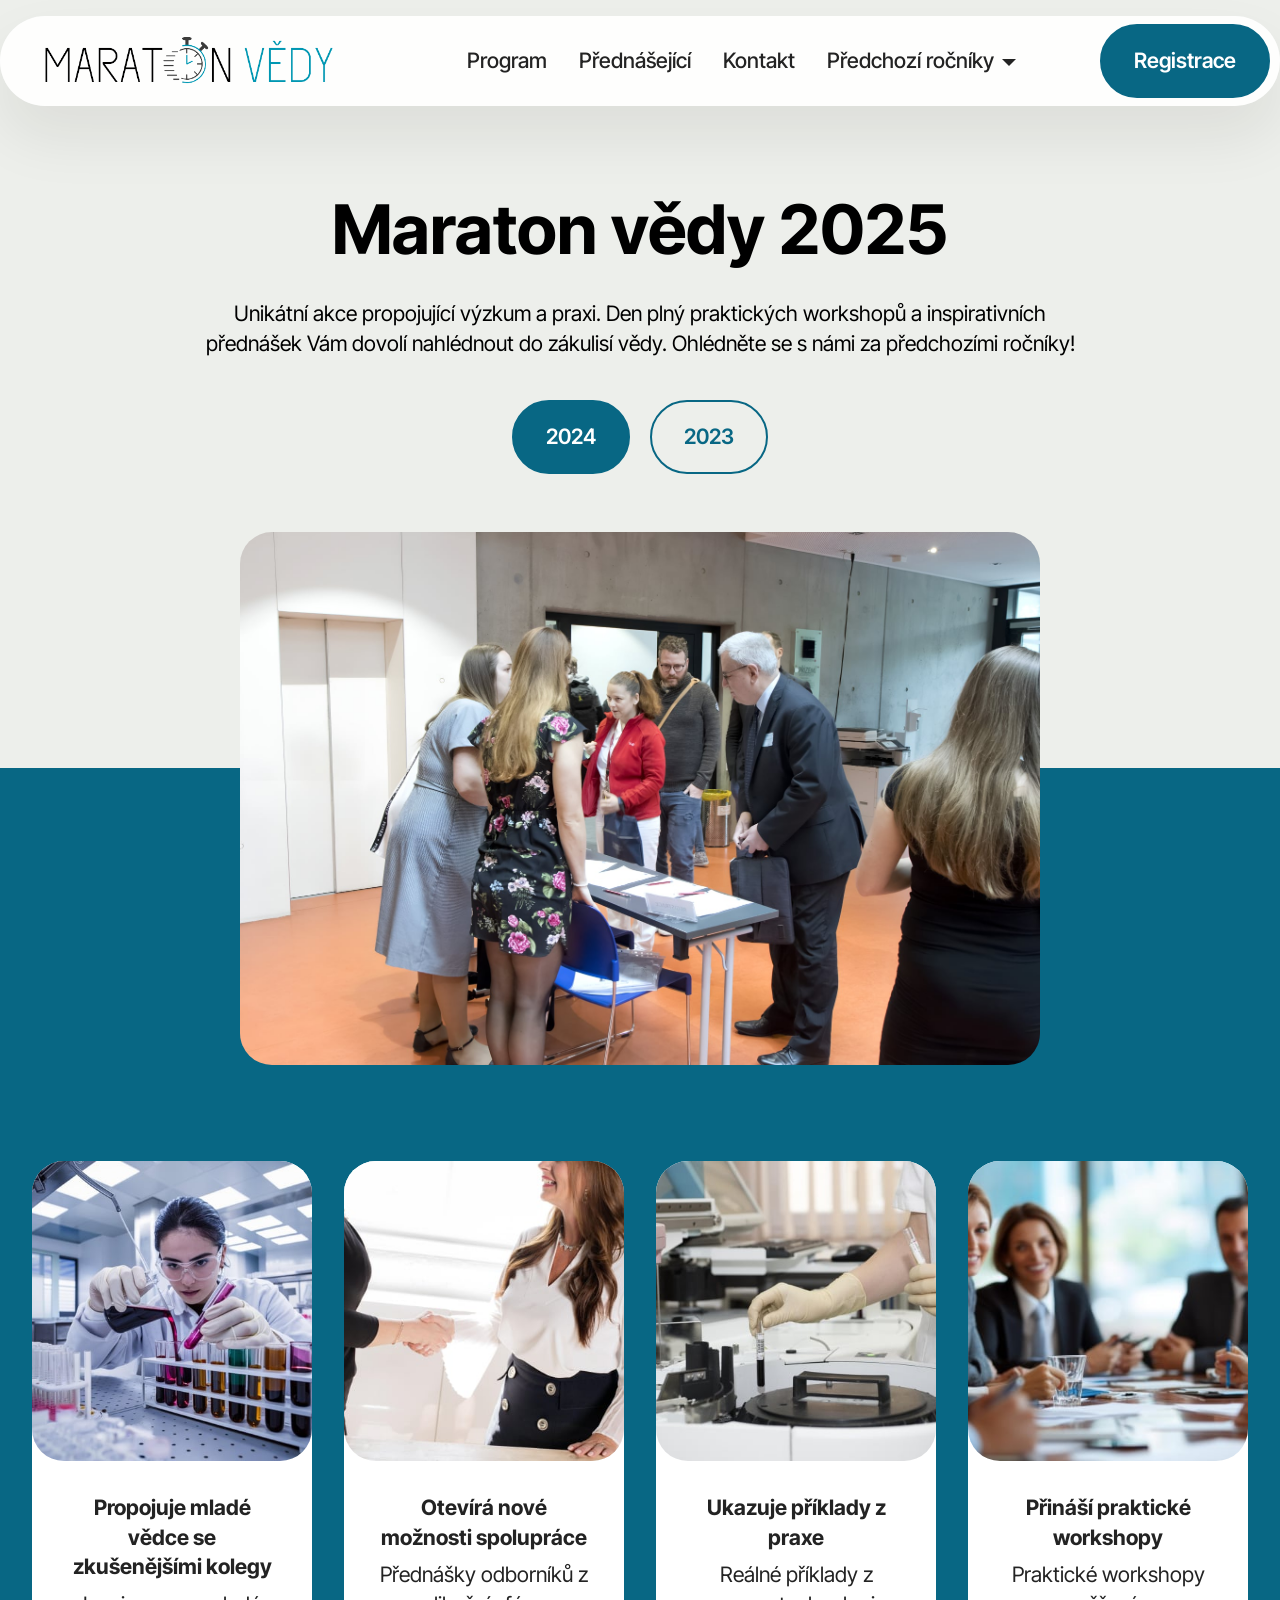
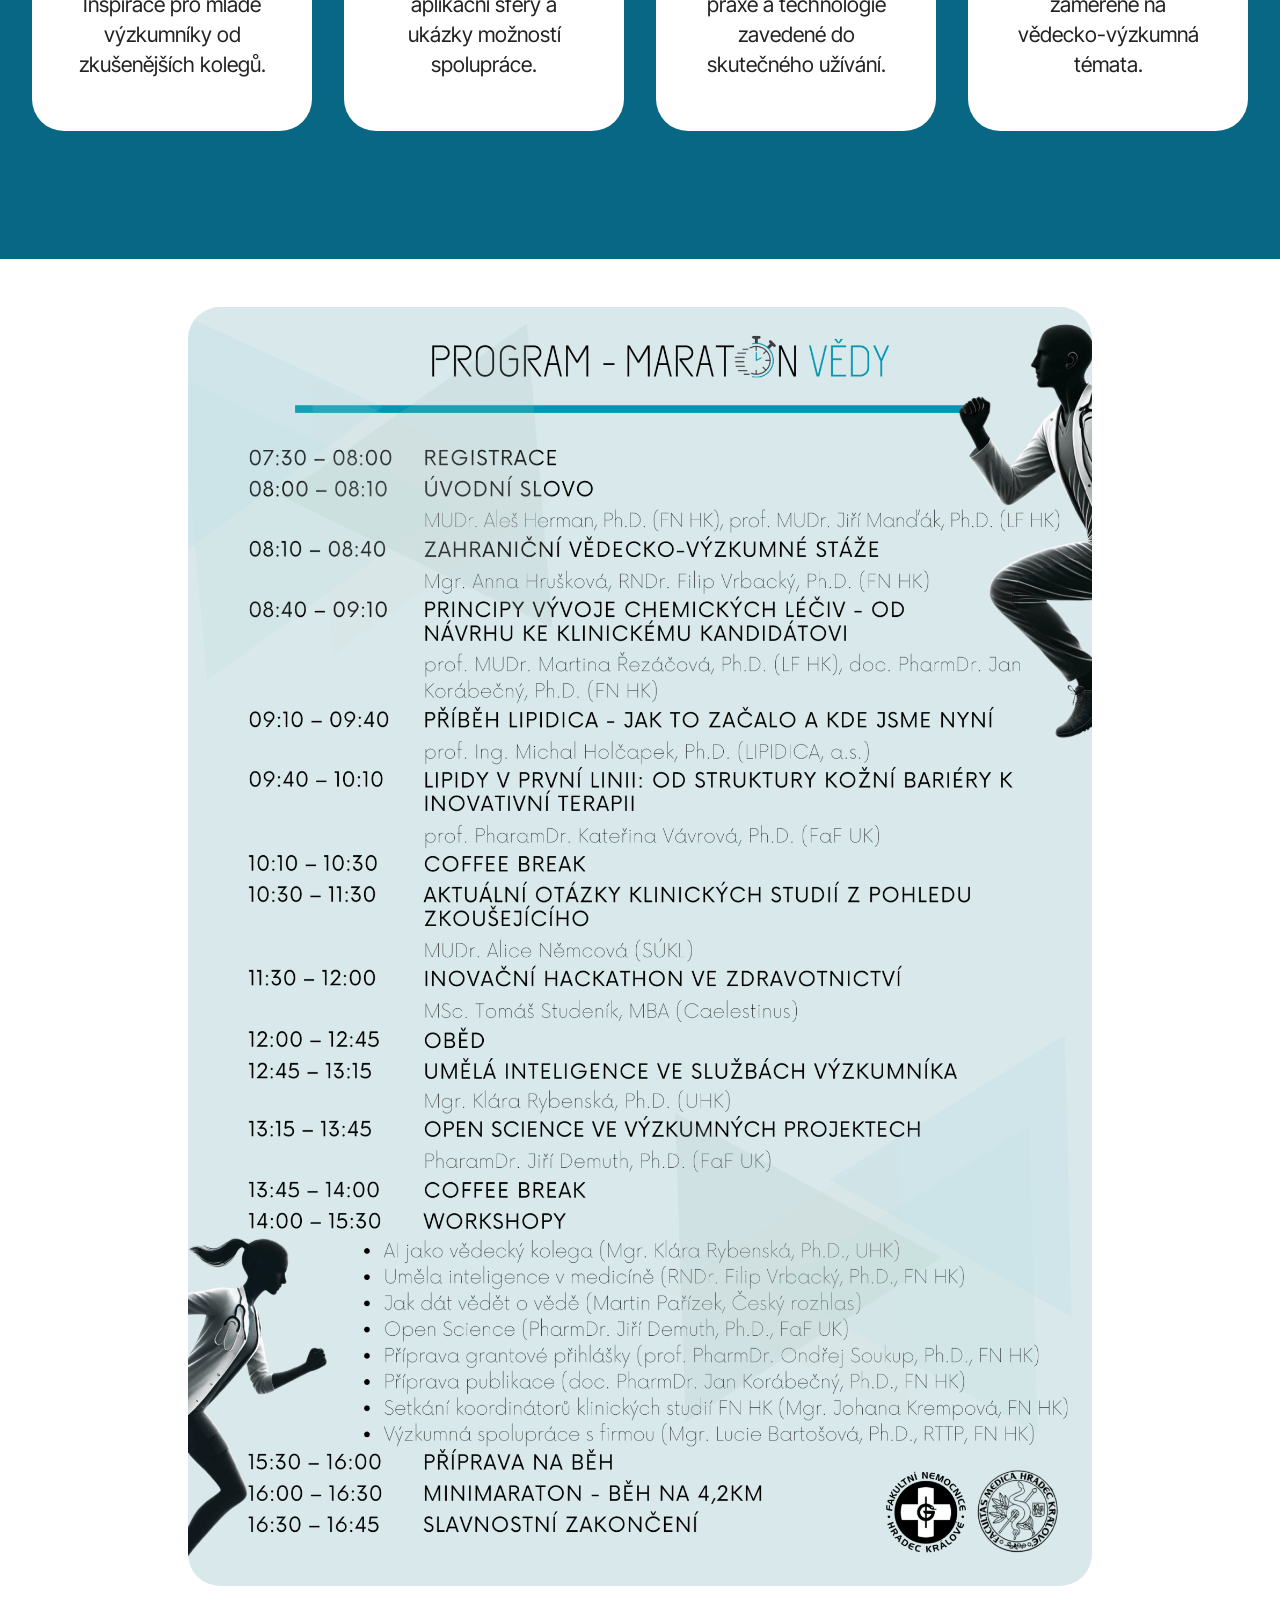
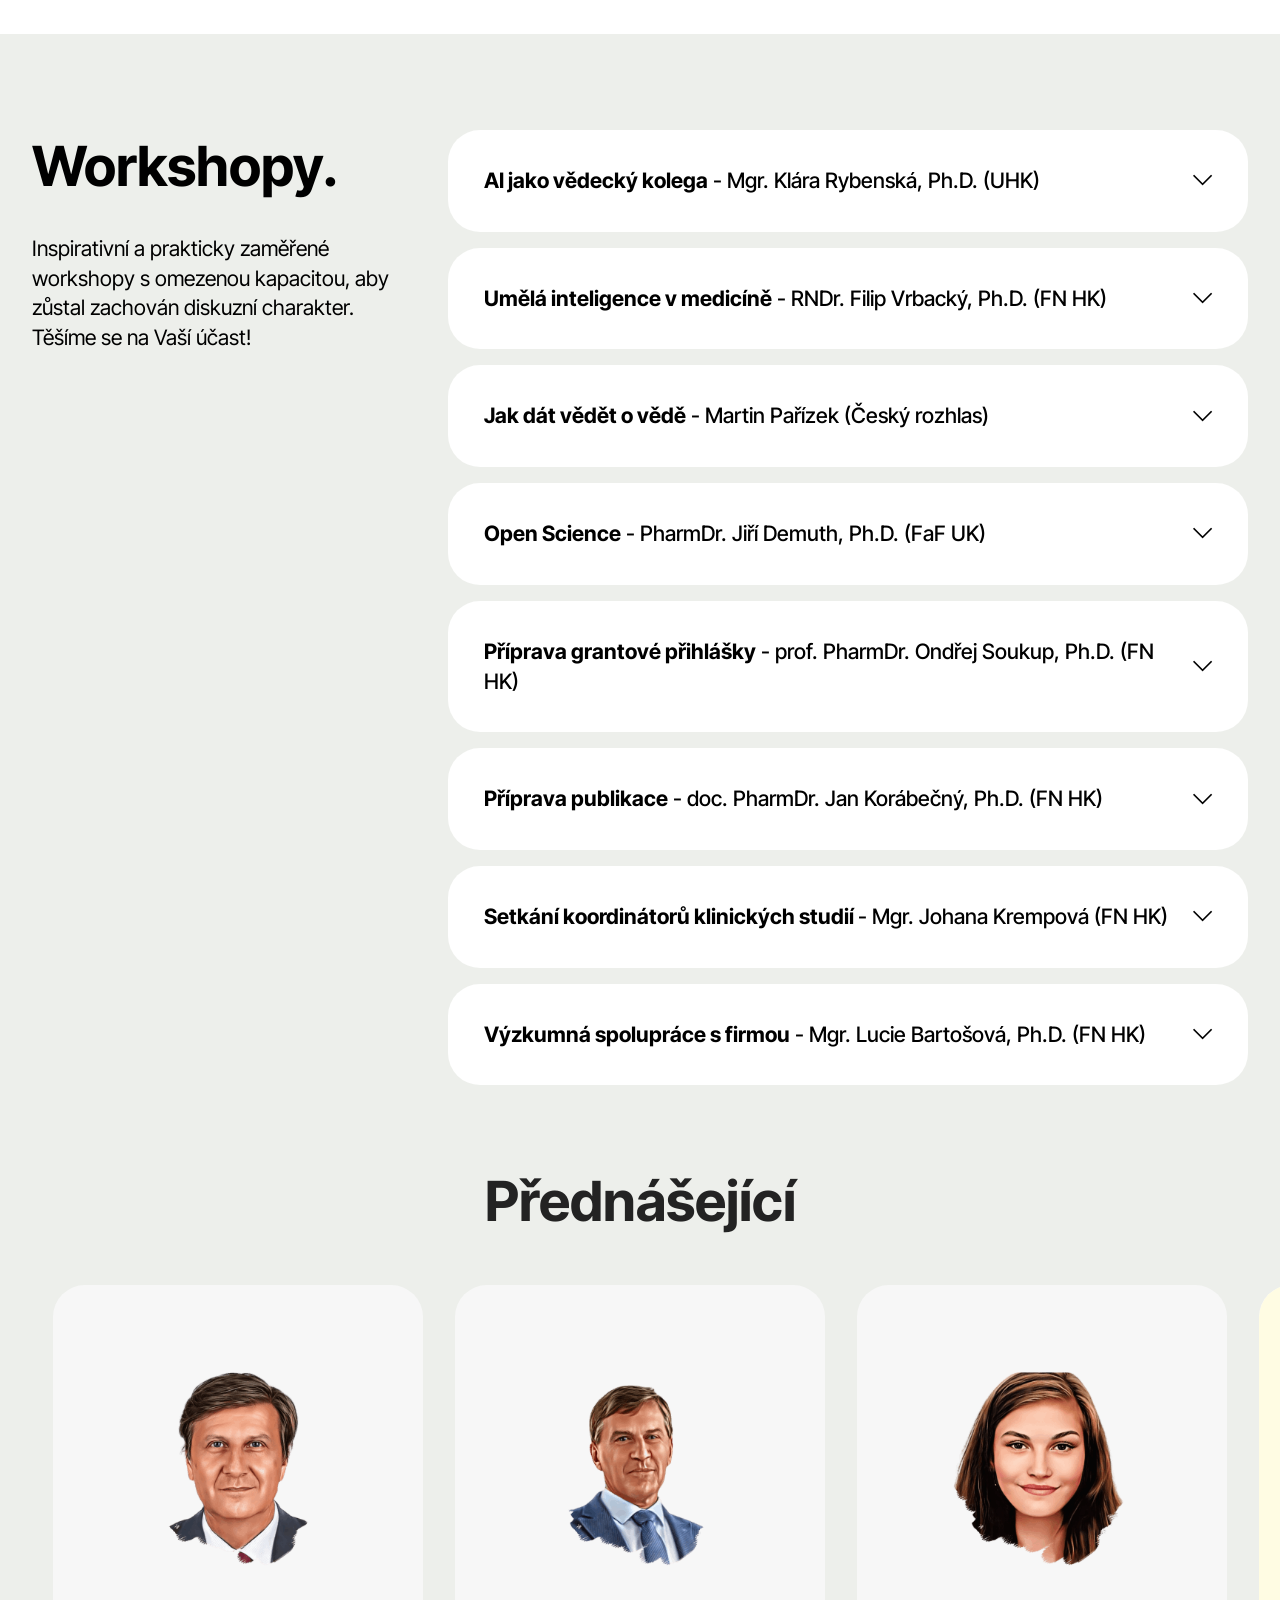
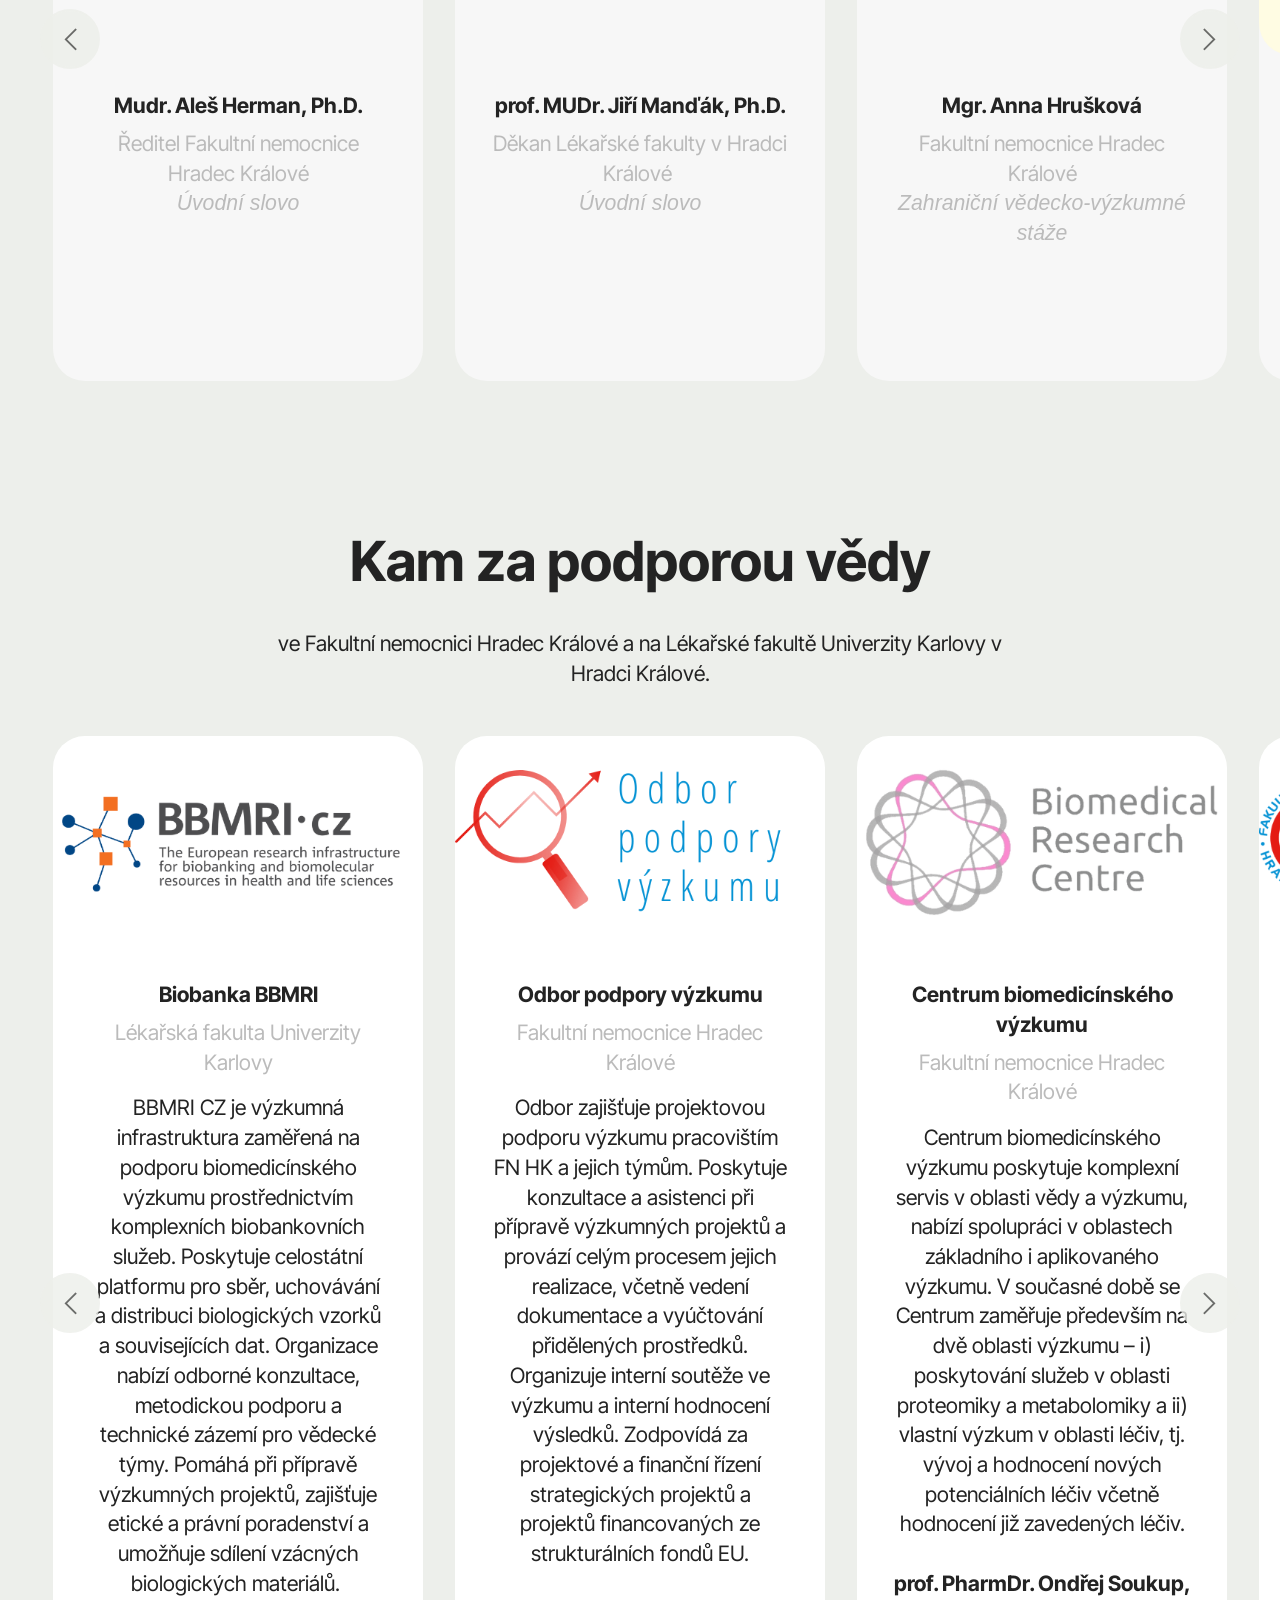
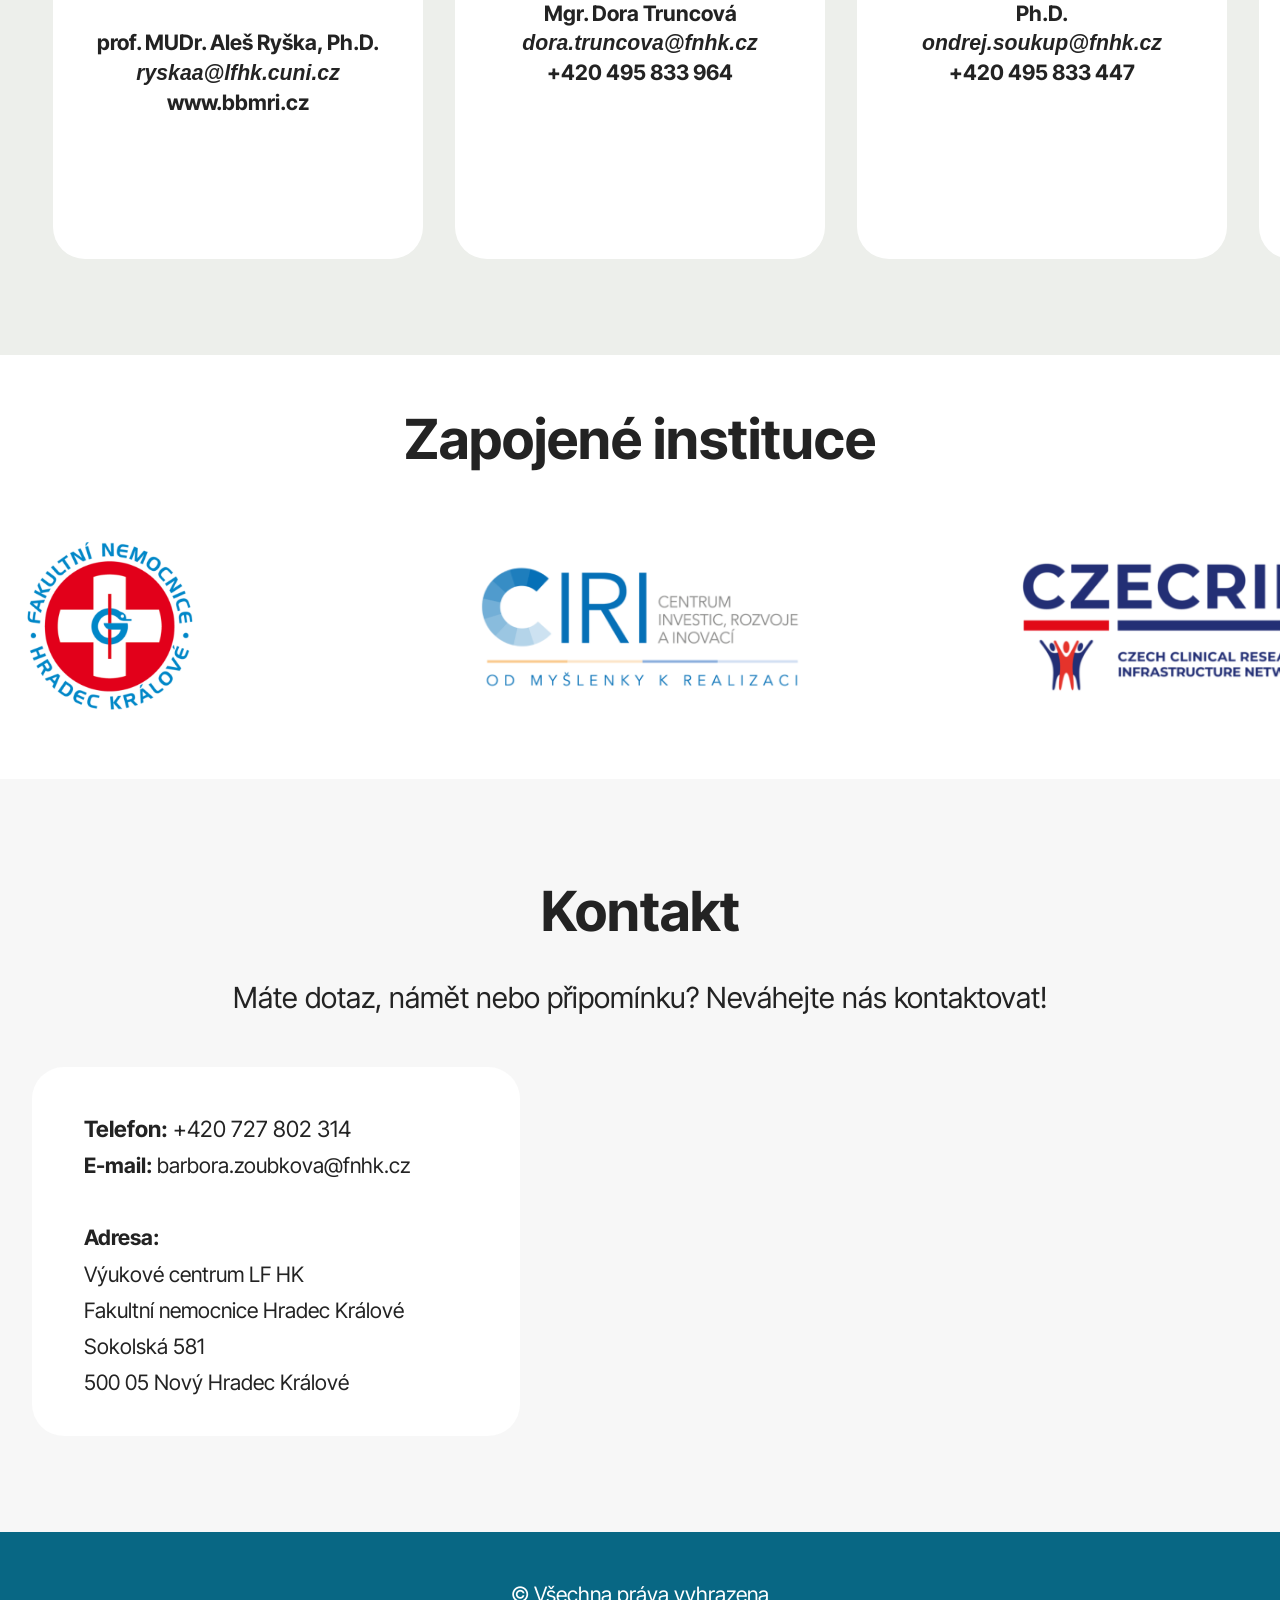
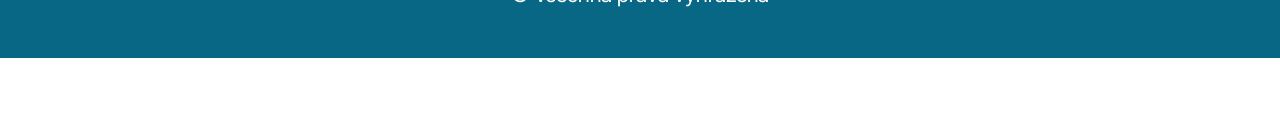
==== commit c0d84935: "create github pages" ====
--- a/index.html
+++ b/index.html
@@ -21,7 +21,7 @@
   <link rel="stylesheet" href="assets/theme/css/style.css">
   <link rel="preload" href="https://fonts.googleapis.com/css?family=Inter+Tight:100,200,300,400,500,600,700,800,900,100i,200i,300i,400i,500i,600i,700i,800i,900i&display=swap" as="style" onload="this.onload=null;this.rel='stylesheet'">
   <noscript><link rel="stylesheet" href="https://fonts.googleapis.com/css?family=Inter+Tight:100,200,300,400,500,600,700,800,900,100i,200i,300i,400i,500i,600i,700i,800i,900i&display=swap"></noscript>
-  <link rel="preload" as="style" href="assets/mobirise/css/mbr-additional.css?v=WhcY8Z"><link rel="stylesheet" href="assets/mobirise/css/mbr-additional.css?v=WhcY8Z" type="text/css">
+  <link rel="preload" as="style" href="assets/mobirise/css/mbr-additional.css?v=xSKx3r"><link rel="stylesheet" href="assets/mobirise/css/mbr-additional.css?v=xSKx3r" type="text/css">
 
   
   
@@ -36,8 +36,8 @@
 		<div class="container">
 			<div class="navbar-brand">
 				<span class="navbar-logo">
-					<a href="https://mobirise.com">
-						<img src="assets/images/bl-jednoduch-logo-interirovho-designu.png-500x82.png" alt="Mobirise Website Builder" style="height: 3rem;">
+					<a href="https://maratonvedy.cz">
+						<img src="assets/images/bl-jednoduch-logo-interirovho-designu.png-500x82.png" alt="Maraton Vědy" style="height: 3rem;">
 					</a>
 				</span>
 				<span class="navbar-caption-wrap"><a class="navbar-caption text-black text-primary display-4" href="index.html#header05-1"></a></span>
@@ -52,16 +52,16 @@
 			</button>
 			<div class="collapse navbar-collapse" id="navbarSupportedContent">
 				<ul class="navbar-nav nav-dropdown" data-app-modern-menu="true"><li class="nav-item">
-						<a class="nav-link link text-black text-primary display-4" href="index.html#header01-7">Program</a>
+						<a class="nav-link link text-black text-primary display-4" href="index.html#image03-1r">Program</a>
 					</li>
 					<li class="nav-item">
-						<a class="nav-link link text-black text-primary display-4" href="index.html#features04-w" aria-expanded="false">Přednášející</a>
+						<a class="nav-link link text-black text-primary display-4" href="index.html#features017-1o" aria-expanded="false">Přednášející</a>
 					</li>
 					<li class="nav-item">
 						<a class="nav-link link text-black text-primary display-4" href="index.html#contacts02-9">Kontakt</a>
-					</li><li class="nav-item dropdown"><a class="nav-link link text-black text-primary dropdown-toggle show display-4" href="index.html#contacts02-9" data-toggle="dropdown-submenu" data-bs-toggle="dropdown" data-bs-auto-close="outside" aria-expanded="true">Předchozí ročníky</a><div class="dropdown-menu show" data-bs-popper="none" aria-labelledby="dropdown-479"><a class="text-black text-primary dropdown-item display-4" href="index.html#contacts02-9">2024</a><a class="text-black text-primary dropdown-item display-4" href="index.html#contacts02-9">2023</a></div></li></ul>
+					</li><li class="nav-item dropdown"><a class="nav-link link text-black text-primary dropdown-toggle display-4" href="index.html#contacts02-9" data-toggle="dropdown-submenu" data-bs-toggle="dropdown" data-bs-auto-close="outside" aria-expanded="false">Předchozí ročníky</a><div class="dropdown-menu" aria-labelledby="dropdown-479"><a class="text-black text-primary dropdown-item display-4" href="maratonvedy2024.html">2024</a><a class="text-black text-primary dropdown-item display-4" href="maratonvedy2023.html">2023</a></div></li></ul>
 				
-				<div class="navbar-buttons mbr-section-btn"><a class="btn btn-primary display-4" href="index.html#form02-6">Registrace</a></div>
+				<div class="navbar-buttons mbr-section-btn"><a class="btn btn-primary display-4" href="https://docs.google.com/forms/d/e/1FAIpQLScxIUYmbifAKgQ4Ggqk94EVEq5QryFcaKj7Etk4oPpxLmvaMw/viewform?usp=header" target="_blank">Registrace</a></div>
 			</div>
 		</div>
 	</nav>
@@ -78,7 +78,7 @@
 			<div class="col-md-12 col-lg-9">
 				<h1 class="mbr-section-title mbr-fonts-style mb-4 display-1"><strong>Maraton vědy 2025</strong></h1>
 				<p class="mbr-text mbr-fonts-style mb-4 display-7">Unikátní akce propojující výzkum a praxi. Den plný praktických workshopů a inspirativních přednášek Vám dovolí nahlédnout do zákulisí vědy. Ohlédněte se s námi za předchozími ročníky!</p>
-				<div class="mbr-section-btn mt-3"><a class="btn btn-primary display-7" href="index.html#form02-6">2024</a> <a class="btn btn-primary-outline display-7" href="index.html#gallery02-v">2023</a></div>
+				<div class="mbr-section-btn mt-3"><a class="btn btn-primary display-7" href="maratonvedy2024.html">2024</a> <a class="btn btn-primary-outline display-7" href="maratonvedy2023.html">2023</a></div>
 			</div>
 		</div>
 		<div class="row mt-5 justify-content-center">
@@ -177,7 +177,7 @@
         
         
         <div class="image-wrapper">
-          <img class="w-100" src="assets/images/maraton-vdy-2025.png-1916x2710.png" alt="Mobirise Website Builder">
+          <img class="w-100" src="assets/images/maraton-vdy-2025.png-1684x2382.png" alt="Mobirise Website Builder">
         </div>
       </div>
     </div>
@@ -392,7 +392,7 @@
 			</div>
 		</div>
 
-		<div class="embla" data-skip-snaps="true" data-align="center" data-contain-scroll="trimSnaps" data-loop="true" data-auto-play-interval="5" data-draggable="true">
+		<div class="embla" data-skip-snaps="true" data-align="center" data-contain-scroll="trimSnaps" data-loop="true" data-auto-play="true" data-auto-play-interval="5" data-draggable="true">
 			<div class="embla__viewport container-fluid">
 				<div class="embla__container">
 					<div class="embla__slide slider-image item active" style="margin-left: 1rem; margin-right: 1rem;">
@@ -1020,7 +1020,7 @@
                 </div>
             </div>
             <div class="map-wrapper col-12 col-md-7">
-                <div class="google-map"><iframe frameborder="0" style="border:0" src="https://www.google.com/maps/embed/v1/place?key=AIzaSyBQ55g-IgRRgXrd803PTWDTb7kd6aAitNQ&amp;q=Sokolská 581, 500 05 Nový Hradec Králové" allowfullscreen=""></iframe></div>
+                <div class="google-map"><iframe frameborder="0" style="border:0" src="https://www.google.com/maps/embed/v1/place?key=AIzaSyAtXm0x23nRCgazjDV2Kl3GTHRP411ougQ&amp;q=Sokolská 581, 500 05 Nový Hradec Králové" allowfullscreen=""></iframe></div>
             </div>
         </div>
     </div>
@@ -1046,7 +1046,7 @@
             </div>
         </div>
     </div>
-</section><section class="display-7" style="padding: 0;align-items: center;justify-content: center;flex-wrap: wrap;    align-content: center;display: flex;position: relative;height: 4rem;"><a href="https://mobiri.se/1731202" style="flex: 1 1;height: 4rem;position: absolute;width: 100%;z-index: 1;"><img alt="" style="height: 4rem;" src="[data-uri]"></a><p style="margin: 0;text-align: center;" class="display-7">&#8204;</p><a style="z-index:1" href="https://mobirise.com/builder/no-code-website-builder.html">No Code Website Builder</a></section><script src="assets/bootstrap/js/bootstrap.bundle.min.js"></script>  <script src="assets/smoothscroll/smooth-scroll.js"></script>  <script src="assets/ytplayer/index.js"></script>  <script src="assets/dropdown/js/navbar-dropdown.js"></script>  <script src="assets/embla/embla.min.js"></script>  <script src="assets/embla/script.js"></script>  <script src="assets/theme/js/script.js"></script>  
+</section><section class="display-7" style="padding: 0;align-items: center;justify-content: center;flex-wrap: wrap;    align-content: center;display: flex;position: relative;height: 4rem;"><a href="https://mobiri.se/1731202" style="flex: 1 1;height: 4rem;position: absolute;width: 100%;z-index: 1;"><img alt="" style="height: 4rem;" src="[data-uri]"></a><p style="margin: 0;text-align: center;" class="display-7">&#8204;</p><a style="z-index:1" href="https://mobirise.com/builder/ai-website-generator.html">AI Website Generator</a></section><script src="assets/bootstrap/js/bootstrap.bundle.min.js"></script>  <script src="assets/smoothscroll/smooth-scroll.js"></script>  <script src="assets/ytplayer/index.js"></script>  <script src="assets/dropdown/js/navbar-dropdown.js"></script>  <script src="assets/embla/embla.min.js"></script>  <script src="assets/embla/script.js"></script>  <script src="assets/theme/js/script.js"></script>  
   
   
   <input name="animation" type="hidden">
--- a/assets/mobirise/css/mbr-additional.css
+++ b/assets/mobirise/css/mbr-additional.css
@@ -2219,3 +2219,1361 @@
 .cid-tJS9NNcTLZ .mbr-section-title {
   color: #ffffff;
 }
+.cid-uHnWAtARtV {
+  z-index: 1000;
+  width: 100%;
+  position: relative;
+}
+.cid-uHnWAtARtV .dropdown-item:before {
+  font-family: Moririse2 !important;
+  content: "\e966";
+  display: inline-block;
+  width: 0;
+  position: absolute;
+  left: 1rem;
+  top: 0.5rem;
+  margin-right: 0.5rem;
+  line-height: 1;
+  font-size: inherit;
+  vertical-align: middle;
+  text-align: center;
+  overflow: hidden;
+  transform: scale(0, 1);
+  transition: all 0.25s ease-in-out;
+}
+@media (max-width: 767px) {
+  .cid-uHnWAtARtV .navbar-toggler {
+    transform: scale(0.8);
+  }
+}
+.cid-uHnWAtARtV .navbar-brand {
+  flex-shrink: 0;
+  align-items: center;
+  margin-right: 0;
+  padding: 10px 0;
+  transition: all 0.3s;
+  word-break: break-word;
+  z-index: 1;
+}
+.cid-uHnWAtARtV .navbar-brand img {
+  max-width: 100%;
+  max-height: 100%;
+  border-radius: 0px !important;
+}
+.cid-uHnWAtARtV .navbar-brand .navbar-caption {
+  line-height: inherit !important;
+}
+.cid-uHnWAtARtV .navbar-brand .navbar-logo a {
+  outline: none;
+}
+.cid-uHnWAtARtV .navbar-nav {
+  margin: auto;
+  margin-left: 0;
+  margin-left: auto;
+}
+.cid-uHnWAtARtV .navbar-nav .nav-item {
+  padding: 0 !important;
+  transition: .3s all !important;
+}
+.cid-uHnWAtARtV .navbar-nav .nav-item .nav-link {
+  padding: 16px !important;
+  margin: 0 !important;
+  border-radius: 1rem !important;
+  transition: .3s all !important;
+}
+.cid-uHnWAtARtV .navbar-nav .nav-item .nav-link:hover {
+  background-color: rgba(27, 31, 10, 0.06);
+}
+.cid-uHnWAtARtV .navbar-nav .open .nav-link::after {
+  transform: rotate(180deg);
+}
+@media (min-width: 992px) {
+  .cid-uHnWAtARtV .navbar-nav .open .nav-link::before {
+    content: "";
+    width: 100%;
+    height: 20px;
+    top: 100%;
+    background: transparent;
+    position: absolute;
+  }
+}
+.cid-uHnWAtARtV .navbar-nav .dropdown-item {
+  padding: 12px !important;
+  border-radius: 0.5rem !important;
+  margin: 0 8px !important;
+  transition: .3s all !important;
+}
+.cid-uHnWAtARtV .navbar-nav .dropdown-item:hover {
+  background-color: rgba(27, 31, 10, 0.06);
+}
+@media (min-width: 992px) {
+  .cid-uHnWAtARtV .navbar-nav {
+    padding-left: 1.5rem;
+  }
+}
+.cid-uHnWAtARtV .nav-link {
+  width: fit-content;
+  position: relative;
+}
+.cid-uHnWAtARtV .navbar-logo {
+  padding-left: 2rem;
+  margin: 0 !important;
+}
+@media (max-width: 767px) {
+  .cid-uHnWAtARtV .navbar-logo {
+    padding-left: 1rem;
+  }
+}
+.cid-uHnWAtARtV .navbar-caption {
+  padding-left: 1rem;
+  padding-right: .5rem;
+}
+@media (max-width: 767px) {
+  .cid-uHnWAtARtV .nav-dropdown {
+    padding-bottom: 0.5rem;
+  }
+}
+.cid-uHnWAtARtV .nav-dropdown .link.dropdown-toggle::after {
+  margin-left: 0.5rem;
+  margin-top: 0.2rem;
+  transition: .3s all;
+}
+.cid-uHnWAtARtV .container {
+  display: flex;
+  height: 90px;
+  padding: 0.5rem 0.6rem;
+  flex-wrap: nowrap;
+  background: rgba(255, 255, 255, 0.9) !important;
+  left: 0;
+  right: 0;
+  -webkit-box-pack: justify;
+  -ms-flex-pack: justify;
+  justify-content: flex-end;
+  -webkit-box-align: center;
+  -webkit-align-items: center;
+  -ms-flex-align: center;
+  align-items: center;
+  border-radius: 100vw;
+  margin-top: 1rem;
+  background-color: #ffffff;
+  box-shadow: 0 30px 60px 0 rgba(27, 31, 10, 0.08);
+}
+@media (max-width: 992px) {
+  .cid-uHnWAtARtV .container {
+    padding-right: 2rem;
+  }
+}
+@media (max-width: 767px) {
+  .cid-uHnWAtARtV .container {
+    width: 95%;
+    height: 56px !important;
+    padding-right: 1rem;
+    margin-top: 0rem;
+  }
+}
+.cid-uHnWAtARtV .iconfont-wrapper {
+  color: #000000 !important;
+  font-size: 1.5rem;
+  padding-right: 0.5rem;
+}
+.cid-uHnWAtARtV .dropdown-menu {
+  flex-wrap: wrap;
+  flex-direction: column;
+  max-width: 100%;
+  padding: 12px 4px !important;
+  border-radius: 1.5rem;
+  transition: .3s all !important;
+  min-width: auto;
+  background: #ffffff;
+  background: rgba(255, 255, 255, 0.9) !important;
+}
+.cid-uHnWAtARtV .nav-item:focus,
+.cid-uHnWAtARtV .nav-link:focus {
+  outline: none;
+}
+.cid-uHnWAtARtV .dropdown .dropdown-menu .dropdown-item {
+  width: auto;
+  transition: all 0.25s ease-in-out;
+}
+.cid-uHnWAtARtV .dropdown .dropdown-menu .dropdown-item::after {
+  right: 0.5rem;
+}
+.cid-uHnWAtARtV .dropdown .dropdown-menu .dropdown-item .mbr-iconfont {
+  margin-right: 0.5rem;
+  vertical-align: sub;
+}
+.cid-uHnWAtARtV .dropdown .dropdown-menu .dropdown-item .mbr-iconfont:before {
+  display: inline-block;
+  transform: scale(1, 1);
+  transition: all 0.25s ease-in-out;
+}
+.cid-uHnWAtARtV .collapsed .dropdown-menu .dropdown-item:before {
+  display: none;
+}
+.cid-uHnWAtARtV .collapsed .dropdown .dropdown-menu .dropdown-item {
+  padding: 0.235em 1.5em 0.235em 1.5em !important;
+  transition: none;
+  margin: 0 !important;
+}
+.cid-uHnWAtARtV .navbar {
+  min-height: 90px;
+  transition: all 0.3s;
+  border-bottom: 1px solid transparent;
+  background: transparent !important;
+  padding: 0 !important;
+  border: none !important;
+  box-shadow: none !important;
+  border-radius: 0 !important;
+}
+.cid-uHnWAtARtV .navbar.opened {
+  transition: all 0.3s;
+}
+.cid-uHnWAtARtV .navbar .dropdown-item {
+  padding: 0.5rem 1.8rem;
+}
+.cid-uHnWAtARtV .navbar .navbar-logo img {
+  width: auto;
+}
+.cid-uHnWAtARtV .navbar .navbar-collapse {
+  z-index: 1;
+  justify-content: flex-end;
+}
+.cid-uHnWAtARtV .navbar.collapsed {
+  justify-content: center;
+}
+.cid-uHnWAtARtV .navbar.collapsed .nav-item .nav-link::before {
+  display: none;
+}
+.cid-uHnWAtARtV .navbar.collapsed.opened .dropdown-menu {
+  top: 0;
+}
+@media (min-width: 992px) {
+  .cid-uHnWAtARtV .navbar.collapsed.opened:not(.navbar-short) .navbar-collapse {
+    max-height: calc(98.5vh - 3rem);
+  }
+}
+.cid-uHnWAtARtV .navbar.collapsed .dropdown-menu .dropdown-submenu {
+  left: 0 !important;
+}
+.cid-uHnWAtARtV .navbar.collapsed .dropdown-menu .dropdown-item:after {
+  right: auto;
+}
+.cid-uHnWAtARtV .navbar.collapsed .dropdown-menu .dropdown-toggle[data-toggle="dropdown-submenu"]:after {
+  margin-left: 0.5rem;
+  margin-top: 0.2rem;
+  border-top: 0.35em solid;
+  border-right: 0.35em solid transparent;
+  border-left: 0.35em solid transparent;
+  border-bottom: 0;
+  top: 41%;
+}
+.cid-uHnWAtARtV .navbar.collapsed ul.navbar-nav li {
+  margin: auto;
+}
+.cid-uHnWAtARtV .navbar.collapsed .dropdown-menu .dropdown-item {
+  padding: 0.25rem 1.5rem;
+  text-align: center;
+}
+.cid-uHnWAtARtV .navbar.collapsed .icons-menu {
+  padding-left: 0;
+  padding-right: 0;
+  padding-top: 0.5rem;
+  padding-bottom: 0.5rem;
+}
+@media (max-width: 767px) {
+  .cid-uHnWAtARtV .navbar {
+    min-height: 72px;
+  }
+  .cid-uHnWAtARtV .navbar .navbar-logo img {
+    height: 2rem !important;
+  }
+}
+@media (max-width: 991px) {
+  .cid-uHnWAtARtV .navbar .nav-item .nav-link::before {
+    display: none;
+  }
+  .cid-uHnWAtARtV .navbar.opened .dropdown-menu {
+    top: 0;
+  }
+  .cid-uHnWAtARtV .navbar .dropdown-menu .dropdown-submenu {
+    left: 0 !important;
+  }
+  .cid-uHnWAtARtV .navbar .dropdown-menu .dropdown-item:after {
+    right: auto;
+  }
+  .cid-uHnWAtARtV .navbar .dropdown-menu .dropdown-toggle[data-toggle="dropdown-submenu"]:after {
+    margin-left: 0.5rem;
+    margin-top: 0.2rem;
+    border-top: 0.35em solid;
+    border-right: 0.35em solid transparent;
+    border-left: 0.35em solid transparent;
+    border-bottom: 0;
+    top: 40%;
+  }
+  .cid-uHnWAtARtV .navbar .dropdown-menu .dropdown-item {
+    padding: 0.25rem 1.5rem !important;
+    text-align: center;
+  }
+  .cid-uHnWAtARtV .navbar .navbar-brand {
+    flex-shrink: initial;
+    flex-basis: auto;
+    word-break: break-word;
+    padding-right: 10px;
+  }
+  .cid-uHnWAtARtV .navbar .navbar-toggler {
+    flex-basis: auto;
+  }
+  .cid-uHnWAtARtV .navbar .icons-menu {
+    padding-left: 0;
+    padding-top: 0.5rem;
+    padding-bottom: 0.5rem;
+  }
+}
+.cid-uHnWAtARtV .navbar.navbar-short .navbar-logo img {
+  height: 2rem;
+}
+.cid-uHnWAtARtV .dropdown-item.active,
+.cid-uHnWAtARtV .dropdown-item:active {
+  background-color: transparent;
+}
+.cid-uHnWAtARtV .navbar-expand-lg .navbar-nav .nav-link {
+  padding: 0;
+}
+.cid-uHnWAtARtV .nav-dropdown .link.dropdown-toggle {
+  margin-right: 1.667em;
+}
+.cid-uHnWAtARtV .nav-dropdown .link.dropdown-toggle[aria-expanded="true"] {
+  margin-right: 0;
+  padding: 0.667em 1.667em;
+}
+.cid-uHnWAtARtV .navbar.navbar-expand-lg .dropdown .dropdown-menu {
+  background: #ffffff;
+}
+.cid-uHnWAtARtV .navbar.navbar-expand-lg .dropdown .dropdown-menu .dropdown-submenu {
+  margin: 0;
+  left: 105%;
+  transform: none;
+  top: -12px;
+}
+.cid-uHnWAtARtV .navbar .dropdown.open > .dropdown-menu {
+  display: flex;
+}
+.cid-uHnWAtARtV ul.navbar-nav {
+  flex-wrap: wrap;
+}
+.cid-uHnWAtARtV .navbar-buttons {
+  text-align: center;
+  min-width: 140px;
+}
+@media (max-width: 992px) {
+  .cid-uHnWAtARtV .navbar-buttons {
+    text-align: left;
+  }
+}
+.cid-uHnWAtARtV button.navbar-toggler {
+  outline: none;
+  width: 31px;
+  height: 20px;
+  cursor: pointer;
+  transition: all 0.2s;
+  position: relative;
+  align-self: center;
+}
+.cid-uHnWAtARtV button.navbar-toggler .hamburger span {
+  position: absolute;
+  right: 0;
+  width: 30px;
+  height: 2px;
+  border-right: 5px;
+  background-color: #000000;
+}
+.cid-uHnWAtARtV button.navbar-toggler .hamburger span:nth-child(1) {
+  top: 0;
+  transition: all 0.2s;
+}
+.cid-uHnWAtARtV button.navbar-toggler .hamburger span:nth-child(2) {
+  top: 8px;
+  transition: all 0.15s;
+}
+.cid-uHnWAtARtV button.navbar-toggler .hamburger span:nth-child(3) {
+  top: 8px;
+  transition: all 0.15s;
+}
+.cid-uHnWAtARtV button.navbar-toggler .hamburger span:nth-child(4) {
+  top: 16px;
+  transition: all 0.2s;
+}
+.cid-uHnWAtARtV nav.opened .hamburger span:nth-child(1) {
+  top: 8px;
+  width: 0;
+  opacity: 0;
+  right: 50%;
+  transition: all 0.2s;
+}
+.cid-uHnWAtARtV nav.opened .hamburger span:nth-child(2) {
+  transform: rotate(45deg);
+  transition: all 0.25s;
+}
+.cid-uHnWAtARtV nav.opened .hamburger span:nth-child(3) {
+  transform: rotate(-45deg);
+  transition: all 0.25s;
+}
+.cid-uHnWAtARtV nav.opened .hamburger span:nth-child(4) {
+  top: 8px;
+  width: 0;
+  opacity: 0;
+  right: 50%;
+  transition: all 0.2s;
+}
+.cid-uHnWAtARtV .navbar-dropdown {
+  padding: 0 1rem;
+}
+.cid-uHnWAtARtV a.nav-link {
+  display: flex;
+  align-items: center;
+  justify-content: center;
+}
+.cid-uHnWAtARtV .icons-menu {
+  flex-wrap: nowrap;
+  display: flex;
+  justify-content: center;
+  padding-left: 1rem;
+  padding-right: 1rem;
+  padding-top: 0.3rem;
+  text-align: center;
+}
+@media (max-width: 992px) {
+  .cid-uHnWAtARtV .icons-menu {
+    justify-content: flex-start;
+    margin-bottom: .5rem;
+  }
+}
+@media screen and (-ms-high-contrast: active), (-ms-high-contrast: none) {
+  .cid-uHnWAtARtV .navbar {
+    height: 70px;
+  }
+  .cid-uHnWAtARtV .navbar.opened {
+    height: auto;
+  }
+  .cid-uHnWAtARtV .nav-item .nav-link:hover::before {
+    width: 175%;
+    max-width: calc(100% + 2rem);
+    left: -1rem;
+  }
+}
+.cid-uHnWAtARtV .navbar .dropdown > .dropdown-menu {
+  display: none;
+  width: max-content;
+  max-width: 500px !important;
+  transform: translateX(-50%);
+  top: calc(100% + 20px);
+  left: 50%;
+}
+.cid-uHnWAtARtV .navbar .dropdown > .dropdown-menu .dropdown-item {
+  line-height: 1 !important;
+}
+.cid-uHnWAtARtV .navbar .dropdown > .dropdown-menu .dropdown .dropdown-item {
+  align-items: center;
+  display: flex;
+  height: max-content !important;
+  min-height: max-content !important;
+}
+.cid-uHnWAtARtV .navbar .dropdown > .dropdown-menu .dropdown .dropdown-item::after {
+  display: inline-block;
+  position: static;
+  margin-left: 0.5rem;
+  margin-top: 0;
+  margin-right: 0;
+  margin-bottom: 0;
+  transition: .3s all;
+  transform: rotate(-90deg);
+}
+.cid-uHnWAtARtV .navbar .dropdown > .dropdown-menu .dropdown.open .dropdown-item::after {
+  transform: rotate(0deg);
+}
+.cid-uHnWAtARtV .mbr-section-btn {
+  margin: -0.6rem -0.6rem;
+}
+.cid-uHnWAtARtV .navbar-toggler {
+  margin-left: 12px;
+  margin-right: 8px;
+  order: 1000;
+}
+@media (max-width: 991px) {
+  .cid-uHnWAtARtV .navbar-brand {
+    margin-right: auto;
+  }
+  .cid-uHnWAtARtV .navbar-collapse {
+    z-index: -1 !important;
+    position: absolute;
+    top: 110%;
+    left: 0;
+    width: 100%;
+    padding: 1rem;
+    border-radius: 1.5rem;
+    background: #ffffff;
+    opacity: 1;
+    border-color: rgba(255, 255, 255, 0.9) !important;
+    background: rgba(255, 255, 255, 0.9) !important;
+    backdrop-filter: blur(8px);
+  }
+  .cid-uHnWAtARtV .navbar-nav .nav-item .nav-link::after {
+    margin-left: 10px;
+  }
+  .cid-uHnWAtARtV .navbar-nav .dropdown-item:hover {
+    background-color: rgba(27, 31, 10, 0.06);
+  }
+  .cid-uHnWAtARtV .navbar .dropdown > .dropdown-menu {
+    max-width: 100% !important;
+    transform: translateX(0);
+    top: 10px;
+    left: 0;
+    padding: 8px !important;
+    border-radius: 1rem;
+    background-color: rgba(27, 31, 10, 0.04) !important;
+  }
+  .cid-uHnWAtARtV .navbar .dropdown > .dropdown-menu .dropdown-item {
+    padding: 8px !important;
+    line-height: 1 !important;
+    margin-bottom: 4px !important;
+  }
+  .cid-uHnWAtARtV .navbar .dropdown > .dropdown-menu .dropdown .dropdown-item {
+    align-items: center;
+    display: flex;
+    height: max-content !important;
+    min-height: max-content !important;
+  }
+  .cid-uHnWAtARtV .navbar .dropdown > .dropdown-menu .dropdown .dropdown-item::after {
+    display: inline-block;
+    position: static;
+    margin-left: 0.5rem;
+    margin-top: 0;
+    margin-right: 0;
+    margin-bottom: 0;
+    transition: .3s all;
+    transform: rotate(0deg);
+  }
+  .cid-uHnWAtARtV .navbar .dropdown > .dropdown-menu .dropdown.open .dropdown-item::after {
+    transform: rotate(180deg);
+  }
+  .cid-uHnWAtARtV .navbar .dropdown > .dropdown-menu .dropdown-submenu {
+    position: static;
+    width: 100%;
+    max-width: 100% !important;
+    transform: translateX(0) !important;
+    top: 0;
+    left: 0;
+    padding: 8px !important;
+    border-radius: 1rem;
+    background-color: rgba(27, 31, 10, 0.04) !important;
+  }
+  .cid-uHnWAtARtV .navbar .dropdown.open > .dropdown-menu {
+    display: flex !important;
+    flex-direction: column;
+    align-items: flex-start;
+  }
+}
+@media (max-width: 575px) {
+  .cid-uHnWAtARtV .navbar-collapse {
+    padding: 1rem;
+  }
+}
+.cid-uHnWAtU9u9 {
+  padding-top: 9rem;
+  padding-bottom: 0rem;
+  background-color: #ffffff;
+}
+.cid-uHnWAtU9u9 h6 {
+  line-height: 1.2;
+}
+.cid-uHnWAtU9u9 img,
+.cid-uHnWAtU9u9 .item-img {
+  width: 100%;
+  height: 100%;
+}
+.cid-uHnWAtU9u9 .item:focus,
+.cid-uHnWAtU9u9 span:focus {
+  outline: none;
+}
+.cid-uHnWAtU9u9 .item-wrapper {
+  position: relative;
+  display: flex;
+  flex-flow: column nowrap;
+  margin-bottom: 2rem;
+}
+.cid-uHnWAtU9u9 .mbr-section-btn {
+  margin-top: auto !important;
+  text-align: center;
+}
+.cid-uHnWAtU9u9 .mbr-section-title {
+  color: #000000;
+}
+.cid-uHnWAtU9u9 .mbr-text,
+.cid-uHnWAtU9u9 .mbr-section-btn {
+  color: #000000;
+}
+.cid-uHnWAtU9u9 .item-title {
+  color: #000000;
+  text-align: center;
+}
+.cid-uHnWAtU9u9 .item-subtitle {
+  color: #000000;
+  text-align: center;
+}
+.cid-uHnWAtU9u9 .item-text {
+  color: #000000;
+  text-align: center;
+}
+.cid-uHnWAtU9u9 .content-head {
+  max-width: 800px;
+}
+@media (max-width: 767px) {
+  .cid-uHnWAtU9u9 .item-wrapper {
+    margin-bottom: 1rem;
+  }
+}
+.cid-uHnWAu5n7X {
+  padding-top: 0rem;
+  padding-bottom: 3rem;
+  background-color: #086784;
+}
+@media (max-width: 991px) {
+  .cid-uHnWAu5n7X .container {
+    padding: 0 16px;
+  }
+}
+@media (max-width: 767px) {
+  .cid-uHnWAu5n7X .container {
+    padding: 0 12px;
+  }
+}
+.cid-uHnWAu5n7X .social-row {
+  display: flex;
+  justify-content: center;
+  align-items: center;
+  flex-wrap: wrap;
+}
+.cid-uHnWAu5n7X .social-row .soc-item {
+  margin: 8px;
+}
+.cid-uHnWAu5n7X .social-row .soc-item a:hover .mbr-iconfont,
+.cid-uHnWAu5n7X .social-row .soc-item a:focus .mbr-iconfont {
+  background-color: #f7f7f7;
+}
+.cid-uHnWAu5n7X .social-row .soc-item a .mbr-iconfont {
+  width: 72px;
+  height: 72px;
+  display: flex;
+  align-items: center;
+  justify-content: center;
+  border-radius: 100%;
+  font-size: 32px;
+  background-color: #ffffff;
+  color: #2b7a69;
+  transition: all 0.3s ease-in-out;
+}
+.cid-uHnWAu5n7X .row-links {
+  width: 100%;
+  justify-content: center;
+}
+.cid-uHnWAu5n7X .header-menu {
+  list-style: none;
+  display: flex;
+  justify-content: center;
+  flex-wrap: wrap;
+  padding: 0;
+  margin-bottom: 0;
+}
+.cid-uHnWAu5n7X .header-menu li {
+  padding: 0 1rem 1rem 1rem;
+}
+.cid-uHnWAu5n7X .header-menu li p {
+  margin: 0;
+}
+.cid-uHnWAu5n7X .copyright {
+  margin-bottom: 0;
+  color: #ffffff;
+  text-align: center;
+}
+.cid-uHnWAu5n7X .mbr-section-title {
+  color: #ffffff;
+}
+.cid-tJS6tZXiPa {
+  z-index: 1000;
+  width: 100%;
+  position: relative;
+}
+.cid-tJS6tZXiPa .dropdown-item:before {
+  font-family: Moririse2 !important;
+  content: "\e966";
+  display: inline-block;
+  width: 0;
+  position: absolute;
+  left: 1rem;
+  top: 0.5rem;
+  margin-right: 0.5rem;
+  line-height: 1;
+  font-size: inherit;
+  vertical-align: middle;
+  text-align: center;
+  overflow: hidden;
+  transform: scale(0, 1);
+  transition: all 0.25s ease-in-out;
+}
+@media (max-width: 767px) {
+  .cid-tJS6tZXiPa .navbar-toggler {
+    transform: scale(0.8);
+  }
+}
+.cid-tJS6tZXiPa .navbar-brand {
+  flex-shrink: 0;
+  align-items: center;
+  margin-right: 0;
+  padding: 10px 0;
+  transition: all 0.3s;
+  word-break: break-word;
+  z-index: 1;
+}
+.cid-tJS6tZXiPa .navbar-brand img {
+  max-width: 100%;
+  max-height: 100%;
+  border-radius: 0px !important;
+}
+.cid-tJS6tZXiPa .navbar-brand .navbar-caption {
+  line-height: inherit !important;
+}
+.cid-tJS6tZXiPa .navbar-brand .navbar-logo a {
+  outline: none;
+}
+.cid-tJS6tZXiPa .navbar-nav {
+  margin: auto;
+  margin-left: 0;
+  margin-left: auto;
+}
+.cid-tJS6tZXiPa .navbar-nav .nav-item {
+  padding: 0 !important;
+  transition: .3s all !important;
+}
+.cid-tJS6tZXiPa .navbar-nav .nav-item .nav-link {
+  padding: 16px !important;
+  margin: 0 !important;
+  border-radius: 1rem !important;
+  transition: .3s all !important;
+}
+.cid-tJS6tZXiPa .navbar-nav .nav-item .nav-link:hover {
+  background-color: rgba(27, 31, 10, 0.06);
+}
+.cid-tJS6tZXiPa .navbar-nav .open .nav-link::after {
+  transform: rotate(180deg);
+}
+@media (min-width: 992px) {
+  .cid-tJS6tZXiPa .navbar-nav .open .nav-link::before {
+    content: "";
+    width: 100%;
+    height: 20px;
+    top: 100%;
+    background: transparent;
+    position: absolute;
+  }
+}
+.cid-tJS6tZXiPa .navbar-nav .dropdown-item {
+  padding: 12px !important;
+  border-radius: 0.5rem !important;
+  margin: 0 8px !important;
+  transition: .3s all !important;
+}
+.cid-tJS6tZXiPa .navbar-nav .dropdown-item:hover {
+  background-color: rgba(27, 31, 10, 0.06);
+}
+@media (min-width: 992px) {
+  .cid-tJS6tZXiPa .navbar-nav {
+    padding-left: 1.5rem;
+  }
+}
+.cid-tJS6tZXiPa .nav-link {
+  width: fit-content;
+  position: relative;
+}
+.cid-tJS6tZXiPa .navbar-logo {
+  padding-left: 2rem;
+  margin: 0 !important;
+}
+@media (max-width: 767px) {
+  .cid-tJS6tZXiPa .navbar-logo {
+    padding-left: 1rem;
+  }
+}
+.cid-tJS6tZXiPa .navbar-caption {
+  padding-left: 1rem;
+  padding-right: .5rem;
+}
+@media (max-width: 767px) {
+  .cid-tJS6tZXiPa .nav-dropdown {
+    padding-bottom: 0.5rem;
+  }
+}
+.cid-tJS6tZXiPa .nav-dropdown .link.dropdown-toggle::after {
+  margin-left: 0.5rem;
+  margin-top: 0.2rem;
+  transition: .3s all;
+}
+.cid-tJS6tZXiPa .container {
+  display: flex;
+  height: 90px;
+  padding: 0.5rem 0.6rem;
+  flex-wrap: nowrap;
+  background: rgba(255, 255, 255, 0.9) !important;
+  left: 0;
+  right: 0;
+  -webkit-box-pack: justify;
+  -ms-flex-pack: justify;
+  justify-content: flex-end;
+  -webkit-box-align: center;
+  -webkit-align-items: center;
+  -ms-flex-align: center;
+  align-items: center;
+  border-radius: 100vw;
+  margin-top: 1rem;
+  background-color: #ffffff;
+  box-shadow: 0 30px 60px 0 rgba(27, 31, 10, 0.08);
+}
+@media (max-width: 992px) {
+  .cid-tJS6tZXiPa .container {
+    padding-right: 2rem;
+  }
+}
+@media (max-width: 767px) {
+  .cid-tJS6tZXiPa .container {
+    width: 95%;
+    height: 56px !important;
+    padding-right: 1rem;
+    margin-top: 0rem;
+  }
+}
+.cid-tJS6tZXiPa .iconfont-wrapper {
+  color: #000000 !important;
+  font-size: 1.5rem;
+  padding-right: 0.5rem;
+}
+.cid-tJS6tZXiPa .dropdown-menu {
+  flex-wrap: wrap;
+  flex-direction: column;
+  max-width: 100%;
+  padding: 12px 4px !important;
+  border-radius: 1.5rem;
+  transition: .3s all !important;
+  min-width: auto;
+  background: #ffffff;
+  background: rgba(255, 255, 255, 0.9) !important;
+}
+.cid-tJS6tZXiPa .nav-item:focus,
+.cid-tJS6tZXiPa .nav-link:focus {
+  outline: none;
+}
+.cid-tJS6tZXiPa .dropdown .dropdown-menu .dropdown-item {
+  width: auto;
+  transition: all 0.25s ease-in-out;
+}
+.cid-tJS6tZXiPa .dropdown .dropdown-menu .dropdown-item::after {
+  right: 0.5rem;
+}
+.cid-tJS6tZXiPa .dropdown .dropdown-menu .dropdown-item .mbr-iconfont {
+  margin-right: 0.5rem;
+  vertical-align: sub;
+}
+.cid-tJS6tZXiPa .dropdown .dropdown-menu .dropdown-item .mbr-iconfont:before {
+  display: inline-block;
+  transform: scale(1, 1);
+  transition: all 0.25s ease-in-out;
+}
+.cid-tJS6tZXiPa .collapsed .dropdown-menu .dropdown-item:before {
+  display: none;
+}
+.cid-tJS6tZXiPa .collapsed .dropdown .dropdown-menu .dropdown-item {
+  padding: 0.235em 1.5em 0.235em 1.5em !important;
+  transition: none;
+  margin: 0 !important;
+}
+.cid-tJS6tZXiPa .navbar {
+  min-height: 90px;
+  transition: all 0.3s;
+  border-bottom: 1px solid transparent;
+  background: transparent !important;
+  padding: 0 !important;
+  border: none !important;
+  box-shadow: none !important;
+  border-radius: 0 !important;
+}
+.cid-tJS6tZXiPa .navbar.opened {
+  transition: all 0.3s;
+}
+.cid-tJS6tZXiPa .navbar .dropdown-item {
+  padding: 0.5rem 1.8rem;
+}
+.cid-tJS6tZXiPa .navbar .navbar-logo img {
+  width: auto;
+}
+.cid-tJS6tZXiPa .navbar .navbar-collapse {
+  z-index: 1;
+  justify-content: flex-end;
+}
+.cid-tJS6tZXiPa .navbar.collapsed {
+  justify-content: center;
+}
+.cid-tJS6tZXiPa .navbar.collapsed .nav-item .nav-link::before {
+  display: none;
+}
+.cid-tJS6tZXiPa .navbar.collapsed.opened .dropdown-menu {
+  top: 0;
+}
+@media (min-width: 992px) {
+  .cid-tJS6tZXiPa .navbar.collapsed.opened:not(.navbar-short) .navbar-collapse {
+    max-height: calc(98.5vh - 3rem);
+  }
+}
+.cid-tJS6tZXiPa .navbar.collapsed .dropdown-menu .dropdown-submenu {
+  left: 0 !important;
+}
+.cid-tJS6tZXiPa .navbar.collapsed .dropdown-menu .dropdown-item:after {
+  right: auto;
+}
+.cid-tJS6tZXiPa .navbar.collapsed .dropdown-menu .dropdown-toggle[data-toggle="dropdown-submenu"]:after {
+  margin-left: 0.5rem;
+  margin-top: 0.2rem;
+  border-top: 0.35em solid;
+  border-right: 0.35em solid transparent;
+  border-left: 0.35em solid transparent;
+  border-bottom: 0;
+  top: 41%;
+}
+.cid-tJS6tZXiPa .navbar.collapsed ul.navbar-nav li {
+  margin: auto;
+}
+.cid-tJS6tZXiPa .navbar.collapsed .dropdown-menu .dropdown-item {
+  padding: 0.25rem 1.5rem;
+  text-align: center;
+}
+.cid-tJS6tZXiPa .navbar.collapsed .icons-menu {
+  padding-left: 0;
+  padding-right: 0;
+  padding-top: 0.5rem;
+  padding-bottom: 0.5rem;
+}
+@media (max-width: 767px) {
+  .cid-tJS6tZXiPa .navbar {
+    min-height: 72px;
+  }
+  .cid-tJS6tZXiPa .navbar .navbar-logo img {
+    height: 2rem !important;
+  }
+}
+@media (max-width: 991px) {
+  .cid-tJS6tZXiPa .navbar .nav-item .nav-link::before {
+    display: none;
+  }
+  .cid-tJS6tZXiPa .navbar.opened .dropdown-menu {
+    top: 0;
+  }
+  .cid-tJS6tZXiPa .navbar .dropdown-menu .dropdown-submenu {
+    left: 0 !important;
+  }
+  .cid-tJS6tZXiPa .navbar .dropdown-menu .dropdown-item:after {
+    right: auto;
+  }
+  .cid-tJS6tZXiPa .navbar .dropdown-menu .dropdown-toggle[data-toggle="dropdown-submenu"]:after {
+    margin-left: 0.5rem;
+    margin-top: 0.2rem;
+    border-top: 0.35em solid;
+    border-right: 0.35em solid transparent;
+    border-left: 0.35em solid transparent;
+    border-bottom: 0;
+    top: 40%;
+  }
+  .cid-tJS6tZXiPa .navbar .dropdown-menu .dropdown-item {
+    padding: 0.25rem 1.5rem !important;
+    text-align: center;
+  }
+  .cid-tJS6tZXiPa .navbar .navbar-brand {
+    flex-shrink: initial;
+    flex-basis: auto;
+    word-break: break-word;
+    padding-right: 10px;
+  }
+  .cid-tJS6tZXiPa .navbar .navbar-toggler {
+    flex-basis: auto;
+  }
+  .cid-tJS6tZXiPa .navbar .icons-menu {
+    padding-left: 0;
+    padding-top: 0.5rem;
+    padding-bottom: 0.5rem;
+  }
+}
+.cid-tJS6tZXiPa .navbar.navbar-short .navbar-logo img {
+  height: 2rem;
+}
+.cid-tJS6tZXiPa .dropdown-item.active,
+.cid-tJS6tZXiPa .dropdown-item:active {
+  background-color: transparent;
+}
+.cid-tJS6tZXiPa .navbar-expand-lg .navbar-nav .nav-link {
+  padding: 0;
+}
+.cid-tJS6tZXiPa .nav-dropdown .link.dropdown-toggle {
+  margin-right: 1.667em;
+}
+.cid-tJS6tZXiPa .nav-dropdown .link.dropdown-toggle[aria-expanded="true"] {
+  margin-right: 0;
+  padding: 0.667em 1.667em;
+}
+.cid-tJS6tZXiPa .navbar.navbar-expand-lg .dropdown .dropdown-menu {
+  background: #ffffff;
+}
+.cid-tJS6tZXiPa .navbar.navbar-expand-lg .dropdown .dropdown-menu .dropdown-submenu {
+  margin: 0;
+  left: 105%;
+  transform: none;
+  top: -12px;
+}
+.cid-tJS6tZXiPa .navbar .dropdown.open > .dropdown-menu {
+  display: flex;
+}
+.cid-tJS6tZXiPa ul.navbar-nav {
+  flex-wrap: wrap;
+}
+.cid-tJS6tZXiPa .navbar-buttons {
+  text-align: center;
+  min-width: 140px;
+}
+@media (max-width: 992px) {
+  .cid-tJS6tZXiPa .navbar-buttons {
+    text-align: left;
+  }
+}
+.cid-tJS6tZXiPa button.navbar-toggler {
+  outline: none;
+  width: 31px;
+  height: 20px;
+  cursor: pointer;
+  transition: all 0.2s;
+  position: relative;
+  align-self: center;
+}
+.cid-tJS6tZXiPa button.navbar-toggler .hamburger span {
+  position: absolute;
+  right: 0;
+  width: 30px;
+  height: 2px;
+  border-right: 5px;
+  background-color: #000000;
+}
+.cid-tJS6tZXiPa button.navbar-toggler .hamburger span:nth-child(1) {
+  top: 0;
+  transition: all 0.2s;
+}
+.cid-tJS6tZXiPa button.navbar-toggler .hamburger span:nth-child(2) {
+  top: 8px;
+  transition: all 0.15s;
+}
+.cid-tJS6tZXiPa button.navbar-toggler .hamburger span:nth-child(3) {
+  top: 8px;
+  transition: all 0.15s;
+}
+.cid-tJS6tZXiPa button.navbar-toggler .hamburger span:nth-child(4) {
+  top: 16px;
+  transition: all 0.2s;
+}
+.cid-tJS6tZXiPa nav.opened .hamburger span:nth-child(1) {
+  top: 8px;
+  width: 0;
+  opacity: 0;
+  right: 50%;
+  transition: all 0.2s;
+}
+.cid-tJS6tZXiPa nav.opened .hamburger span:nth-child(2) {
+  transform: rotate(45deg);
+  transition: all 0.25s;
+}
+.cid-tJS6tZXiPa nav.opened .hamburger span:nth-child(3) {
+  transform: rotate(-45deg);
+  transition: all 0.25s;
+}
+.cid-tJS6tZXiPa nav.opened .hamburger span:nth-child(4) {
+  top: 8px;
+  width: 0;
+  opacity: 0;
+  right: 50%;
+  transition: all 0.2s;
+}
+.cid-tJS6tZXiPa .navbar-dropdown {
+  padding: 0 1rem;
+}
+.cid-tJS6tZXiPa a.nav-link {
+  display: flex;
+  align-items: center;
+  justify-content: center;
+}
+.cid-tJS6tZXiPa .icons-menu {
+  flex-wrap: nowrap;
+  display: flex;
+  justify-content: center;
+  padding-left: 1rem;
+  padding-right: 1rem;
+  padding-top: 0.3rem;
+  text-align: center;
+}
+@media (max-width: 992px) {
+  .cid-tJS6tZXiPa .icons-menu {
+    justify-content: flex-start;
+    margin-bottom: .5rem;
+  }
+}
+@media screen and (-ms-high-contrast: active), (-ms-high-contrast: none) {
+  .cid-tJS6tZXiPa .navbar {
+    height: 70px;
+  }
+  .cid-tJS6tZXiPa .navbar.opened {
+    height: auto;
+  }
+  .cid-tJS6tZXiPa .nav-item .nav-link:hover::before {
+    width: 175%;
+    max-width: calc(100% + 2rem);
+    left: -1rem;
+  }
+}
+.cid-tJS6tZXiPa .navbar .dropdown > .dropdown-menu {
+  display: none;
+  width: max-content;
+  max-width: 500px !important;
+  transform: translateX(-50%);
+  top: calc(100% + 20px);
+  left: 50%;
+}
+.cid-tJS6tZXiPa .navbar .dropdown > .dropdown-menu .dropdown-item {
+  line-height: 1 !important;
+}
+.cid-tJS6tZXiPa .navbar .dropdown > .dropdown-menu .dropdown .dropdown-item {
+  align-items: center;
+  display: flex;
+  height: max-content !important;
+  min-height: max-content !important;
+}
+.cid-tJS6tZXiPa .navbar .dropdown > .dropdown-menu .dropdown .dropdown-item::after {
+  display: inline-block;
+  position: static;
+  margin-left: 0.5rem;
+  margin-top: 0;
+  margin-right: 0;
+  margin-bottom: 0;
+  transition: .3s all;
+  transform: rotate(-90deg);
+}
+.cid-tJS6tZXiPa .navbar .dropdown > .dropdown-menu .dropdown.open .dropdown-item::after {
+  transform: rotate(0deg);
+}
+.cid-tJS6tZXiPa .mbr-section-btn {
+  margin: -0.6rem -0.6rem;
+}
+.cid-tJS6tZXiPa .navbar-toggler {
+  margin-left: 12px;
+  margin-right: 8px;
+  order: 1000;
+}
+@media (max-width: 991px) {
+  .cid-tJS6tZXiPa .navbar-brand {
+    margin-right: auto;
+  }
+  .cid-tJS6tZXiPa .navbar-collapse {
+    z-index: -1 !important;
+    position: absolute;
+    top: 110%;
+    left: 0;
+    width: 100%;
+    padding: 1rem;
+    border-radius: 1.5rem;
+    background: #ffffff;
+    opacity: 1;
+    border-color: rgba(255, 255, 255, 0.9) !important;
+    background: rgba(255, 255, 255, 0.9) !important;
+    backdrop-filter: blur(8px);
+  }
+  .cid-tJS6tZXiPa .navbar-nav .nav-item .nav-link::after {
+    margin-left: 10px;
+  }
+  .cid-tJS6tZXiPa .navbar-nav .dropdown-item:hover {
+    background-color: rgba(27, 31, 10, 0.06);
+  }
+  .cid-tJS6tZXiPa .navbar .dropdown > .dropdown-menu {
+    max-width: 100% !important;
+    transform: translateX(0);
+    top: 10px;
+    left: 0;
+    padding: 8px !important;
+    border-radius: 1rem;
+    background-color: rgba(27, 31, 10, 0.04) !important;
+  }
+  .cid-tJS6tZXiPa .navbar .dropdown > .dropdown-menu .dropdown-item {
+    padding: 8px !important;
+    line-height: 1 !important;
+    margin-bottom: 4px !important;
+  }
+  .cid-tJS6tZXiPa .navbar .dropdown > .dropdown-menu .dropdown .dropdown-item {
+    align-items: center;
+    display: flex;
+    height: max-content !important;
+    min-height: max-content !important;
+  }
+  .cid-tJS6tZXiPa .navbar .dropdown > .dropdown-menu .dropdown .dropdown-item::after {
+    display: inline-block;
+    position: static;
+    margin-left: 0.5rem;
+    margin-top: 0;
+    margin-right: 0;
+    margin-bottom: 0;
+    transition: .3s all;
+    transform: rotate(0deg);
+  }
+  .cid-tJS6tZXiPa .navbar .dropdown > .dropdown-menu .dropdown.open .dropdown-item::after {
+    transform: rotate(180deg);
+  }
+  .cid-tJS6tZXiPa .navbar .dropdown > .dropdown-menu .dropdown-submenu {
+    position: static;
+    width: 100%;
+    max-width: 100% !important;
+    transform: translateX(0) !important;
+    top: 0;
+    left: 0;
+    padding: 8px !important;
+    border-radius: 1rem;
+    background-color: rgba(27, 31, 10, 0.04) !important;
+  }
+  .cid-tJS6tZXiPa .navbar .dropdown.open > .dropdown-menu {
+    display: flex !important;
+    flex-direction: column;
+    align-items: flex-start;
+  }
+}
+@media (max-width: 575px) {
+  .cid-tJS6tZXiPa .navbar-collapse {
+    padding: 1rem;
+  }
+}
+.cid-uHnWkVZdnt {
+  padding-top: 9rem;
+  padding-bottom: 0rem;
+  background-color: #ffffff;
+}
+.cid-uHnWkVZdnt h6 {
+  line-height: 1.2;
+}
+.cid-uHnWkVZdnt img,
+.cid-uHnWkVZdnt .item-img {
+  width: 100%;
+  height: 100%;
+}
+.cid-uHnWkVZdnt .item:focus,
+.cid-uHnWkVZdnt span:focus {
+  outline: none;
+}
+.cid-uHnWkVZdnt .item-wrapper {
+  position: relative;
+  display: flex;
+  flex-flow: column nowrap;
+  margin-bottom: 2rem;
+}
+.cid-uHnWkVZdnt .mbr-section-btn {
+  margin-top: auto !important;
+  text-align: center;
+}
+.cid-uHnWkVZdnt .mbr-section-title {
+  color: #000000;
+}
+.cid-uHnWkVZdnt .mbr-text,
+.cid-uHnWkVZdnt .mbr-section-btn {
+  color: #000000;
+}
+.cid-uHnWkVZdnt .item-title {
+  color: #000000;
+  text-align: center;
+}
+.cid-uHnWkVZdnt .item-subtitle {
+  color: #000000;
+  text-align: center;
+}
+.cid-uHnWkVZdnt .item-text {
+  color: #000000;
+  text-align: center;
+}
+.cid-uHnWkVZdnt .content-head {
+  max-width: 800px;
+}
+@media (max-width: 767px) {
+  .cid-uHnWkVZdnt .item-wrapper {
+    margin-bottom: 1rem;
+  }
+}
+.cid-tJS9NNcTLZ {
+  padding-top: 0rem;
+  padding-bottom: 3rem;
+  background-color: #086784;
+}
+@media (max-width: 991px) {
+  .cid-tJS9NNcTLZ .container {
+    padding: 0 16px;
+  }
+}
+@media (max-width: 767px) {
+  .cid-tJS9NNcTLZ .container {
+    padding: 0 12px;
+  }
+}
+.cid-tJS9NNcTLZ .social-row {
+  display: flex;
+  justify-content: center;
+  align-items: center;
+  flex-wrap: wrap;
+}
+.cid-tJS9NNcTLZ .social-row .soc-item {
+  margin: 8px;
+}
+.cid-tJS9NNcTLZ .social-row .soc-item a:hover .mbr-iconfont,
+.cid-tJS9NNcTLZ .social-row .soc-item a:focus .mbr-iconfont {
+  background-color: #f7f7f7;
+}
+.cid-tJS9NNcTLZ .social-row .soc-item a .mbr-iconfont {
+  width: 72px;
+  height: 72px;
+  display: flex;
+  align-items: center;
+  justify-content: center;
+  border-radius: 100%;
+  font-size: 32px;
+  background-color: #ffffff;
+  color: #2b7a69;
+  transition: all 0.3s ease-in-out;
+}
+.cid-tJS9NNcTLZ .row-links {
+  width: 100%;
+  justify-content: center;
+}
+.cid-tJS9NNcTLZ .header-menu {
+  list-style: none;
+  display: flex;
+  justify-content: center;
+  flex-wrap: wrap;
+  padding: 0;
+  margin-bottom: 0;
+}
+.cid-tJS9NNcTLZ .header-menu li {
+  padding: 0 1rem 1rem 1rem;
+}
+.cid-tJS9NNcTLZ .header-menu li p {
+  margin: 0;
+}
+.cid-tJS9NNcTLZ .copyright {
+  margin-bottom: 0;
+  color: #ffffff;
+  text-align: center;
+}
+.cid-tJS9NNcTLZ .mbr-section-title {
+  color: #ffffff;
+}
--- a/assets/mobirise/css/mbr-additional.css
+++ b/assets/mobirise/css/mbr-additional.css
@@ -2219,3 +2219,1361 @@
 .cid-tJS9NNcTLZ .mbr-section-title {
   color: #ffffff;
 }
+.cid-uHnWAtARtV {
+  z-index: 1000;
+  width: 100%;
+  position: relative;
+}
+.cid-uHnWAtARtV .dropdown-item:before {
+  font-family: Moririse2 !important;
+  content: "\e966";
+  display: inline-block;
+  width: 0;
+  position: absolute;
+  left: 1rem;
+  top: 0.5rem;
+  margin-right: 0.5rem;
+  line-height: 1;
+  font-size: inherit;
+  vertical-align: middle;
+  text-align: center;
+  overflow: hidden;
+  transform: scale(0, 1);
+  transition: all 0.25s ease-in-out;
+}
+@media (max-width: 767px) {
+  .cid-uHnWAtARtV .navbar-toggler {
+    transform: scale(0.8);
+  }
+}
+.cid-uHnWAtARtV .navbar-brand {
+  flex-shrink: 0;
+  align-items: center;
+  margin-right: 0;
+  padding: 10px 0;
+  transition: all 0.3s;
+  word-break: break-word;
+  z-index: 1;
+}
+.cid-uHnWAtARtV .navbar-brand img {
+  max-width: 100%;
+  max-height: 100%;
+  border-radius: 0px !important;
+}
+.cid-uHnWAtARtV .navbar-brand .navbar-caption {
+  line-height: inherit !important;
+}
+.cid-uHnWAtARtV .navbar-brand .navbar-logo a {
+  outline: none;
+}
+.cid-uHnWAtARtV .navbar-nav {
+  margin: auto;
+  margin-left: 0;
+  margin-left: auto;
+}
+.cid-uHnWAtARtV .navbar-nav .nav-item {
+  padding: 0 !important;
+  transition: .3s all !important;
+}
+.cid-uHnWAtARtV .navbar-nav .nav-item .nav-link {
+  padding: 16px !important;
+  margin: 0 !important;
+  border-radius: 1rem !important;
+  transition: .3s all !important;
+}
+.cid-uHnWAtARtV .navbar-nav .nav-item .nav-link:hover {
+  background-color: rgba(27, 31, 10, 0.06);
+}
+.cid-uHnWAtARtV .navbar-nav .open .nav-link::after {
+  transform: rotate(180deg);
+}
+@media (min-width: 992px) {
+  .cid-uHnWAtARtV .navbar-nav .open .nav-link::before {
+    content: "";
+    width: 100%;
+    height: 20px;
+    top: 100%;
+    background: transparent;
+    position: absolute;
+  }
+}
+.cid-uHnWAtARtV .navbar-nav .dropdown-item {
+  padding: 12px !important;
+  border-radius: 0.5rem !important;
+  margin: 0 8px !important;
+  transition: .3s all !important;
+}
+.cid-uHnWAtARtV .navbar-nav .dropdown-item:hover {
+  background-color: rgba(27, 31, 10, 0.06);
+}
+@media (min-width: 992px) {
+  .cid-uHnWAtARtV .navbar-nav {
+    padding-left: 1.5rem;
+  }
+}
+.cid-uHnWAtARtV .nav-link {
+  width: fit-content;
+  position: relative;
+}
+.cid-uHnWAtARtV .navbar-logo {
+  padding-left: 2rem;
+  margin: 0 !important;
+}
+@media (max-width: 767px) {
+  .cid-uHnWAtARtV .navbar-logo {
+    padding-left: 1rem;
+  }
+}
+.cid-uHnWAtARtV .navbar-caption {
+  padding-left: 1rem;
+  padding-right: .5rem;
+}
+@media (max-width: 767px) {
+  .cid-uHnWAtARtV .nav-dropdown {
+    padding-bottom: 0.5rem;
+  }
+}
+.cid-uHnWAtARtV .nav-dropdown .link.dropdown-toggle::after {
+  margin-left: 0.5rem;
+  margin-top: 0.2rem;
+  transition: .3s all;
+}
+.cid-uHnWAtARtV .container {
+  display: flex;
+  height: 90px;
+  padding: 0.5rem 0.6rem;
+  flex-wrap: nowrap;
+  background: rgba(255, 255, 255, 0.9) !important;
+  left: 0;
+  right: 0;
+  -webkit-box-pack: justify;
+  -ms-flex-pack: justify;
+  justify-content: flex-end;
+  -webkit-box-align: center;
+  -webkit-align-items: center;
+  -ms-flex-align: center;
+  align-items: center;
+  border-radius: 100vw;
+  margin-top: 1rem;
+  background-color: #ffffff;
+  box-shadow: 0 30px 60px 0 rgba(27, 31, 10, 0.08);
+}
+@media (max-width: 992px) {
+  .cid-uHnWAtARtV .container {
+    padding-right: 2rem;
+  }
+}
+@media (max-width: 767px) {
+  .cid-uHnWAtARtV .container {
+    width: 95%;
+    height: 56px !important;
+    padding-right: 1rem;
+    margin-top: 0rem;
+  }
+}
+.cid-uHnWAtARtV .iconfont-wrapper {
+  color: #000000 !important;
+  font-size: 1.5rem;
+  padding-right: 0.5rem;
+}
+.cid-uHnWAtARtV .dropdown-menu {
+  flex-wrap: wrap;
+  flex-direction: column;
+  max-width: 100%;
+  padding: 12px 4px !important;
+  border-radius: 1.5rem;
+  transition: .3s all !important;
+  min-width: auto;
+  background: #ffffff;
+  background: rgba(255, 255, 255, 0.9) !important;
+}
+.cid-uHnWAtARtV .nav-item:focus,
+.cid-uHnWAtARtV .nav-link:focus {
+  outline: none;
+}
+.cid-uHnWAtARtV .dropdown .dropdown-menu .dropdown-item {
+  width: auto;
+  transition: all 0.25s ease-in-out;
+}
+.cid-uHnWAtARtV .dropdown .dropdown-menu .dropdown-item::after {
+  right: 0.5rem;
+}
+.cid-uHnWAtARtV .dropdown .dropdown-menu .dropdown-item .mbr-iconfont {
+  margin-right: 0.5rem;
+  vertical-align: sub;
+}
+.cid-uHnWAtARtV .dropdown .dropdown-menu .dropdown-item .mbr-iconfont:before {
+  display: inline-block;
+  transform: scale(1, 1);
+  transition: all 0.25s ease-in-out;
+}
+.cid-uHnWAtARtV .collapsed .dropdown-menu .dropdown-item:before {
+  display: none;
+}
+.cid-uHnWAtARtV .collapsed .dropdown .dropdown-menu .dropdown-item {
+  padding: 0.235em 1.5em 0.235em 1.5em !important;
+  transition: none;
+  margin: 0 !important;
+}
+.cid-uHnWAtARtV .navbar {
+  min-height: 90px;
+  transition: all 0.3s;
+  border-bottom: 1px solid transparent;
+  background: transparent !important;
+  padding: 0 !important;
+  border: none !important;
+  box-shadow: none !important;
+  border-radius: 0 !important;
+}
+.cid-uHnWAtARtV .navbar.opened {
+  transition: all 0.3s;
+}
+.cid-uHnWAtARtV .navbar .dropdown-item {
+  padding: 0.5rem 1.8rem;
+}
+.cid-uHnWAtARtV .navbar .navbar-logo img {
+  width: auto;
+}
+.cid-uHnWAtARtV .navbar .navbar-collapse {
+  z-index: 1;
+  justify-content: flex-end;
+}
+.cid-uHnWAtARtV .navbar.collapsed {
+  justify-content: center;
+}
+.cid-uHnWAtARtV .navbar.collapsed .nav-item .nav-link::before {
+  display: none;
+}
+.cid-uHnWAtARtV .navbar.collapsed.opened .dropdown-menu {
+  top: 0;
+}
+@media (min-width: 992px) {
+  .cid-uHnWAtARtV .navbar.collapsed.opened:not(.navbar-short) .navbar-collapse {
+    max-height: calc(98.5vh - 3rem);
+  }
+}
+.cid-uHnWAtARtV .navbar.collapsed .dropdown-menu .dropdown-submenu {
+  left: 0 !important;
+}
+.cid-uHnWAtARtV .navbar.collapsed .dropdown-menu .dropdown-item:after {
+  right: auto;
+}
+.cid-uHnWAtARtV .navbar.collapsed .dropdown-menu .dropdown-toggle[data-toggle="dropdown-submenu"]:after {
+  margin-left: 0.5rem;
+  margin-top: 0.2rem;
+  border-top: 0.35em solid;
+  border-right: 0.35em solid transparent;
+  border-left: 0.35em solid transparent;
+  border-bottom: 0;
+  top: 41%;
+}
+.cid-uHnWAtARtV .navbar.collapsed ul.navbar-nav li {
+  margin: auto;
+}
+.cid-uHnWAtARtV .navbar.collapsed .dropdown-menu .dropdown-item {
+  padding: 0.25rem 1.5rem;
+  text-align: center;
+}
+.cid-uHnWAtARtV .navbar.collapsed .icons-menu {
+  padding-left: 0;
+  padding-right: 0;
+  padding-top: 0.5rem;
+  padding-bottom: 0.5rem;
+}
+@media (max-width: 767px) {
+  .cid-uHnWAtARtV .navbar {
+    min-height: 72px;
+  }
+  .cid-uHnWAtARtV .navbar .navbar-logo img {
+    height: 2rem !important;
+  }
+}
+@media (max-width: 991px) {
+  .cid-uHnWAtARtV .navbar .nav-item .nav-link::before {
+    display: none;
+  }
+  .cid-uHnWAtARtV .navbar.opened .dropdown-menu {
+    top: 0;
+  }
+  .cid-uHnWAtARtV .navbar .dropdown-menu .dropdown-submenu {
+    left: 0 !important;
+  }
+  .cid-uHnWAtARtV .navbar .dropdown-menu .dropdown-item:after {
+    right: auto;
+  }
+  .cid-uHnWAtARtV .navbar .dropdown-menu .dropdown-toggle[data-toggle="dropdown-submenu"]:after {
+    margin-left: 0.5rem;
+    margin-top: 0.2rem;
+    border-top: 0.35em solid;
+    border-right: 0.35em solid transparent;
+    border-left: 0.35em solid transparent;
+    border-bottom: 0;
+    top: 40%;
+  }
+  .cid-uHnWAtARtV .navbar .dropdown-menu .dropdown-item {
+    padding: 0.25rem 1.5rem !important;
+    text-align: center;
+  }
+  .cid-uHnWAtARtV .navbar .navbar-brand {
+    flex-shrink: initial;
+    flex-basis: auto;
+    word-break: break-word;
+    padding-right: 10px;
+  }
+  .cid-uHnWAtARtV .navbar .navbar-toggler {
+    flex-basis: auto;
+  }
+  .cid-uHnWAtARtV .navbar .icons-menu {
+    padding-left: 0;
+    padding-top: 0.5rem;
+    padding-bottom: 0.5rem;
+  }
+}
+.cid-uHnWAtARtV .navbar.navbar-short .navbar-logo img {
+  height: 2rem;
+}
+.cid-uHnWAtARtV .dropdown-item.active,
+.cid-uHnWAtARtV .dropdown-item:active {
+  background-color: transparent;
+}
+.cid-uHnWAtARtV .navbar-expand-lg .navbar-nav .nav-link {
+  padding: 0;
+}
+.cid-uHnWAtARtV .nav-dropdown .link.dropdown-toggle {
+  margin-right: 1.667em;
+}
+.cid-uHnWAtARtV .nav-dropdown .link.dropdown-toggle[aria-expanded="true"] {
+  margin-right: 0;
+  padding: 0.667em 1.667em;
+}
+.cid-uHnWAtARtV .navbar.navbar-expand-lg .dropdown .dropdown-menu {
+  background: #ffffff;
+}
+.cid-uHnWAtARtV .navbar.navbar-expand-lg .dropdown .dropdown-menu .dropdown-submenu {
+  margin: 0;
+  left: 105%;
+  transform: none;
+  top: -12px;
+}
+.cid-uHnWAtARtV .navbar .dropdown.open > .dropdown-menu {
+  display: flex;
+}
+.cid-uHnWAtARtV ul.navbar-nav {
+  flex-wrap: wrap;
+}
+.cid-uHnWAtARtV .navbar-buttons {
+  text-align: center;
+  min-width: 140px;
+}
+@media (max-width: 992px) {
+  .cid-uHnWAtARtV .navbar-buttons {
+    text-align: left;
+  }
+}
+.cid-uHnWAtARtV button.navbar-toggler {
+  outline: none;
+  width: 31px;
+  height: 20px;
+  cursor: pointer;
+  transition: all 0.2s;
+  position: relative;
+  align-self: center;
+}
+.cid-uHnWAtARtV button.navbar-toggler .hamburger span {
+  position: absolute;
+  right: 0;
+  width: 30px;
+  height: 2px;
+  border-right: 5px;
+  background-color: #000000;
+}
+.cid-uHnWAtARtV button.navbar-toggler .hamburger span:nth-child(1) {
+  top: 0;
+  transition: all 0.2s;
+}
+.cid-uHnWAtARtV button.navbar-toggler .hamburger span:nth-child(2) {
+  top: 8px;
+  transition: all 0.15s;
+}
+.cid-uHnWAtARtV button.navbar-toggler .hamburger span:nth-child(3) {
+  top: 8px;
+  transition: all 0.15s;
+}
+.cid-uHnWAtARtV button.navbar-toggler .hamburger span:nth-child(4) {
+  top: 16px;
+  transition: all 0.2s;
+}
+.cid-uHnWAtARtV nav.opened .hamburger span:nth-child(1) {
+  top: 8px;
+  width: 0;
+  opacity: 0;
+  right: 50%;
+  transition: all 0.2s;
+}
+.cid-uHnWAtARtV nav.opened .hamburger span:nth-child(2) {
+  transform: rotate(45deg);
+  transition: all 0.25s;
+}
+.cid-uHnWAtARtV nav.opened .hamburger span:nth-child(3) {
+  transform: rotate(-45deg);
+  transition: all 0.25s;
+}
+.cid-uHnWAtARtV nav.opened .hamburger span:nth-child(4) {
+  top: 8px;
+  width: 0;
+  opacity: 0;
+  right: 50%;
+  transition: all 0.2s;
+}
+.cid-uHnWAtARtV .navbar-dropdown {
+  padding: 0 1rem;
+}
+.cid-uHnWAtARtV a.nav-link {
+  display: flex;
+  align-items: center;
+  justify-content: center;
+}
+.cid-uHnWAtARtV .icons-menu {
+  flex-wrap: nowrap;
+  display: flex;
+  justify-content: center;
+  padding-left: 1rem;
+  padding-right: 1rem;
+  padding-top: 0.3rem;
+  text-align: center;
+}
+@media (max-width: 992px) {
+  .cid-uHnWAtARtV .icons-menu {
+    justify-content: flex-start;
+    margin-bottom: .5rem;
+  }
+}
+@media screen and (-ms-high-contrast: active), (-ms-high-contrast: none) {
+  .cid-uHnWAtARtV .navbar {
+    height: 70px;
+  }
+  .cid-uHnWAtARtV .navbar.opened {
+    height: auto;
+  }
+  .cid-uHnWAtARtV .nav-item .nav-link:hover::before {
+    width: 175%;
+    max-width: calc(100% + 2rem);
+    left: -1rem;
+  }
+}
+.cid-uHnWAtARtV .navbar .dropdown > .dropdown-menu {
+  display: none;
+  width: max-content;
+  max-width: 500px !important;
+  transform: translateX(-50%);
+  top: calc(100% + 20px);
+  left: 50%;
+}
+.cid-uHnWAtARtV .navbar .dropdown > .dropdown-menu .dropdown-item {
+  line-height: 1 !important;
+}
+.cid-uHnWAtARtV .navbar .dropdown > .dropdown-menu .dropdown .dropdown-item {
+  align-items: center;
+  display: flex;
+  height: max-content !important;
+  min-height: max-content !important;
+}
+.cid-uHnWAtARtV .navbar .dropdown > .dropdown-menu .dropdown .dropdown-item::after {
+  display: inline-block;
+  position: static;
+  margin-left: 0.5rem;
+  margin-top: 0;
+  margin-right: 0;
+  margin-bottom: 0;
+  transition: .3s all;
+  transform: rotate(-90deg);
+}
+.cid-uHnWAtARtV .navbar .dropdown > .dropdown-menu .dropdown.open .dropdown-item::after {
+  transform: rotate(0deg);
+}
+.cid-uHnWAtARtV .mbr-section-btn {
+  margin: -0.6rem -0.6rem;
+}
+.cid-uHnWAtARtV .navbar-toggler {
+  margin-left: 12px;
+  margin-right: 8px;
+  order: 1000;
+}
+@media (max-width: 991px) {
+  .cid-uHnWAtARtV .navbar-brand {
+    margin-right: auto;
+  }
+  .cid-uHnWAtARtV .navbar-collapse {
+    z-index: -1 !important;
+    position: absolute;
+    top: 110%;
+    left: 0;
+    width: 100%;
+    padding: 1rem;
+    border-radius: 1.5rem;
+    background: #ffffff;
+    opacity: 1;
+    border-color: rgba(255, 255, 255, 0.9) !important;
+    background: rgba(255, 255, 255, 0.9) !important;
+    backdrop-filter: blur(8px);
+  }
+  .cid-uHnWAtARtV .navbar-nav .nav-item .nav-link::after {
+    margin-left: 10px;
+  }
+  .cid-uHnWAtARtV .navbar-nav .dropdown-item:hover {
+    background-color: rgba(27, 31, 10, 0.06);
+  }
+  .cid-uHnWAtARtV .navbar .dropdown > .dropdown-menu {
+    max-width: 100% !important;
+    transform: translateX(0);
+    top: 10px;
+    left: 0;
+    padding: 8px !important;
+    border-radius: 1rem;
+    background-color: rgba(27, 31, 10, 0.04) !important;
+  }
+  .cid-uHnWAtARtV .navbar .dropdown > .dropdown-menu .dropdown-item {
+    padding: 8px !important;
+    line-height: 1 !important;
+    margin-bottom: 4px !important;
+  }
+  .cid-uHnWAtARtV .navbar .dropdown > .dropdown-menu .dropdown .dropdown-item {
+    align-items: center;
+    display: flex;
+    height: max-content !important;
+    min-height: max-content !important;
+  }
+  .cid-uHnWAtARtV .navbar .dropdown > .dropdown-menu .dropdown .dropdown-item::after {
+    display: inline-block;
+    position: static;
+    margin-left: 0.5rem;
+    margin-top: 0;
+    margin-right: 0;
+    margin-bottom: 0;
+    transition: .3s all;
+    transform: rotate(0deg);
+  }
+  .cid-uHnWAtARtV .navbar .dropdown > .dropdown-menu .dropdown.open .dropdown-item::after {
+    transform: rotate(180deg);
+  }
+  .cid-uHnWAtARtV .navbar .dropdown > .dropdown-menu .dropdown-submenu {
+    position: static;
+    width: 100%;
+    max-width: 100% !important;
+    transform: translateX(0) !important;
+    top: 0;
+    left: 0;
+    padding: 8px !important;
+    border-radius: 1rem;
+    background-color: rgba(27, 31, 10, 0.04) !important;
+  }
+  .cid-uHnWAtARtV .navbar .dropdown.open > .dropdown-menu {
+    display: flex !important;
+    flex-direction: column;
+    align-items: flex-start;
+  }
+}
+@media (max-width: 575px) {
+  .cid-uHnWAtARtV .navbar-collapse {
+    padding: 1rem;
+  }
+}
+.cid-uHnWAtU9u9 {
+  padding-top: 9rem;
+  padding-bottom: 0rem;
+  background-color: #ffffff;
+}
+.cid-uHnWAtU9u9 h6 {
+  line-height: 1.2;
+}
+.cid-uHnWAtU9u9 img,
+.cid-uHnWAtU9u9 .item-img {
+  width: 100%;
+  height: 100%;
+}
+.cid-uHnWAtU9u9 .item:focus,
+.cid-uHnWAtU9u9 span:focus {
+  outline: none;
+}
+.cid-uHnWAtU9u9 .item-wrapper {
+  position: relative;
+  display: flex;
+  flex-flow: column nowrap;
+  margin-bottom: 2rem;
+}
+.cid-uHnWAtU9u9 .mbr-section-btn {
+  margin-top: auto !important;
+  text-align: center;
+}
+.cid-uHnWAtU9u9 .mbr-section-title {
+  color: #000000;
+}
+.cid-uHnWAtU9u9 .mbr-text,
+.cid-uHnWAtU9u9 .mbr-section-btn {
+  color: #000000;
+}
+.cid-uHnWAtU9u9 .item-title {
+  color: #000000;
+  text-align: center;
+}
+.cid-uHnWAtU9u9 .item-subtitle {
+  color: #000000;
+  text-align: center;
+}
+.cid-uHnWAtU9u9 .item-text {
+  color: #000000;
+  text-align: center;
+}
+.cid-uHnWAtU9u9 .content-head {
+  max-width: 800px;
+}
+@media (max-width: 767px) {
+  .cid-uHnWAtU9u9 .item-wrapper {
+    margin-bottom: 1rem;
+  }
+}
+.cid-uHnWAu5n7X {
+  padding-top: 0rem;
+  padding-bottom: 3rem;
+  background-color: #086784;
+}
+@media (max-width: 991px) {
+  .cid-uHnWAu5n7X .container {
+    padding: 0 16px;
+  }
+}
+@media (max-width: 767px) {
+  .cid-uHnWAu5n7X .container {
+    padding: 0 12px;
+  }
+}
+.cid-uHnWAu5n7X .social-row {
+  display: flex;
+  justify-content: center;
+  align-items: center;
+  flex-wrap: wrap;
+}
+.cid-uHnWAu5n7X .social-row .soc-item {
+  margin: 8px;
+}
+.cid-uHnWAu5n7X .social-row .soc-item a:hover .mbr-iconfont,
+.cid-uHnWAu5n7X .social-row .soc-item a:focus .mbr-iconfont {
+  background-color: #f7f7f7;
+}
+.cid-uHnWAu5n7X .social-row .soc-item a .mbr-iconfont {
+  width: 72px;
+  height: 72px;
+  display: flex;
+  align-items: center;
+  justify-content: center;
+  border-radius: 100%;
+  font-size: 32px;
+  background-color: #ffffff;
+  color: #2b7a69;
+  transition: all 0.3s ease-in-out;
+}
+.cid-uHnWAu5n7X .row-links {
+  width: 100%;
+  justify-content: center;
+}
+.cid-uHnWAu5n7X .header-menu {
+  list-style: none;
+  display: flex;
+  justify-content: center;
+  flex-wrap: wrap;
+  padding: 0;
+  margin-bottom: 0;
+}
+.cid-uHnWAu5n7X .header-menu li {
+  padding: 0 1rem 1rem 1rem;
+}
+.cid-uHnWAu5n7X .header-menu li p {
+  margin: 0;
+}
+.cid-uHnWAu5n7X .copyright {
+  margin-bottom: 0;
+  color: #ffffff;
+  text-align: center;
+}
+.cid-uHnWAu5n7X .mbr-section-title {
+  color: #ffffff;
+}
+.cid-tJS6tZXiPa {
+  z-index: 1000;
+  width: 100%;
+  position: relative;
+}
+.cid-tJS6tZXiPa .dropdown-item:before {
+  font-family: Moririse2 !important;
+  content: "\e966";
+  display: inline-block;
+  width: 0;
+  position: absolute;
+  left: 1rem;
+  top: 0.5rem;
+  margin-right: 0.5rem;
+  line-height: 1;
+  font-size: inherit;
+  vertical-align: middle;
+  text-align: center;
+  overflow: hidden;
+  transform: scale(0, 1);
+  transition: all 0.25s ease-in-out;
+}
+@media (max-width: 767px) {
+  .cid-tJS6tZXiPa .navbar-toggler {
+    transform: scale(0.8);
+  }
+}
+.cid-tJS6tZXiPa .navbar-brand {
+  flex-shrink: 0;
+  align-items: center;
+  margin-right: 0;
+  padding: 10px 0;
+  transition: all 0.3s;
+  word-break: break-word;
+  z-index: 1;
+}
+.cid-tJS6tZXiPa .navbar-brand img {
+  max-width: 100%;
+  max-height: 100%;
+  border-radius: 0px !important;
+}
+.cid-tJS6tZXiPa .navbar-brand .navbar-caption {
+  line-height: inherit !important;
+}
+.cid-tJS6tZXiPa .navbar-brand .navbar-logo a {
+  outline: none;
+}
+.cid-tJS6tZXiPa .navbar-nav {
+  margin: auto;
+  margin-left: 0;
+  margin-left: auto;
+}
+.cid-tJS6tZXiPa .navbar-nav .nav-item {
+  padding: 0 !important;
+  transition: .3s all !important;
+}
+.cid-tJS6tZXiPa .navbar-nav .nav-item .nav-link {
+  padding: 16px !important;
+  margin: 0 !important;
+  border-radius: 1rem !important;
+  transition: .3s all !important;
+}
+.cid-tJS6tZXiPa .navbar-nav .nav-item .nav-link:hover {
+  background-color: rgba(27, 31, 10, 0.06);
+}
+.cid-tJS6tZXiPa .navbar-nav .open .nav-link::after {
+  transform: rotate(180deg);
+}
+@media (min-width: 992px) {
+  .cid-tJS6tZXiPa .navbar-nav .open .nav-link::before {
+    content: "";
+    width: 100%;
+    height: 20px;
+    top: 100%;
+    background: transparent;
+    position: absolute;
+  }
+}
+.cid-tJS6tZXiPa .navbar-nav .dropdown-item {
+  padding: 12px !important;
+  border-radius: 0.5rem !important;
+  margin: 0 8px !important;
+  transition: .3s all !important;
+}
+.cid-tJS6tZXiPa .navbar-nav .dropdown-item:hover {
+  background-color: rgba(27, 31, 10, 0.06);
+}
+@media (min-width: 992px) {
+  .cid-tJS6tZXiPa .navbar-nav {
+    padding-left: 1.5rem;
+  }
+}
+.cid-tJS6tZXiPa .nav-link {
+  width: fit-content;
+  position: relative;
+}
+.cid-tJS6tZXiPa .navbar-logo {
+  padding-left: 2rem;
+  margin: 0 !important;
+}
+@media (max-width: 767px) {
+  .cid-tJS6tZXiPa .navbar-logo {
+    padding-left: 1rem;
+  }
+}
+.cid-tJS6tZXiPa .navbar-caption {
+  padding-left: 1rem;
+  padding-right: .5rem;
+}
+@media (max-width: 767px) {
+  .cid-tJS6tZXiPa .nav-dropdown {
+    padding-bottom: 0.5rem;
+  }
+}
+.cid-tJS6tZXiPa .nav-dropdown .link.dropdown-toggle::after {
+  margin-left: 0.5rem;
+  margin-top: 0.2rem;
+  transition: .3s all;
+}
+.cid-tJS6tZXiPa .container {
+  display: flex;
+  height: 90px;
+  padding: 0.5rem 0.6rem;
+  flex-wrap: nowrap;
+  background: rgba(255, 255, 255, 0.9) !important;
+  left: 0;
+  right: 0;
+  -webkit-box-pack: justify;
+  -ms-flex-pack: justify;
+  justify-content: flex-end;
+  -webkit-box-align: center;
+  -webkit-align-items: center;
+  -ms-flex-align: center;
+  align-items: center;
+  border-radius: 100vw;
+  margin-top: 1rem;
+  background-color: #ffffff;
+  box-shadow: 0 30px 60px 0 rgba(27, 31, 10, 0.08);
+}
+@media (max-width: 992px) {
+  .cid-tJS6tZXiPa .container {
+    padding-right: 2rem;
+  }
+}
+@media (max-width: 767px) {
+  .cid-tJS6tZXiPa .container {
+    width: 95%;
+    height: 56px !important;
+    padding-right: 1rem;
+    margin-top: 0rem;
+  }
+}
+.cid-tJS6tZXiPa .iconfont-wrapper {
+  color: #000000 !important;
+  font-size: 1.5rem;
+  padding-right: 0.5rem;
+}
+.cid-tJS6tZXiPa .dropdown-menu {
+  flex-wrap: wrap;
+  flex-direction: column;
+  max-width: 100%;
+  padding: 12px 4px !important;
+  border-radius: 1.5rem;
+  transition: .3s all !important;
+  min-width: auto;
+  background: #ffffff;
+  background: rgba(255, 255, 255, 0.9) !important;
+}
+.cid-tJS6tZXiPa .nav-item:focus,
+.cid-tJS6tZXiPa .nav-link:focus {
+  outline: none;
+}
+.cid-tJS6tZXiPa .dropdown .dropdown-menu .dropdown-item {
+  width: auto;
+  transition: all 0.25s ease-in-out;
+}
+.cid-tJS6tZXiPa .dropdown .dropdown-menu .dropdown-item::after {
+  right: 0.5rem;
+}
+.cid-tJS6tZXiPa .dropdown .dropdown-menu .dropdown-item .mbr-iconfont {
+  margin-right: 0.5rem;
+  vertical-align: sub;
+}
+.cid-tJS6tZXiPa .dropdown .dropdown-menu .dropdown-item .mbr-iconfont:before {
+  display: inline-block;
+  transform: scale(1, 1);
+  transition: all 0.25s ease-in-out;
+}
+.cid-tJS6tZXiPa .collapsed .dropdown-menu .dropdown-item:before {
+  display: none;
+}
+.cid-tJS6tZXiPa .collapsed .dropdown .dropdown-menu .dropdown-item {
+  padding: 0.235em 1.5em 0.235em 1.5em !important;
+  transition: none;
+  margin: 0 !important;
+}
+.cid-tJS6tZXiPa .navbar {
+  min-height: 90px;
+  transition: all 0.3s;
+  border-bottom: 1px solid transparent;
+  background: transparent !important;
+  padding: 0 !important;
+  border: none !important;
+  box-shadow: none !important;
+  border-radius: 0 !important;
+}
+.cid-tJS6tZXiPa .navbar.opened {
+  transition: all 0.3s;
+}
+.cid-tJS6tZXiPa .navbar .dropdown-item {
+  padding: 0.5rem 1.8rem;
+}
+.cid-tJS6tZXiPa .navbar .navbar-logo img {
+  width: auto;
+}
+.cid-tJS6tZXiPa .navbar .navbar-collapse {
+  z-index: 1;
+  justify-content: flex-end;
+}
+.cid-tJS6tZXiPa .navbar.collapsed {
+  justify-content: center;
+}
+.cid-tJS6tZXiPa .navbar.collapsed .nav-item .nav-link::before {
+  display: none;
+}
+.cid-tJS6tZXiPa .navbar.collapsed.opened .dropdown-menu {
+  top: 0;
+}
+@media (min-width: 992px) {
+  .cid-tJS6tZXiPa .navbar.collapsed.opened:not(.navbar-short) .navbar-collapse {
+    max-height: calc(98.5vh - 3rem);
+  }
+}
+.cid-tJS6tZXiPa .navbar.collapsed .dropdown-menu .dropdown-submenu {
+  left: 0 !important;
+}
+.cid-tJS6tZXiPa .navbar.collapsed .dropdown-menu .dropdown-item:after {
+  right: auto;
+}
+.cid-tJS6tZXiPa .navbar.collapsed .dropdown-menu .dropdown-toggle[data-toggle="dropdown-submenu"]:after {
+  margin-left: 0.5rem;
+  margin-top: 0.2rem;
+  border-top: 0.35em solid;
+  border-right: 0.35em solid transparent;
+  border-left: 0.35em solid transparent;
+  border-bottom: 0;
+  top: 41%;
+}
+.cid-tJS6tZXiPa .navbar.collapsed ul.navbar-nav li {
+  margin: auto;
+}
+.cid-tJS6tZXiPa .navbar.collapsed .dropdown-menu .dropdown-item {
+  padding: 0.25rem 1.5rem;
+  text-align: center;
+}
+.cid-tJS6tZXiPa .navbar.collapsed .icons-menu {
+  padding-left: 0;
+  padding-right: 0;
+  padding-top: 0.5rem;
+  padding-bottom: 0.5rem;
+}
+@media (max-width: 767px) {
+  .cid-tJS6tZXiPa .navbar {
+    min-height: 72px;
+  }
+  .cid-tJS6tZXiPa .navbar .navbar-logo img {
+    height: 2rem !important;
+  }
+}
+@media (max-width: 991px) {
+  .cid-tJS6tZXiPa .navbar .nav-item .nav-link::before {
+    display: none;
+  }
+  .cid-tJS6tZXiPa .navbar.opened .dropdown-menu {
+    top: 0;
+  }
+  .cid-tJS6tZXiPa .navbar .dropdown-menu .dropdown-submenu {
+    left: 0 !important;
+  }
+  .cid-tJS6tZXiPa .navbar .dropdown-menu .dropdown-item:after {
+    right: auto;
+  }
+  .cid-tJS6tZXiPa .navbar .dropdown-menu .dropdown-toggle[data-toggle="dropdown-submenu"]:after {
+    margin-left: 0.5rem;
+    margin-top: 0.2rem;
+    border-top: 0.35em solid;
+    border-right: 0.35em solid transparent;
+    border-left: 0.35em solid transparent;
+    border-bottom: 0;
+    top: 40%;
+  }
+  .cid-tJS6tZXiPa .navbar .dropdown-menu .dropdown-item {
+    padding: 0.25rem 1.5rem !important;
+    text-align: center;
+  }
+  .cid-tJS6tZXiPa .navbar .navbar-brand {
+    flex-shrink: initial;
+    flex-basis: auto;
+    word-break: break-word;
+    padding-right: 10px;
+  }
+  .cid-tJS6tZXiPa .navbar .navbar-toggler {
+    flex-basis: auto;
+  }
+  .cid-tJS6tZXiPa .navbar .icons-menu {
+    padding-left: 0;
+    padding-top: 0.5rem;
+    padding-bottom: 0.5rem;
+  }
+}
+.cid-tJS6tZXiPa .navbar.navbar-short .navbar-logo img {
+  height: 2rem;
+}
+.cid-tJS6tZXiPa .dropdown-item.active,
+.cid-tJS6tZXiPa .dropdown-item:active {
+  background-color: transparent;
+}
+.cid-tJS6tZXiPa .navbar-expand-lg .navbar-nav .nav-link {
+  padding: 0;
+}
+.cid-tJS6tZXiPa .nav-dropdown .link.dropdown-toggle {
+  margin-right: 1.667em;
+}
+.cid-tJS6tZXiPa .nav-dropdown .link.dropdown-toggle[aria-expanded="true"] {
+  margin-right: 0;
+  padding: 0.667em 1.667em;
+}
+.cid-tJS6tZXiPa .navbar.navbar-expand-lg .dropdown .dropdown-menu {
+  background: #ffffff;
+}
+.cid-tJS6tZXiPa .navbar.navbar-expand-lg .dropdown .dropdown-menu .dropdown-submenu {
+  margin: 0;
+  left: 105%;
+  transform: none;
+  top: -12px;
+}
+.cid-tJS6tZXiPa .navbar .dropdown.open > .dropdown-menu {
+  display: flex;
+}
+.cid-tJS6tZXiPa ul.navbar-nav {
+  flex-wrap: wrap;
+}
+.cid-tJS6tZXiPa .navbar-buttons {
+  text-align: center;
+  min-width: 140px;
+}
+@media (max-width: 992px) {
+  .cid-tJS6tZXiPa .navbar-buttons {
+    text-align: left;
+  }
+}
+.cid-tJS6tZXiPa button.navbar-toggler {
+  outline: none;
+  width: 31px;
+  height: 20px;
+  cursor: pointer;
+  transition: all 0.2s;
+  position: relative;
+  align-self: center;
+}
+.cid-tJS6tZXiPa button.navbar-toggler .hamburger span {
+  position: absolute;
+  right: 0;
+  width: 30px;
+  height: 2px;
+  border-right: 5px;
+  background-color: #000000;
+}
+.cid-tJS6tZXiPa button.navbar-toggler .hamburger span:nth-child(1) {
+  top: 0;
+  transition: all 0.2s;
+}
+.cid-tJS6tZXiPa button.navbar-toggler .hamburger span:nth-child(2) {
+  top: 8px;
+  transition: all 0.15s;
+}
+.cid-tJS6tZXiPa button.navbar-toggler .hamburger span:nth-child(3) {
+  top: 8px;
+  transition: all 0.15s;
+}
+.cid-tJS6tZXiPa button.navbar-toggler .hamburger span:nth-child(4) {
+  top: 16px;
+  transition: all 0.2s;
+}
+.cid-tJS6tZXiPa nav.opened .hamburger span:nth-child(1) {
+  top: 8px;
+  width: 0;
+  opacity: 0;
+  right: 50%;
+  transition: all 0.2s;
+}
+.cid-tJS6tZXiPa nav.opened .hamburger span:nth-child(2) {
+  transform: rotate(45deg);
+  transition: all 0.25s;
+}
+.cid-tJS6tZXiPa nav.opened .hamburger span:nth-child(3) {
+  transform: rotate(-45deg);
+  transition: all 0.25s;
+}
+.cid-tJS6tZXiPa nav.opened .hamburger span:nth-child(4) {
+  top: 8px;
+  width: 0;
+  opacity: 0;
+  right: 50%;
+  transition: all 0.2s;
+}
+.cid-tJS6tZXiPa .navbar-dropdown {
+  padding: 0 1rem;
+}
+.cid-tJS6tZXiPa a.nav-link {
+  display: flex;
+  align-items: center;
+  justify-content: center;
+}
+.cid-tJS6tZXiPa .icons-menu {
+  flex-wrap: nowrap;
+  display: flex;
+  justify-content: center;
+  padding-left: 1rem;
+  padding-right: 1rem;
+  padding-top: 0.3rem;
+  text-align: center;
+}
+@media (max-width: 992px) {
+  .cid-tJS6tZXiPa .icons-menu {
+    justify-content: flex-start;
+    margin-bottom: .5rem;
+  }
+}
+@media screen and (-ms-high-contrast: active), (-ms-high-contrast: none) {
+  .cid-tJS6tZXiPa .navbar {
+    height: 70px;
+  }
+  .cid-tJS6tZXiPa .navbar.opened {
+    height: auto;
+  }
+  .cid-tJS6tZXiPa .nav-item .nav-link:hover::before {
+    width: 175%;
+    max-width: calc(100% + 2rem);
+    left: -1rem;
+  }
+}
+.cid-tJS6tZXiPa .navbar .dropdown > .dropdown-menu {
+  display: none;
+  width: max-content;
+  max-width: 500px !important;
+  transform: translateX(-50%);
+  top: calc(100% + 20px);
+  left: 50%;
+}
+.cid-tJS6tZXiPa .navbar .dropdown > .dropdown-menu .dropdown-item {
+  line-height: 1 !important;
+}
+.cid-tJS6tZXiPa .navbar .dropdown > .dropdown-menu .dropdown .dropdown-item {
+  align-items: center;
+  display: flex;
+  height: max-content !important;
+  min-height: max-content !important;
+}
+.cid-tJS6tZXiPa .navbar .dropdown > .dropdown-menu .dropdown .dropdown-item::after {
+  display: inline-block;
+  position: static;
+  margin-left: 0.5rem;
+  margin-top: 0;
+  margin-right: 0;
+  margin-bottom: 0;
+  transition: .3s all;
+  transform: rotate(-90deg);
+}
+.cid-tJS6tZXiPa .navbar .dropdown > .dropdown-menu .dropdown.open .dropdown-item::after {
+  transform: rotate(0deg);
+}
+.cid-tJS6tZXiPa .mbr-section-btn {
+  margin: -0.6rem -0.6rem;
+}
+.cid-tJS6tZXiPa .navbar-toggler {
+  margin-left: 12px;
+  margin-right: 8px;
+  order: 1000;
+}
+@media (max-width: 991px) {
+  .cid-tJS6tZXiPa .navbar-brand {
+    margin-right: auto;
+  }
+  .cid-tJS6tZXiPa .navbar-collapse {
+    z-index: -1 !important;
+    position: absolute;
+    top: 110%;
+    left: 0;
+    width: 100%;
+    padding: 1rem;
+    border-radius: 1.5rem;
+    background: #ffffff;
+    opacity: 1;
+    border-color: rgba(255, 255, 255, 0.9) !important;
+    background: rgba(255, 255, 255, 0.9) !important;
+    backdrop-filter: blur(8px);
+  }
+  .cid-tJS6tZXiPa .navbar-nav .nav-item .nav-link::after {
+    margin-left: 10px;
+  }
+  .cid-tJS6tZXiPa .navbar-nav .dropdown-item:hover {
+    background-color: rgba(27, 31, 10, 0.06);
+  }
+  .cid-tJS6tZXiPa .navbar .dropdown > .dropdown-menu {
+    max-width: 100% !important;
+    transform: translateX(0);
+    top: 10px;
+    left: 0;
+    padding: 8px !important;
+    border-radius: 1rem;
+    background-color: rgba(27, 31, 10, 0.04) !important;
+  }
+  .cid-tJS6tZXiPa .navbar .dropdown > .dropdown-menu .dropdown-item {
+    padding: 8px !important;
+    line-height: 1 !important;
+    margin-bottom: 4px !important;
+  }
+  .cid-tJS6tZXiPa .navbar .dropdown > .dropdown-menu .dropdown .dropdown-item {
+    align-items: center;
+    display: flex;
+    height: max-content !important;
+    min-height: max-content !important;
+  }
+  .cid-tJS6tZXiPa .navbar .dropdown > .dropdown-menu .dropdown .dropdown-item::after {
+    display: inline-block;
+    position: static;
+    margin-left: 0.5rem;
+    margin-top: 0;
+    margin-right: 0;
+    margin-bottom: 0;
+    transition: .3s all;
+    transform: rotate(0deg);
+  }
+  .cid-tJS6tZXiPa .navbar .dropdown > .dropdown-menu .dropdown.open .dropdown-item::after {
+    transform: rotate(180deg);
+  }
+  .cid-tJS6tZXiPa .navbar .dropdown > .dropdown-menu .dropdown-submenu {
+    position: static;
+    width: 100%;
+    max-width: 100% !important;
+    transform: translateX(0) !important;
+    top: 0;
+    left: 0;
+    padding: 8px !important;
+    border-radius: 1rem;
+    background-color: rgba(27, 31, 10, 0.04) !important;
+  }
+  .cid-tJS6tZXiPa .navbar .dropdown.open > .dropdown-menu {
+    display: flex !important;
+    flex-direction: column;
+    align-items: flex-start;
+  }
+}
+@media (max-width: 575px) {
+  .cid-tJS6tZXiPa .navbar-collapse {
+    padding: 1rem;
+  }
+}
+.cid-uHnWkVZdnt {
+  padding-top: 9rem;
+  padding-bottom: 0rem;
+  background-color: #ffffff;
+}
+.cid-uHnWkVZdnt h6 {
+  line-height: 1.2;
+}
+.cid-uHnWkVZdnt img,
+.cid-uHnWkVZdnt .item-img {
+  width: 100%;
+  height: 100%;
+}
+.cid-uHnWkVZdnt .item:focus,
+.cid-uHnWkVZdnt span:focus {
+  outline: none;
+}
+.cid-uHnWkVZdnt .item-wrapper {
+  position: relative;
+  display: flex;
+  flex-flow: column nowrap;
+  margin-bottom: 2rem;
+}
+.cid-uHnWkVZdnt .mbr-section-btn {
+  margin-top: auto !important;
+  text-align: center;
+}
+.cid-uHnWkVZdnt .mbr-section-title {
+  color: #000000;
+}
+.cid-uHnWkVZdnt .mbr-text,
+.cid-uHnWkVZdnt .mbr-section-btn {
+  color: #000000;
+}
+.cid-uHnWkVZdnt .item-title {
+  color: #000000;
+  text-align: center;
+}
+.cid-uHnWkVZdnt .item-subtitle {
+  color: #000000;
+  text-align: center;
+}
+.cid-uHnWkVZdnt .item-text {
+  color: #000000;
+  text-align: center;
+}
+.cid-uHnWkVZdnt .content-head {
+  max-width: 800px;
+}
+@media (max-width: 767px) {
+  .cid-uHnWkVZdnt .item-wrapper {
+    margin-bottom: 1rem;
+  }
+}
+.cid-tJS9NNcTLZ {
+  padding-top: 0rem;
+  padding-bottom: 3rem;
+  background-color: #086784;
+}
+@media (max-width: 991px) {
+  .cid-tJS9NNcTLZ .container {
+    padding: 0 16px;
+  }
+}
+@media (max-width: 767px) {
+  .cid-tJS9NNcTLZ .container {
+    padding: 0 12px;
+  }
+}
+.cid-tJS9NNcTLZ .social-row {
+  display: flex;
+  justify-content: center;
+  align-items: center;
+  flex-wrap: wrap;
+}
+.cid-tJS9NNcTLZ .social-row .soc-item {
+  margin: 8px;
+}
+.cid-tJS9NNcTLZ .social-row .soc-item a:hover .mbr-iconfont,
+.cid-tJS9NNcTLZ .social-row .soc-item a:focus .mbr-iconfont {
+  background-color: #f7f7f7;
+}
+.cid-tJS9NNcTLZ .social-row .soc-item a .mbr-iconfont {
+  width: 72px;
+  height: 72px;
+  display: flex;
+  align-items: center;
+  justify-content: center;
+  border-radius: 100%;
+  font-size: 32px;
+  background-color: #ffffff;
+  color: #2b7a69;
+  transition: all 0.3s ease-in-out;
+}
+.cid-tJS9NNcTLZ .row-links {
+  width: 100%;
+  justify-content: center;
+}
+.cid-tJS9NNcTLZ .header-menu {
+  list-style: none;
+  display: flex;
+  justify-content: center;
+  flex-wrap: wrap;
+  padding: 0;
+  margin-bottom: 0;
+}
+.cid-tJS9NNcTLZ .header-menu li {
+  padding: 0 1rem 1rem 1rem;
+}
+.cid-tJS9NNcTLZ .header-menu li p {
+  margin: 0;
+}
+.cid-tJS9NNcTLZ .copyright {
+  margin-bottom: 0;
+  color: #ffffff;
+  text-align: center;
+}
+.cid-tJS9NNcTLZ .mbr-section-title {
+  color: #ffffff;
+}
